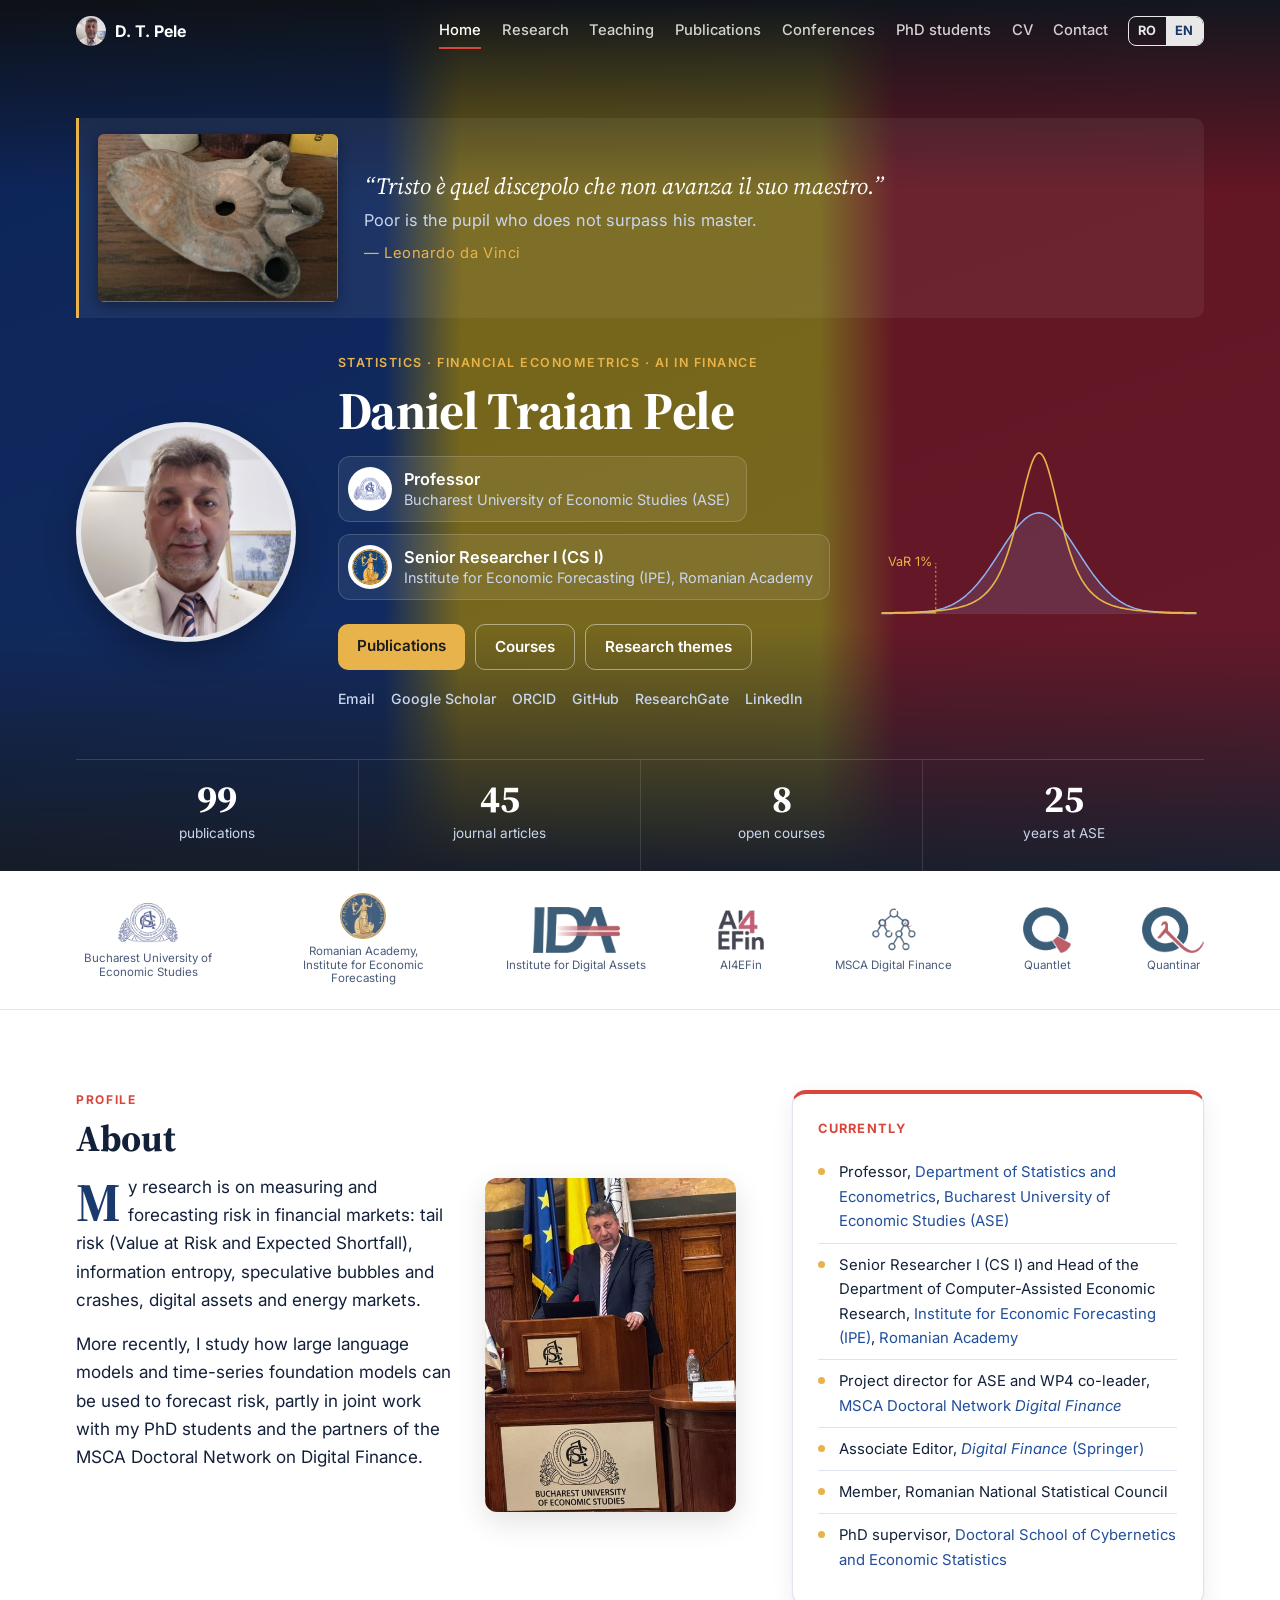
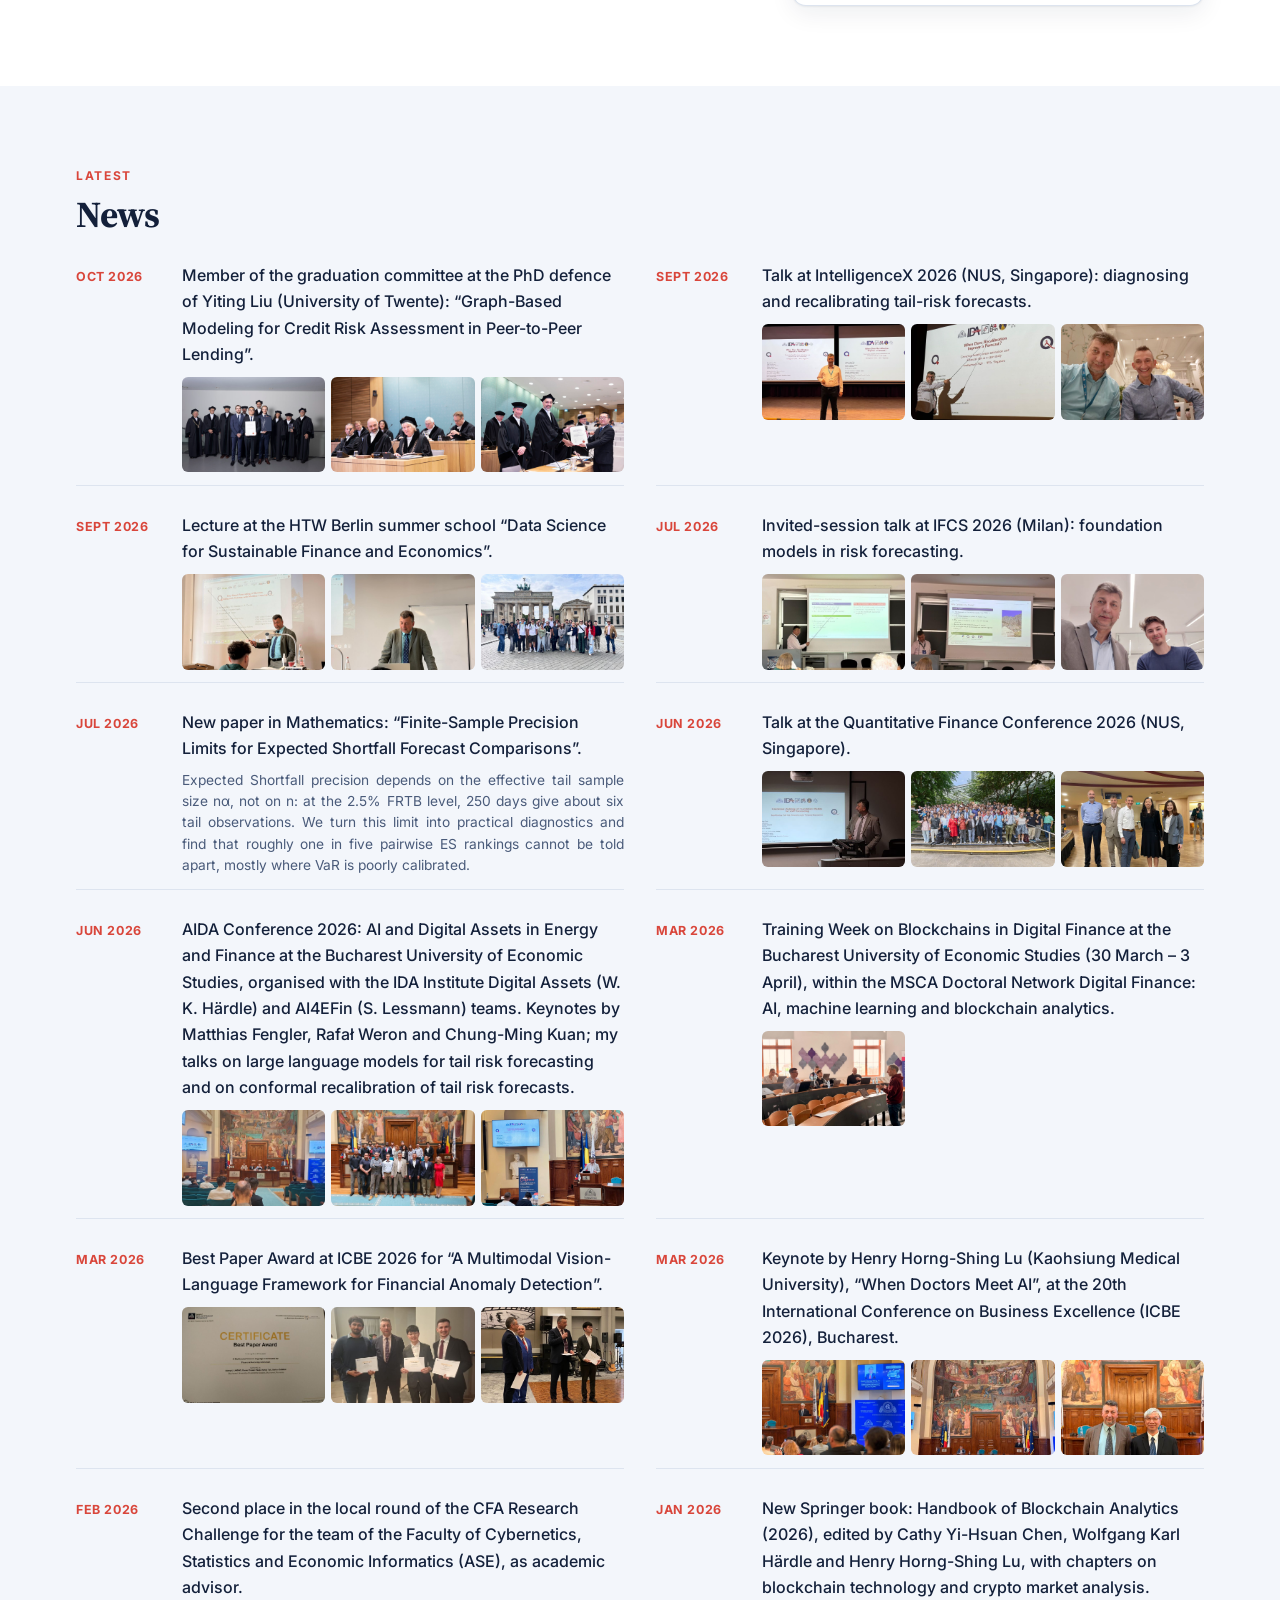
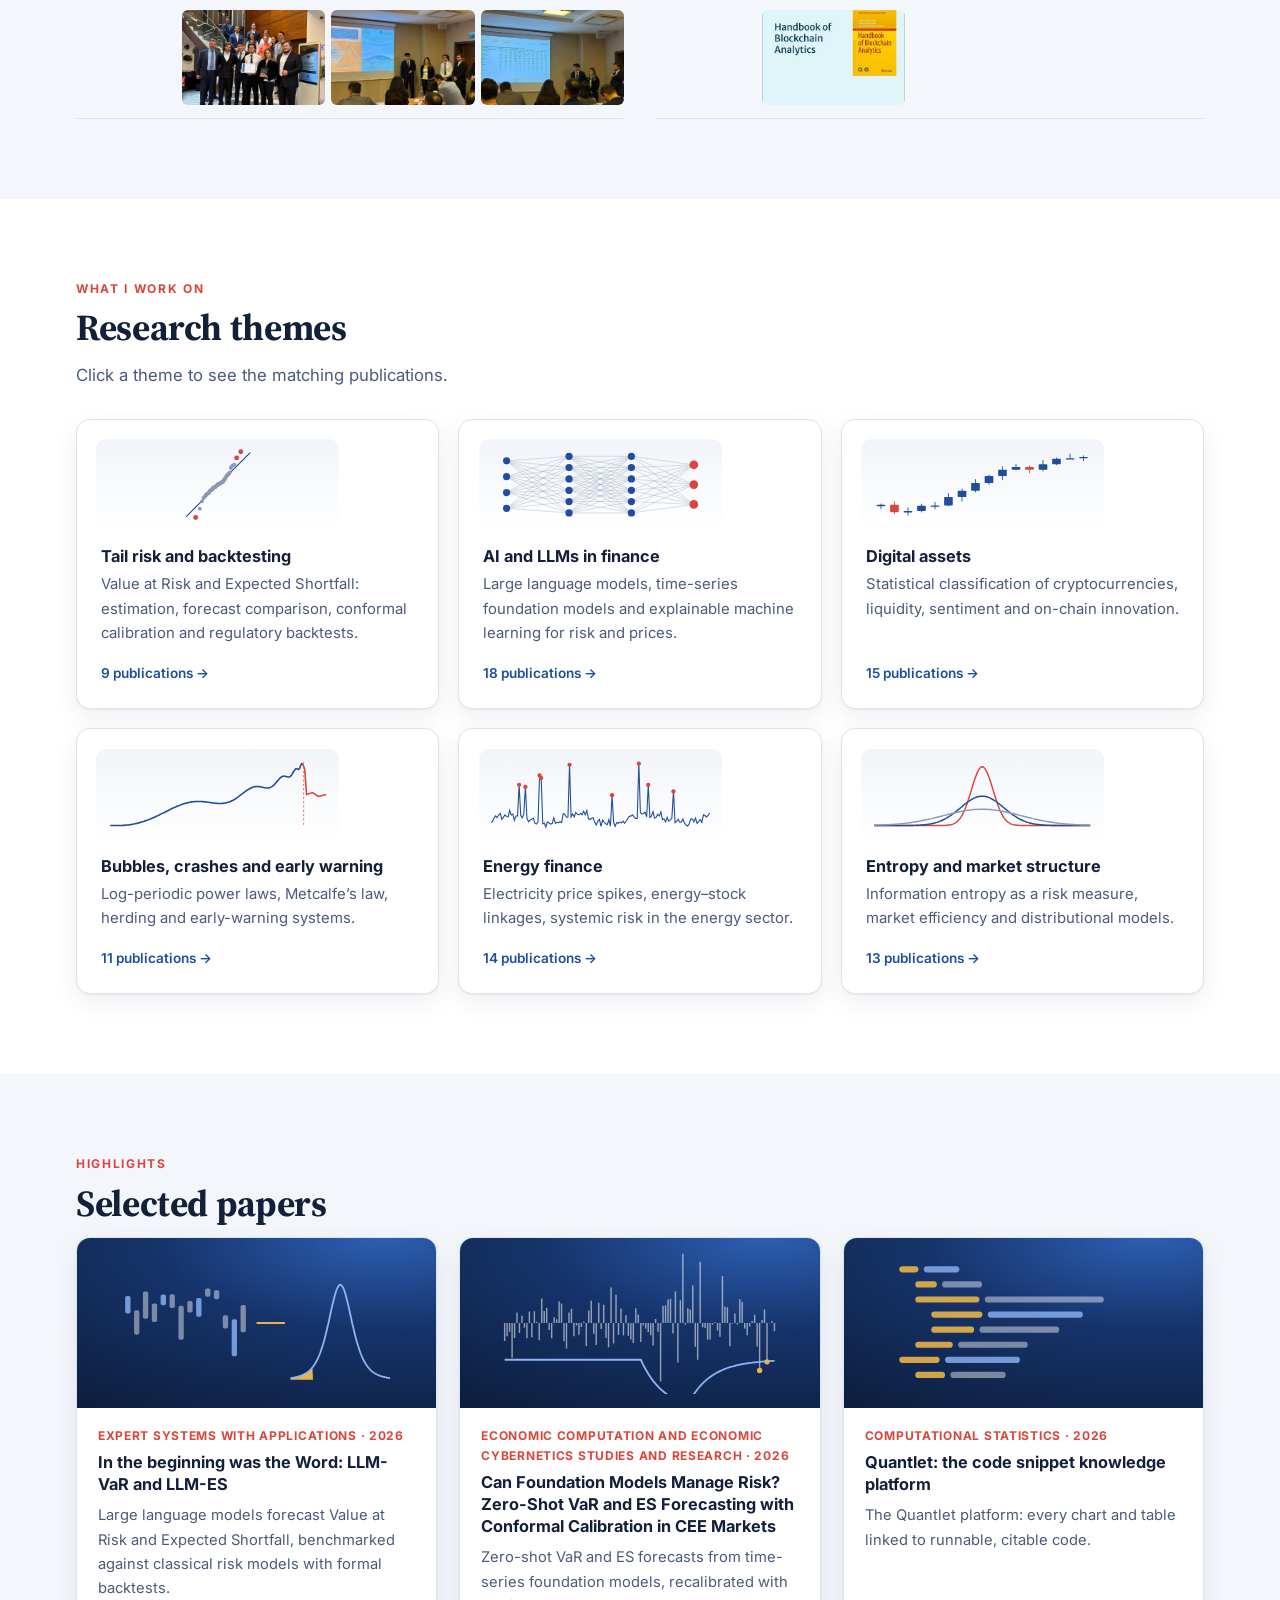
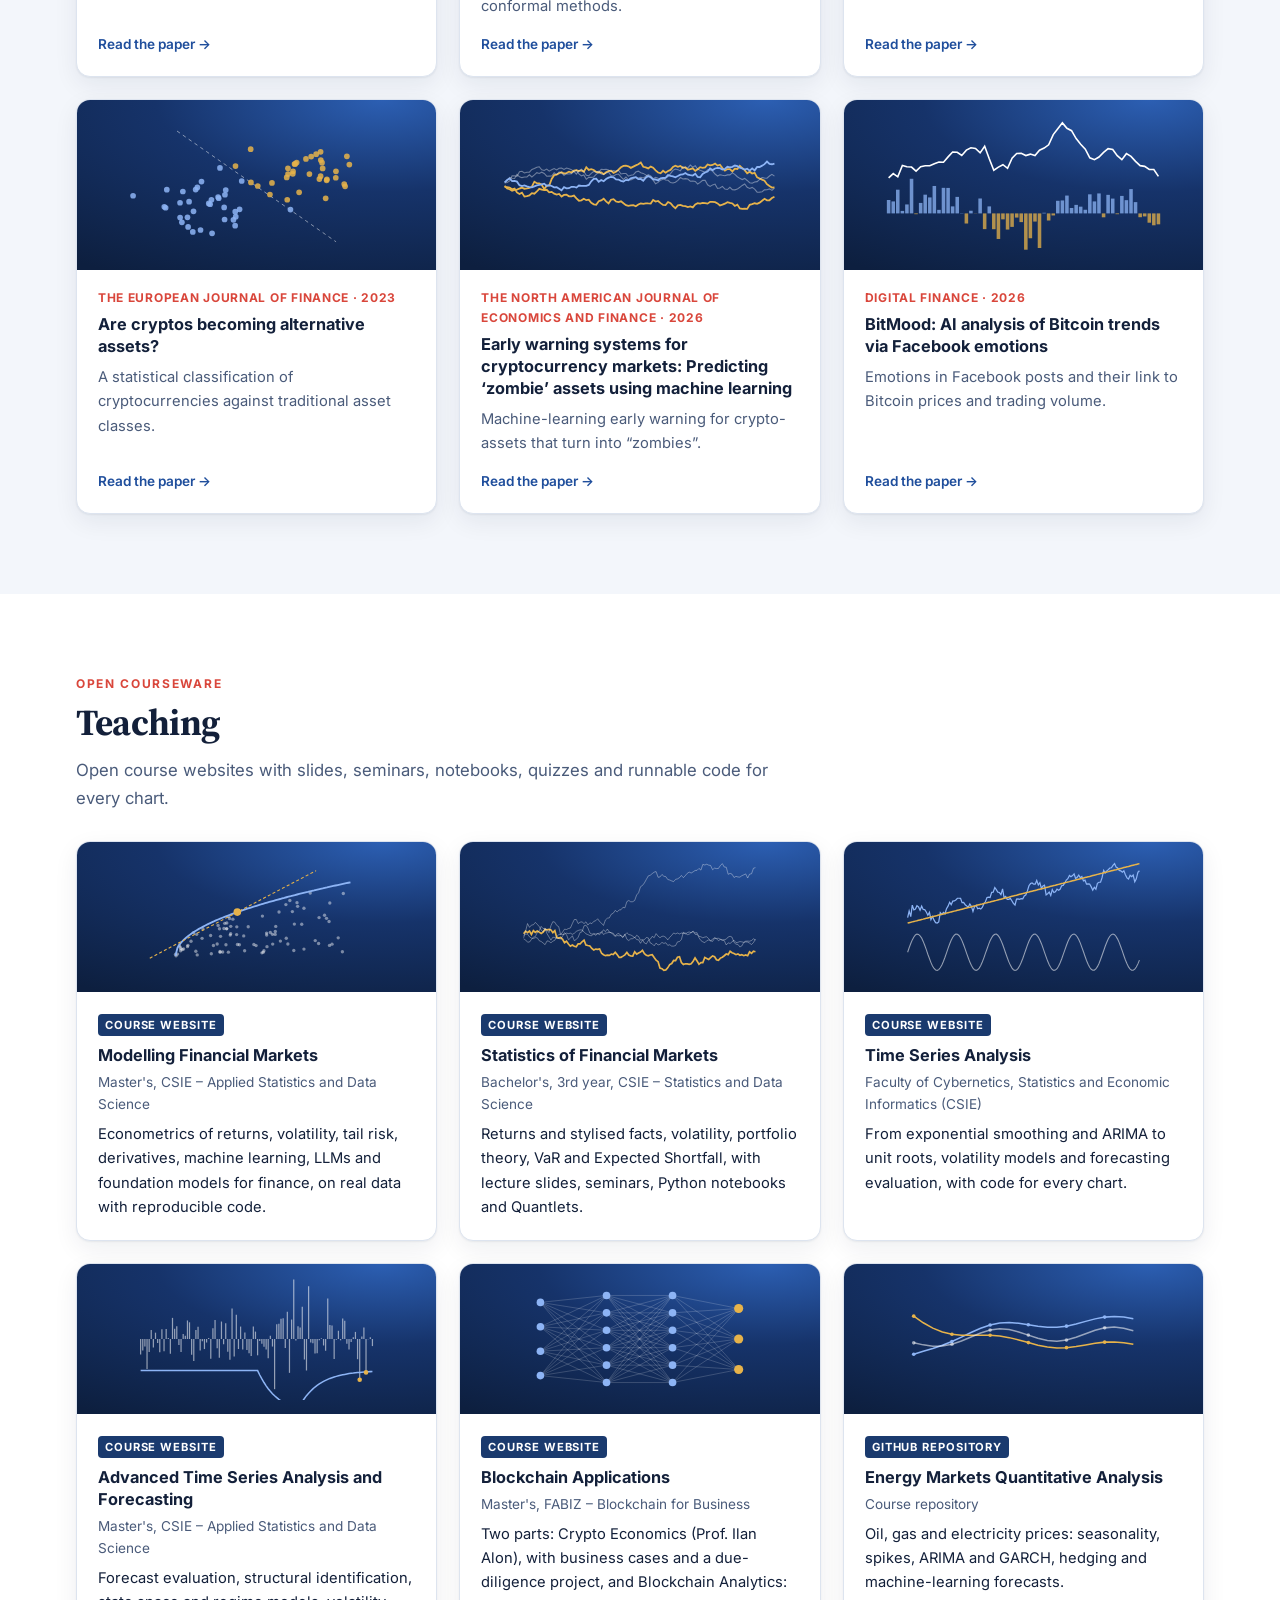
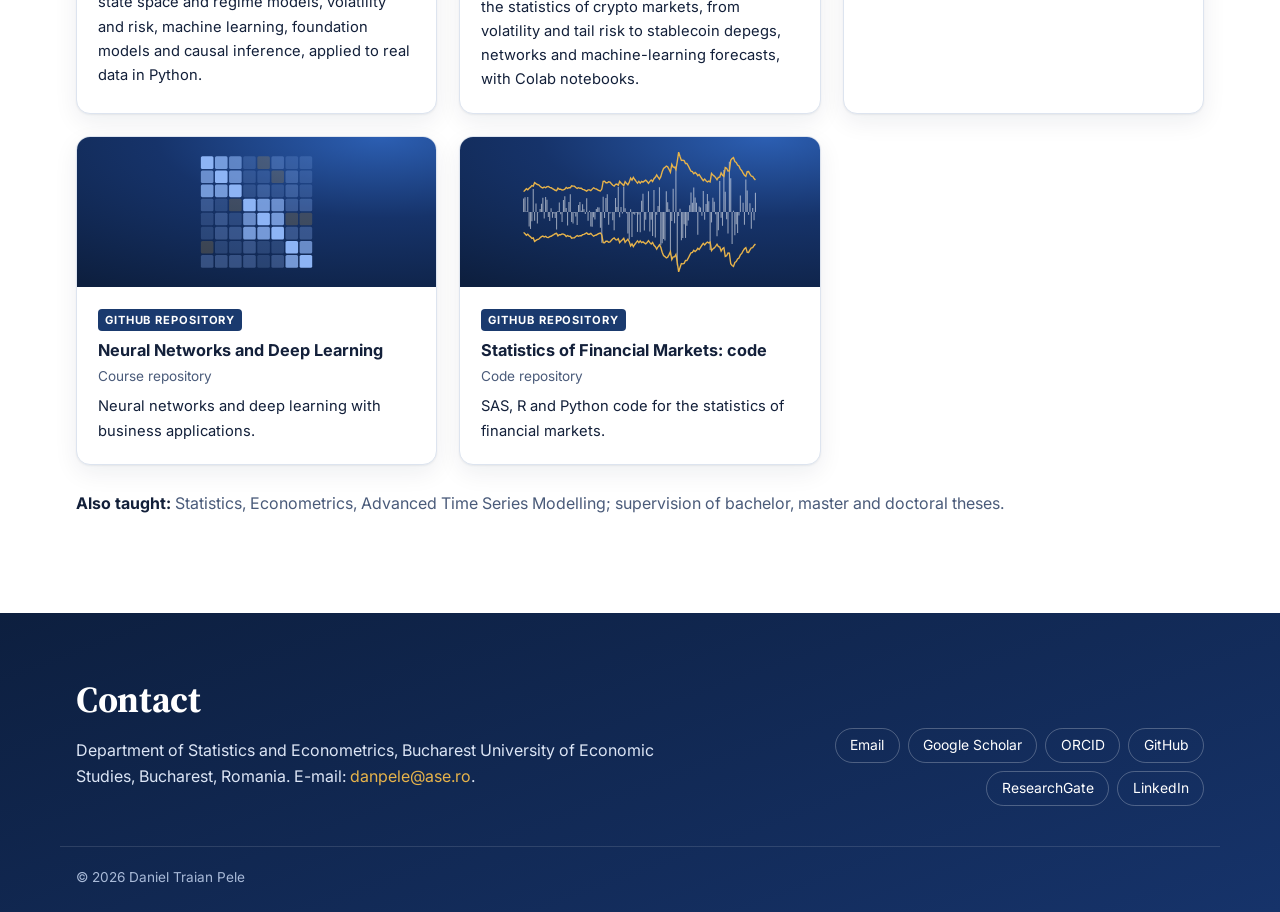
==== index.html @ 3eecfa54 "Handbook of Blockchain Analytics: correct the editor name (Henry Horng-Shing Lu)" ====
<!DOCTYPE html>
<html lang="en" data-lang="en"><head>
    <meta charset="UTF-8">
    <meta name="viewport" content="width=device-width, initial-scale=1.0">
    <title>Daniel Traian Pele</title>
    <meta name="description" content="Daniel Traian Pele, Professor at the Bucharest University of Economic Studies and Senior Researcher I at the Institute for Economic Forecasting, Romanian Academy: research, courses, publications and CV.">
    <meta name="author" content="Daniel Traian Pele">
    <link rel="canonical" href="https://danpele.github.io/">
    <link rel="alternate" hreflang="en" href="https://danpele.github.io/">
    <link rel="alternate" hreflang="ro" href="https://danpele.github.io/index_ro.html">
    <meta property="og:type" content="profile">
    <meta property="og:title" content="Daniel Traian Pele">
    <meta property="og:description" content="Daniel Traian Pele, Professor at the Bucharest University of Economic Studies and Senior Researcher I at the Institute for Economic Forecasting, Romanian Academy: research, courses, publications and CV.">
    <meta property="og:url" content="https://danpele.github.io/">
    <meta property="og:image" content="https://danpele.github.io/assets/og.jpg">
    <meta property="og:image:width" content="1200">
    <meta property="og:image:height" content="630">
    <meta property="og:locale" content="en_GB">
    <meta name="twitter:card" content="summary_large_image">
    <link rel="icon" type="image/png" sizes="64x64" href="assets/favicon.png">
    <link rel="apple-touch-icon" href="assets/apple-touch-icon.png">
    <link rel="preconnect" href="https://fonts.googleapis.com">
    <link rel="preconnect" href="https://fonts.gstatic.com" crossorigin="">
    <link href="https://fonts.googleapis.com/css2?family=Inter:wght@400;500;600;700&amp;family=Source+Serif+4:opsz,wght@8..60,500;8..60,600;8..60,700&amp;display=swap" rel="stylesheet">
    <link rel="stylesheet" href="assets/style.css?v=6098e333">
    <script type="application/ld+json">{"@context": "https://schema.org", "@type": "Person", "name": "Daniel Traian Pele", "url": "https://danpele.github.io/", "image": "https://danpele.github.io/assets/photo.jpg", "email": "mailto:danpele@ase.ro", "jobTitle": ["Professor", "Senior Researcher I"], "affiliation": [{"@type": "CollegeOrUniversity", "name": "Bucharest University of Economic Studies", "url": "https://www.ase.ro"}, {"@type": "ResearchOrganization", "name": "Institute for Economic Forecasting, Romanian Academy", "url": "https://ipe.ro"}], "sameAs": ["https://scholar.google.com/citations?user=8dmnNZ4AAAAJ", "https://orcid.org/0000-0002-5891-5495", "https://github.com/danpele", "https://www.researchgate.net/profile/Daniel_Traian_Pele", "https://www.linkedin.com/in/daniel-traian-pele-4a73a49/"], "knowsAbout": ["Financial econometrics", "Value at Risk", "Expected Shortfall", "Digital assets", "Machine learning in finance", "Large language models"]}</script>
</head>
<body data-page="home">
    <header class="topbar" id="topbar">
        <div class="wrap topbar-inner">
            <a class="brand" href="index.html"><img src="assets/photo.jpg" alt=""><span>D. T. Pele</span></a>
            <nav class="nav" id="nav"><a href="index.html" aria-current="page" class="active">Home</a><a href="#themes">Research</a><a href="#teaching">Teaching</a><a href="publications.html">Publications</a><a href="talks.html">Conferences</a><a href="phd.html">PhD students</a><a href="cv.html">CV</a><a href="#contact">Contact</a></nav>
            <div class="lang" role="group" aria-label="Language"><a href="index_ro.html" hreflang="ro" id="lang-ro">RO</a><a href="index.html" hreflang="en" id="lang-en" aria-current="true">EN</a></div>
        </div>
    </header>

    <section class="hero" id="top">
        <div class="wrap"><figure class="motto" id="motto"><a class="motto-lamp" href="https://www.linkedin.com/posts/daniel-traian-pele_1-decembrie-ziua-na%C8%9Bional%C4%83-a-rom%C3%A2niei-share-7398786810773942272-Xl_a/" target="_blank" rel="noopener" title="Daco-Roman oil lamp, 2nd–4th century AD, found near Gura-Padinii (Romanați, today Olt county)"><img src="assets/opait.jpg" alt="Daco-Roman oil lamp, 2nd–4th century AD, found near Gura-Padinii (Romanați, today Olt county)" width="806" height="564"></a><div><blockquote lang="it">“Tristo è quel discepolo che non avanza il suo maestro.”</blockquote><p>Poor is the pupil who does not surpass his master.</p><figcaption>— Leonardo da Vinci</figcaption></div></figure></div>
        <div class="wrap hero-inner">
            <div class="hero-photo"><img src="assets/photo.jpg" alt="Daniel Traian Pele" width="220" height="220"></div>
            <div class="hero-text">
                <p class="eyebrow" id="eyebrow"><span class="seg">Statistics</span> · <span class="seg">Financial econometrics</span> · <span class="seg">AI in finance</span></p>
                <h1>Daniel Traian Pele</h1>
                <div class="roles" id="roles"><a class="role" href="https://www.ase.ro" target="_blank" rel="noopener"><img src="assets/logo_ase.png" alt=""><span><b>Professor</b>Bucharest University of Economic Studies (ASE)</span></a><a class="role" href="https://ipe.ro" target="_blank" rel="noopener"><img src="assets/logo_acad.png" alt=""><span><b>Senior Researcher I (CS I)</b>Institute for Economic Forecasting (IPE), Romanian Academy</span></a></div>
                <div class="cta" id="cta"><a class="btn btn-solid" href="publications.html">Publications</a><a class="btn btn-ghost" href="#teaching">Courses</a><a class="btn btn-ghost" href="#themes">Research themes</a></div>
                <div class="links" id="links"><a href="mailto:danpele@ase.ro">Email</a><a href="https://scholar.google.com/citations?user=8dmnNZ4AAAAJ" target="_blank" rel="noopener">Google Scholar</a><a href="https://orcid.org/0000-0002-5891-5495" target="_blank" rel="noopener">ORCID</a><a href="https://github.com/danpele" target="_blank" rel="noopener">GitHub</a><a href="https://www.researchgate.net/profile/Daniel_Traian_Pele" target="_blank" rel="noopener">ResearchGate</a><a href="https://www.linkedin.com/in/daniel-traian-pele-4a73a49/" target="_blank" rel="noopener">LinkedIn</a></div>
            </div>
            <div class="hero-viz" id="hero-viz"><svg class="viz " viewBox="0 0 440 250" preserveAspectRatio="xMidYMid meet" aria-hidden="true"><line x1="10" x2="430" y1="234" y2="234" stroke="rgba(255,255,255,0.10)" stroke-width="1"></line><path d="M10.0 234.0 L12.1 233.9 L14.2 233.9 L16.3 233.9 L18.4 233.9 L20.5 233.9 L22.6 233.9 L24.7 233.9 L26.8 233.8 L28.9 233.8 L31.0 233.8 L33.1 233.8 L35.2 233.7 L37.3 233.7 L39.4 233.6 L41.5 233.6 L43.6 233.5 L45.7 233.5 L47.8 233.4 L49.9 233.3 L52.0 233.2 L54.1 233.1 L56.2 233.0 L58.3 232.8 L60.4 232.7 L62.5 232.5 L64.6 232.3 L66.7 232.1 L68.8 231.9 L70.9 231.6 L73.0 231.3 L75.1 231.0 L77.2 230.7 L79.3 230.3 L81.4 229.9 L83.5 229.4 L85.6 228.9 L87.7 228.4 L89.8 227.8 L91.9 227.2 L94.0 226.5 L96.1 225.7 L98.2 224.9 L100.3 224.0 L102.4 223.1 L104.5 222.1 L106.6 221.0 L108.7 219.8 L110.8 218.6 L112.9 217.2 L115.0 215.8 L117.1 214.3 L119.2 212.8 L121.3 211.1 L123.4 209.3 L125.5 207.4 L127.6 205.5 L129.7 203.4 L131.8 201.3 L133.9 199.0 L136.0 196.7 L138.1 194.3 L140.2 191.7 L142.3 189.1 L144.4 186.4 L146.5 183.6 L148.6 180.8 L150.7 177.8 L152.8 174.9 L154.9 171.8 L157.0 168.7 L159.1 165.5 L161.2 162.3 L163.3 159.1 L165.4 155.9 L167.5 152.6 L169.6 149.4 L171.7 146.1 L173.8 142.9 L175.9 139.7 L178.0 136.6 L180.1 133.5 L182.2 130.5 L184.3 127.5 L186.4 124.7 L188.5 121.9 L190.6 119.3 L192.7 116.8 L194.8 114.4 L196.9 112.2 L199.0 110.1 L201.1 108.2 L203.2 106.5 L205.3 105.0 L207.4 103.6 L209.5 102.5 L211.6 101.5 L213.7 100.8 L215.8 100.2 L217.9 99.9 L220.0 99.8 L222.1 99.9 L224.2 100.2 L226.3 100.8 L228.4 101.5 L230.5 102.5 L232.6 103.6 L234.7 105.0 L236.8 106.5 L238.9 108.2 L241.0 110.1 L243.1 112.2 L245.2 114.4 L247.3 116.8 L249.4 119.3 L251.5 121.9 L253.6 124.7 L255.7 127.5 L257.8 130.5 L259.9 133.5 L262.0 136.6 L264.1 139.7 L266.2 142.9 L268.3 146.1 L270.4 149.4 L272.5 152.6 L274.6 155.9 L276.7 159.1 L278.8 162.3 L280.9 165.5 L283.0 168.7 L285.1 171.8 L287.2 174.9 L289.3 177.8 L291.4 180.8 L293.5 183.6 L295.6 186.4 L297.7 189.1 L299.8 191.7 L301.9 194.3 L304.0 196.7 L306.1 199.0 L308.2 201.3 L310.3 203.4 L312.4 205.5 L314.5 207.4 L316.6 209.3 L318.7 211.1 L320.8 212.8 L322.9 214.3 L325.0 215.8 L327.1 217.2 L329.2 218.6 L331.3 219.8 L333.4 221.0 L335.5 222.1 L337.6 223.1 L339.7 224.0 L341.8 224.9 L343.9 225.7 L346.0 226.5 L348.1 227.2 L350.2 227.8 L352.3 228.4 L354.4 228.9 L356.5 229.4 L358.6 229.9 L360.7 230.3 L362.8 230.7 L364.9 231.0 L367.0 231.3 L369.1 231.6 L371.2 231.9 L373.3 232.1 L375.4 232.3 L377.5 232.5 L379.6 232.7 L381.7 232.8 L383.8 233.0 L385.9 233.1 L388.0 233.2 L390.1 233.3 L392.2 233.4 L394.3 233.5 L396.4 233.5 L398.5 233.6 L400.6 233.6 L402.7 233.7 L404.8 233.7 L406.9 233.8 L409.0 233.8 L411.1 233.8 L413.2 233.8 L415.3 233.9 L417.4 233.9 L419.5 233.9 L421.6 233.9 L423.7 233.9 L425.8 233.9 L427.9 233.9 L430.0 234.0 L430.0 234.0 L10.0 234.0 Z" fill="rgba(141,180,245,0.14)"></path><path d="M10.0 234.0 L10.0 233.3 L12.1 233.2 L14.2 233.2 L16.3 233.2 L18.4 233.1 L20.5 233.1 L22.6 233.1 L24.7 233.0 L26.8 233.0 L28.9 232.9 L31.0 232.9 L33.1 232.9 L35.2 232.8 L37.3 232.8 L39.4 232.7 L41.5 232.6 L43.6 232.6 L45.7 232.5 L47.8 232.5 L49.9 232.4 L52.0 232.3 L54.1 232.2 L56.2 232.1 L58.3 232.1 L60.4 232.0 L62.5 231.9 L64.6 231.8 L66.7 231.6 L68.8 231.5 L70.9 231.4 L73.0 231.3 L75.1 231.1 L77.2 231.0 L79.3 230.8 L81.4 230.6 L82.4 234.0 Z" fill="#E7B34A" opacity="0.9"></path><path d="M10.0 234.0 L12.1 233.9 L14.2 233.9 L16.3 233.9 L18.4 233.9 L20.5 233.9 L22.6 233.9 L24.7 233.9 L26.8 233.8 L28.9 233.8 L31.0 233.8 L33.1 233.8 L35.2 233.7 L37.3 233.7 L39.4 233.6 L41.5 233.6 L43.6 233.5 L45.7 233.5 L47.8 233.4 L49.9 233.3 L52.0 233.2 L54.1 233.1 L56.2 233.0 L58.3 232.8 L60.4 232.7 L62.5 232.5 L64.6 232.3 L66.7 232.1 L68.8 231.9 L70.9 231.6 L73.0 231.3 L75.1 231.0 L77.2 230.7 L79.3 230.3 L81.4 229.9 L83.5 229.4 L85.6 228.9 L87.7 228.4 L89.8 227.8 L91.9 227.2 L94.0 226.5 L96.1 225.7 L98.2 224.9 L100.3 224.0 L102.4 223.1 L104.5 222.1 L106.6 221.0 L108.7 219.8 L110.8 218.6 L112.9 217.2 L115.0 215.8 L117.1 214.3 L119.2 212.8 L121.3 211.1 L123.4 209.3 L125.5 207.4 L127.6 205.5 L129.7 203.4 L131.8 201.3 L133.9 199.0 L136.0 196.7 L138.1 194.3 L140.2 191.7 L142.3 189.1 L144.4 186.4 L146.5 183.6 L148.6 180.8 L150.7 177.8 L152.8 174.9 L154.9 171.8 L157.0 168.7 L159.1 165.5 L161.2 162.3 L163.3 159.1 L165.4 155.9 L167.5 152.6 L169.6 149.4 L171.7 146.1 L173.8 142.9 L175.9 139.7 L178.0 136.6 L180.1 133.5 L182.2 130.5 L184.3 127.5 L186.4 124.7 L188.5 121.9 L190.6 119.3 L192.7 116.8 L194.8 114.4 L196.9 112.2 L199.0 110.1 L201.1 108.2 L203.2 106.5 L205.3 105.0 L207.4 103.6 L209.5 102.5 L211.6 101.5 L213.7 100.8 L215.8 100.2 L217.9 99.9 L220.0 99.8 L222.1 99.9 L224.2 100.2 L226.3 100.8 L228.4 101.5 L230.5 102.5 L232.6 103.6 L234.7 105.0 L236.8 106.5 L238.9 108.2 L241.0 110.1 L243.1 112.2 L245.2 114.4 L247.3 116.8 L249.4 119.3 L251.5 121.9 L253.6 124.7 L255.7 127.5 L257.8 130.5 L259.9 133.5 L262.0 136.6 L264.1 139.7 L266.2 142.9 L268.3 146.1 L270.4 149.4 L272.5 152.6 L274.6 155.9 L276.7 159.1 L278.8 162.3 L280.9 165.5 L283.0 168.7 L285.1 171.8 L287.2 174.9 L289.3 177.8 L291.4 180.8 L293.5 183.6 L295.6 186.4 L297.7 189.1 L299.8 191.7 L301.9 194.3 L304.0 196.7 L306.1 199.0 L308.2 201.3 L310.3 203.4 L312.4 205.5 L314.5 207.4 L316.6 209.3 L318.7 211.1 L320.8 212.8 L322.9 214.3 L325.0 215.8 L327.1 217.2 L329.2 218.6 L331.3 219.8 L333.4 221.0 L335.5 222.1 L337.6 223.1 L339.7 224.0 L341.8 224.9 L343.9 225.7 L346.0 226.5 L348.1 227.2 L350.2 227.8 L352.3 228.4 L354.4 228.9 L356.5 229.4 L358.6 229.9 L360.7 230.3 L362.8 230.7 L364.9 231.0 L367.0 231.3 L369.1 231.6 L371.2 231.9 L373.3 232.1 L375.4 232.3 L377.5 232.5 L379.6 232.7 L381.7 232.8 L383.8 233.0 L385.9 233.1 L388.0 233.2 L390.1 233.3 L392.2 233.4 L394.3 233.5 L396.4 233.5 L398.5 233.6 L400.6 233.6 L402.7 233.7 L404.8 233.7 L406.9 233.8 L409.0 233.8 L411.1 233.8 L413.2 233.8 L415.3 233.9 L417.4 233.9 L419.5 233.9 L421.6 233.9 L423.7 233.9 L425.8 233.9 L427.9 233.9 L430.0 234.0" fill="none" stroke="#8DB4F5" stroke-width="2"></path><path d="M10.0 233.3 L12.1 233.2 L14.2 233.2 L16.3 233.2 L18.4 233.1 L20.5 233.1 L22.6 233.1 L24.7 233.0 L26.8 233.0 L28.9 232.9 L31.0 232.9 L33.1 232.9 L35.2 232.8 L37.3 232.8 L39.4 232.7 L41.5 232.6 L43.6 232.6 L45.7 232.5 L47.8 232.5 L49.9 232.4 L52.0 232.3 L54.1 232.2 L56.2 232.1 L58.3 232.1 L60.4 232.0 L62.5 231.9 L64.6 231.8 L66.7 231.6 L68.8 231.5 L70.9 231.4 L73.0 231.3 L75.1 231.1 L77.2 231.0 L79.3 230.8 L81.4 230.6 L83.5 230.4 L85.6 230.2 L87.7 230.0 L89.8 229.8 L91.9 229.6 L94.0 229.3 L96.1 229.0 L98.2 228.7 L100.3 228.4 L102.4 228.1 L104.5 227.7 L106.6 227.3 L108.7 226.9 L110.8 226.5 L112.9 226.0 L115.0 225.4 L117.1 224.9 L119.2 224.2 L121.3 223.6 L123.4 222.9 L125.5 222.1 L127.6 221.2 L129.7 220.3 L131.8 219.3 L133.9 218.3 L136.0 217.1 L138.1 215.8 L140.2 214.5 L142.3 213.0 L144.4 211.3 L146.5 209.6 L148.6 207.6 L150.7 205.5 L152.8 203.2 L154.9 200.7 L157.0 198.0 L159.1 195.1 L161.2 191.9 L163.3 188.4 L165.4 184.6 L167.5 180.5 L169.6 176.0 L171.7 171.2 L173.8 166.0 L175.9 160.4 L178.0 154.4 L180.1 148.0 L182.2 141.1 L184.3 133.9 L186.4 126.2 L188.5 118.2 L190.6 109.9 L192.7 101.3 L194.8 92.6 L196.9 83.7 L199.0 74.9 L201.1 66.2 L203.2 57.8 L205.3 49.9 L207.4 42.6 L209.5 36.0 L211.6 30.4 L213.7 25.9 L215.8 22.6 L217.9 20.5 L220.0 19.9 L222.1 20.5 L224.2 22.6 L226.3 25.9 L228.4 30.4 L230.5 36.0 L232.6 42.6 L234.7 49.9 L236.8 57.8 L238.9 66.2 L241.0 74.9 L243.1 83.7 L245.2 92.6 L247.3 101.3 L249.4 109.9 L251.5 118.2 L253.6 126.2 L255.7 133.9 L257.8 141.1 L259.9 148.0 L262.0 154.4 L264.1 160.4 L266.2 166.0 L268.3 171.2 L270.4 176.0 L272.5 180.5 L274.6 184.6 L276.7 188.4 L278.8 191.9 L280.9 195.1 L283.0 198.0 L285.1 200.7 L287.2 203.2 L289.3 205.5 L291.4 207.6 L293.5 209.6 L295.6 211.3 L297.7 213.0 L299.8 214.5 L301.9 215.8 L304.0 217.1 L306.1 218.3 L308.2 219.3 L310.3 220.3 L312.4 221.2 L314.5 222.1 L316.6 222.9 L318.7 223.6 L320.8 224.2 L322.9 224.9 L325.0 225.4 L327.1 226.0 L329.2 226.5 L331.3 226.9 L333.4 227.3 L335.5 227.7 L337.6 228.1 L339.7 228.4 L341.8 228.7 L343.9 229.0 L346.0 229.3 L348.1 229.6 L350.2 229.8 L352.3 230.0 L354.4 230.2 L356.5 230.4 L358.6 230.6 L360.7 230.8 L362.8 231.0 L364.9 231.1 L367.0 231.3 L369.1 231.4 L371.2 231.5 L373.3 231.6 L375.4 231.8 L377.5 231.9 L379.6 232.0 L381.7 232.1 L383.8 232.1 L385.9 232.2 L388.0 232.3 L390.1 232.4 L392.2 232.5 L394.3 232.5 L396.4 232.6 L398.5 232.6 L400.6 232.7 L402.7 232.8 L404.8 232.8 L406.9 232.9 L409.0 232.9 L411.1 232.9 L413.2 233.0 L415.3 233.0 L417.4 233.1 L419.5 233.1 L421.6 233.1 L423.7 233.2 L425.8 233.2 L427.9 233.2 L430.0 233.3" fill="none" stroke="#E7B34A" stroke-width="2.2"></path><line x1="82.4" x2="82.4" y1="234" y2="166.7" stroke="#E7B34A" stroke-width="1.2" stroke-dasharray="3 3"></line><text x="77.4" y="170.7" text-anchor="end" font-size="17" font-family="Inter, sans-serif" fill="#E7B34A">VaR 1%</text></svg></div>
        </div>
        <div class="wrap"><div class="kpis" id="kpis"><div class="kpi"><b data-n="99">99</b><span>publications</span></div><div class="kpi"><b data-n="45">45</b><span>journal articles</span></div><div class="kpi"><b data-n="8">8</b><span>open courses</span></div><div class="kpi"><b data-n="25">25</b><span>years at ASE</span></div></div></div>
    </section>

    <section class="partners" aria-label="Affiliations">
        <div class="wrap partners-inner" id="partners"><a href="https://www.ase.ro" target="_blank" rel="noopener" title="Bucharest University of Economic Studies"><img src="assets/logo_ase.png" alt="" loading="lazy"><span class="plabel">Bucharest University of Economic Studies</span></a><a href="https://ipe.ro" target="_blank" rel="noopener" title="Romanian Academy, Institute for Economic Forecasting"><img src="assets/logo_acad.png" alt="" loading="lazy"><span class="plabel">Romanian Academy, Institute for Economic Forecasting</span></a><a href="https://www.theida.net" target="_blank" rel="noopener" title="Institute for Digital Assets"><img src="assets/logo_ida.png" alt="" loading="lazy"><span class="plabel">Institute for Digital Assets</span></a><a href="https://www.ai4efin.ase.ro" target="_blank" rel="noopener" title="AI4EFin"><img src="assets/logo_ai4efin.png" alt="" loading="lazy"><span class="plabel">AI4EFin</span></a><a href="https://www.digital-finance-msca.com" target="_blank" rel="noopener" title="MSCA Digital Finance"><img src="assets/logo_msca.png" alt="" loading="lazy"><span class="plabel">MSCA Digital Finance</span></a><a href="https://quantlet.com" target="_blank" rel="noopener" title="Quantlet"><img src="assets/logo_ql.png" alt="" loading="lazy"><span class="plabel">Quantlet</span></a><a href="https://quantinar.com" target="_blank" rel="noopener" title="Quantinar"><img src="assets/logo_qr.png" alt="" loading="lazy"><span class="plabel">Quantinar</span></a></div>
    </section>

    <main>
        <section id="about" class="section">
            <div class="wrap about-grid">
                <div>
                    <p class="kicker" data-t="aboutKicker">Profile</p>
                    <h2 data-t="about">About</h2>
                    <img class="about-photo" src="assets/podium_ase.jpg" alt="Daniel Traian Pele, Bucharest University of Economic Studies" width="768" height="1024" loading="lazy">
                    <div id="bio" class="bio"><p>My research is on measuring and forecasting risk in financial markets: tail risk (Value at Risk and Expected Shortfall), information entropy, speculative bubbles and crashes, digital assets and energy markets.</p><p>More recently, I study how large language models and time-series foundation models can be used to forecast risk, partly in joint work with my PhD students and the partners of the MSCA Doctoral Network on Digital Finance.</p></div>
                </div>
                <aside class="now">
                    <h3 data-t="nowTitle">Currently</h3>
                    <ul id="now"><li>Professor, <a href="https://dse.ase.ro">Department of Statistics and Econometrics</a>, <a href="https://www.ase.ro">Bucharest University of Economic Studies (ASE)</a></li><li>Senior Researcher I (CS I) and Head of the Department of Computer-Assisted Economic Research, <a href="https://ipe.ro">Institute for Economic Forecasting (IPE)</a>, <a href="https://acad.ro">Romanian Academy</a></li><li>Project director for ASE and WP4 co-leader, <a href="https://www.digital-finance-msca.com">MSCA Doctoral Network <em>Digital Finance</em></a></li><li>Associate Editor, <a href="https://link.springer.com/journal/42521"><em>Digital Finance</em> (Springer)</a></li><li>Member, Romanian National Statistical Council</li><li>PhD supervisor, <a href="https://doctorat.ase.ro/programe/cibernetica-si-statistica-economica/">Doctoral School of Cybernetics and Economic Statistics</a></li></ul>
                </aside>
            </div>
        </section>
        <section id="news" class="section">
            <div class="wrap">
                <p class="kicker" data-t="newsKicker">Latest</p>
                <h2 data-t="newsTitle">News</h2>
                <ol class="news" id="news-list"><li><time datetime="2026-10-13">Oct 2026</time><div><a href="https://www.linkedin.com/feed/update/urn:li:activity:7516243536707575809/" target="_blank" rel="noopener">Member of the graduation committee at the PhD defence of Yiting Liu (University of Twente): “Graph-Based Modeling for Credit Risk Assessment in Peer-to-Peer Lending”.</a><span class="news-pics"><a href="assets/n_twente_group.jpg" target="_blank" rel="noopener"><img src="assets/n_twente_group.jpg" alt="" width="800" height="534" loading="lazy"></a><a href="assets/n_twente_committee.jpg" target="_blank" rel="noopener"><img src="assets/n_twente_committee.jpg" alt="" width="800" height="534" loading="lazy"></a><a href="assets/n_twente_diploma.jpg" target="_blank" rel="noopener"><img src="assets/n_twente_diploma.jpg" alt="" width="800" height="534" loading="lazy"></a></span></div></li><li><time datetime="2026-09-26">Sept 2026</time><div><a href="talks.html">Talk at IntelligenceX 2026 (NUS, Singapore): diagnosing and recalibrating tail-risk forecasts.</a><span class="news-pics"><a href="assets/n_nusx_1.jpg" target="_blank" rel="noopener"><img src="assets/n_nusx_1.jpg" alt="" width="800" height="534" loading="lazy"></a><a href="assets/n_nusx_2.jpg" target="_blank" rel="noopener"><img src="assets/n_nusx_2.jpg" alt="" width="800" height="534" loading="lazy"></a><a href="assets/n_nusx_3.jpg" target="_blank" rel="noopener"><img src="assets/n_nusx_3.jpg" alt="" width="800" height="534" loading="lazy"></a></span></div></li><li><time datetime="2026-09-01">Sept 2026</time><div><a href="talks.html">Lecture at the HTW Berlin summer school “Data Science for Sustainable Finance and Economics”.</a><span class="news-pics"><a href="assets/n_htw_1.jpg" target="_blank" rel="noopener"><img src="assets/n_htw_1.jpg" alt="" width="800" height="534" loading="lazy"></a><a href="assets/n_htw_2.jpg" target="_blank" rel="noopener"><img src="assets/n_htw_2.jpg" alt="" width="800" height="534" loading="lazy"></a><a href="assets/n_htw_3.jpg" target="_blank" rel="noopener"><img src="assets/n_htw_3.jpg" alt="" width="800" height="534" loading="lazy"></a></span></div></li><li><time datetime="2026-07-15">Jul 2026</time><div><a href="talks.html">Invited-session talk at IFCS 2026 (Milan): foundation models in risk forecasting.</a><span class="news-pics"><a href="assets/n_ifcs_1.jpg" target="_blank" rel="noopener"><img src="assets/n_ifcs_1.jpg" alt="" width="800" height="534" loading="lazy"></a><a href="assets/n_ifcs_2.jpg" target="_blank" rel="noopener"><img src="assets/n_ifcs_2.jpg" alt="" width="800" height="534" loading="lazy"></a><a href="assets/n_ifcs_3.jpg" target="_blank" rel="noopener"><img src="assets/n_ifcs_3.jpg" alt="" width="800" height="534" loading="lazy"></a></span></div></li><li><time datetime="2026-07-01">Jul 2026</time><div><a href="https://doi.org/10.3390/math14132316" target="_blank" rel="noopener">New paper in Mathematics: “Finite-Sample Precision Limits for Expected Shortfall Forecast Comparisons”.</a><span class="news-abs">Expected Shortfall precision depends on the effective tail sample size nα, not on n: at the 2.5% FRTB level, 250 days give about six tail observations. We turn this limit into practical diagnostics and find that roughly one in five pairwise ES rankings cannot be told apart, mostly where VaR is poorly calibrated.</span></div></li><li><time datetime="2026-06-12">Jun 2026</time><div><a href="talks.html">Talk at the Quantitative Finance Conference 2026 (NUS, Singapore).</a><span class="news-pics"><a href="assets/n_qfc_1.jpg" target="_blank" rel="noopener"><img src="assets/n_qfc_1.jpg" alt="" width="800" height="534" loading="lazy"></a><a href="assets/n_qfc_2.jpg" target="_blank" rel="noopener"><img src="assets/n_qfc_2.jpg" alt="" width="800" height="534" loading="lazy"></a><a href="assets/n_qfc_3.jpg" target="_blank" rel="noopener"><img src="assets/n_qfc_3.jpg" alt="" width="800" height="534" loading="lazy"></a></span></div></li><li><time datetime="2026-06-03">Jun 2026</time><div><a href="talks.html">AIDA Conference 2026: AI and Digital Assets in Energy and Finance at the Bucharest University of Economic Studies, organised with the IDA Institute Digital Assets (W. K. Härdle) and AI4EFin (S. Lessmann) teams. Keynotes by Matthias Fengler, Rafał Weron and Chung-Ming Kuan; my talks on large language models for tail risk forecasting and on conformal recalibration of tail risk forecasts.</a><span class="news-pics"><a href="assets/n_aida_1.jpg" target="_blank" rel="noopener"><img src="assets/n_aida_1.jpg" alt="" width="800" height="534" loading="lazy"></a><a href="assets/n_aida_2.jpg" target="_blank" rel="noopener"><img src="assets/n_aida_2.jpg" alt="" width="800" height="534" loading="lazy"></a><a href="assets/n_aida_3.jpg" target="_blank" rel="noopener"><img src="assets/n_aida_3.jpg" alt="" width="800" height="534" loading="lazy"></a></span></div></li><li><time datetime="2026-03-30">Mar 2026</time><div><a href="https://www.linkedin.com/feed/update/urn:li:activity:7444705239741546496/" target="_blank" rel="noopener">Training Week on Blockchains in Digital Finance at the Bucharest University of Economic Studies (30 March – 3 April), within the MSCA Doctoral Network Digital Finance: AI, machine learning and blockchain analytics.</a><span class="news-pics"><a href="assets/n_trainweek_1.jpg" target="_blank" rel="noopener"><img src="assets/n_trainweek_1.jpg" alt="" width="800" height="534" loading="lazy"></a></span></div></li><li><time datetime="2026-03-28">Mar 2026</time><div><a href="https://doi.org/10.2478/picbe-2026-0020" target="_blank" rel="noopener">Best Paper Award at ICBE 2026 for “A Multimodal Vision-Language Framework for Financial Anomaly Detection”.</a><span class="news-pics"><a href="assets/n_icbe_1.jpg" target="_blank" rel="noopener"><img src="assets/n_icbe_1.jpg" alt="" width="800" height="534" loading="lazy"></a><a href="assets/n_icbe_2.jpg" target="_blank" rel="noopener"><img src="assets/n_icbe_2.jpg" alt="" width="800" height="534" loading="lazy"></a><a href="assets/n_icbe_3.jpg" target="_blank" rel="noopener"><img src="assets/n_icbe_3.jpg" alt="" width="800" height="534" loading="lazy"></a></span></div></li><li><time datetime="2026-03-26">Mar 2026</time><div><a href="https://www.linkedin.com/feed/update/urn:li:activity:7443020077492367360/" target="_blank" rel="noopener">Keynote by Henry Horng-Shing Lu (Kaohsiung Medical University), “When Doctors Meet AI”, at the 20th International Conference on Business Excellence (ICBE 2026), Bucharest.</a><span class="news-pics"><a href="assets/n_lu_1.jpg" target="_blank" rel="noopener"><img src="assets/n_lu_1.jpg" alt="" width="800" height="534" loading="lazy"></a><a href="assets/n_lu_2.jpg" target="_blank" rel="noopener"><img src="assets/n_lu_2.jpg" alt="" width="800" height="534" loading="lazy"></a><a href="assets/n_lu_3.jpg" target="_blank" rel="noopener"><img src="assets/n_lu_3.jpg" alt="" width="800" height="534" loading="lazy"></a></span></div></li><li><time datetime="2026-02-28">Feb 2026</time><div><a href="https://www.linkedin.com/feed/update/urn:li:activity:7433547171095838720/" target="_blank" rel="noopener">Second place in the local round of the CFA Research Challenge for the team of the Faculty of Cybernetics, Statistics and Economic Informatics (ASE), as academic advisor.</a><span class="news-pics"><a href="assets/n_cfa_1.jpg" target="_blank" rel="noopener"><img src="assets/n_cfa_1.jpg" alt="" width="800" height="534" loading="lazy"></a><a href="assets/n_cfa_2.jpg" target="_blank" rel="noopener"><img src="assets/n_cfa_2.jpg" alt="" width="800" height="534" loading="lazy"></a><a href="assets/n_cfa_3.jpg" target="_blank" rel="noopener"><img src="assets/n_cfa_3.jpg" alt="" width="800" height="534" loading="lazy"></a></span></div></li><li><time datetime="2026-01-27">Jan 2026</time><div><a href="https://www.linkedin.com/feed/update/urn:li:activity:7421880997085896705/" target="_blank" rel="noopener">New Springer book: Handbook of Blockchain Analytics (2026), edited by Cathy Yi-Hsuan Chen, Wolfgang Karl Härdle and Henry Horng-Shing Lu, with chapters on blockchain technology and crypto market analysis.</a><span class="news-pics"><a href="assets/n_handbook_1.jpg" target="_blank" rel="noopener"><img src="assets/n_handbook_1.jpg" alt="" width="800" height="534" loading="lazy"></a></span></div></li></ol>
            </div>
        </section>
        <section id="themes" class="section">
            <div class="wrap">
                <p class="kicker" data-t="themesKicker">What I work on</p>
                <h2 data-t="themes">Research themes</h2>
                <p class="lead" data-t="themesIntro">Click a theme to see the matching publications.</p>
                <div class="themes" id="theme-cards"><button type="button" class="theme" data-i="0"><div class="theme-viz"><svg class="viz " viewBox="0 0 320 110" preserveAspectRatio="xMidYMid meet" aria-hidden="true"><line x1="115.6" y1="99.4" x2="204.4" y2="10.6" stroke="#1F4E9C" stroke-width="1.6"></line><circle cx="128.7" cy="100.7" r="3.4" fill="#D9463B"></circle><circle cx="134.4" cy="88.4" r="2.6" fill="#8A99B4"></circle><circle cx="137.4" cy="78.2" r="2.6" fill="#8A99B4"></circle><circle cx="139.5" cy="73.3" r="2.6" fill="#8A99B4"></circle><circle cx="141.2" cy="71.8" r="2.6" fill="#8A99B4"></circle><circle cx="142.6" cy="69.3" r="2.6" fill="#8A99B4"></circle><circle cx="143.9" cy="68.3" r="2.6" fill="#8A99B4"></circle><circle cx="145.0" cy="67.3" r="2.6" fill="#8A99B4"></circle><circle cx="146.0" cy="67.0" r="2.6" fill="#8A99B4"></circle><circle cx="146.9" cy="66.7" r="2.6" fill="#8A99B4"></circle><circle cx="147.8" cy="64.4" r="2.6" fill="#8A99B4"></circle><circle cx="148.6" cy="63.2" r="2.6" fill="#8A99B4"></circle><circle cx="149.4" cy="63.2" r="2.6" fill="#8A99B4"></circle><circle cx="150.1" cy="62.8" r="2.6" fill="#8A99B4"></circle><circle cx="150.8" cy="62.1" r="2.6" fill="#8A99B4"></circle><circle cx="151.5" cy="61.7" r="2.6" fill="#8A99B4"></circle><circle cx="152.2" cy="60.0" r="2.6" fill="#8A99B4"></circle><circle cx="152.8" cy="59.7" r="2.6" fill="#8A99B4"></circle><circle cx="153.5" cy="58.9" r="2.6" fill="#8A99B4"></circle><circle cx="154.1" cy="58.8" r="2.6" fill="#8A99B4"></circle><circle cx="154.7" cy="58.8" r="2.6" fill="#8A99B4"></circle><circle cx="155.3" cy="58.7" r="2.6" fill="#8A99B4"></circle><circle cx="155.8" cy="58.1" r="2.6" fill="#8A99B4"></circle><circle cx="156.4" cy="58.1" r="2.6" fill="#8A99B4"></circle><circle cx="157.0" cy="57.0" r="2.6" fill="#8A99B4"></circle><circle cx="157.5" cy="56.4" r="2.6" fill="#8A99B4"></circle><circle cx="158.1" cy="56.2" r="2.6" fill="#8A99B4"></circle><circle cx="158.6" cy="55.9" r="2.6" fill="#8A99B4"></circle><circle cx="159.2" cy="55.7" r="2.6" fill="#8A99B4"></circle><circle cx="159.7" cy="54.3" r="2.6" fill="#8A99B4"></circle><circle cx="160.3" cy="54.1" r="2.6" fill="#8A99B4"></circle><circle cx="160.8" cy="53.9" r="2.6" fill="#8A99B4"></circle><circle cx="161.4" cy="53.8" r="2.6" fill="#8A99B4"></circle><circle cx="161.9" cy="53.8" r="2.6" fill="#8A99B4"></circle><circle cx="162.5" cy="53.2" r="2.6" fill="#8A99B4"></circle><circle cx="163.0" cy="52.5" r="2.6" fill="#8A99B4"></circle><circle cx="163.6" cy="52.4" r="2.6" fill="#8A99B4"></circle><circle cx="164.2" cy="52.3" r="2.6" fill="#8A99B4"></circle><circle cx="164.7" cy="51.9" r="2.6" fill="#8A99B4"></circle><circle cx="165.3" cy="51.7" r="2.6" fill="#8A99B4"></circle><circle cx="165.9" cy="51.5" r="2.6" fill="#8A99B4"></circle><circle cx="166.5" cy="51.2" r="2.6" fill="#8A99B4"></circle><circle cx="167.2" cy="49.9" r="2.6" fill="#8A99B4"></circle><circle cx="167.8" cy="48.0" r="2.6" fill="#8A99B4"></circle><circle cx="168.5" cy="47.8" r="2.6" fill="#8A99B4"></circle><circle cx="169.2" cy="47.8" r="2.6" fill="#8A99B4"></circle><circle cx="169.9" cy="45.7" r="2.6" fill="#8A99B4"></circle><circle cx="170.6" cy="44.2" r="2.6" fill="#8A99B4"></circle><circle cx="171.4" cy="43.6" r="2.6" fill="#8A99B4"></circle><circle cx="172.2" cy="42.3" r="2.6" fill="#8A99B4"></circle><circle cx="173.1" cy="40.9" r="2.6" fill="#8A99B4"></circle><circle cx="174.0" cy="40.8" r="2.6" fill="#8A99B4"></circle><circle cx="175.0" cy="39.5" r="2.6" fill="#8A99B4"></circle><circle cx="176.1" cy="38.0" r="2.6" fill="#8A99B4"></circle><circle cx="177.4" cy="31.8" r="2.6" fill="#8A99B4"></circle><circle cx="178.8" cy="29.6" r="2.6" fill="#8A99B4"></circle><circle cx="180.5" cy="28.4" r="2.6" fill="#8A99B4"></circle><circle cx="182.6" cy="27.1" r="2.6" fill="#8A99B4"></circle><circle cx="185.6" cy="17.9" r="3.4" fill="#D9463B"></circle><circle cx="191.3" cy="9.4" r="3.4" fill="#D9463B"></circle></svg></div>
                <h4>Tail risk and backtesting</h4><p>Value at Risk and Expected Shortfall: estimation, forecast comparison, conformal calibration and regulatory backtests.</p><span class="more">9 publications →</span></button><button type="button" class="theme" data-i="1"><div class="theme-viz"><svg class="viz " viewBox="0 0 320 110" preserveAspectRatio="xMidYMid meet" aria-hidden="true"><line x1="30.0" y1="22.0" x2="116.7" y2="15.7" stroke="#8A99B4" stroke-width="0.7" opacity="0.6"></line><line x1="30.0" y1="22.0" x2="116.7" y2="31.4" stroke="#8A99B4" stroke-width="0.7" opacity="0.6"></line><line x1="30.0" y1="22.0" x2="116.7" y2="47.1" stroke="#8A99B4" stroke-width="0.7" opacity="0.6"></line><line x1="30.0" y1="22.0" x2="116.7" y2="62.9" stroke="#8A99B4" stroke-width="0.7" opacity="0.6"></line><line x1="30.0" y1="22.0" x2="116.7" y2="78.6" stroke="#8A99B4" stroke-width="0.7" opacity="0.6"></line><line x1="30.0" y1="22.0" x2="116.7" y2="94.3" stroke="#8A99B4" stroke-width="0.7" opacity="0.6"></line><line x1="30.0" y1="44.0" x2="116.7" y2="15.7" stroke="#8A99B4" stroke-width="0.7" opacity="0.6"></line><line x1="30.0" y1="44.0" x2="116.7" y2="31.4" stroke="#8A99B4" stroke-width="0.7" opacity="0.6"></line><line x1="30.0" y1="44.0" x2="116.7" y2="47.1" stroke="#8A99B4" stroke-width="0.7" opacity="0.6"></line><line x1="30.0" y1="44.0" x2="116.7" y2="62.9" stroke="#8A99B4" stroke-width="0.7" opacity="0.6"></line><line x1="30.0" y1="44.0" x2="116.7" y2="78.6" stroke="#8A99B4" stroke-width="0.7" opacity="0.6"></line><line x1="30.0" y1="44.0" x2="116.7" y2="94.3" stroke="#8A99B4" stroke-width="0.7" opacity="0.6"></line><line x1="30.0" y1="66.0" x2="116.7" y2="15.7" stroke="#8A99B4" stroke-width="0.7" opacity="0.6"></line><line x1="30.0" y1="66.0" x2="116.7" y2="31.4" stroke="#8A99B4" stroke-width="0.7" opacity="0.6"></line><line x1="30.0" y1="66.0" x2="116.7" y2="47.1" stroke="#8A99B4" stroke-width="0.7" opacity="0.6"></line><line x1="30.0" y1="66.0" x2="116.7" y2="62.9" stroke="#8A99B4" stroke-width="0.7" opacity="0.6"></line><line x1="30.0" y1="66.0" x2="116.7" y2="78.6" stroke="#8A99B4" stroke-width="0.7" opacity="0.6"></line><line x1="30.0" y1="66.0" x2="116.7" y2="94.3" stroke="#8A99B4" stroke-width="0.7" opacity="0.6"></line><line x1="30.0" y1="88.0" x2="116.7" y2="15.7" stroke="#8A99B4" stroke-width="0.7" opacity="0.6"></line><line x1="30.0" y1="88.0" x2="116.7" y2="31.4" stroke="#8A99B4" stroke-width="0.7" opacity="0.6"></line><line x1="30.0" y1="88.0" x2="116.7" y2="47.1" stroke="#8A99B4" stroke-width="0.7" opacity="0.6"></line><line x1="30.0" y1="88.0" x2="116.7" y2="62.9" stroke="#8A99B4" stroke-width="0.7" opacity="0.6"></line><line x1="30.0" y1="88.0" x2="116.7" y2="78.6" stroke="#8A99B4" stroke-width="0.7" opacity="0.6"></line><line x1="30.0" y1="88.0" x2="116.7" y2="94.3" stroke="#8A99B4" stroke-width="0.7" opacity="0.6"></line><line x1="116.7" y1="15.7" x2="203.3" y2="15.7" stroke="#8A99B4" stroke-width="0.7" opacity="0.6"></line><line x1="116.7" y1="15.7" x2="203.3" y2="31.4" stroke="#8A99B4" stroke-width="0.7" opacity="0.6"></line><line x1="116.7" y1="15.7" x2="203.3" y2="47.1" stroke="#8A99B4" stroke-width="0.7" opacity="0.6"></line><line x1="116.7" y1="15.7" x2="203.3" y2="62.9" stroke="#8A99B4" stroke-width="0.7" opacity="0.6"></line><line x1="116.7" y1="15.7" x2="203.3" y2="78.6" stroke="#8A99B4" stroke-width="0.7" opacity="0.6"></line><line x1="116.7" y1="15.7" x2="203.3" y2="94.3" stroke="#8A99B4" stroke-width="0.7" opacity="0.6"></line><line x1="116.7" y1="31.4" x2="203.3" y2="15.7" stroke="#8A99B4" stroke-width="0.7" opacity="0.6"></line><line x1="116.7" y1="31.4" x2="203.3" y2="31.4" stroke="#8A99B4" stroke-width="0.7" opacity="0.6"></line><line x1="116.7" y1="31.4" x2="203.3" y2="47.1" stroke="#8A99B4" stroke-width="0.7" opacity="0.6"></line><line x1="116.7" y1="31.4" x2="203.3" y2="62.9" stroke="#8A99B4" stroke-width="0.7" opacity="0.6"></line><line x1="116.7" y1="31.4" x2="203.3" y2="78.6" stroke="#8A99B4" stroke-width="0.7" opacity="0.6"></line><line x1="116.7" y1="31.4" x2="203.3" y2="94.3" stroke="#8A99B4" stroke-width="0.7" opacity="0.6"></line><line x1="116.7" y1="47.1" x2="203.3" y2="15.7" stroke="#8A99B4" stroke-width="0.7" opacity="0.6"></line><line x1="116.7" y1="47.1" x2="203.3" y2="31.4" stroke="#8A99B4" stroke-width="0.7" opacity="0.6"></line><line x1="116.7" y1="47.1" x2="203.3" y2="47.1" stroke="#8A99B4" stroke-width="0.7" opacity="0.6"></line><line x1="116.7" y1="47.1" x2="203.3" y2="62.9" stroke="#8A99B4" stroke-width="0.7" opacity="0.6"></line><line x1="116.7" y1="47.1" x2="203.3" y2="78.6" stroke="#8A99B4" stroke-width="0.7" opacity="0.6"></line><line x1="116.7" y1="47.1" x2="203.3" y2="94.3" stroke="#8A99B4" stroke-width="0.7" opacity="0.6"></line><line x1="116.7" y1="62.9" x2="203.3" y2="15.7" stroke="#8A99B4" stroke-width="0.7" opacity="0.6"></line><line x1="116.7" y1="62.9" x2="203.3" y2="31.4" stroke="#8A99B4" stroke-width="0.7" opacity="0.6"></line><line x1="116.7" y1="62.9" x2="203.3" y2="47.1" stroke="#8A99B4" stroke-width="0.7" opacity="0.6"></line><line x1="116.7" y1="62.9" x2="203.3" y2="62.9" stroke="#8A99B4" stroke-width="0.7" opacity="0.6"></line><line x1="116.7" y1="62.9" x2="203.3" y2="78.6" stroke="#8A99B4" stroke-width="0.7" opacity="0.6"></line><line x1="116.7" y1="62.9" x2="203.3" y2="94.3" stroke="#8A99B4" stroke-width="0.7" opacity="0.6"></line><line x1="116.7" y1="78.6" x2="203.3" y2="15.7" stroke="#8A99B4" stroke-width="0.7" opacity="0.6"></line><line x1="116.7" y1="78.6" x2="203.3" y2="31.4" stroke="#8A99B4" stroke-width="0.7" opacity="0.6"></line><line x1="116.7" y1="78.6" x2="203.3" y2="47.1" stroke="#8A99B4" stroke-width="0.7" opacity="0.6"></line><line x1="116.7" y1="78.6" x2="203.3" y2="62.9" stroke="#8A99B4" stroke-width="0.7" opacity="0.6"></line><line x1="116.7" y1="78.6" x2="203.3" y2="78.6" stroke="#8A99B4" stroke-width="0.7" opacity="0.6"></line><line x1="116.7" y1="78.6" x2="203.3" y2="94.3" stroke="#8A99B4" stroke-width="0.7" opacity="0.6"></line><line x1="116.7" y1="94.3" x2="203.3" y2="15.7" stroke="#8A99B4" stroke-width="0.7" opacity="0.6"></line><line x1="116.7" y1="94.3" x2="203.3" y2="31.4" stroke="#8A99B4" stroke-width="0.7" opacity="0.6"></line><line x1="116.7" y1="94.3" x2="203.3" y2="47.1" stroke="#8A99B4" stroke-width="0.7" opacity="0.6"></line><line x1="116.7" y1="94.3" x2="203.3" y2="62.9" stroke="#8A99B4" stroke-width="0.7" opacity="0.6"></line><line x1="116.7" y1="94.3" x2="203.3" y2="78.6" stroke="#8A99B4" stroke-width="0.7" opacity="0.6"></line><line x1="116.7" y1="94.3" x2="203.3" y2="94.3" stroke="#8A99B4" stroke-width="0.7" opacity="0.6"></line><line x1="203.3" y1="15.7" x2="290.0" y2="27.5" stroke="#8A99B4" stroke-width="0.7" opacity="0.6"></line><line x1="203.3" y1="15.7" x2="290.0" y2="55.0" stroke="#8A99B4" stroke-width="0.7" opacity="0.6"></line><line x1="203.3" y1="15.7" x2="290.0" y2="82.5" stroke="#8A99B4" stroke-width="0.7" opacity="0.6"></line><line x1="203.3" y1="31.4" x2="290.0" y2="27.5" stroke="#8A99B4" stroke-width="0.7" opacity="0.6"></line><line x1="203.3" y1="31.4" x2="290.0" y2="55.0" stroke="#8A99B4" stroke-width="0.7" opacity="0.6"></line><line x1="203.3" y1="31.4" x2="290.0" y2="82.5" stroke="#8A99B4" stroke-width="0.7" opacity="0.6"></line><line x1="203.3" y1="47.1" x2="290.0" y2="27.5" stroke="#8A99B4" stroke-width="0.7" opacity="0.6"></line><line x1="203.3" y1="47.1" x2="290.0" y2="55.0" stroke="#8A99B4" stroke-width="0.7" opacity="0.6"></line><line x1="203.3" y1="47.1" x2="290.0" y2="82.5" stroke="#8A99B4" stroke-width="0.7" opacity="0.6"></line><line x1="203.3" y1="62.9" x2="290.0" y2="27.5" stroke="#8A99B4" stroke-width="0.7" opacity="0.6"></line><line x1="203.3" y1="62.9" x2="290.0" y2="55.0" stroke="#8A99B4" stroke-width="0.7" opacity="0.6"></line><line x1="203.3" y1="62.9" x2="290.0" y2="82.5" stroke="#8A99B4" stroke-width="0.7" opacity="0.6"></line><line x1="203.3" y1="78.6" x2="290.0" y2="27.5" stroke="#8A99B4" stroke-width="0.7" opacity="0.6"></line><line x1="203.3" y1="78.6" x2="290.0" y2="55.0" stroke="#8A99B4" stroke-width="0.7" opacity="0.6"></line><line x1="203.3" y1="78.6" x2="290.0" y2="82.5" stroke="#8A99B4" stroke-width="0.7" opacity="0.6"></line><line x1="203.3" y1="94.3" x2="290.0" y2="27.5" stroke="#8A99B4" stroke-width="0.7" opacity="0.6"></line><line x1="203.3" y1="94.3" x2="290.0" y2="55.0" stroke="#8A99B4" stroke-width="0.7" opacity="0.6"></line><line x1="203.3" y1="94.3" x2="290.0" y2="82.5" stroke="#8A99B4" stroke-width="0.7" opacity="0.6"></line><circle cx="30.0" cy="22.0" r="5" fill="#1F4E9C"></circle><circle cx="30.0" cy="44.0" r="5" fill="#1F4E9C"></circle><circle cx="30.0" cy="66.0" r="5" fill="#1F4E9C"></circle><circle cx="30.0" cy="88.0" r="5" fill="#1F4E9C"></circle><circle cx="116.7" cy="15.7" r="5" fill="#1F4E9C"></circle><circle cx="116.7" cy="31.4" r="5" fill="#1F4E9C"></circle><circle cx="116.7" cy="47.1" r="5" fill="#1F4E9C"></circle><circle cx="116.7" cy="62.9" r="5" fill="#1F4E9C"></circle><circle cx="116.7" cy="78.6" r="5" fill="#1F4E9C"></circle><circle cx="116.7" cy="94.3" r="5" fill="#1F4E9C"></circle><circle cx="203.3" cy="15.7" r="5" fill="#1F4E9C"></circle><circle cx="203.3" cy="31.4" r="5" fill="#1F4E9C"></circle><circle cx="203.3" cy="47.1" r="5" fill="#1F4E9C"></circle><circle cx="203.3" cy="62.9" r="5" fill="#1F4E9C"></circle><circle cx="203.3" cy="78.6" r="5" fill="#1F4E9C"></circle><circle cx="203.3" cy="94.3" r="5" fill="#1F4E9C"></circle><circle cx="290.0" cy="27.5" r="6" fill="#D9463B"></circle><circle cx="290.0" cy="55.0" r="6" fill="#D9463B"></circle><circle cx="290.0" cy="82.5" r="6" fill="#D9463B"></circle></svg></div>
                <h4>AI and LLMs in finance</h4><p>Large language models, time-series foundation models and explainable machine learning for risk and prices.</p><span class="more">18 publications →</span></button><button type="button" class="theme" data-i="2"><div class="theme-viz"><svg class="viz " viewBox="0 0 320 110" preserveAspectRatio="xMidYMid meet" aria-hidden="true"><line x1="19.4" x2="19.4" y1="81.4" y2="88.9" stroke="#1F4E9C" stroke-width="1.2"></line><rect x="13.4" y="82.8" width="12.0" height="2.1" fill="#1F4E9C" rx="1"></rect><line x1="38.1" x2="38.1" y1="78.3" y2="96.2" stroke="#D9463B" stroke-width="1.2"></line><rect x="32.1" y="82.8" width="12.0" height="10.5" fill="#D9463B" rx="1"></rect><line x1="56.9" x2="56.9" y1="86.7" y2="98.0" stroke="#1F4E9C" stroke-width="1.2"></line><rect x="50.9" y="91.6" width="12.0" height="2.0" fill="#1F4E9C" rx="1"></rect><line x1="75.6" x2="75.6" y1="81.6" y2="93.5" stroke="#1F4E9C" stroke-width="1.2"></line><rect x="69.6" y="84.5" width="12.0" height="7.1" fill="#1F4E9C" rx="1"></rect><line x1="94.4" x2="94.4" y1="79.1" y2="89.1" stroke="#1F4E9C" stroke-width="1.2"></line><rect x="88.4" y="83.9" width="12.0" height="2.0" fill="#1F4E9C" rx="1"></rect><line x1="113.1" x2="113.1" y1="67.1" y2="85.2" stroke="#1F4E9C" stroke-width="1.2"></line><rect x="107.1" y="72.1" width="12.0" height="11.8" fill="#1F4E9C" rx="1"></rect><line x1="131.9" x2="131.9" y1="60.5" y2="78.4" stroke="#1F4E9C" stroke-width="1.2"></line><rect x="125.9" y="63.5" width="12.0" height="8.6" fill="#1F4E9C" rx="1"></rect><line x1="150.6" x2="150.6" y1="47.5" y2="65.5" stroke="#1F4E9C" stroke-width="1.2"></line><rect x="144.6" y="52.9" width="12.0" height="10.6" fill="#1F4E9C" rx="1"></rect><line x1="169.4" x2="169.4" y1="41.4" y2="55.3" stroke="#1F4E9C" stroke-width="1.2"></line><rect x="163.4" y="43.1" width="12.0" height="9.8" fill="#1F4E9C" rx="1"></rect><line x1="188.1" x2="188.1" y1="29.6" y2="48.7" stroke="#1F4E9C" stroke-width="1.2"></line><rect x="182.1" y="34.2" width="12.0" height="8.9" fill="#1F4E9C" rx="1"></rect><line x1="206.9" x2="206.9" y1="26.3" y2="35.1" stroke="#1F4E9C" stroke-width="1.2"></line><rect x="200.9" y="30.4" width="12.0" height="3.8" fill="#1F4E9C" rx="1"></rect><line x1="225.6" x2="225.6" y1="28.4" y2="39.4" stroke="#D9463B" stroke-width="1.2"></line><rect x="219.6" y="30.4" width="12.0" height="4.0" fill="#D9463B" rx="1"></rect><line x1="244.4" x2="244.4" y1="20.9" y2="36.6" stroke="#1F4E9C" stroke-width="1.2"></line><rect x="238.4" y="26.8" width="12.0" height="7.6" fill="#1F4E9C" rx="1"></rect><line x1="263.1" x2="263.1" y1="17.4" y2="27.9" stroke="#1F4E9C" stroke-width="1.2"></line><rect x="257.1" y="19.0" width="12.0" height="7.8" fill="#1F4E9C" rx="1"></rect><line x1="281.9" x2="281.9" y1="12.0" y2="19.1" stroke="#1F4E9C" stroke-width="1.2"></line><rect x="275.9" y="18.3" width="12.0" height="2.0" fill="#1F4E9C" rx="1"></rect><line x1="300.6" x2="300.6" y1="14.5" y2="22.5" stroke="#1F4E9C" stroke-width="1.2"></line><rect x="294.6" y="16.5" width="12.0" height="2.0" fill="#1F4E9C" rx="1"></rect></svg></div>
                <h4>Digital assets</h4><p>Statistical classification of cryptocurrencies, liquidity, sentiment and on-chain innovation.</p><span class="more">15 publications →</span></button><button type="button" class="theme" data-i="3"><div class="theme-viz"><svg class="viz " viewBox="0 0 320 110" preserveAspectRatio="xMidYMid meet" aria-hidden="true"><path d="M10.0 97.8 L11.4 97.8 L12.7 97.9 L14.1 97.9 L15.5 98.0 L16.8 98.0 L18.2 98.0 L19.5 98.0 L20.9 98.0 L22.3 98.0 L23.6 97.9 L25.0 97.9 L26.4 97.8 L27.7 97.7 L29.1 97.7 L30.5 97.5 L31.8 97.4 L33.2 97.3 L34.5 97.1 L35.9 97.0 L37.3 96.8 L38.6 96.6 L40.0 96.3 L41.4 96.1 L42.7 95.9 L44.1 95.6 L45.5 95.3 L46.8 95.0 L48.2 94.6 L49.5 94.3 L50.9 93.9 L52.3 93.5 L53.6 93.1 L55.0 92.7 L56.4 92.3 L57.7 91.8 L59.1 91.3 L60.5 90.9 L61.8 90.3 L63.2 89.8 L64.5 89.3 L65.9 88.7 L67.3 88.2 L68.6 87.6 L70.0 87.0 L71.4 86.4 L72.7 85.7 L74.1 85.1 L75.5 84.5 L76.8 83.8 L78.2 83.2 L79.5 82.5 L80.9 81.8 L82.3 81.1 L83.6 80.5 L85.0 79.8 L86.4 79.1 L87.7 78.4 L89.1 77.7 L90.5 77.1 L91.8 76.4 L93.2 75.7 L94.5 75.0 L95.9 74.4 L97.3 73.7 L98.6 73.1 L100.0 72.5 L101.4 71.9 L102.7 71.3 L104.1 70.7 L105.5 70.2 L106.8 69.6 L108.2 69.1 L109.5 68.6 L110.9 68.1 L112.3 67.7 L113.6 67.3 L115.0 66.9 L116.4 66.5 L117.7 66.2 L119.1 65.9 L120.5 65.6 L121.8 65.4 L123.2 65.1 L124.5 65.0 L125.9 64.8 L127.3 64.7 L128.6 64.6 L130.0 64.5 L131.4 64.5 L132.7 64.5 L134.1 64.5 L135.5 64.6 L136.8 64.6 L138.2 64.7 L139.5 64.8 L140.9 65.0 L142.3 65.1 L143.6 65.3 L145.0 65.5 L146.4 65.7 L147.7 65.9 L149.1 66.1 L150.5 66.3 L151.8 66.4 L153.2 66.6 L154.5 66.8 L155.9 66.9 L157.3 67.1 L158.6 67.2 L160.0 67.3 L161.4 67.3 L162.7 67.3 L164.1 67.3 L165.5 67.2 L166.8 67.1 L168.2 66.9 L169.5 66.7 L170.9 66.5 L172.3 66.1 L173.6 65.7 L175.0 65.3 L176.4 64.7 L177.7 64.2 L179.1 63.5 L180.5 62.8 L181.8 62.1 L183.2 61.3 L184.5 60.4 L185.9 59.5 L187.3 58.5 L188.6 57.5 L190.0 56.5 L191.4 55.5 L192.7 54.4 L194.1 53.4 L195.5 52.3 L196.8 51.3 L198.2 50.3 L199.5 49.3 L200.9 48.4 L202.3 47.6 L203.6 46.8 L205.0 46.1 L206.4 45.4 L207.7 44.9 L209.1 44.5 L210.5 44.2 L211.8 43.9 L213.2 43.8 L214.5 43.8 L215.9 43.9 L217.3 44.0 L218.6 44.2 L220.0 44.5 L221.4 44.8 L222.7 45.1 L224.1 45.4 L225.5 45.6 L226.8 45.8 L228.2 45.8 L229.5 45.7 L230.9 45.4 L232.3 45.0 L233.6 44.3 L235.0 43.5 L236.4 42.4 L237.7 41.2 L239.1 39.7 L240.5 38.2 L241.8 36.6 L243.2 35.0 L244.5 33.4 L245.9 32.0 L247.3 30.9 L248.6 30.0 L250.0 29.5 L251.4 29.3 L252.7 29.4 L254.1 29.8 L255.5 30.2 L256.8 30.6 L258.2 30.6 L259.5 30.2 L260.9 29.1 L262.3 27.3 L263.6 25.0 L265.0 22.5 L266.4 20.4 L267.7 19.2 L269.1 19.2 L270.5 19.8 L271.8 19.9 L273.2 18.2 L274.5 14.6 L275.9 12.0 L277.3 12.5" fill="none" stroke="#1F4E9C" stroke-width="2.2"></path><path d="M277.3 12.5 L280.0 19.5 L282.7 54.9 L290.9 52.2 L299.1 57.6 L310.0 54.9" fill="none" stroke="#D9463B" stroke-width="2.2"></path><line x1="278.6" x2="278.6" y1="10" y2="100" stroke="#D9463B" stroke-width="1" stroke-dasharray="3 3"></line></svg></div>
                <h4>Bubbles, crashes and early warning</h4><p>Log-periodic power laws, Metcalfe’s law, herding and early-warning systems.</p><span class="more">11 publications →</span></button><button type="button" class="theme" data-i="4"><div class="theme-viz"><svg class="viz " viewBox="0 0 320 110" preserveAspectRatio="xMidYMid meet" aria-hidden="true"><path d="M8.0 93.5 L10.2 93.1 L12.4 87.8 L14.6 84.6 L16.7 87.0 L18.9 83.6 L21.1 81.0 L23.3 89.4 L25.5 86.6 L27.7 83.2 L29.9 85.5 L32.1 85.8 L34.2 76.8 L36.4 83.2 L38.6 81.9 L40.8 90.9 L43.0 84.8 L45.2 84.6 L47.4 41.4 L49.6 83.7 L51.7 87.1 L53.9 81.8 L56.1 44.4 L58.3 88.2 L60.5 92.6 L62.7 90.2 L64.9 89.2 L67.1 87.7 L69.2 94.7 L71.4 95.8 L73.6 92.9 L75.8 28.3 L78.0 32.0 L80.2 95.6 L82.4 94.8 L84.5 100.0 L86.7 92.9 L88.9 94.5 L91.1 95.9 L93.3 95.3 L95.5 87.1 L97.7 95.1 L99.9 93.1 L102.0 94.3 L104.2 92.7 L106.4 93.9 L108.6 81.4 L110.8 82.5 L113.0 86.4 L115.2 86.2 L117.4 13.6 L119.5 85.9 L121.7 81.8 L123.9 86.0 L126.1 79.7 L128.3 82.4 L130.5 82.8 L132.7 81.1 L134.8 83.0 L137.0 78.3 L139.2 83.1 L141.4 77.1 L143.6 88.5 L145.8 89.6 L148.0 87.9 L150.2 87.0 L152.3 93.5 L154.5 97.2 L156.7 91.8 L158.9 89.3 L161.1 99.1 L163.3 90.4 L165.5 93.4 L167.7 95.5 L169.8 96.7 L172.0 89.7 L174.2 98.9 L176.4 55.9 L178.6 93.4 L180.8 99.0 L183.0 93.6 L185.2 94.8 L187.3 93.2 L189.5 94.2 L191.7 91.9 L193.9 94.8 L196.1 91.6 L198.3 88.1 L200.5 84.9 L202.6 85.0 L204.8 83.0 L207.0 85.8 L209.2 88.1 L211.4 88.2 L213.6 12.0 L215.8 80.1 L218.0 81.8 L220.1 81.2 L222.3 79.5 L224.5 85.8 L226.7 41.6 L228.9 86.8 L231.1 84.5 L233.3 78.7 L235.5 87.6 L237.6 86.7 L239.8 82.2 L242.0 84.8 L244.2 79.0 L246.4 89.7 L248.6 88.8 L250.8 92.9 L252.9 86.5 L255.1 91.9 L257.3 90.2 L259.5 87.5 L261.7 50.7 L263.9 94.0 L266.1 92.1 L268.3 89.2 L270.4 93.3 L272.6 93.2 L274.8 88.9 L277.0 94.4 L279.2 97.3 L281.4 98.6 L283.6 95.5 L285.8 89.0 L287.9 88.6 L290.1 92.9 L292.3 87.7 L294.5 95.0 L296.7 92.4 L298.9 89.5 L301.1 93.7 L303.3 83.0 L305.4 84.1 L307.6 86.1 L309.8 83.9 L312.0 80.6" fill="none" stroke="#1F4E9C" stroke-width="1.5"></path><circle cx="47.4" cy="41.4" r="3" fill="#D9463B"></circle><circle cx="56.1" cy="44.4" r="3" fill="#D9463B"></circle><circle cx="75.8" cy="28.3" r="3" fill="#D9463B"></circle><circle cx="78.0" cy="32.0" r="3" fill="#D9463B"></circle><circle cx="117.4" cy="13.6" r="3" fill="#D9463B"></circle><circle cx="176.4" cy="55.9" r="3" fill="#D9463B"></circle><circle cx="213.6" cy="12.0" r="3" fill="#D9463B"></circle><circle cx="226.7" cy="41.6" r="3" fill="#D9463B"></circle><circle cx="261.7" cy="50.7" r="3" fill="#D9463B"></circle></svg></div>
                <h4>Energy finance</h4><p>Electricity price spikes, energy–stock linkages, systemic risk in the energy sector.</p><span class="more">14 publications →</span></button><button type="button" class="theme" data-i="5"><div class="theme-viz"><svg class="viz " viewBox="0 0 320 110" preserveAspectRatio="xMidYMid meet" aria-hidden="true"><path d="M10.0 98.0 L11.5 98.0 L13.0 98.0 L14.5 98.0 L16.0 98.0 L17.5 98.0 L19.0 98.0 L20.5 98.0 L22.0 98.0 L23.5 98.0 L25.0 98.0 L26.5 98.0 L28.0 98.0 L29.5 98.0 L31.0 98.0 L32.5 98.0 L34.0 98.0 L35.5 98.0 L37.0 98.0 L38.5 98.0 L40.0 98.0 L41.5 98.0 L43.0 98.0 L44.5 98.0 L46.0 98.0 L47.5 98.0 L49.0 98.0 L50.5 98.0 L52.0 98.0 L53.5 98.0 L55.0 98.0 L56.5 98.0 L58.0 98.0 L59.5 98.0 L61.0 98.0 L62.5 98.0 L64.0 98.0 L65.5 98.0 L67.0 98.0 L68.5 98.0 L70.0 98.0 L71.5 98.0 L73.0 98.0 L74.5 98.0 L76.0 98.0 L77.5 98.0 L79.0 98.0 L80.5 98.0 L82.0 98.0 L83.5 98.0 L85.0 98.0 L86.5 98.0 L88.0 98.0 L89.5 98.0 L91.0 98.0 L92.5 98.0 L94.0 98.0 L95.5 98.0 L97.0 98.0 L98.5 98.0 L100.0 98.0 L101.5 98.0 L103.0 97.9 L104.5 97.9 L106.0 97.9 L107.5 97.8 L109.0 97.7 L110.5 97.6 L112.0 97.5 L113.5 97.3 L115.0 97.1 L116.5 96.8 L118.0 96.4 L119.5 95.9 L121.0 95.2 L122.5 94.4 L124.0 93.4 L125.5 92.2 L127.0 90.7 L128.5 89.0 L130.0 86.9 L131.5 84.6 L133.0 81.8 L134.5 78.7 L136.0 75.3 L137.5 71.5 L139.0 67.3 L140.5 62.9 L142.0 58.2 L143.5 53.4 L145.0 48.4 L146.5 43.5 L148.0 38.6 L149.5 34.0 L151.0 29.7 L152.5 25.9 L154.0 22.5 L155.5 19.9 L157.0 17.9 L158.5 16.7 L160.0 16.3 L161.5 16.7 L163.0 17.9 L164.5 19.9 L166.0 22.5 L167.5 25.9 L169.0 29.7 L170.5 34.0 L172.0 38.6 L173.5 43.5 L175.0 48.4 L176.5 53.4 L178.0 58.2 L179.5 62.9 L181.0 67.3 L182.5 71.5 L184.0 75.3 L185.5 78.7 L187.0 81.8 L188.5 84.6 L190.0 86.9 L191.5 89.0 L193.0 90.7 L194.5 92.2 L196.0 93.4 L197.5 94.4 L199.0 95.2 L200.5 95.9 L202.0 96.4 L203.5 96.8 L205.0 97.1 L206.5 97.3 L208.0 97.5 L209.5 97.6 L211.0 97.7 L212.5 97.8 L214.0 97.9 L215.5 97.9 L217.0 97.9 L218.5 98.0 L220.0 98.0 L221.5 98.0 L223.0 98.0 L224.5 98.0 L226.0 98.0 L227.5 98.0 L229.0 98.0 L230.5 98.0 L232.0 98.0 L233.5 98.0 L235.0 98.0 L236.5 98.0 L238.0 98.0 L239.5 98.0 L241.0 98.0 L242.5 98.0 L244.0 98.0 L245.5 98.0 L247.0 98.0 L248.5 98.0 L250.0 98.0 L251.5 98.0 L253.0 98.0 L254.5 98.0 L256.0 98.0 L257.5 98.0 L259.0 98.0 L260.5 98.0 L262.0 98.0 L263.5 98.0 L265.0 98.0 L266.5 98.0 L268.0 98.0 L269.5 98.0 L271.0 98.0 L272.5 98.0 L274.0 98.0 L275.5 98.0 L277.0 98.0 L278.5 98.0 L280.0 98.0 L281.5 98.0 L283.0 98.0 L284.5 98.0 L286.0 98.0 L287.5 98.0 L289.0 98.0 L290.5 98.0 L292.0 98.0 L293.5 98.0 L295.0 98.0 L296.5 98.0 L298.0 98.0 L299.5 98.0 L301.0 98.0 L302.5 98.0 L304.0 98.0 L305.5 98.0 L307.0 98.0 L308.5 98.0 L310.0 98.0" fill="none" stroke="#D9463B" stroke-width="2"></path><path d="M10.0 98.0 L11.5 98.0 L13.0 98.0 L14.5 98.0 L16.0 98.0 L17.5 98.0 L19.0 98.0 L20.5 98.0 L22.0 98.0 L23.5 98.0 L25.0 98.0 L26.5 98.0 L28.0 98.0 L29.5 98.0 L31.0 98.0 L32.5 98.0 L34.0 98.0 L35.5 98.0 L37.0 98.0 L38.5 98.0 L40.0 98.0 L41.5 98.0 L43.0 98.0 L44.5 98.0 L46.0 98.0 L47.5 98.0 L49.0 98.0 L50.5 97.9 L52.0 97.9 L53.5 97.9 L55.0 97.9 L56.5 97.9 L58.0 97.9 L59.5 97.9 L61.0 97.8 L62.5 97.8 L64.0 97.8 L65.5 97.7 L67.0 97.7 L68.5 97.6 L70.0 97.5 L71.5 97.5 L73.0 97.4 L74.5 97.3 L76.0 97.2 L77.5 97.1 L79.0 96.9 L80.5 96.8 L82.0 96.6 L83.5 96.4 L85.0 96.2 L86.5 96.0 L88.0 95.7 L89.5 95.4 L91.0 95.1 L92.5 94.7 L94.0 94.4 L95.5 93.9 L97.0 93.5 L98.5 93.0 L100.0 92.5 L101.5 91.9 L103.0 91.3 L104.5 90.6 L106.0 89.9 L107.5 89.2 L109.0 88.4 L110.5 87.5 L112.0 86.6 L113.5 85.7 L115.0 84.7 L116.5 83.7 L118.0 82.7 L119.5 81.6 L121.0 80.4 L122.5 79.3 L124.0 78.1 L125.5 76.9 L127.0 75.7 L128.5 74.5 L130.0 73.2 L131.5 72.0 L133.0 70.7 L134.5 69.5 L136.0 68.3 L137.5 67.2 L139.0 66.0 L140.5 64.9 L142.0 63.9 L143.5 62.9 L145.0 61.9 L146.5 61.1 L148.0 60.3 L149.5 59.6 L151.0 58.9 L152.5 58.4 L154.0 57.9 L155.5 57.6 L157.0 57.3 L158.5 57.2 L160.0 57.1 L161.5 57.2 L163.0 57.3 L164.5 57.6 L166.0 57.9 L167.5 58.4 L169.0 58.9 L170.5 59.6 L172.0 60.3 L173.5 61.1 L175.0 61.9 L176.5 62.9 L178.0 63.9 L179.5 64.9 L181.0 66.0 L182.5 67.2 L184.0 68.3 L185.5 69.5 L187.0 70.7 L188.5 72.0 L190.0 73.2 L191.5 74.5 L193.0 75.7 L194.5 76.9 L196.0 78.1 L197.5 79.3 L199.0 80.4 L200.5 81.6 L202.0 82.7 L203.5 83.7 L205.0 84.7 L206.5 85.7 L208.0 86.6 L209.5 87.5 L211.0 88.4 L212.5 89.2 L214.0 89.9 L215.5 90.6 L217.0 91.3 L218.5 91.9 L220.0 92.5 L221.5 93.0 L223.0 93.5 L224.5 93.9 L226.0 94.4 L227.5 94.7 L229.0 95.1 L230.5 95.4 L232.0 95.7 L233.5 96.0 L235.0 96.2 L236.5 96.4 L238.0 96.6 L239.5 96.8 L241.0 96.9 L242.5 97.1 L244.0 97.2 L245.5 97.3 L247.0 97.4 L248.5 97.5 L250.0 97.5 L251.5 97.6 L253.0 97.7 L254.5 97.7 L256.0 97.8 L257.5 97.8 L259.0 97.8 L260.5 97.9 L262.0 97.9 L263.5 97.9 L265.0 97.9 L266.5 97.9 L268.0 97.9 L269.5 97.9 L271.0 98.0 L272.5 98.0 L274.0 98.0 L275.5 98.0 L277.0 98.0 L278.5 98.0 L280.0 98.0 L281.5 98.0 L283.0 98.0 L284.5 98.0 L286.0 98.0 L287.5 98.0 L289.0 98.0 L290.5 98.0 L292.0 98.0 L293.5 98.0 L295.0 98.0 L296.5 98.0 L298.0 98.0 L299.5 98.0 L301.0 98.0 L302.5 98.0 L304.0 98.0 L305.5 98.0 L307.0 98.0 L308.5 98.0 L310.0 98.0" fill="none" stroke="#1F4E9C" stroke-width="2"></path><path d="M10.0 97.5 L11.5 97.5 L13.0 97.4 L14.5 97.4 L16.0 97.4 L17.5 97.3 L19.0 97.2 L20.5 97.2 L22.0 97.1 L23.5 97.1 L25.0 97.0 L26.5 96.9 L28.0 96.9 L29.5 96.8 L31.0 96.7 L32.5 96.6 L34.0 96.5 L35.5 96.4 L37.0 96.3 L38.5 96.2 L40.0 96.1 L41.5 96.0 L43.0 95.8 L44.5 95.7 L46.0 95.6 L47.5 95.4 L49.0 95.3 L50.5 95.1 L52.0 94.9 L53.5 94.8 L55.0 94.6 L56.5 94.4 L58.0 94.2 L59.5 94.0 L61.0 93.8 L62.5 93.6 L64.0 93.3 L65.5 93.1 L67.0 92.8 L68.5 92.6 L70.0 92.3 L71.5 92.1 L73.0 91.8 L74.5 91.5 L76.0 91.2 L77.5 90.9 L79.0 90.6 L80.5 90.3 L82.0 90.0 L83.5 89.7 L85.0 89.3 L86.5 89.0 L88.0 88.7 L89.5 88.3 L91.0 88.0 L92.5 87.6 L94.0 87.2 L95.5 86.9 L97.0 86.5 L98.5 86.1 L100.0 85.8 L101.5 85.4 L103.0 85.0 L104.5 84.6 L106.0 84.2 L107.5 83.8 L109.0 83.5 L110.5 83.1 L112.0 82.7 L113.5 82.3 L115.0 82.0 L116.5 81.6 L118.0 81.2 L119.5 80.9 L121.0 80.5 L122.5 80.2 L124.0 79.8 L125.5 79.5 L127.0 79.2 L128.5 78.8 L130.0 78.5 L131.5 78.2 L133.0 78.0 L134.5 77.7 L136.0 77.4 L137.5 77.2 L139.0 76.9 L140.5 76.7 L142.0 76.5 L143.5 76.3 L145.0 76.2 L146.5 76.0 L148.0 75.8 L149.5 75.7 L151.0 75.6 L152.5 75.5 L154.0 75.4 L155.5 75.4 L157.0 75.3 L158.5 75.3 L160.0 75.3 L161.5 75.3 L163.0 75.3 L164.5 75.4 L166.0 75.4 L167.5 75.5 L169.0 75.6 L170.5 75.7 L172.0 75.8 L173.5 76.0 L175.0 76.2 L176.5 76.3 L178.0 76.5 L179.5 76.7 L181.0 76.9 L182.5 77.2 L184.0 77.4 L185.5 77.7 L187.0 78.0 L188.5 78.2 L190.0 78.5 L191.5 78.8 L193.0 79.2 L194.5 79.5 L196.0 79.8 L197.5 80.2 L199.0 80.5 L200.5 80.9 L202.0 81.2 L203.5 81.6 L205.0 82.0 L206.5 82.3 L208.0 82.7 L209.5 83.1 L211.0 83.5 L212.5 83.8 L214.0 84.2 L215.5 84.6 L217.0 85.0 L218.5 85.4 L220.0 85.8 L221.5 86.1 L223.0 86.5 L224.5 86.9 L226.0 87.2 L227.5 87.6 L229.0 88.0 L230.5 88.3 L232.0 88.7 L233.5 89.0 L235.0 89.3 L236.5 89.7 L238.0 90.0 L239.5 90.3 L241.0 90.6 L242.5 90.9 L244.0 91.2 L245.5 91.5 L247.0 91.8 L248.5 92.1 L250.0 92.3 L251.5 92.6 L253.0 92.8 L254.5 93.1 L256.0 93.3 L257.5 93.6 L259.0 93.8 L260.5 94.0 L262.0 94.2 L263.5 94.4 L265.0 94.6 L266.5 94.8 L268.0 94.9 L269.5 95.1 L271.0 95.3 L272.5 95.4 L274.0 95.6 L275.5 95.7 L277.0 95.8 L278.5 96.0 L280.0 96.1 L281.5 96.2 L283.0 96.3 L284.5 96.4 L286.0 96.5 L287.5 96.6 L289.0 96.7 L290.5 96.8 L292.0 96.9 L293.5 96.9 L295.0 97.0 L296.5 97.1 L298.0 97.1 L299.5 97.2 L301.0 97.2 L302.5 97.3 L304.0 97.4 L305.5 97.4 L307.0 97.4 L308.5 97.5 L310.0 97.5" fill="none" stroke="#8A99B4" stroke-width="2"></path></svg></div>
                <h4>Entropy and market structure</h4><p>Information entropy as a risk measure, market efficiency and distributional models.</p><span class="more">13 publications →</span></button></div>
            </div>
        </section>
        <section id="selected" class="section">
            <div class="wrap">
                <p class="kicker" data-t="selectedKicker">Highlights</p>
                <h2 data-t="selected">Selected papers</h2>
                <div class="featured" id="featured"><a class="paper" href="https://doi.org/10.1016/j.eswa.2025.128676" target="_blank" rel="noopener"><div class="fig fig-viz"><svg class="viz " viewBox="0 0 320 160" preserveAspectRatio="xMidYMid meet" aria-hidden="true"><rect x="12" y="49.6" width="6" height="19.7" rx="2" fill="#8DB4F5" opacity="0.8"></rect><rect x="22" y="65.7" width="6" height="27.4" rx="2" fill="rgba(255,255,255,0.55)" opacity="0.8"></rect><rect x="32" y="44.5" width="6" height="30.7" rx="2" fill="rgba(255,255,255,0.55)" opacity="0.8"></rect><rect x="42" y="58.0" width="6" height="20.9" rx="2" fill="rgba(255,255,255,0.55)" opacity="0.8"></rect><rect x="52" y="47.9" width="6" height="12.1" rx="2" fill="#8DB4F5" opacity="0.8"></rect><rect x="62" y="47.7" width="6" height="15.3" rx="2" fill="rgba(255,255,255,0.55)" opacity="0.8"></rect><rect x="72" y="60.7" width="6" height="38.1" rx="2" fill="rgba(255,255,255,0.55)" opacity="0.8"></rect><rect x="82" y="55.1" width="6" height="13.1" rx="2" fill="rgba(255,255,255,0.55)" opacity="0.8"></rect><rect x="92" y="51.8" width="6" height="21.2" rx="2" fill="#8DB4F5" opacity="0.8"></rect><rect x="102" y="41.0" width="6" height="9.4" rx="2" fill="rgba(255,255,255,0.55)" opacity="0.8"></rect><rect x="112" y="43.1" width="6" height="10.2" rx="2" fill="rgba(255,255,255,0.55)" opacity="0.8"></rect><rect x="122" y="71.4" width="6" height="14.9" rx="2" fill="rgba(255,255,255,0.55)" opacity="0.8"></rect><rect x="132" y="75.7" width="6" height="41.8" rx="2" fill="#8DB4F5" opacity="0.8"></rect><rect x="142" y="59.7" width="6" height="30.8" rx="2" fill="rgba(255,255,255,0.55)" opacity="0.8"></rect><path d="M160 80 L192 80" stroke="#E7B34A" stroke-width="2" marker-end=""></path><path d="M198.4 144.0 L198.4 142.1 L199.5 141.9 L200.6 141.7 L201.8 141.6 L202.9 141.3 L204.0 141.1 L205.1 140.8 L206.2 140.6 L207.4 140.2 L208.5 139.9 L209.6 139.5 L210.7 139.1 L211.8 138.6 L213.0 138.1 L214.1 137.5 L215.2 136.9 L216.3 136.2 L217.4 135.4 L218.6 134.5 L219.7 133.6 L220.8 132.5 L221.9 131.3 L223.0 130.0 L223.6 144.0 Z" fill="#E7B34A"></path><path d="M198.4 142.1 L199.5 141.9 L200.6 141.7 L201.8 141.6 L202.9 141.3 L204.0 141.1 L205.1 140.8 L206.2 140.6 L207.4 140.2 L208.5 139.9 L209.6 139.5 L210.7 139.1 L211.8 138.6 L213.0 138.1 L214.1 137.5 L215.2 136.9 L216.3 136.2 L217.4 135.4 L218.6 134.5 L219.7 133.6 L220.8 132.5 L221.9 131.3 L223.0 130.0 L224.2 128.5 L225.3 126.9 L226.4 125.1 L227.5 123.1 L228.6 120.9 L229.8 118.5 L230.9 115.8 L232.0 112.9 L233.1 109.7 L234.2 106.3 L235.4 102.6 L236.5 98.6 L237.6 94.3 L238.7 89.8 L239.8 85.1 L241.0 80.2 L242.1 75.2 L243.2 70.1 L244.3 65.0 L245.4 60.0 L246.6 55.3 L247.7 50.9 L248.8 46.9 L249.9 43.4 L251.0 40.6 L252.2 38.6 L253.3 37.3 L254.4 36.9 L255.5 37.3 L256.6 38.6 L257.8 40.6 L258.9 43.4 L260.0 46.9 L261.1 50.9 L262.2 55.3 L263.4 60.0 L264.5 65.0 L265.6 70.1 L266.7 75.2 L267.8 80.2 L269.0 85.1 L270.1 89.8 L271.2 94.3 L272.3 98.6 L273.4 102.6 L274.6 106.3 L275.7 109.7 L276.8 112.9 L277.9 115.8 L279.0 118.5 L280.2 120.9 L281.3 123.1 L282.4 125.1 L283.5 126.9 L284.6 128.5 L285.8 130.0 L286.9 131.3 L288.0 132.5 L289.1 133.6 L290.2 134.5 L291.4 135.4 L292.5 136.2 L293.6 136.9 L294.7 137.5 L295.8 138.1 L297.0 138.6 L298.1 139.1 L299.2 139.5 L300.3 139.9 L301.4 140.2 L302.6 140.6 L303.7 140.8 L304.8 141.1 L305.9 141.3 L307.0 141.6 L308.2 141.7 L309.3 141.9 L310.4 142.1" fill="none" stroke="#8DB4F5" stroke-width="2"></path></svg></div>
                <div class="paper-body"><span class="journal">Expert Systems with Applications · 2026</span>
                <h4>In the beginning was the Word: LLM-VaR and LLM-ES</h4><p>Large language models forecast Value at Risk and Expected Shortfall, benchmarked against classical risk models with formal backtests.</p><span class="more">Read the paper →</span></div></a><a class="paper" href="https://doi.org/10.24818/18423264/60.2.26.14" target="_blank" rel="noopener"><div class="fig fig-viz"><svg class="viz " viewBox="0 0 320 160" preserveAspectRatio="xMidYMid meet" aria-hidden="true"><line x1="8.0" x2="8.0" y1="80.0" y2="100.2" stroke="rgba(255,255,255,0.55)" stroke-width="1.6"></line><line x1="10.8" x2="10.8" y1="80.0" y2="95.0" stroke="rgba(255,255,255,0.55)" stroke-width="1.6"></line><line x1="13.6" x2="13.6" y1="80.0" y2="89.8" stroke="rgba(255,255,255,0.55)" stroke-width="1.6"></line><line x1="16.4" x2="16.4" y1="80.0" y2="119.2" stroke="rgba(255,255,255,0.55)" stroke-width="1.6"></line><line x1="19.2" x2="19.2" y1="80.0" y2="96.9" stroke="rgba(255,255,255,0.55)" stroke-width="1.6"></line><line x1="21.9" x2="21.9" y1="80.0" y2="68.1" stroke="rgba(255,255,255,0.55)" stroke-width="1.6"></line><line x1="24.7" x2="24.7" y1="80.0" y2="91.3" stroke="rgba(255,255,255,0.55)" stroke-width="1.6"></line><line x1="27.5" x2="27.5" y1="80.0" y2="71.7" stroke="rgba(255,255,255,0.55)" stroke-width="1.6"></line><line x1="30.3" x2="30.3" y1="80.0" y2="85.4" stroke="rgba(255,255,255,0.55)" stroke-width="1.6"></line><line x1="33.1" x2="33.1" y1="80.0" y2="97.3" stroke="rgba(255,255,255,0.55)" stroke-width="1.6"></line><line x1="35.9" x2="35.9" y1="80.0" y2="67.1" stroke="rgba(255,255,255,0.55)" stroke-width="1.6"></line><line x1="38.7" x2="38.7" y1="80.0" y2="96.0" stroke="rgba(255,255,255,0.55)" stroke-width="1.6"></line><line x1="41.5" x2="41.5" y1="80.0" y2="66.9" stroke="rgba(255,255,255,0.55)" stroke-width="1.6"></line><line x1="44.3" x2="44.3" y1="80.0" y2="78.6" stroke="rgba(255,255,255,0.55)" stroke-width="1.6"></line><line x1="47.0" x2="47.0" y1="80.0" y2="99.3" stroke="rgba(255,255,255,0.55)" stroke-width="1.6"></line><line x1="49.8" x2="49.8" y1="80.0" y2="52.3" stroke="rgba(255,255,255,0.55)" stroke-width="1.6"></line><line x1="52.6" x2="52.6" y1="80.0" y2="66.4" stroke="rgba(255,255,255,0.55)" stroke-width="1.6"></line><line x1="55.4" x2="55.4" y1="80.0" y2="63.2" stroke="rgba(255,255,255,0.55)" stroke-width="1.6"></line><line x1="58.2" x2="58.2" y1="80.0" y2="87.8" stroke="rgba(255,255,255,0.55)" stroke-width="1.6"></line><line x1="61.0" x2="61.0" y1="80.0" y2="97.1" stroke="rgba(255,255,255,0.55)" stroke-width="1.6"></line><line x1="63.8" x2="63.8" y1="80.0" y2="73.6" stroke="rgba(255,255,255,0.55)" stroke-width="1.6"></line><line x1="66.6" x2="66.6" y1="80.0" y2="75.7" stroke="rgba(255,255,255,0.55)" stroke-width="1.6"></line><line x1="69.4" x2="69.4" y1="80.0" y2="55.7" stroke="rgba(255,255,255,0.55)" stroke-width="1.6"></line><line x1="72.1" x2="72.1" y1="80.0" y2="58.1" stroke="rgba(255,255,255,0.55)" stroke-width="1.6"></line><line x1="74.9" x2="74.9" y1="80.0" y2="100.7" stroke="rgba(255,255,255,0.55)" stroke-width="1.6"></line><line x1="77.7" x2="77.7" y1="80.0" y2="108.7" stroke="rgba(255,255,255,0.55)" stroke-width="1.6"></line><line x1="80.5" x2="80.5" y1="80.0" y2="68.1" stroke="rgba(255,255,255,0.55)" stroke-width="1.6"></line><line x1="83.3" x2="83.3" y1="80.0" y2="64.0" stroke="rgba(255,255,255,0.55)" stroke-width="1.6"></line><line x1="86.1" x2="86.1" y1="80.0" y2="95.0" stroke="rgba(255,255,255,0.55)" stroke-width="1.6"></line><line x1="88.9" x2="88.9" y1="80.0" y2="82.8" stroke="rgba(255,255,255,0.55)" stroke-width="1.6"></line><line x1="91.7" x2="91.7" y1="80.0" y2="93.2" stroke="rgba(255,255,255,0.55)" stroke-width="1.6"></line><line x1="94.5" x2="94.5" y1="80.0" y2="84.6" stroke="rgba(255,255,255,0.55)" stroke-width="1.6"></line><line x1="97.2" x2="97.2" y1="80.0" y2="78.6" stroke="rgba(255,255,255,0.55)" stroke-width="1.6"></line><line x1="100.0" x2="100.0" y1="80.0" y2="106.0" stroke="rgba(255,255,255,0.55)" stroke-width="1.6"></line><line x1="102.8" x2="102.8" y1="80.0" y2="65.8" stroke="rgba(255,255,255,0.55)" stroke-width="1.6"></line><line x1="105.6" x2="105.6" y1="80.0" y2="55.0" stroke="rgba(255,255,255,0.55)" stroke-width="1.6"></line><line x1="108.4" x2="108.4" y1="80.0" y2="92.2" stroke="rgba(255,255,255,0.55)" stroke-width="1.6"></line><line x1="111.2" x2="111.2" y1="80.0" y2="104.7" stroke="rgba(255,255,255,0.55)" stroke-width="1.6"></line><line x1="114.0" x2="114.0" y1="80.0" y2="57.1" stroke="rgba(255,255,255,0.55)" stroke-width="1.6"></line><line x1="116.8" x2="116.8" y1="80.0" y2="86.9" stroke="rgba(255,255,255,0.55)" stroke-width="1.6"></line><line x1="119.6" x2="119.6" y1="80.0" y2="59.3" stroke="rgba(255,255,255,0.55)" stroke-width="1.6"></line><line x1="122.3" x2="122.3" y1="80.0" y2="96.8" stroke="rgba(255,255,255,0.55)" stroke-width="1.6"></line><line x1="125.1" x2="125.1" y1="80.0" y2="107.2" stroke="rgba(255,255,255,0.55)" stroke-width="1.6"></line><line x1="127.9" x2="127.9" y1="80.0" y2="39.9" stroke="rgba(255,255,255,0.55)" stroke-width="1.6"></line><line x1="130.7" x2="130.7" y1="80.0" y2="103.1" stroke="rgba(255,255,255,0.55)" stroke-width="1.6"></line><line x1="133.5" x2="133.5" y1="80.0" y2="48.1" stroke="rgba(255,255,255,0.55)" stroke-width="1.6"></line><line x1="136.3" x2="136.3" y1="80.0" y2="93.1" stroke="rgba(255,255,255,0.55)" stroke-width="1.6"></line><line x1="139.1" x2="139.1" y1="80.0" y2="63.7" stroke="rgba(255,255,255,0.55)" stroke-width="1.6"></line><line x1="141.9" x2="141.9" y1="80.0" y2="93.8" stroke="rgba(255,255,255,0.55)" stroke-width="1.6"></line><line x1="144.7" x2="144.7" y1="80.0" y2="71.4" stroke="rgba(255,255,255,0.55)" stroke-width="1.6"></line><line x1="147.4" x2="147.4" y1="80.0" y2="94.3" stroke="rgba(255,255,255,0.55)" stroke-width="1.6"></line><line x1="150.2" x2="150.2" y1="80.0" y2="98.7" stroke="rgba(255,255,255,0.55)" stroke-width="1.6"></line><line x1="153.0" x2="153.0" y1="80.0" y2="102.4" stroke="rgba(255,255,255,0.55)" stroke-width="1.6"></line><line x1="155.8" x2="155.8" y1="80.0" y2="63.5" stroke="rgba(255,255,255,0.55)" stroke-width="1.6"></line><line x1="158.6" x2="158.6" y1="80.0" y2="70.3" stroke="rgba(255,255,255,0.55)" stroke-width="1.6"></line><line x1="161.4" x2="161.4" y1="80.0" y2="101.4" stroke="rgba(255,255,255,0.55)" stroke-width="1.6"></line><line x1="164.2" x2="164.2" y1="80.0" y2="82.7" stroke="rgba(255,255,255,0.55)" stroke-width="1.6"></line><line x1="167.0" x2="167.0" y1="80.0" y2="86.3" stroke="rgba(255,255,255,0.55)" stroke-width="1.6"></line><line x1="169.8" x2="169.8" y1="80.0" y2="90.3" stroke="rgba(255,255,255,0.55)" stroke-width="1.6"></line><line x1="172.6" x2="172.6" y1="80.0" y2="93.8" stroke="rgba(255,255,255,0.55)" stroke-width="1.6"></line><line x1="175.3" x2="175.3" y1="80.0" y2="105.3" stroke="rgba(255,255,255,0.55)" stroke-width="1.6"></line><line x1="178.1" x2="178.1" y1="80.0" y2="75.6" stroke="rgba(255,255,255,0.55)" stroke-width="1.6"></line><line x1="180.9" x2="180.9" y1="80.0" y2="89.9" stroke="rgba(255,255,255,0.55)" stroke-width="1.6"></line><line x1="183.7" x2="183.7" y1="80.0" y2="145.8" stroke="rgba(255,255,255,0.55)" stroke-width="1.6"></line><line x1="186.5" x2="186.5" y1="80.0" y2="60.7" stroke="rgba(255,255,255,0.55)" stroke-width="1.6"></line><line x1="189.3" x2="189.3" y1="80.0" y2="60.1" stroke="rgba(255,255,255,0.55)" stroke-width="1.6"></line><line x1="192.1" x2="192.1" y1="80.0" y2="53.6" stroke="rgba(255,255,255,0.55)" stroke-width="1.6"></line><line x1="194.9" x2="194.9" y1="80.0" y2="52.8" stroke="rgba(255,255,255,0.55)" stroke-width="1.6"></line><line x1="197.7" x2="197.7" y1="80.0" y2="91.9" stroke="rgba(255,255,255,0.55)" stroke-width="1.6"></line><line x1="200.4" x2="200.4" y1="80.0" y2="44.4" stroke="rgba(255,255,255,0.55)" stroke-width="1.6"></line><line x1="203.2" x2="203.2" y1="80.0" y2="124.4" stroke="rgba(255,255,255,0.55)" stroke-width="1.6"></line><line x1="206.0" x2="206.0" y1="80.0" y2="54.5" stroke="rgba(255,255,255,0.55)" stroke-width="1.6"></line><line x1="208.8" x2="208.8" y1="80.0" y2="2.1" stroke="rgba(255,255,255,0.55)" stroke-width="1.6"></line><line x1="211.6" x2="211.6" y1="80.0" y2="82.1" stroke="rgba(255,255,255,0.55)" stroke-width="1.6"></line><line x1="214.4" x2="214.4" y1="80.0" y2="63.3" stroke="rgba(255,255,255,0.55)" stroke-width="1.6"></line><line x1="217.2" x2="217.2" y1="80.0" y2="64.8" stroke="rgba(255,255,255,0.55)" stroke-width="1.6"></line><line x1="220.0" x2="220.0" y1="80.0" y2="37.8" stroke="rgba(255,255,255,0.55)" stroke-width="1.6"></line><line x1="222.8" x2="222.8" y1="80.0" y2="106.9" stroke="rgba(255,255,255,0.55)" stroke-width="1.6"></line><line x1="225.5" x2="225.5" y1="80.0" y2="121.3" stroke="rgba(255,255,255,0.55)" stroke-width="1.6"></line><line x1="228.3" x2="228.3" y1="80.0" y2="10.9" stroke="rgba(255,255,255,0.55)" stroke-width="1.6"></line><line x1="231.1" x2="231.1" y1="80.0" y2="84.7" stroke="rgba(255,255,255,0.55)" stroke-width="1.6"></line><line x1="233.9" x2="233.9" y1="80.0" y2="85.6" stroke="rgba(255,255,255,0.55)" stroke-width="1.6"></line><line x1="236.7" x2="236.7" y1="80.0" y2="98.9" stroke="rgba(255,255,255,0.55)" stroke-width="1.6"></line><line x1="239.5" x2="239.5" y1="80.0" y2="98.7" stroke="rgba(255,255,255,0.55)" stroke-width="1.6"></line><line x1="242.3" x2="242.3" y1="80.0" y2="81.6" stroke="rgba(255,255,255,0.55)" stroke-width="1.6"></line><line x1="245.1" x2="245.1" y1="80.0" y2="79.1" stroke="rgba(255,255,255,0.55)" stroke-width="1.6"></line><line x1="247.9" x2="247.9" y1="80.0" y2="88.5" stroke="rgba(255,255,255,0.55)" stroke-width="1.6"></line><line x1="250.6" x2="250.6" y1="80.0" y2="95.5" stroke="rgba(255,255,255,0.55)" stroke-width="1.6"></line><line x1="253.4" x2="253.4" y1="80.0" y2="27.0" stroke="rgba(255,255,255,0.55)" stroke-width="1.6"></line><line x1="256.2" x2="256.2" y1="80.0" y2="61.6" stroke="rgba(255,255,255,0.55)" stroke-width="1.6"></line><line x1="259.0" x2="259.0" y1="80.0" y2="62.3" stroke="rgba(255,255,255,0.55)" stroke-width="1.6"></line><line x1="261.8" x2="261.8" y1="80.0" y2="106.1" stroke="rgba(255,255,255,0.55)" stroke-width="1.6"></line><line x1="264.6" x2="264.6" y1="80.0" y2="80.9" stroke="rgba(255,255,255,0.55)" stroke-width="1.6"></line><line x1="267.4" x2="267.4" y1="80.0" y2="69.2" stroke="rgba(255,255,255,0.55)" stroke-width="1.6"></line><line x1="270.2" x2="270.2" y1="80.0" y2="81.7" stroke="rgba(255,255,255,0.55)" stroke-width="1.6"></line><line x1="273.0" x2="273.0" y1="80.0" y2="53.2" stroke="rgba(255,255,255,0.55)" stroke-width="1.6"></line><line x1="275.7" x2="275.7" y1="80.0" y2="56.1" stroke="rgba(255,255,255,0.55)" stroke-width="1.6"></line><line x1="278.5" x2="278.5" y1="80.0" y2="86.3" stroke="rgba(255,255,255,0.55)" stroke-width="1.6"></line><line x1="281.3" x2="281.3" y1="80.0" y2="93.9" stroke="rgba(255,255,255,0.55)" stroke-width="1.6"></line><line x1="284.1" x2="284.1" y1="80.0" y2="83.9" stroke="rgba(255,255,255,0.55)" stroke-width="1.6"></line><line x1="286.9" x2="286.9" y1="80.0" y2="77.7" stroke="rgba(255,255,255,0.55)" stroke-width="1.6"></line><line x1="289.7" x2="289.7" y1="80.0" y2="70.7" stroke="rgba(255,255,255,0.55)" stroke-width="1.6"></line><line x1="292.5" x2="292.5" y1="80.0" y2="106.5" stroke="rgba(255,255,255,0.55)" stroke-width="1.6"></line><line x1="295.3" x2="295.3" y1="80.0" y2="133.5" stroke="rgba(255,255,255,0.55)" stroke-width="1.6"></line><line x1="298.1" x2="298.1" y1="80.0" y2="76.7" stroke="rgba(255,255,255,0.55)" stroke-width="1.6"></line><line x1="300.8" x2="300.8" y1="80.0" y2="64.9" stroke="rgba(255,255,255,0.55)" stroke-width="1.6"></line><line x1="303.6" x2="303.6" y1="80.0" y2="123.8" stroke="rgba(255,255,255,0.55)" stroke-width="1.6"></line><line x1="306.4" x2="306.4" y1="80.0" y2="80.2" stroke="rgba(255,255,255,0.55)" stroke-width="1.6"></line><line x1="309.2" x2="309.2" y1="80.0" y2="77.8" stroke="rgba(255,255,255,0.55)" stroke-width="1.6"></line><line x1="312.0" x2="312.0" y1="80.0" y2="89.3" stroke="rgba(255,255,255,0.55)" stroke-width="1.6"></line><path d="M8.0 121.4 L10.8 121.4 L13.6 121.4 L16.4 121.4 L19.2 121.4 L21.9 121.4 L24.7 121.4 L27.5 121.4 L30.3 121.4 L33.1 121.4 L35.9 121.4 L38.7 121.4 L41.5 121.4 L44.3 121.4 L47.0 121.4 L49.8 121.4 L52.6 121.4 L55.4 121.4 L58.2 121.4 L61.0 121.4 L63.8 121.4 L66.6 121.4 L69.4 121.4 L72.1 121.4 L74.9 121.4 L77.7 121.4 L80.5 121.4 L83.3 121.4 L86.1 121.4 L88.9 121.4 L91.7 121.4 L94.5 121.4 L97.2 121.4 L100.0 121.4 L102.8 121.4 L105.6 121.4 L108.4 121.4 L111.2 121.4 L114.0 121.4 L116.8 121.4 L119.6 121.4 L122.3 121.4 L125.1 121.4 L127.9 121.4 L130.7 121.4 L133.5 121.4 L136.3 121.4 L139.1 121.4 L141.9 121.4 L144.7 121.4 L147.4 121.4 L150.2 121.4 L153.0 121.4 L155.8 121.4 L158.6 121.4 L161.4 121.4 L164.2 127.2 L167.0 132.4 L169.8 137.1 L172.6 141.4 L175.3 145.2 L178.1 148.6 L180.9 151.7 L183.7 154.5 L186.5 156.9 L189.3 159.2 L192.1 161.2 L194.9 163.0 L197.7 164.7 L200.4 166.1 L203.2 167.5 L206.0 168.7 L208.8 169.7 L211.6 170.7 L214.4 171.6 L217.2 166.6 L220.0 162.0 L222.8 158.0 L225.5 154.3 L228.3 151.0 L231.1 148.1 L233.9 145.4 L236.7 143.0 L239.5 140.9 L242.3 138.9 L245.1 137.2 L247.9 135.6 L250.6 134.2 L253.4 132.9 L256.2 131.7 L259.0 130.7 L261.8 129.8 L264.6 129.0 L267.4 128.2 L270.2 127.5 L273.0 126.9 L275.7 126.4 L278.5 125.9 L281.3 125.4 L284.1 125.0 L286.9 124.7 L289.7 124.3 L292.5 124.0 L295.3 123.8 L298.1 123.5 L300.8 123.3 L303.6 123.1 L306.4 123.0 L309.2 122.8 L312.0 122.7" fill="none" stroke="#8DB4F5" stroke-width="2"></path><circle cx="295.3" cy="133.5" r="3" fill="#E7B34A"></circle><circle cx="303.6" cy="123.8" r="3" fill="#E7B34A"></circle></svg></div>
                <div class="paper-body"><span class="journal">Economic Computation and Economic Cybernetics Studies and Research · 2026</span>
                <h4>Can Foundation Models Manage Risk? Zero-Shot VaR and ES Forecasting with Conformal Calibration in CEE Markets</h4><p>Zero-shot VaR and ES forecasts from time-series foundation models, recalibrated with conformal methods.</p><span class="more">Read the paper →</span></div></a><a class="paper" href="https://doi.org/10.1007/s00180-026-01742-6" target="_blank" rel="noopener"><div class="fig fig-viz"><svg class="viz " viewBox="0 0 320 160" preserveAspectRatio="xMidYMid meet" aria-hidden="true"><rect x="20" y="16" width="21.6" height="7" rx="3.5" fill="#E7B34A" opacity="0.9"></rect><rect x="47.6" y="16" width="40.1" height="7" rx="3.5" fill="#8DB4F5" opacity="0.8"></rect><rect x="38" y="33" width="24.3" height="7" rx="3.5" fill="#E7B34A" opacity="0.9"></rect><rect x="68.3" y="33" width="45.0" height="7" rx="3.5" fill="rgba(255,255,255,0.55)" opacity="0.8"></rect><rect x="38" y="50" width="72.3" height="7" rx="3.5" fill="#E7B34A" opacity="0.9"></rect><rect x="116.3" y="50" width="134.2" height="7" rx="3.5" fill="rgba(255,255,255,0.55)" opacity="0.8"></rect><rect x="56" y="67" width="57.7" height="7" rx="3.5" fill="#E7B34A" opacity="0.9"></rect><rect x="119.7" y="67" width="107.2" height="7" rx="3.5" fill="#8DB4F5" opacity="0.8"></rect><rect x="56" y="84" width="48.4" height="7" rx="3.5" fill="#E7B34A" opacity="0.9"></rect><rect x="110.4" y="84" width="89.8" height="7" rx="3.5" fill="rgba(255,255,255,0.55)" opacity="0.8"></rect><rect x="38" y="101" width="42.3" height="7" rx="3.5" fill="#E7B34A" opacity="0.9"></rect><rect x="86.3" y="101" width="78.5" height="7" rx="3.5" fill="rgba(255,255,255,0.55)" opacity="0.8"></rect><rect x="20" y="118" width="45.5" height="7" rx="3.5" fill="#E7B34A" opacity="0.9"></rect><rect x="71.5" y="118" width="84.5" height="7" rx="3.5" fill="#8DB4F5" opacity="0.8"></rect><rect x="38" y="135" width="33.6" height="7" rx="3.5" fill="#E7B34A" opacity="0.9"></rect><rect x="77.6" y="135" width="62.4" height="7" rx="3.5" fill="rgba(255,255,255,0.55)" opacity="0.8"></rect></svg></div>
                <div class="paper-body"><span class="journal">Computational Statistics · 2026</span>
                <h4>Quantlet: the code snippet knowledge platform</h4><p>The Quantlet platform: every chart and table linked to runnable, citable code.</p><span class="more">Read the paper →</span></div></a><a class="paper" href="https://doi.org/10.1080/1351847x.2021.1960403" target="_blank" rel="noopener"><div class="fig fig-viz"><svg class="viz " viewBox="0 0 320 160" preserveAspectRatio="xMidYMid meet" aria-hidden="true"><line x1="70.4" y1="19.2" x2="249.60000000000002" y2="144" stroke="rgba(255,255,255,0.55)" stroke-width="1" stroke-dasharray="4 4"></line><circle cx="136.6" cy="115.7" r="3.2" fill="#8DB4F5" opacity="0.85"></circle><circle cx="208.0" cy="88.3" r="3.2" fill="#E7B34A" opacity="0.85"></circle><circle cx="58.9" cy="85.3" r="3.2" fill="#8DB4F5" opacity="0.85"></circle><circle cx="264.6" cy="57.0" r="3.2" fill="#E7B34A" opacity="0.85"></circle><circle cx="82.2" cy="116.4" r="3.2" fill="#8DB4F5" opacity="0.85"></circle><circle cx="201.1" cy="64.5" r="3.2" fill="#E7B34A" opacity="0.85"></circle><circle cx="88.2" cy="132.9" r="3.2" fill="#8DB4F5" opacity="0.85"></circle><circle cx="161.4" cy="81.1" r="3.2" fill="#E7B34A" opacity="0.85"></circle><circle cx="96.9" cy="130.7" r="3.2" fill="#8DB4F5" opacity="0.85"></circle><circle cx="203.6" cy="56.2" r="3.2" fill="#E7B34A" opacity="0.85"></circle><circle cx="136.0" cy="110.1" r="3.2" fill="#8DB4F5" opacity="0.85"></circle><circle cx="200.9" cy="67.4" r="3.2" fill="#E7B34A" opacity="0.85"></circle><circle cx="77.0" cy="87.3" r="3.2" fill="#8DB4F5" opacity="0.85"></circle><circle cx="233.8" cy="54.8" r="3.2" fill="#E7B34A" opacity="0.85"></circle><circle cx="73.9" cy="116.7" r="3.2" fill="#8DB4F5" opacity="0.85"></circle><circle cx="230.8" cy="73.3" r="3.2" fill="#E7B34A" opacity="0.85"></circle><circle cx="84.0" cy="98.8" r="3.2" fill="#8DB4F5" opacity="0.85"></circle><circle cx="221.6" cy="48.0" r="3.2" fill="#E7B34A" opacity="0.85"></circle><circle cx="109.2" cy="96.6" r="3.2" fill="#8DB4F5" opacity="0.85"></circle><circle cx="205.2" cy="54.7" r="3.2" fill="#E7B34A" opacity="0.85"></circle><circle cx="118.8" cy="60.8" r="3.2" fill="#8DB4F5" opacity="0.85"></circle><circle cx="202.8" cy="56.3" r="3.2" fill="#E7B34A" opacity="0.85"></circle><circle cx="117.4" cy="94.9" r="3.2" fill="#8DB4F5" opacity="0.85"></circle><circle cx="249.3" cy="71.8" r="3.2" fill="#E7B34A" opacity="0.85"></circle><circle cx="56.1" cy="104.6" r="3.2" fill="#8DB4F5" opacity="0.85"></circle><circle cx="258.8" cy="78.9" r="3.2" fill="#E7B34A" opacity="0.85"></circle><circle cx="135.9" cy="125.8" r="3.2" fill="#8DB4F5" opacity="0.85"></circle><circle cx="239.0" cy="74.7" r="3.2" fill="#E7B34A" opacity="0.85"></circle><circle cx="140.9" cy="107.4" r="3.2" fill="#8DB4F5" opacity="0.85"></circle><circle cx="259.8" cy="81.5" r="3.2" fill="#E7B34A" opacity="0.85"></circle><circle cx="82.9" cy="127.2" r="3.2" fill="#8DB4F5" opacity="0.85"></circle><circle cx="227.2" cy="45.3" r="3.2" fill="#E7B34A" opacity="0.85"></circle><circle cx="89.0" cy="109.7" r="3.2" fill="#8DB4F5" opacity="0.85"></circle><circle cx="194.0" cy="71.5" r="3.2" fill="#E7B34A" opacity="0.85"></circle><circle cx="198.2" cy="107.7" r="3.2" fill="#8DB4F5" opacity="0.85"></circle><circle cx="232.2" cy="70.0" r="3.2" fill="#E7B34A" opacity="0.85"></circle><circle cx="57.6" cy="105.6" r="3.2" fill="#8DB4F5" opacity="0.85"></circle><circle cx="177.4" cy="77.7" r="3.2" fill="#E7B34A" opacity="0.85"></circle><circle cx="20.9" cy="92.1" r="3.2" fill="#8DB4F5" opacity="0.85"></circle><circle cx="195.5" cy="67.7" r="3.2" fill="#E7B34A" opacity="0.85"></circle><circle cx="75.9" cy="122.1" r="3.2" fill="#8DB4F5" opacity="0.85"></circle><circle cx="153.7" cy="77.1" r="3.2" fill="#E7B34A" opacity="0.85"></circle><circle cx="134.0" cy="119.2" r="3.2" fill="#8DB4F5" opacity="0.85"></circle><circle cx="234.5" cy="61.3" r="3.2" fill="#E7B34A" opacity="0.85"></circle><circle cx="124.0" cy="118.9" r="3.2" fill="#8DB4F5" opacity="0.85"></circle><circle cx="239.3" cy="73.5" r="3.2" fill="#E7B34A" opacity="0.85"></circle><circle cx="93.3" cy="82.7" r="3.2" fill="#8DB4F5" opacity="0.85"></circle><circle cx="232.2" cy="42.6" r="3.2" fill="#E7B34A" opacity="0.85"></circle><circle cx="106.2" cy="100.8" r="3.2" fill="#8DB4F5" opacity="0.85"></circle><circle cx="153.4" cy="39.6" r="3.2" fill="#E7B34A" opacity="0.85"></circle><circle cx="98.0" cy="76.1" r="3.2" fill="#8DB4F5" opacity="0.85"></circle><circle cx="219.6" cy="67.7" r="3.2" fill="#E7B34A" opacity="0.85"></circle><circle cx="107.7" cy="101.7" r="3.2" fill="#8DB4F5" opacity="0.85"></circle><circle cx="175.1" cy="90.7" r="3.2" fill="#E7B34A" opacity="0.85"></circle><circle cx="109.9" cy="134.5" r="3.2" fill="#8DB4F5" opacity="0.85"></circle><circle cx="237.9" cy="95.0" r="3.2" fill="#E7B34A" opacity="0.85"></circle><circle cx="73.8" cy="100.0" r="3.2" fill="#8DB4F5" opacity="0.85"></circle><circle cx="215.7" cy="50.6" r="3.2" fill="#E7B34A" opacity="0.85"></circle><circle cx="125.3" cy="85.6" r="3.2" fill="#8DB4F5" opacity="0.85"></circle><circle cx="195.4" cy="61.2" r="3.2" fill="#E7B34A" opacity="0.85"></circle><circle cx="123.5" cy="105.3" r="3.2" fill="#8DB4F5" opacity="0.85"></circle><circle cx="261.8" cy="47.7" r="3.2" fill="#E7B34A" opacity="0.85"></circle><circle cx="124.4" cy="91.0" r="3.2" fill="#8DB4F5" opacity="0.85"></circle><circle cx="249.5" cy="64.6" r="3.2" fill="#E7B34A" opacity="0.85"></circle><circle cx="116.7" cy="93.5" r="3.2" fill="#8DB4F5" opacity="0.85"></circle><circle cx="136.3" cy="58.7" r="3.2" fill="#E7B34A" opacity="0.85"></circle><circle cx="91.4" cy="85.2" r="3.2" fill="#8DB4F5" opacity="0.85"></circle><circle cx="232.4" cy="51.9" r="3.2" fill="#E7B34A" opacity="0.85"></circle><circle cx="143.3" cy="75.5" r="3.2" fill="#8DB4F5" opacity="0.85"></circle><circle cx="194.6" cy="96.6" r="3.2" fill="#E7B34A" opacity="0.85"></circle></svg></div>
                <div class="paper-body"><span class="journal">The European Journal of Finance · 2023</span>
                <h4>Are cryptos becoming alternative assets?</h4><p>A statistical classification of cryptocurrencies against traditional asset classes.</p><span class="more">Read the paper →</span></div></a><a class="paper" href="https://doi.org/10.1016/j.najef.2025.102543" target="_blank" rel="noopener"><div class="fig fig-viz"><svg class="viz " viewBox="0 0 320 160" preserveAspectRatio="xMidYMid meet" aria-hidden="true"><path d="M8.0 80.8 L10.8 84.0 L13.6 84.8 L16.4 86.4 L19.2 85.5 L21.9 85.2 L24.7 84.0 L27.5 82.9 L30.3 84.2 L33.1 83.9 L35.9 83.2 L38.7 81.9 L41.5 76.3 L44.3 78.0 L47.0 78.1 L49.8 79.7 L52.6 84.6 L55.4 80.7 L58.2 80.6 L61.0 73.2 L63.8 68.9 L66.6 68.3 L69.4 66.7 L72.1 65.7 L74.9 67.0 L77.7 66.5 L80.5 65.0 L83.3 65.9 L86.1 63.8 L88.9 63.4 L91.7 64.3 L94.5 63.6 L97.2 65.2 L100.0 60.0 L102.8 63.0 L105.6 62.2 L108.4 63.1 L111.2 65.3 L114.0 65.9 L116.8 65.8 L119.6 67.8 L122.3 65.7 L125.1 64.3 L127.9 63.8 L130.7 66.3 L133.5 65.0 L136.3 62.7 L139.1 60.0 L141.9 58.5 L144.7 58.3 L147.4 58.9 L150.2 60.7 L153.0 59.3 L155.8 57.9 L158.6 56.6 L161.4 54.7 L164.2 59.5 L167.0 60.1 L169.8 61.3 L172.6 59.3 L175.3 60.5 L178.1 63.6 L180.9 65.9 L183.7 66.8 L186.5 64.0 L189.3 66.2 L192.1 64.3 L194.9 63.0 L197.7 59.6 L200.4 58.3 L203.2 59.6 L206.0 58.5 L208.8 60.9 L211.6 60.0 L214.4 62.8 L217.2 62.1 L220.0 61.2 L222.8 64.0 L225.5 62.2 L228.3 59.9 L231.1 60.7 L233.9 60.1 L236.7 56.9 L239.5 57.8 L242.3 57.4 L245.1 55.8 L247.9 58.1 L250.6 57.2 L253.4 60.9 L256.2 63.9 L259.0 62.0 L261.8 62.1 L264.6 64.7 L267.4 61.5 L270.2 61.9 L273.0 58.3 L275.7 60.9 L278.5 63.2 L281.3 66.8 L284.1 65.0 L286.9 67.1 L289.7 66.3 L292.5 71.4 L295.3 72.7 L298.1 74.0 L300.8 75.1 L303.6 79.1 L306.4 81.2 L309.2 82.9 L312.0 82.8" fill="none" stroke="#E7B34A" stroke-width="2" opacity="1"></path><path d="M8.0 77.8 L10.8 77.3 L13.6 75.4 L16.4 69.7 L19.2 69.6 L21.9 70.2 L24.7 65.1 L27.5 64.6 L30.3 66.5 L33.1 65.7 L35.9 65.5 L38.7 62.5 L41.5 61.4 L44.3 59.9 L47.0 59.4 L49.8 62.8 L52.6 63.7 L55.4 62.1 L58.2 64.4 L61.0 62.9 L63.8 61.5 L66.6 63.0 L69.4 61.1 L72.1 60.8 L74.9 62.5 L77.7 60.8 L80.5 61.6 L83.3 62.7 L86.1 65.0 L88.9 67.8 L91.7 63.9 L94.5 62.2 L97.2 64.5 L100.0 69.0 L102.8 69.6 L105.6 66.8 L108.4 64.7 L111.2 65.5 L114.0 64.3 L116.8 67.5 L119.6 68.0 L122.3 66.6 L125.1 65.6 L127.9 69.4 L130.7 69.8 L133.5 68.1 L136.3 67.7 L139.1 70.9 L141.9 73.8 L144.7 71.1 L147.4 74.2 L150.2 74.4 L153.0 72.9 L155.8 71.1 L158.6 72.0 L161.4 71.4 L164.2 72.0 L167.0 70.4 L169.8 68.3 L172.6 69.7 L175.3 72.8 L178.1 71.3 L180.9 72.5 L183.7 72.9 L186.5 72.5 L189.3 74.3 L192.1 74.7 L194.9 77.3 L197.7 77.7 L200.4 76.9 L203.2 74.7 L206.0 71.6 L208.8 73.3 L211.6 72.8 L214.4 73.3 L217.2 75.7 L220.0 75.4 L222.8 76.0 L225.5 78.9 L228.3 77.1 L231.1 74.8 L233.9 74.7 L236.7 79.8 L239.5 81.6 L242.3 79.9 L245.1 79.0 L247.9 83.9 L250.6 83.3 L253.4 81.5 L256.2 84.5 L259.0 85.1 L261.8 82.6 L264.6 85.3 L267.4 85.5 L270.2 84.6 L273.0 82.6 L275.7 80.5 L278.5 78.8 L281.3 82.5 L284.1 83.9 L286.9 82.7 L289.7 84.6 L292.5 88.1 L295.3 88.0 L298.1 87.5 L300.8 85.5 L303.6 85.3 L306.4 84.4 L309.2 86.1 L312.0 83.5" fill="none" stroke="rgba(255,255,255,0.55)" stroke-width="1.2" opacity="0.7"></path><path d="M8.0 77.2 L10.8 75.3 L13.6 71.4 L16.4 72.5 L19.2 72.6 L21.9 67.9 L24.7 70.8 L27.5 71.7 L30.3 71.0 L33.1 70.9 L35.9 68.5 L38.7 71.0 L41.5 68.7 L44.3 66.1 L47.0 67.0 L49.8 65.6 L52.6 67.0 L55.4 70.1 L58.2 70.0 L61.0 69.9 L63.8 66.2 L66.6 68.3 L69.4 65.1 L72.1 66.3 L74.9 69.0 L77.7 67.4 L80.5 67.7 L83.3 67.2 L86.1 64.7 L88.9 63.2 L91.7 67.5 L94.5 69.7 L97.2 68.7 L100.0 73.5 L102.8 71.4 L105.6 71.4 L108.4 70.9 L111.2 67.9 L114.0 65.4 L116.8 62.4 L119.6 62.5 L122.3 62.4 L125.1 63.2 L127.9 64.9 L130.7 63.8 L133.5 64.4 L136.3 63.5 L139.1 67.6 L141.9 67.0 L144.7 67.0 L147.4 70.1 L150.2 69.1 L153.0 68.6 L155.8 65.4 L158.6 64.4 L161.4 66.1 L164.2 66.9 L167.0 68.6 L169.8 70.3 L172.6 71.2 L175.3 74.5 L178.1 78.6 L180.9 77.0 L183.7 74.6 L186.5 73.6 L189.3 72.2 L192.1 70.4 L194.9 67.2 L197.7 63.5 L200.4 62.0 L203.2 62.7 L206.0 64.1 L208.8 59.5 L211.6 60.9 L214.4 60.7 L217.2 57.5 L220.0 59.9 L222.8 58.2 L225.5 62.2 L228.3 63.5 L231.1 64.6 L233.9 65.7 L236.7 62.8 L239.5 63.2 L242.3 64.3 L245.1 67.6 L247.9 69.9 L250.6 68.5 L253.4 69.1 L256.2 69.5 L259.0 68.6 L261.8 68.6 L264.6 66.3 L267.4 68.0 L270.2 70.7 L273.0 72.5 L275.7 73.9 L278.5 72.6 L281.3 74.9 L284.1 77.4 L286.9 78.0 L289.7 76.6 L292.5 76.2 L295.3 73.7 L298.1 71.6 L300.8 72.1 L303.6 72.3 L306.4 69.9 L309.2 68.0 L312.0 70.0" fill="none" stroke="rgba(255,255,255,0.55)" stroke-width="1.2" opacity="0.7"></path><path d="M8.0 82.4 L10.8 82.5 L13.6 82.8 L16.4 84.8 L19.2 84.0 L21.9 88.3 L24.7 90.2 L27.5 88.6 L30.3 93.1 L33.1 92.5 L35.9 91.8 L38.7 89.2 L41.5 89.8 L44.3 87.3 L47.0 84.3 L49.8 85.2 L52.6 85.7 L55.4 85.4 L58.2 88.2 L61.0 87.7 L63.8 89.8 L66.6 90.9 L69.4 90.1 L72.1 93.0 L74.9 91.2 L77.7 91.0 L80.5 92.7 L83.3 92.7 L86.1 91.9 L88.9 95.0 L91.7 97.7 L94.5 97.3 L97.2 95.5 L100.0 97.1 L102.8 96.6 L105.6 100.0 L108.4 101.8 L111.2 102.2 L114.0 98.3 L116.8 97.4 L119.6 95.4 L122.3 98.5 L125.1 100.7 L127.9 96.6 L130.7 95.9 L133.5 98.6 L136.3 99.3 L139.1 98.4 L141.9 100.6 L144.7 102.7 L147.4 103.6 L150.2 103.0 L153.0 102.7 L155.8 104.0 L158.6 101.9 L161.4 100.8 L164.2 101.2 L167.0 100.6 L169.8 100.8 L172.6 100.9 L175.3 96.9 L178.1 98.7 L180.9 98.0 L183.7 100.4 L186.5 102.5 L189.3 102.6 L192.1 99.2 L194.9 100.6 L197.7 103.8 L200.4 106.2 L203.2 103.0 L206.0 102.5 L208.8 103.5 L211.6 103.9 L214.4 104.8 L217.2 104.2 L220.0 105.2 L222.8 101.8 L225.5 100.5 L228.3 101.0 L231.1 100.2 L233.9 100.3 L236.7 101.0 L239.5 99.0 L242.3 98.9 L245.1 99.3 L247.9 100.7 L250.6 103.1 L253.4 102.1 L256.2 101.0 L259.0 99.3 L261.8 100.1 L264.6 100.8 L267.4 103.6 L270.2 102.1 L273.0 106.4 L275.7 106.9 L278.5 106.7 L281.3 106.9 L284.1 102.3 L286.9 101.6 L289.7 100.6 L292.5 101.3 L295.3 99.9 L298.1 97.7 L300.8 95.5 L303.6 97.2 L306.4 97.2 L309.2 94.7 L312.0 93.2" fill="none" stroke="#E7B34A" stroke-width="2" opacity="1"></path><path d="M8.0 77.1 L10.8 74.4 L13.6 72.6 L16.4 75.7 L19.2 75.4 L21.9 76.2 L24.7 80.2 L27.5 81.2 L30.3 80.5 L33.1 81.5 L35.9 82.4 L38.7 82.7 L41.5 81.5 L44.3 80.4 L47.0 80.0 L49.8 79.2 L52.6 78.5 L55.4 81.0 L58.2 80.1 L61.0 81.1 L63.8 82.6 L66.6 82.5 L69.4 84.1 L72.1 85.9 L74.9 82.4 L77.7 83.8 L80.5 83.6 L83.3 82.0 L86.1 82.0 L88.9 82.9 L91.7 80.6 L94.5 80.9 L97.2 80.9 L100.0 81.0 L102.8 79.9 L105.6 75.8 L108.4 73.1 L111.2 72.8 L114.0 76.4 L116.8 74.3 L119.6 75.7 L122.3 73.3 L125.1 71.7 L127.9 70.8 L130.7 71.3 L133.5 73.6 L136.3 73.8 L139.1 75.3 L141.9 76.0 L144.7 74.2 L147.4 74.7 L150.2 72.5 L153.0 71.6 L155.8 71.2 L158.6 73.4 L161.4 73.2 L164.2 75.3 L167.0 71.8 L169.8 69.8 L172.6 71.3 L175.3 73.7 L178.1 73.8 L180.9 74.8 L183.7 72.4 L186.5 72.0 L189.3 71.9 L192.1 68.8 L194.9 69.8 L197.7 70.4 L200.4 71.3 L203.2 69.9 L206.0 68.4 L208.8 68.1 L211.6 66.4 L214.4 68.3 L217.2 68.9 L220.0 69.4 L222.8 67.4 L225.5 70.9 L228.3 71.3 L231.1 67.6 L233.9 65.9 L236.7 64.9 L239.5 61.4 L242.3 63.2 L245.1 61.4 L247.9 60.8 L250.6 61.0 L253.4 62.5 L256.2 62.0 L259.0 59.5 L261.8 60.1 L264.6 59.5 L267.4 58.1 L270.2 58.8 L273.0 60.4 L275.7 61.4 L278.5 62.7 L281.3 61.7 L284.1 63.8 L286.9 61.2 L289.7 63.5 L292.5 59.6 L295.3 59.7 L298.1 58.2 L300.8 56.5 L303.6 53.6 L306.4 56.3 L309.2 56.6 L312.0 55.8" fill="none" stroke="#8DB4F5" stroke-width="2" opacity="1"></path></svg></div>
                <div class="paper-body"><span class="journal">The North American Journal of Economics and Finance · 2026</span>
                <h4>Early warning systems for cryptocurrency markets: Predicting ‘zombie’ assets using machine learning</h4><p>Machine-learning early warning for crypto-assets that turn into “zombies”.</p><span class="more">Read the paper →</span></div></a><a class="paper" href="https://doi.org/10.1007/s42521-026-00205-3" target="_blank" rel="noopener"><div class="fig fig-viz"><svg class="viz " viewBox="0 0 320 160" preserveAspectRatio="xMidYMid meet" aria-hidden="true"><rect x="6.0" y="96.9" width="4" height="15.1" fill="#8DB4F5" opacity="0.75"></rect><rect x="11.2" y="98.5" width="4" height="13.5" fill="#8DB4F5" opacity="0.75"></rect><rect x="16.3" y="85.3" width="4" height="26.7" fill="#8DB4F5" opacity="0.75"></rect><rect x="21.5" y="109.2" width="4" height="2.8" fill="#8DB4F5" opacity="0.75"></rect><rect x="26.6" y="101.9" width="4" height="10.1" fill="#8DB4F5" opacity="0.75"></rect><rect x="31.8" y="73.0" width="4" height="39.0" fill="#8DB4F5" opacity="0.75"></rect><rect x="36.9" y="112.0" width="4" height="0.9" fill="#E7B34A" opacity="0.75"></rect><rect x="42.1" y="100.2" width="4" height="11.8" fill="#8DB4F5" opacity="0.75"></rect><rect x="47.2" y="90.9" width="4" height="21.1" fill="#8DB4F5" opacity="0.75"></rect><rect x="52.4" y="94.0" width="4" height="18.0" fill="#8DB4F5" opacity="0.75"></rect><rect x="57.5" y="81.1" width="4" height="30.9" fill="#8DB4F5" opacity="0.75"></rect><rect x="62.7" y="108.0" width="4" height="4.0" fill="#8DB4F5" opacity="0.75"></rect><rect x="67.8" y="83.2" width="4" height="28.8" fill="#8DB4F5" opacity="0.75"></rect><rect x="73.0" y="83.3" width="4" height="28.7" fill="#8DB4F5" opacity="0.75"></rect><rect x="78.1" y="104.1" width="4" height="7.9" fill="#8DB4F5" opacity="0.75"></rect><rect x="83.3" y="93.4" width="4" height="18.6" fill="#8DB4F5" opacity="0.75"></rect><rect x="88.4" y="111.7" width="4" height="0.3" fill="#8DB4F5" opacity="0.75"></rect><rect x="93.6" y="112.0" width="4" height="11.4" fill="#E7B34A" opacity="0.75"></rect><rect x="98.7" y="109.0" width="4" height="3.0" fill="#8DB4F5" opacity="0.75"></rect><rect x="103.9" y="112.0" width="4" height="0.2" fill="#E7B34A" opacity="0.75"></rect><rect x="109.1" y="95.2" width="4" height="16.8" fill="#8DB4F5" opacity="0.75"></rect><rect x="114.2" y="112.0" width="4" height="17.7" fill="#E7B34A" opacity="0.75"></rect><rect x="119.4" y="104.1" width="4" height="7.9" fill="#8DB4F5" opacity="0.75"></rect><rect x="124.5" y="112.0" width="4" height="17.8" fill="#E7B34A" opacity="0.75"></rect><rect x="129.7" y="112.0" width="4" height="28.8" fill="#E7B34A" opacity="0.75"></rect><rect x="134.8" y="112.0" width="4" height="6.7" fill="#E7B34A" opacity="0.75"></rect><rect x="140.0" y="112.0" width="4" height="18.2" fill="#E7B34A" opacity="0.75"></rect><rect x="145.1" y="112.0" width="4" height="15.2" fill="#E7B34A" opacity="0.75"></rect><rect x="150.3" y="112.0" width="4" height="4.7" fill="#E7B34A" opacity="0.75"></rect><rect x="155.4" y="112.0" width="4" height="9.8" fill="#E7B34A" opacity="0.75"></rect><rect x="160.6" y="112.0" width="4" height="40.9" fill="#E7B34A" opacity="0.75"></rect><rect x="165.7" y="112.0" width="4" height="28.0" fill="#E7B34A" opacity="0.75"></rect><rect x="170.9" y="112.0" width="4" height="9.2" fill="#E7B34A" opacity="0.75"></rect><rect x="176.0" y="112.0" width="4" height="39.0" fill="#E7B34A" opacity="0.75"></rect><rect x="181.2" y="111.3" width="4" height="0.7" fill="#8DB4F5" opacity="0.75"></rect><rect x="186.3" y="112.0" width="4" height="8.0" fill="#E7B34A" opacity="0.75"></rect><rect x="191.5" y="112.0" width="4" height="2.3" fill="#E7B34A" opacity="0.75"></rect><rect x="196.6" y="97.8" width="4" height="14.2" fill="#8DB4F5" opacity="0.75"></rect><rect x="201.8" y="97.4" width="4" height="14.6" fill="#8DB4F5" opacity="0.75"></rect><rect x="206.9" y="91.9" width="4" height="20.1" fill="#8DB4F5" opacity="0.75"></rect><rect x="212.1" y="105.9" width="4" height="6.1" fill="#8DB4F5" opacity="0.75"></rect><rect x="217.3" y="102.4" width="4" height="9.6" fill="#8DB4F5" opacity="0.75"></rect><rect x="222.4" y="104.4" width="4" height="7.6" fill="#8DB4F5" opacity="0.75"></rect><rect x="227.6" y="107.9" width="4" height="4.1" fill="#8DB4F5" opacity="0.75"></rect><rect x="232.7" y="90.5" width="4" height="21.5" fill="#8DB4F5" opacity="0.75"></rect><rect x="237.9" y="98.5" width="4" height="13.5" fill="#8DB4F5" opacity="0.75"></rect><rect x="243.0" y="89.5" width="4" height="22.5" fill="#8DB4F5" opacity="0.75"></rect><rect x="248.2" y="112.0" width="4" height="4.4" fill="#E7B34A" opacity="0.75"></rect><rect x="253.3" y="91.1" width="4" height="20.9" fill="#8DB4F5" opacity="0.75"></rect><rect x="258.5" y="95.3" width="4" height="16.7" fill="#8DB4F5" opacity="0.75"></rect><rect x="263.6" y="112.0" width="4" height="0.9" fill="#E7B34A" opacity="0.75"></rect><rect x="268.8" y="92.3" width="4" height="19.7" fill="#8DB4F5" opacity="0.75"></rect><rect x="273.9" y="97.1" width="4" height="14.9" fill="#8DB4F5" opacity="0.75"></rect><rect x="279.1" y="84.6" width="4" height="27.4" fill="#8DB4F5" opacity="0.75"></rect><rect x="284.2" y="99.3" width="4" height="12.7" fill="#8DB4F5" opacity="0.75"></rect><rect x="289.4" y="112.0" width="4" height="4.3" fill="#E7B34A" opacity="0.75"></rect><rect x="294.5" y="112.0" width="4" height="3.4" fill="#E7B34A" opacity="0.75"></rect><rect x="299.7" y="112.0" width="4" height="10.5" fill="#E7B34A" opacity="0.75"></rect><rect x="304.8" y="112.0" width="4" height="13.4" fill="#E7B34A" opacity="0.75"></rect><rect x="310.0" y="112.0" width="4" height="12.3" fill="#E7B34A" opacity="0.75"></rect><path d="M8.0 72.0 L13.2 67.1 L18.3 70.8 L23.5 58.1 L28.6 59.4 L33.8 59.8 L38.9 64.4 L44.1 59.3 L49.2 58.3 L54.4 58.3 L59.5 56.1 L64.7 54.1 L69.8 54.3 L75.0 48.3 L80.1 42.9 L85.3 43.1 L90.4 46.7 L95.6 40.7 L100.7 38.1 L105.9 38.8 L111.1 43.8 L116.2 36.3 L121.4 50.5 L126.5 63.4 L131.7 59.9 L136.8 57.1 L142.0 61.2 L147.1 49.7 L152.3 44.5 L157.4 44.3 L162.6 46.8 L167.7 45.2 L172.9 46.9 L178.0 40.8 L183.2 38.4 L188.3 34.7 L193.5 23.2 L198.6 16.6 L203.8 10.0 L208.9 16.1 L214.1 18.8 L219.3 27.7 L224.4 34.1 L229.6 39.6 L234.7 49.3 L239.9 51.5 L245.0 48.5 L250.2 43.3 L255.3 39.0 L260.5 40.0 L265.6 46.9 L270.8 51.4 L275.9 44.7 L281.1 47.8 L286.2 53.4 L291.4 58.2 L296.5 59.0 L301.7 62.4 L306.8 62.6 L312.0 70.3" fill="none" stroke="#FFFFFF" stroke-width="1.8"></path></svg></div>
                <div class="paper-body"><span class="journal">Digital Finance · 2026</span>
                <h4>BitMood: AI analysis of Bitcoin trends via Facebook emotions</h4><p>Emotions in Facebook posts and their link to Bitcoin prices and trading volume.</p><span class="more">Read the paper →</span></div></a></div>
            </div>
        </section>
        <section id="teaching" class="section">
            <div class="wrap">
                <p class="kicker" data-t="teachingKicker">Open courseware</p>
                <h2 data-t="teaching">Teaching</h2>
                <p class="lead" data-t="teachingIntro">Open course websites with slides, seminars, notebooks, quizzes and runnable code for every chart.</p>
                <div class="courses" id="courses"><a class="course" href="https://danpele.github.io/MFM/" target="_blank" rel="noopener"><div class="fig fig-viz"><svg class="viz " viewBox="0 0 320 160" preserveAspectRatio="xMidYMid meet" aria-hidden="true"><circle cx="88.6" cy="108.0" r="2.2" fill="rgba(255,255,255,0.55)" opacity="0.8"></circle><circle cx="120.9" cy="95.5" r="2.2" fill="rgba(255,255,255,0.55)" opacity="0.8"></circle><circle cx="184.6" cy="99.0" r="2.2" fill="rgba(255,255,255,0.55)" opacity="0.8"></circle><circle cx="237.0" cy="110.9" r="2.2" fill="rgba(255,255,255,0.55)" opacity="0.8"></circle><circle cx="167.1" cy="127.0" r="2.2" fill="rgba(255,255,255,0.55)" opacity="0.8"></circle><circle cx="168.8" cy="126.1" r="2.2" fill="rgba(255,255,255,0.55)" opacity="0.8"></circle><circle cx="181.2" cy="115.5" r="2.2" fill="rgba(255,255,255,0.55)" opacity="0.8"></circle><circle cx="89.6" cy="95.4" r="2.2" fill="rgba(255,255,255,0.55)" opacity="0.8"></circle><circle cx="208.9" cy="124.0" r="2.2" fill="rgba(255,255,255,0.55)" opacity="0.8"></circle><circle cx="82.2" cy="129.7" r="2.2" fill="rgba(255,255,255,0.55)" opacity="0.8"></circle><circle cx="178.1" cy="100.2" r="2.2" fill="rgba(255,255,255,0.55)" opacity="0.8"></circle><circle cx="222.2" cy="68.5" r="2.2" fill="rgba(255,255,255,0.55)" opacity="0.8"></circle><circle cx="62.5" cy="122.6" r="2.2" fill="rgba(255,255,255,0.55)" opacity="0.8"></circle><circle cx="133.9" cy="103.1" r="2.2" fill="rgba(255,255,255,0.55)" opacity="0.8"></circle><circle cx="125.5" cy="103.7" r="2.2" fill="rgba(255,255,255,0.55)" opacity="0.8"></circle><circle cx="81.5" cy="102.7" r="2.2" fill="rgba(255,255,255,0.55)" opacity="0.8"></circle><circle cx="126.2" cy="92.2" r="2.2" fill="rgba(255,255,255,0.55)" opacity="0.8"></circle><circle cx="255.1" cy="85.9" r="2.2" fill="rgba(255,255,255,0.55)" opacity="0.8"></circle><circle cx="207.0" cy="72.9" r="2.2" fill="rgba(255,255,255,0.55)" opacity="0.8"></circle><circle cx="199.0" cy="107.9" r="2.2" fill="rgba(255,255,255,0.55)" opacity="0.8"></circle><circle cx="115.6" cy="125.9" r="2.2" fill="rgba(255,255,255,0.55)" opacity="0.8"></circle><circle cx="123.1" cy="79.2" r="2.2" fill="rgba(255,255,255,0.55)" opacity="0.8"></circle><circle cx="180.9" cy="102.7" r="2.2" fill="rgba(255,255,255,0.55)" opacity="0.8"></circle><circle cx="64.3" cy="122.0" r="2.2" fill="rgba(255,255,255,0.55)" opacity="0.8"></circle><circle cx="230.4" cy="48.5" r="2.2" fill="rgba(255,255,255,0.55)" opacity="0.8"></circle><circle cx="109.6" cy="91.0" r="2.2" fill="rgba(255,255,255,0.55)" opacity="0.8"></circle><circle cx="70.0" cy="117.2" r="2.2" fill="rgba(255,255,255,0.55)" opacity="0.8"></circle><circle cx="173.7" cy="118.9" r="2.2" fill="rgba(255,255,255,0.55)" opacity="0.8"></circle><circle cx="144.4" cy="124.2" r="2.2" fill="rgba(255,255,255,0.55)" opacity="0.8"></circle><circle cx="77.6" cy="100.7" r="2.2" fill="rgba(255,255,255,0.55)" opacity="0.8"></circle><circle cx="241.4" cy="114.7" r="2.2" fill="rgba(255,255,255,0.55)" opacity="0.8"></circle><circle cx="58.7" cy="117.6" r="2.2" fill="rgba(255,255,255,0.55)" opacity="0.8"></circle><circle cx="189.5" cy="73.5" r="2.2" fill="rgba(255,255,255,0.55)" opacity="0.8"></circle><circle cx="143.2" cy="104.8" r="2.2" fill="rgba(255,255,255,0.55)" opacity="0.8"></circle><circle cx="60.5" cy="124.2" r="2.2" fill="rgba(255,255,255,0.55)" opacity="0.8"></circle><circle cx="120.8" cy="95.2" r="2.2" fill="rgba(255,255,255,0.55)" opacity="0.8"></circle><circle cx="53.8" cy="128.7" r="2.2" fill="rgba(255,255,255,0.55)" opacity="0.8"></circle><circle cx="137.5" cy="116.4" r="2.2" fill="rgba(255,255,255,0.55)" opacity="0.8"></circle><circle cx="273.8" cy="49.2" r="2.2" fill="rgba(255,255,255,0.55)" opacity="0.8"></circle><circle cx="242.0" cy="80.8" r="2.2" fill="rgba(255,255,255,0.55)" opacity="0.8"></circle><circle cx="203.7" cy="58.3" r="2.2" fill="rgba(255,255,255,0.55)" opacity="0.8"></circle><circle cx="123.1" cy="126.1" r="2.2" fill="rgba(255,255,255,0.55)" opacity="0.8"></circle><circle cx="184.5" cy="102.8" r="2.2" fill="rgba(255,255,255,0.55)" opacity="0.8"></circle><circle cx="129.0" cy="82.8" r="2.2" fill="rgba(255,255,255,0.55)" opacity="0.8"></circle><circle cx="126.1" cy="101.9" r="2.2" fill="rgba(255,255,255,0.55)" opacity="0.8"></circle><circle cx="117.3" cy="95.1" r="2.2" fill="rgba(255,255,255,0.55)" opacity="0.8"></circle><circle cx="173.3" cy="103.6" r="2.2" fill="rgba(255,255,255,0.55)" opacity="0.8"></circle><circle cx="219.3" cy="89.5" r="2.2" fill="rgba(255,255,255,0.55)" opacity="0.8"></circle><circle cx="213.9" cy="66.0" r="2.2" fill="rgba(255,255,255,0.55)" opacity="0.8"></circle><circle cx="135.0" cy="116.1" r="2.2" fill="rgba(255,255,255,0.55)" opacity="0.8"></circle><circle cx="272.6" cy="125.6" r="2.2" fill="rgba(255,255,255,0.55)" opacity="0.8"></circle><circle cx="74.1" cy="111.8" r="2.2" fill="rgba(255,255,255,0.55)" opacity="0.8"></circle><circle cx="124.6" cy="81.9" r="2.2" fill="rgba(255,255,255,0.55)" opacity="0.8"></circle><circle cx="60.5" cy="121.5" r="2.2" fill="rgba(255,255,255,0.55)" opacity="0.8"></circle><circle cx="134.1" cy="92.9" r="2.2" fill="rgba(255,255,255,0.55)" opacity="0.8"></circle><circle cx="80.4" cy="124.9" r="2.2" fill="rgba(255,255,255,0.55)" opacity="0.8"></circle><circle cx="111.4" cy="95.4" r="2.2" fill="rgba(255,255,255,0.55)" opacity="0.8"></circle><circle cx="222.2" cy="122.1" r="2.2" fill="rgba(255,255,255,0.55)" opacity="0.8"></circle><circle cx="173.2" cy="101.1" r="2.2" fill="rgba(255,255,255,0.55)" opacity="0.8"></circle><circle cx="191.3" cy="111.6" r="2.2" fill="rgba(255,255,255,0.55)" opacity="0.8"></circle><circle cx="112.8" cy="105.4" r="2.2" fill="rgba(255,255,255,0.55)" opacity="0.8"></circle><circle cx="112.2" cy="126.2" r="2.2" fill="rgba(255,255,255,0.55)" opacity="0.8"></circle><circle cx="159.4" cy="117.5" r="2.2" fill="rgba(255,255,255,0.55)" opacity="0.8"></circle><circle cx="169.7" cy="124.3" r="2.2" fill="rgba(255,255,255,0.55)" opacity="0.8"></circle><circle cx="59.9" cy="119.5" r="2.2" fill="rgba(255,255,255,0.55)" opacity="0.8"></circle><circle cx="69.5" cy="118.9" r="2.2" fill="rgba(255,255,255,0.55)" opacity="0.8"></circle><circle cx="249.2" cy="77.7" r="2.2" fill="rgba(255,255,255,0.55)" opacity="0.8"></circle><circle cx="149.1" cy="92.8" r="2.2" fill="rgba(255,255,255,0.55)" opacity="0.8"></circle><circle cx="112.1" cy="125.3" r="2.2" fill="rgba(255,255,255,0.55)" opacity="0.8"></circle><circle cx="209.6" cy="89.3" r="2.2" fill="rgba(255,255,255,0.55)" opacity="0.8"></circle><circle cx="259.0" cy="115.6" r="2.2" fill="rgba(255,255,255,0.55)" opacity="0.8"></circle><circle cx="121.0" cy="87.9" r="2.2" fill="rgba(255,255,255,0.55)" opacity="0.8"></circle><circle cx="251.8" cy="81.8" r="2.2" fill="rgba(255,255,255,0.55)" opacity="0.8"></circle><circle cx="201.1" cy="115.4" r="2.2" fill="rgba(255,255,255,0.55)" opacity="0.8"></circle><circle cx="99.8" cy="104.2" r="2.2" fill="rgba(255,255,255,0.55)" opacity="0.8"></circle><circle cx="167.7" cy="78.8" r="2.2" fill="rgba(255,255,255,0.55)" opacity="0.8"></circle><circle cx="103.5" cy="117.4" r="2.2" fill="rgba(255,255,255,0.55)" opacity="0.8"></circle><circle cx="267.1" cy="107.3" r="2.2" fill="rgba(255,255,255,0.55)" opacity="0.8"></circle><circle cx="255.7" cy="117.3" r="2.2" fill="rgba(255,255,255,0.55)" opacity="0.8"></circle><circle cx="100.7" cy="128.2" r="2.2" fill="rgba(255,255,255,0.55)" opacity="0.8"></circle><circle cx="156.5" cy="116.1" r="2.2" fill="rgba(255,255,255,0.55)" opacity="0.8"></circle><circle cx="118.3" cy="88.3" r="2.2" fill="rgba(255,255,255,0.55)" opacity="0.8"></circle><circle cx="54.5" cy="130.9" r="2.2" fill="rgba(255,255,255,0.55)" opacity="0.8"></circle><circle cx="185.2" cy="92.3" r="2.2" fill="rgba(255,255,255,0.55)" opacity="0.8"></circle><circle cx="213.1" cy="61.2" r="2.2" fill="rgba(255,255,255,0.55)" opacity="0.8"></circle><circle cx="56.3" cy="128.6" r="2.2" fill="rgba(255,255,255,0.55)" opacity="0.8"></circle><circle cx="119.9" cy="116.4" r="2.2" fill="rgba(255,255,255,0.55)" opacity="0.8"></circle><circle cx="198.5" cy="63.7" r="2.2" fill="rgba(255,255,255,0.55)" opacity="0.8"></circle><circle cx="108.4" cy="115.4" r="2.2" fill="rgba(255,255,255,0.55)" opacity="0.8"></circle><circle cx="256.1" cy="61.7" r="2.2" fill="rgba(255,255,255,0.55)" opacity="0.8"></circle><path d="M53.6 131.0 L56.4 120.3 L59.2 115.9 L62.0 112.5 L64.8 109.7 L67.6 107.2 L70.4 104.9 L73.2 102.8 L76.0 100.8 L78.8 99.0 L81.6 97.3 L84.4 95.6 L87.2 94.1 L90.0 92.6 L92.8 91.1 L95.6 89.7 L98.4 88.4 L101.2 87.0 L104.0 85.8 L106.8 84.5 L109.6 83.3 L112.4 82.1 L115.2 81.0 L118.0 79.9 L120.8 78.8 L123.6 77.7 L126.4 76.6 L129.2 75.6 L132.0 74.6 L134.8 73.6 L137.6 72.6 L140.4 71.6 L143.2 70.7 L146.0 69.8 L148.8 68.8 L151.6 67.9 L154.4 67.0 L157.2 66.2 L160.0 65.3 L162.8 64.4 L165.6 63.6 L168.4 62.7 L171.2 61.9 L174.0 61.1 L176.8 60.3 L179.6 59.5 L182.4 58.7 L185.2 57.9 L188.0 57.1 L190.8 56.4 L193.6 55.6 L196.4 54.9 L199.2 54.1 L202.0 53.4 L204.8 52.7 L207.6 51.9 L210.4 51.2 L213.2 50.5 L216.0 49.8 L218.8 49.1 L221.6 48.4 L224.4 47.7 L227.2 47.1 L230.0 46.4 L232.8 45.7 L235.6 45.1 L238.4 44.4 L241.2 43.7 L244.0 43.1 L246.8 42.5 L249.6 41.8 L252.4 41.2 L255.2 40.5 L258.0 39.9 L260.8 39.3 L263.6 38.7 L266.4 38.1 L269.2 37.5 L272.0 36.9 L274.8 36.3 L277.6 35.7 L280.4 35.1 L283.2 34.5" fill="none" stroke="#8DB4F5" stroke-width="2.4"></path><line x1="20" y1="134.0" x2="238.1" y2="19.2" stroke="#E7B34A" stroke-width="1.4" stroke-dasharray="4 3"></line><circle cx="134.8" cy="73.6" r="5" fill="#E7B34A"></circle></svg></div><div class="course-body">
                <span class="tag">Course website</span>
                <h4>Modelling Financial Markets</h4><p class="meta">Master's, CSIE – Applied Statistics and Data Science</p><p>Econometrics of returns, volatility, tail risk, derivatives, machine learning, LLMs and foundation models for finance, on real data with reproducible code.</p></div></a><a class="course" href="https://danpele.github.io/SFM/" target="_blank" rel="noopener"><div class="fig fig-viz"><svg class="viz " viewBox="0 0 320 160" preserveAspectRatio="xMidYMid meet" aria-hidden="true"><path d="M8.0 102.1 L10.6 98.6 L13.1 100.5 L15.7 98.4 L18.2 102.8 L20.8 97.9 L23.3 100.1 L25.9 98.4 L28.4 99.8 L31.0 101.7 L33.5 99.8 L36.1 96.3 L38.7 96.7 L41.2 96.3 L43.8 96.9 L46.3 100.5 L48.9 97.9 L51.4 106.7 L54.0 107.7 L56.5 106.9 L59.1 109.3 L61.6 113.8 L64.2 111.8 L66.8 115.4 L69.3 118.3 L71.9 116.8 L74.4 118.4 L77.0 119.0 L79.5 115.1 L82.1 115.2 L84.6 112.5 L87.2 110.3 L89.7 116.7 L92.3 117.4 L94.9 117.9 L97.4 121.2 L100.0 123.3 L102.5 122.1 L105.1 122.4 L107.6 121.9 L110.2 127.6 L112.7 129.4 L115.3 130.7 L117.8 130.0 L120.4 130.3 L123.0 128.6 L125.5 129.2 L128.1 126.3 L130.6 129.3 L133.2 133.0 L135.7 132.9 L138.3 131.3 L140.8 129.6 L143.4 126.4 L145.9 129.9 L148.5 131.2 L151.1 131.3 L153.6 125.6 L156.2 128.7 L158.7 127.2 L161.3 126.0 L163.8 123.7 L166.4 128.1 L168.9 130.1 L171.5 130.9 L174.1 129.9 L176.6 129.4 L179.2 133.2 L181.7 136.6 L184.3 138.6 L186.8 146.9 L189.4 147.7 L191.9 150.0 L194.5 149.4 L197.0 146.7 L199.6 142.4 L202.2 141.0 L204.7 137.0 L207.3 137.1 L209.8 132.7 L212.4 132.0 L214.9 139.8 L217.5 142.2 L220.0 141.3 L222.6 141.5 L225.1 142.1 L227.7 141.3 L230.3 138.0 L232.8 133.7 L235.4 137.6 L237.9 142.0 L240.5 139.8 L243.0 139.8 L245.6 133.1 L248.1 134.3 L250.7 135.6 L253.2 133.2 L255.8 131.0 L258.4 132.1 L260.9 136.1 L263.5 136.7 L266.0 133.9 L268.6 132.8 L271.1 130.8 L273.7 128.6 L276.2 129.4 L278.8 124.9 L281.3 126.8 L283.9 127.8 L286.5 129.4 L289.0 128.4 L291.6 130.2 L294.1 129.5 L296.7 130.7 L299.2 129.7 L301.8 130.8 L304.3 125.7 L306.9 127.7 L309.4 124.8 L312.0 125.5" fill="none" stroke="#E7B34A" stroke-width="2.2" opacity="1"></path><path d="M8.0 108.7 L10.6 110.1 L13.1 113.0 L15.7 112.8 L18.2 109.5 L20.8 106.4 L23.3 105.8 L25.9 100.3 L28.4 98.1 L31.0 92.3 L33.5 95.2 L36.1 94.8 L38.7 101.9 L41.2 106.1 L43.8 110.4 L46.3 106.5 L48.9 106.9 L51.4 108.2 L54.0 108.1 L56.5 109.0 L59.1 105.2 L61.6 100.6 L64.2 103.1 L66.8 109.9 L69.3 107.8 L71.9 104.6 L74.4 111.0 L77.0 109.5 L79.5 106.5 L82.1 100.2 L84.6 99.5 L87.2 91.6 L89.7 90.7 L92.3 94.4 L94.9 101.1 L97.4 102.4 L100.0 102.2 L102.5 102.3 L105.1 101.8 L107.6 103.2 L110.2 100.6 L112.7 96.8 L115.3 99.2 L117.8 95.8 L120.4 99.9 L123.0 100.6 L125.5 103.3 L128.1 105.5 L130.6 104.3 L133.2 104.7 L135.7 104.1 L138.3 106.6 L140.8 102.4 L143.4 109.2 L145.9 110.9 L148.5 108.6 L151.1 108.4 L153.6 106.6 L156.2 109.6 L158.7 109.9 L161.3 114.5 L163.8 110.6 L166.4 109.6 L168.9 106.9 L171.5 107.4 L174.1 114.1 L176.6 115.2 L179.2 117.8 L181.7 114.2 L184.3 116.6 L186.8 115.9 L189.4 113.3 L191.9 114.6 L194.5 113.8 L197.0 117.2 L199.6 116.4 L202.2 118.2 L204.7 118.2 L207.3 117.4 L209.8 112.6 L212.4 112.2 L214.9 109.4 L217.5 99.6 L220.0 102.4 L222.6 100.5 L225.1 99.6 L227.7 100.7 L230.3 98.4 L232.8 100.9 L235.4 100.6 L237.9 107.1 L240.5 110.9 L243.0 112.6 L245.6 113.7 L248.1 111.1 L250.7 110.1 L253.2 111.3 L255.8 109.1 L258.4 107.1 L260.9 108.4 L263.5 111.1 L266.0 109.4 L268.6 109.9 L271.1 109.8 L273.7 109.1 L276.2 106.2 L278.8 105.3 L281.3 106.4 L283.9 113.2 L286.5 115.7 L289.0 115.9 L291.6 119.3 L294.1 118.0 L296.7 113.4 L299.2 112.6 L301.8 112.9 L304.3 114.3 L306.9 116.1 L309.4 113.5 L312.0 109.0" fill="none" stroke="rgba(255,255,255,0.55)" stroke-width="1.2" opacity="0.7"></path><path d="M8.0 107.2 L10.6 98.6 L13.1 88.6 L15.7 93.6 L18.2 90.6 L20.8 90.2 L23.3 87.1 L25.9 89.6 L28.4 92.5 L31.0 97.1 L33.5 99.7 L36.1 95.1 L38.7 97.3 L41.2 100.5 L43.8 91.4 L46.3 86.1 L48.9 86.8 L51.4 91.0 L54.0 92.7 L56.5 103.1 L59.1 99.8 L61.6 96.0 L64.2 96.4 L66.8 95.1 L69.3 94.5 L71.9 88.6 L74.4 83.4 L77.0 83.2 L79.5 88.6 L82.1 86.8 L84.6 86.3 L87.2 88.7 L89.7 86.3 L92.3 90.6 L94.9 87.7 L97.4 88.7 L100.0 85.7 L102.5 84.9 L105.1 82.3 L107.6 85.9 L110.2 88.2 L112.7 91.1 L115.3 83.8 L117.8 81.6 L120.4 81.1 L123.0 76.3 L125.5 75.1 L128.1 71.3 L130.6 73.4 L133.2 70.8 L135.7 70.5 L138.3 67.2 L140.8 68.0 L143.4 59.8 L145.9 58.3 L148.5 60.1 L151.1 59.9 L153.6 58.4 L156.2 51.1 L158.7 48.3 L161.3 40.3 L163.8 38.7 L166.4 35.3 L168.9 30.7 L171.5 26.1 L174.1 25.2 L176.6 23.1 L179.2 21.2 L181.7 20.4 L184.3 27.9 L186.8 27.5 L189.4 24.2 L191.9 26.6 L194.5 27.1 L197.0 30.8 L199.6 31.5 L202.2 32.7 L204.7 33.6 L207.3 30.6 L209.8 30.0 L212.4 28.4 L214.9 25.5 L217.5 28.4 L220.0 25.8 L222.6 22.7 L225.1 21.1 L227.7 22.3 L230.3 20.8 L232.8 19.0 L235.4 18.8 L237.9 16.3 L240.5 18.5 L243.0 11.0 L245.6 11.8 L248.1 10.8 L250.7 12.0 L253.2 12.4 L255.8 18.0 L258.4 15.9 L260.9 16.5 L263.5 16.3 L266.0 12.5 L268.6 10.0 L271.1 14.5 L273.7 14.7 L276.2 24.0 L278.8 22.8 L281.3 23.8 L283.9 28.2 L286.5 26.7 L289.0 27.5 L291.6 27.7 L294.1 25.9 L296.7 24.7 L299.2 23.5 L301.8 28.9 L304.3 23.8 L306.9 23.3 L309.4 16.0 L312.0 15.3" fill="none" stroke="rgba(255,255,255,0.55)" stroke-width="1.2" opacity="0.7"></path><path d="M8.0 104.0 L10.6 102.7 L13.1 102.4 L15.7 106.1 L18.2 107.7 L20.8 108.3 L23.3 107.1 L25.9 107.3 L28.4 111.1 L31.0 112.1 L33.5 114.1 L36.1 116.3 L38.7 111.3 L41.2 111.8 L43.8 113.9 L46.3 111.7 L48.9 110.5 L51.4 105.7 L54.0 103.0 L56.5 102.5 L59.1 103.0 L61.6 102.6 L64.2 101.2 L66.8 101.8 L69.3 101.2 L71.9 102.7 L74.4 101.4 L77.0 98.9 L79.5 97.7 L82.1 96.9 L84.6 97.1 L87.2 99.4 L89.7 102.1 L92.3 103.1 L94.9 104.4 L97.4 104.6 L100.0 101.8 L102.5 104.0 L105.1 101.8 L107.6 101.2 L110.2 99.3 L112.7 102.9 L115.3 101.3 L117.8 100.7 L120.4 100.0 L123.0 100.8 L125.5 101.3 L128.1 104.8 L130.6 102.2 L133.2 101.7 L135.7 104.9 L138.3 106.8 L140.8 103.3 L143.4 100.6 L145.9 103.0 L148.5 103.6 L151.1 104.9 L153.6 107.5 L156.2 104.0 L158.7 105.6 L161.3 110.4 L163.8 109.6 L166.4 114.1 L168.9 115.3 L171.5 110.9 L174.1 109.1 L176.6 105.4 L179.2 107.1 L181.7 101.8 L184.3 105.1 L186.8 107.2 L189.4 105.3 L191.9 105.2 L194.5 106.8 L197.0 110.0 L199.6 106.7 L202.2 104.0 L204.7 101.0 L207.3 102.1 L209.8 101.0 L212.4 102.2 L214.9 101.1 L217.5 101.8 L220.0 101.0 L222.6 103.1 L225.1 102.6 L227.7 100.3 L230.3 99.2 L232.8 102.7 L235.4 102.8 L237.9 105.3 L240.5 106.0 L243.0 107.3 L245.6 106.3 L248.1 105.9 L250.7 108.5 L253.2 111.2 L255.8 112.0 L258.4 108.0 L260.9 108.1 L263.5 107.9 L266.0 109.2 L268.6 110.6 L271.1 110.9 L273.7 116.7 L276.2 113.9 L278.8 114.7 L281.3 112.5 L283.9 110.4 L286.5 113.7 L289.0 113.2 L291.6 112.2 L294.1 112.6 L296.7 113.2 L299.2 111.7 L301.8 111.6 L304.3 111.8 L306.9 110.8 L309.4 108.6 L312.0 110.1" fill="none" stroke="rgba(255,255,255,0.55)" stroke-width="1.2" opacity="0.7"></path></svg></div><div class="course-body">
                <span class="tag">Course website</span>
                <h4>Statistics of Financial Markets</h4><p class="meta">Bachelor's, 3rd year, CSIE – Statistics and Data Science</p><p>Returns and stylised facts, volatility, portfolio theory, VaR and Expected Shortfall, with lecture slides, seminars, Python notebooks and Quantlets.</p></div></a><a class="course" href="https://danpele.github.io/Time-Series-Analysis/" target="_blank" rel="noopener"><div class="fig fig-viz"><svg class="viz " viewBox="0 0 320 160" preserveAspectRatio="xMidYMid meet" aria-hidden="true"><path d="M8.0 80.7 L10.0 72.2 L12.1 79.6 L14.1 64.5 L16.2 70.6 L18.2 69.5 L20.2 65.2 L22.3 66.8 L24.3 71.2 L26.4 65.8 L28.4 70.1 L30.4 70.3 L32.5 73.4 L34.5 77.7 L36.6 73.9 L38.6 83.5 L40.6 79.4 L42.7 84.1 L44.7 87.4 L46.8 88.0 L48.8 86.5 L50.8 74.3 L52.9 76.7 L54.9 73.9 L57.0 75.8 L59.0 69.1 L61.0 65.8 L63.1 60.7 L65.1 63.8 L67.2 59.2 L69.2 58.9 L71.2 57.6 L73.3 55.4 L75.3 55.4 L77.4 55.6 L79.4 61.2 L81.4 61.0 L83.5 63.9 L85.5 65.6 L87.6 66.8 L89.6 63.0 L91.7 66.1 L93.7 72.8 L95.7 66.4 L97.8 64.7 L99.8 69.2 L101.9 68.5 L103.9 69.5 L105.9 67.5 L108.0 62.6 L110.0 60.0 L112.1 54.4 L114.1 53.9 L116.1 54.4 L118.2 47.6 L120.2 47.4 L122.3 41.4 L124.3 44.1 L126.3 47.5 L128.4 47.9 L130.4 50.6 L132.5 43.2 L134.5 54.5 L136.5 53.0 L138.6 56.9 L140.6 56.9 L142.7 55.6 L144.7 58.7 L146.7 62.2 L148.8 64.3 L150.8 56.6 L152.9 56.3 L154.9 56.9 L156.9 55.9 L159.0 56.1 L161.0 52.3 L163.1 50.8 L165.1 45.8 L167.1 39.0 L169.2 36.1 L171.2 35.3 L173.3 37.0 L175.3 37.0 L177.3 32.2 L179.4 38.0 L181.4 34.9 L183.5 42.5 L185.5 39.2 L187.5 38.2 L189.6 51.1 L191.6 49.5 L193.7 47.4 L195.7 51.7 L197.7 44.0 L199.8 47.8 L201.8 47.0 L203.9 43.4 L205.9 45.0 L207.9 43.6 L210.0 39.0 L212.0 38.6 L214.1 35.3 L216.1 31.5 L218.1 29.8 L220.2 25.6 L222.2 27.3 L224.3 25.7 L226.3 23.4 L228.3 29.5 L230.4 28.0 L232.4 25.0 L234.5 28.6 L236.5 27.0 L238.6 32.6 L240.6 31.6 L242.6 36.9 L244.7 36.6 L246.7 36.8 L248.8 40.5 L250.8 44.8 L252.8 41.0 L254.9 43.6 L256.9 35.8 L259.0 34.4 L261.0 34.3 L263.0 28.4 L265.1 18.9 L267.1 22.2 L269.2 19.6 L271.2 17.9 L273.2 15.7 L275.3 15.4 L277.3 12.2 L279.4 10.0 L281.4 14.6 L283.4 15.6 L285.5 18.9 L287.5 19.4 L289.6 21.3 L291.6 19.4 L293.6 24.7 L295.7 28.7 L297.7 30.3 L299.8 25.4 L301.8 27.2 L303.8 25.0 L305.9 33.8 L307.9 30.0 L310.0 21.4 L312.0 19.3" fill="none" stroke="#8DB4F5" stroke-width="1.6"></path><path d="M8.0 88.0 L10.0 87.5 L12.1 87.0 L14.1 86.4 L16.2 85.9 L18.2 85.4 L20.2 84.9 L22.3 84.3 L24.3 83.8 L26.4 83.3 L28.4 82.8 L30.4 82.2 L32.5 81.7 L34.5 81.2 L36.6 80.7 L38.6 80.1 L40.6 79.6 L42.7 79.1 L44.7 78.6 L46.8 78.1 L48.8 77.5 L50.8 77.0 L52.9 76.5 L54.9 76.0 L57.0 75.4 L59.0 74.9 L61.0 74.4 L63.1 73.9 L65.1 73.3 L67.2 72.8 L69.2 72.3 L71.2 71.8 L73.3 71.2 L75.3 70.7 L77.4 70.2 L79.4 69.7 L81.4 69.2 L83.5 68.6 L85.5 68.1 L87.6 67.6 L89.6 67.1 L91.7 66.5 L93.7 66.0 L95.7 65.5 L97.8 65.0 L99.8 64.4 L101.9 63.9 L103.9 63.4 L105.9 62.9 L108.0 62.3 L110.0 61.8 L112.1 61.3 L114.1 60.8 L116.1 60.3 L118.2 59.7 L120.2 59.2 L122.3 58.7 L124.3 58.2 L126.3 57.6 L128.4 57.1 L130.4 56.6 L132.5 56.1 L134.5 55.5 L136.5 55.0 L138.6 54.5 L140.6 54.0 L142.7 53.4 L144.7 52.9 L146.7 52.4 L148.8 51.9 L150.8 51.4 L152.9 50.8 L154.9 50.3 L156.9 49.8 L159.0 49.3 L161.0 48.7 L163.1 48.2 L165.1 47.7 L167.1 47.2 L169.2 46.6 L171.2 46.1 L173.3 45.6 L175.3 45.1 L177.3 44.6 L179.4 44.0 L181.4 43.5 L183.5 43.0 L185.5 42.5 L187.5 41.9 L189.6 41.4 L191.6 40.9 L193.7 40.4 L195.7 39.8 L197.7 39.3 L199.8 38.8 L201.8 38.3 L203.9 37.7 L205.9 37.2 L207.9 36.7 L210.0 36.2 L212.0 35.7 L214.1 35.1 L216.1 34.6 L218.1 34.1 L220.2 33.6 L222.2 33.0 L224.3 32.5 L226.3 32.0 L228.3 31.5 L230.4 30.9 L232.4 30.4 L234.5 29.9 L236.5 29.4 L238.6 28.8 L240.6 28.3 L242.6 27.8 L244.7 27.3 L246.7 26.8 L248.8 26.2 L250.8 25.7 L252.8 25.2 L254.9 24.7 L256.9 24.1 L259.0 23.6 L261.0 23.1 L263.0 22.6 L265.1 22.0 L267.1 21.5 L269.2 21.0 L271.2 20.5 L273.2 19.9 L275.3 19.4 L277.3 18.9 L279.4 18.4 L281.4 17.9 L283.4 17.3 L285.5 16.8 L287.5 16.3 L289.6 15.8 L291.6 15.2 L293.6 14.7 L295.7 14.2 L297.7 13.7 L299.8 13.1 L301.8 12.6 L303.8 12.1 L305.9 11.6 L307.9 11.0 L310.0 10.5 L312.0 10.0" fill="none" stroke="#E7B34A" stroke-width="2"></path><path d="M8.0 126.2 L10.0 120.3 L12.1 114.8 L14.1 110.0 L16.2 106.2 L18.2 103.6 L20.2 102.5 L22.3 102.8 L24.3 104.6 L26.4 107.7 L28.4 112.0 L30.4 117.1 L32.5 122.8 L34.5 128.8 L36.6 134.5 L38.6 139.8 L40.6 144.2 L42.7 147.5 L44.7 149.5 L46.8 150.0 L48.8 149.0 L50.8 146.6 L52.9 143.0 L54.9 138.3 L57.0 132.8 L59.0 127.0 L61.0 121.1 L63.1 115.5 L65.1 110.6 L67.2 106.6 L69.2 103.9 L71.2 102.5 L73.3 102.7 L75.3 104.2 L77.4 107.2 L79.4 111.3 L81.4 116.4 L83.5 122.1 L85.5 128.0 L87.6 133.8 L89.6 139.1 L91.7 143.7 L93.7 147.1 L95.7 149.3 L97.8 150.0 L99.8 149.2 L101.9 147.0 L103.9 143.5 L105.9 139.0 L108.0 133.6 L110.0 127.8 L112.1 121.9 L114.1 116.2 L116.1 111.2 L118.2 107.1 L120.2 104.2 L122.3 102.6 L124.3 102.5 L126.3 103.9 L128.4 106.7 L130.4 110.7 L132.5 115.7 L134.5 121.3 L136.5 127.2 L138.6 133.1 L140.6 138.5 L142.7 143.1 L144.7 146.7 L146.7 149.1 L148.8 150.0 L150.8 149.4 L152.9 147.4 L154.9 144.1 L156.9 139.6 L159.0 134.4 L161.0 128.6 L163.1 122.6 L165.1 116.9 L167.1 111.8 L169.2 107.5 L171.2 104.5 L173.3 102.7 L175.3 102.5 L177.3 103.7 L179.4 106.3 L181.4 110.1 L183.5 115.0 L185.5 120.5 L187.5 126.4 L189.6 132.3 L191.6 137.8 L193.7 142.6 L195.7 146.3 L197.7 148.9 L199.8 150.0 L201.8 149.6 L203.9 147.8 L205.9 144.6 L207.9 140.3 L210.0 135.1 L212.0 129.3 L214.1 123.4 L216.1 117.7 L218.1 112.4 L220.2 108.0 L222.2 104.8 L224.3 102.9 L226.3 102.4 L228.3 103.4 L230.4 105.9 L232.4 109.6 L234.5 114.3 L236.5 119.8 L238.6 125.6 L240.6 131.5 L242.6 137.1 L244.7 142.0 L246.7 145.9 L248.8 148.6 L250.8 149.9 L252.8 149.7 L254.9 148.1 L256.9 145.1 L259.0 140.9 L261.0 135.8 L263.0 130.1 L265.1 124.2 L267.1 118.4 L269.2 113.1 L271.2 108.6 L273.2 105.2 L275.3 103.1 L277.3 102.4 L279.4 103.2 L281.4 105.5 L283.4 109.0 L285.5 113.6 L287.5 119.0 L289.6 124.8 L291.6 130.8 L293.6 136.4 L295.7 141.4 L297.7 145.5 L299.8 148.3 L301.8 149.8 L303.8 149.8 L305.9 148.4 L307.9 145.5 L310.0 141.5 L312.0 136.5" fill="none" stroke="rgba(255,255,255,0.55)" stroke-width="1.4"></path></svg></div><div class="course-body">
                <span class="tag">Course website</span>
                <h4>Time Series Analysis</h4><p class="meta">Faculty of Cybernetics, Statistics and Economic Informatics (CSIE)</p><p>From exponential smoothing and ARIMA to unit roots, volatility models and forecasting evaluation, with code for every chart.</p></div></a><a class="course" href="https://danpele.github.io/Advanced-Time-Series/" target="_blank" rel="noopener"><div class="fig fig-viz"><svg class="viz " viewBox="0 0 320 160" preserveAspectRatio="xMidYMid meet" aria-hidden="true"><line x1="8.0" x2="8.0" y1="80.0" y2="100.2" stroke="rgba(255,255,255,0.55)" stroke-width="1.6"></line><line x1="10.8" x2="10.8" y1="80.0" y2="95.0" stroke="rgba(255,255,255,0.55)" stroke-width="1.6"></line><line x1="13.6" x2="13.6" y1="80.0" y2="89.8" stroke="rgba(255,255,255,0.55)" stroke-width="1.6"></line><line x1="16.4" x2="16.4" y1="80.0" y2="119.2" stroke="rgba(255,255,255,0.55)" stroke-width="1.6"></line><line x1="19.2" x2="19.2" y1="80.0" y2="96.9" stroke="rgba(255,255,255,0.55)" stroke-width="1.6"></line><line x1="21.9" x2="21.9" y1="80.0" y2="68.1" stroke="rgba(255,255,255,0.55)" stroke-width="1.6"></line><line x1="24.7" x2="24.7" y1="80.0" y2="91.3" stroke="rgba(255,255,255,0.55)" stroke-width="1.6"></line><line x1="27.5" x2="27.5" y1="80.0" y2="71.7" stroke="rgba(255,255,255,0.55)" stroke-width="1.6"></line><line x1="30.3" x2="30.3" y1="80.0" y2="85.4" stroke="rgba(255,255,255,0.55)" stroke-width="1.6"></line><line x1="33.1" x2="33.1" y1="80.0" y2="97.3" stroke="rgba(255,255,255,0.55)" stroke-width="1.6"></line><line x1="35.9" x2="35.9" y1="80.0" y2="67.1" stroke="rgba(255,255,255,0.55)" stroke-width="1.6"></line><line x1="38.7" x2="38.7" y1="80.0" y2="96.0" stroke="rgba(255,255,255,0.55)" stroke-width="1.6"></line><line x1="41.5" x2="41.5" y1="80.0" y2="66.9" stroke="rgba(255,255,255,0.55)" stroke-width="1.6"></line><line x1="44.3" x2="44.3" y1="80.0" y2="78.6" stroke="rgba(255,255,255,0.55)" stroke-width="1.6"></line><line x1="47.0" x2="47.0" y1="80.0" y2="99.3" stroke="rgba(255,255,255,0.55)" stroke-width="1.6"></line><line x1="49.8" x2="49.8" y1="80.0" y2="52.3" stroke="rgba(255,255,255,0.55)" stroke-width="1.6"></line><line x1="52.6" x2="52.6" y1="80.0" y2="66.4" stroke="rgba(255,255,255,0.55)" stroke-width="1.6"></line><line x1="55.4" x2="55.4" y1="80.0" y2="63.2" stroke="rgba(255,255,255,0.55)" stroke-width="1.6"></line><line x1="58.2" x2="58.2" y1="80.0" y2="87.8" stroke="rgba(255,255,255,0.55)" stroke-width="1.6"></line><line x1="61.0" x2="61.0" y1="80.0" y2="97.1" stroke="rgba(255,255,255,0.55)" stroke-width="1.6"></line><line x1="63.8" x2="63.8" y1="80.0" y2="73.6" stroke="rgba(255,255,255,0.55)" stroke-width="1.6"></line><line x1="66.6" x2="66.6" y1="80.0" y2="75.7" stroke="rgba(255,255,255,0.55)" stroke-width="1.6"></line><line x1="69.4" x2="69.4" y1="80.0" y2="55.7" stroke="rgba(255,255,255,0.55)" stroke-width="1.6"></line><line x1="72.1" x2="72.1" y1="80.0" y2="58.1" stroke="rgba(255,255,255,0.55)" stroke-width="1.6"></line><line x1="74.9" x2="74.9" y1="80.0" y2="100.7" stroke="rgba(255,255,255,0.55)" stroke-width="1.6"></line><line x1="77.7" x2="77.7" y1="80.0" y2="108.7" stroke="rgba(255,255,255,0.55)" stroke-width="1.6"></line><line x1="80.5" x2="80.5" y1="80.0" y2="68.1" stroke="rgba(255,255,255,0.55)" stroke-width="1.6"></line><line x1="83.3" x2="83.3" y1="80.0" y2="64.0" stroke="rgba(255,255,255,0.55)" stroke-width="1.6"></line><line x1="86.1" x2="86.1" y1="80.0" y2="95.0" stroke="rgba(255,255,255,0.55)" stroke-width="1.6"></line><line x1="88.9" x2="88.9" y1="80.0" y2="82.8" stroke="rgba(255,255,255,0.55)" stroke-width="1.6"></line><line x1="91.7" x2="91.7" y1="80.0" y2="93.2" stroke="rgba(255,255,255,0.55)" stroke-width="1.6"></line><line x1="94.5" x2="94.5" y1="80.0" y2="84.6" stroke="rgba(255,255,255,0.55)" stroke-width="1.6"></line><line x1="97.2" x2="97.2" y1="80.0" y2="78.6" stroke="rgba(255,255,255,0.55)" stroke-width="1.6"></line><line x1="100.0" x2="100.0" y1="80.0" y2="106.0" stroke="rgba(255,255,255,0.55)" stroke-width="1.6"></line><line x1="102.8" x2="102.8" y1="80.0" y2="65.8" stroke="rgba(255,255,255,0.55)" stroke-width="1.6"></line><line x1="105.6" x2="105.6" y1="80.0" y2="55.0" stroke="rgba(255,255,255,0.55)" stroke-width="1.6"></line><line x1="108.4" x2="108.4" y1="80.0" y2="92.2" stroke="rgba(255,255,255,0.55)" stroke-width="1.6"></line><line x1="111.2" x2="111.2" y1="80.0" y2="104.7" stroke="rgba(255,255,255,0.55)" stroke-width="1.6"></line><line x1="114.0" x2="114.0" y1="80.0" y2="57.1" stroke="rgba(255,255,255,0.55)" stroke-width="1.6"></line><line x1="116.8" x2="116.8" y1="80.0" y2="86.9" stroke="rgba(255,255,255,0.55)" stroke-width="1.6"></line><line x1="119.6" x2="119.6" y1="80.0" y2="59.3" stroke="rgba(255,255,255,0.55)" stroke-width="1.6"></line><line x1="122.3" x2="122.3" y1="80.0" y2="96.8" stroke="rgba(255,255,255,0.55)" stroke-width="1.6"></line><line x1="125.1" x2="125.1" y1="80.0" y2="107.2" stroke="rgba(255,255,255,0.55)" stroke-width="1.6"></line><line x1="127.9" x2="127.9" y1="80.0" y2="39.9" stroke="rgba(255,255,255,0.55)" stroke-width="1.6"></line><line x1="130.7" x2="130.7" y1="80.0" y2="103.1" stroke="rgba(255,255,255,0.55)" stroke-width="1.6"></line><line x1="133.5" x2="133.5" y1="80.0" y2="48.1" stroke="rgba(255,255,255,0.55)" stroke-width="1.6"></line><line x1="136.3" x2="136.3" y1="80.0" y2="93.1" stroke="rgba(255,255,255,0.55)" stroke-width="1.6"></line><line x1="139.1" x2="139.1" y1="80.0" y2="63.7" stroke="rgba(255,255,255,0.55)" stroke-width="1.6"></line><line x1="141.9" x2="141.9" y1="80.0" y2="93.8" stroke="rgba(255,255,255,0.55)" stroke-width="1.6"></line><line x1="144.7" x2="144.7" y1="80.0" y2="71.4" stroke="rgba(255,255,255,0.55)" stroke-width="1.6"></line><line x1="147.4" x2="147.4" y1="80.0" y2="94.3" stroke="rgba(255,255,255,0.55)" stroke-width="1.6"></line><line x1="150.2" x2="150.2" y1="80.0" y2="98.7" stroke="rgba(255,255,255,0.55)" stroke-width="1.6"></line><line x1="153.0" x2="153.0" y1="80.0" y2="102.4" stroke="rgba(255,255,255,0.55)" stroke-width="1.6"></line><line x1="155.8" x2="155.8" y1="80.0" y2="63.5" stroke="rgba(255,255,255,0.55)" stroke-width="1.6"></line><line x1="158.6" x2="158.6" y1="80.0" y2="70.3" stroke="rgba(255,255,255,0.55)" stroke-width="1.6"></line><line x1="161.4" x2="161.4" y1="80.0" y2="101.4" stroke="rgba(255,255,255,0.55)" stroke-width="1.6"></line><line x1="164.2" x2="164.2" y1="80.0" y2="82.7" stroke="rgba(255,255,255,0.55)" stroke-width="1.6"></line><line x1="167.0" x2="167.0" y1="80.0" y2="86.3" stroke="rgba(255,255,255,0.55)" stroke-width="1.6"></line><line x1="169.8" x2="169.8" y1="80.0" y2="90.3" stroke="rgba(255,255,255,0.55)" stroke-width="1.6"></line><line x1="172.6" x2="172.6" y1="80.0" y2="93.8" stroke="rgba(255,255,255,0.55)" stroke-width="1.6"></line><line x1="175.3" x2="175.3" y1="80.0" y2="105.3" stroke="rgba(255,255,255,0.55)" stroke-width="1.6"></line><line x1="178.1" x2="178.1" y1="80.0" y2="75.6" stroke="rgba(255,255,255,0.55)" stroke-width="1.6"></line><line x1="180.9" x2="180.9" y1="80.0" y2="89.9" stroke="rgba(255,255,255,0.55)" stroke-width="1.6"></line><line x1="183.7" x2="183.7" y1="80.0" y2="145.8" stroke="rgba(255,255,255,0.55)" stroke-width="1.6"></line><line x1="186.5" x2="186.5" y1="80.0" y2="60.7" stroke="rgba(255,255,255,0.55)" stroke-width="1.6"></line><line x1="189.3" x2="189.3" y1="80.0" y2="60.1" stroke="rgba(255,255,255,0.55)" stroke-width="1.6"></line><line x1="192.1" x2="192.1" y1="80.0" y2="53.6" stroke="rgba(255,255,255,0.55)" stroke-width="1.6"></line><line x1="194.9" x2="194.9" y1="80.0" y2="52.8" stroke="rgba(255,255,255,0.55)" stroke-width="1.6"></line><line x1="197.7" x2="197.7" y1="80.0" y2="91.9" stroke="rgba(255,255,255,0.55)" stroke-width="1.6"></line><line x1="200.4" x2="200.4" y1="80.0" y2="44.4" stroke="rgba(255,255,255,0.55)" stroke-width="1.6"></line><line x1="203.2" x2="203.2" y1="80.0" y2="124.4" stroke="rgba(255,255,255,0.55)" stroke-width="1.6"></line><line x1="206.0" x2="206.0" y1="80.0" y2="54.5" stroke="rgba(255,255,255,0.55)" stroke-width="1.6"></line><line x1="208.8" x2="208.8" y1="80.0" y2="2.1" stroke="rgba(255,255,255,0.55)" stroke-width="1.6"></line><line x1="211.6" x2="211.6" y1="80.0" y2="82.1" stroke="rgba(255,255,255,0.55)" stroke-width="1.6"></line><line x1="214.4" x2="214.4" y1="80.0" y2="63.3" stroke="rgba(255,255,255,0.55)" stroke-width="1.6"></line><line x1="217.2" x2="217.2" y1="80.0" y2="64.8" stroke="rgba(255,255,255,0.55)" stroke-width="1.6"></line><line x1="220.0" x2="220.0" y1="80.0" y2="37.8" stroke="rgba(255,255,255,0.55)" stroke-width="1.6"></line><line x1="222.8" x2="222.8" y1="80.0" y2="106.9" stroke="rgba(255,255,255,0.55)" stroke-width="1.6"></line><line x1="225.5" x2="225.5" y1="80.0" y2="121.3" stroke="rgba(255,255,255,0.55)" stroke-width="1.6"></line><line x1="228.3" x2="228.3" y1="80.0" y2="10.9" stroke="rgba(255,255,255,0.55)" stroke-width="1.6"></line><line x1="231.1" x2="231.1" y1="80.0" y2="84.7" stroke="rgba(255,255,255,0.55)" stroke-width="1.6"></line><line x1="233.9" x2="233.9" y1="80.0" y2="85.6" stroke="rgba(255,255,255,0.55)" stroke-width="1.6"></line><line x1="236.7" x2="236.7" y1="80.0" y2="98.9" stroke="rgba(255,255,255,0.55)" stroke-width="1.6"></line><line x1="239.5" x2="239.5" y1="80.0" y2="98.7" stroke="rgba(255,255,255,0.55)" stroke-width="1.6"></line><line x1="242.3" x2="242.3" y1="80.0" y2="81.6" stroke="rgba(255,255,255,0.55)" stroke-width="1.6"></line><line x1="245.1" x2="245.1" y1="80.0" y2="79.1" stroke="rgba(255,255,255,0.55)" stroke-width="1.6"></line><line x1="247.9" x2="247.9" y1="80.0" y2="88.5" stroke="rgba(255,255,255,0.55)" stroke-width="1.6"></line><line x1="250.6" x2="250.6" y1="80.0" y2="95.5" stroke="rgba(255,255,255,0.55)" stroke-width="1.6"></line><line x1="253.4" x2="253.4" y1="80.0" y2="27.0" stroke="rgba(255,255,255,0.55)" stroke-width="1.6"></line><line x1="256.2" x2="256.2" y1="80.0" y2="61.6" stroke="rgba(255,255,255,0.55)" stroke-width="1.6"></line><line x1="259.0" x2="259.0" y1="80.0" y2="62.3" stroke="rgba(255,255,255,0.55)" stroke-width="1.6"></line><line x1="261.8" x2="261.8" y1="80.0" y2="106.1" stroke="rgba(255,255,255,0.55)" stroke-width="1.6"></line><line x1="264.6" x2="264.6" y1="80.0" y2="80.9" stroke="rgba(255,255,255,0.55)" stroke-width="1.6"></line><line x1="267.4" x2="267.4" y1="80.0" y2="69.2" stroke="rgba(255,255,255,0.55)" stroke-width="1.6"></line><line x1="270.2" x2="270.2" y1="80.0" y2="81.7" stroke="rgba(255,255,255,0.55)" stroke-width="1.6"></line><line x1="273.0" x2="273.0" y1="80.0" y2="53.2" stroke="rgba(255,255,255,0.55)" stroke-width="1.6"></line><line x1="275.7" x2="275.7" y1="80.0" y2="56.1" stroke="rgba(255,255,255,0.55)" stroke-width="1.6"></line><line x1="278.5" x2="278.5" y1="80.0" y2="86.3" stroke="rgba(255,255,255,0.55)" stroke-width="1.6"></line><line x1="281.3" x2="281.3" y1="80.0" y2="93.9" stroke="rgba(255,255,255,0.55)" stroke-width="1.6"></line><line x1="284.1" x2="284.1" y1="80.0" y2="83.9" stroke="rgba(255,255,255,0.55)" stroke-width="1.6"></line><line x1="286.9" x2="286.9" y1="80.0" y2="77.7" stroke="rgba(255,255,255,0.55)" stroke-width="1.6"></line><line x1="289.7" x2="289.7" y1="80.0" y2="70.7" stroke="rgba(255,255,255,0.55)" stroke-width="1.6"></line><line x1="292.5" x2="292.5" y1="80.0" y2="106.5" stroke="rgba(255,255,255,0.55)" stroke-width="1.6"></line><line x1="295.3" x2="295.3" y1="80.0" y2="133.5" stroke="rgba(255,255,255,0.55)" stroke-width="1.6"></line><line x1="298.1" x2="298.1" y1="80.0" y2="76.7" stroke="rgba(255,255,255,0.55)" stroke-width="1.6"></line><line x1="300.8" x2="300.8" y1="80.0" y2="64.9" stroke="rgba(255,255,255,0.55)" stroke-width="1.6"></line><line x1="303.6" x2="303.6" y1="80.0" y2="123.8" stroke="rgba(255,255,255,0.55)" stroke-width="1.6"></line><line x1="306.4" x2="306.4" y1="80.0" y2="80.2" stroke="rgba(255,255,255,0.55)" stroke-width="1.6"></line><line x1="309.2" x2="309.2" y1="80.0" y2="77.8" stroke="rgba(255,255,255,0.55)" stroke-width="1.6"></line><line x1="312.0" x2="312.0" y1="80.0" y2="89.3" stroke="rgba(255,255,255,0.55)" stroke-width="1.6"></line><path d="M8.0 121.4 L10.8 121.4 L13.6 121.4 L16.4 121.4 L19.2 121.4 L21.9 121.4 L24.7 121.4 L27.5 121.4 L30.3 121.4 L33.1 121.4 L35.9 121.4 L38.7 121.4 L41.5 121.4 L44.3 121.4 L47.0 121.4 L49.8 121.4 L52.6 121.4 L55.4 121.4 L58.2 121.4 L61.0 121.4 L63.8 121.4 L66.6 121.4 L69.4 121.4 L72.1 121.4 L74.9 121.4 L77.7 121.4 L80.5 121.4 L83.3 121.4 L86.1 121.4 L88.9 121.4 L91.7 121.4 L94.5 121.4 L97.2 121.4 L100.0 121.4 L102.8 121.4 L105.6 121.4 L108.4 121.4 L111.2 121.4 L114.0 121.4 L116.8 121.4 L119.6 121.4 L122.3 121.4 L125.1 121.4 L127.9 121.4 L130.7 121.4 L133.5 121.4 L136.3 121.4 L139.1 121.4 L141.9 121.4 L144.7 121.4 L147.4 121.4 L150.2 121.4 L153.0 121.4 L155.8 121.4 L158.6 121.4 L161.4 121.4 L164.2 127.2 L167.0 132.4 L169.8 137.1 L172.6 141.4 L175.3 145.2 L178.1 148.6 L180.9 151.7 L183.7 154.5 L186.5 156.9 L189.3 159.2 L192.1 161.2 L194.9 163.0 L197.7 164.7 L200.4 166.1 L203.2 167.5 L206.0 168.7 L208.8 169.7 L211.6 170.7 L214.4 171.6 L217.2 166.6 L220.0 162.0 L222.8 158.0 L225.5 154.3 L228.3 151.0 L231.1 148.1 L233.9 145.4 L236.7 143.0 L239.5 140.9 L242.3 138.9 L245.1 137.2 L247.9 135.6 L250.6 134.2 L253.4 132.9 L256.2 131.7 L259.0 130.7 L261.8 129.8 L264.6 129.0 L267.4 128.2 L270.2 127.5 L273.0 126.9 L275.7 126.4 L278.5 125.9 L281.3 125.4 L284.1 125.0 L286.9 124.7 L289.7 124.3 L292.5 124.0 L295.3 123.8 L298.1 123.5 L300.8 123.3 L303.6 123.1 L306.4 123.0 L309.2 122.8 L312.0 122.7" fill="none" stroke="#8DB4F5" stroke-width="2"></path><circle cx="295.3" cy="133.5" r="3" fill="#E7B34A"></circle><circle cx="303.6" cy="123.8" r="3" fill="#E7B34A"></circle></svg></div><div class="course-body">
                <span class="tag">Course website</span>
                <h4>Advanced Time Series Analysis and Forecasting</h4><p class="meta">Master's, CSIE – Applied Statistics and Data Science</p><p>Forecast evaluation, structural identification, state space and regime models, volatility and risk, machine learning, foundation models and causal inference, applied to real data in Python.</p></div></a><a class="course" href="https://danpele.github.io/Blockchain-Applications/" target="_blank" rel="noopener"><div class="fig fig-viz"><svg class="viz " viewBox="0 0 320 160" preserveAspectRatio="xMidYMid meet" aria-hidden="true"><line x1="30.0" y1="32.0" x2="116.7" y2="22.9" stroke="rgba(255,255,255,0.55)" stroke-width="0.7" opacity="0.6"></line><line x1="30.0" y1="32.0" x2="116.7" y2="45.7" stroke="rgba(255,255,255,0.55)" stroke-width="0.7" opacity="0.6"></line><line x1="30.0" y1="32.0" x2="116.7" y2="68.6" stroke="rgba(255,255,255,0.55)" stroke-width="0.7" opacity="0.6"></line><line x1="30.0" y1="32.0" x2="116.7" y2="91.4" stroke="rgba(255,255,255,0.55)" stroke-width="0.7" opacity="0.6"></line><line x1="30.0" y1="32.0" x2="116.7" y2="114.3" stroke="rgba(255,255,255,0.55)" stroke-width="0.7" opacity="0.6"></line><line x1="30.0" y1="32.0" x2="116.7" y2="137.1" stroke="rgba(255,255,255,0.55)" stroke-width="0.7" opacity="0.6"></line><line x1="30.0" y1="64.0" x2="116.7" y2="22.9" stroke="rgba(255,255,255,0.55)" stroke-width="0.7" opacity="0.6"></line><line x1="30.0" y1="64.0" x2="116.7" y2="45.7" stroke="rgba(255,255,255,0.55)" stroke-width="0.7" opacity="0.6"></line><line x1="30.0" y1="64.0" x2="116.7" y2="68.6" stroke="rgba(255,255,255,0.55)" stroke-width="0.7" opacity="0.6"></line><line x1="30.0" y1="64.0" x2="116.7" y2="91.4" stroke="rgba(255,255,255,0.55)" stroke-width="0.7" opacity="0.6"></line><line x1="30.0" y1="64.0" x2="116.7" y2="114.3" stroke="rgba(255,255,255,0.55)" stroke-width="0.7" opacity="0.6"></line><line x1="30.0" y1="64.0" x2="116.7" y2="137.1" stroke="rgba(255,255,255,0.55)" stroke-width="0.7" opacity="0.6"></line><line x1="30.0" y1="96.0" x2="116.7" y2="22.9" stroke="rgba(255,255,255,0.55)" stroke-width="0.7" opacity="0.6"></line><line x1="30.0" y1="96.0" x2="116.7" y2="45.7" stroke="rgba(255,255,255,0.55)" stroke-width="0.7" opacity="0.6"></line><line x1="30.0" y1="96.0" x2="116.7" y2="68.6" stroke="rgba(255,255,255,0.55)" stroke-width="0.7" opacity="0.6"></line><line x1="30.0" y1="96.0" x2="116.7" y2="91.4" stroke="rgba(255,255,255,0.55)" stroke-width="0.7" opacity="0.6"></line><line x1="30.0" y1="96.0" x2="116.7" y2="114.3" stroke="rgba(255,255,255,0.55)" stroke-width="0.7" opacity="0.6"></line><line x1="30.0" y1="96.0" x2="116.7" y2="137.1" stroke="rgba(255,255,255,0.55)" stroke-width="0.7" opacity="0.6"></line><line x1="30.0" y1="128.0" x2="116.7" y2="22.9" stroke="rgba(255,255,255,0.55)" stroke-width="0.7" opacity="0.6"></line><line x1="30.0" y1="128.0" x2="116.7" y2="45.7" stroke="rgba(255,255,255,0.55)" stroke-width="0.7" opacity="0.6"></line><line x1="30.0" y1="128.0" x2="116.7" y2="68.6" stroke="rgba(255,255,255,0.55)" stroke-width="0.7" opacity="0.6"></line><line x1="30.0" y1="128.0" x2="116.7" y2="91.4" stroke="rgba(255,255,255,0.55)" stroke-width="0.7" opacity="0.6"></line><line x1="30.0" y1="128.0" x2="116.7" y2="114.3" stroke="rgba(255,255,255,0.55)" stroke-width="0.7" opacity="0.6"></line><line x1="30.0" y1="128.0" x2="116.7" y2="137.1" stroke="rgba(255,255,255,0.55)" stroke-width="0.7" opacity="0.6"></line><line x1="116.7" y1="22.9" x2="203.3" y2="22.9" stroke="rgba(255,255,255,0.55)" stroke-width="0.7" opacity="0.6"></line><line x1="116.7" y1="22.9" x2="203.3" y2="45.7" stroke="rgba(255,255,255,0.55)" stroke-width="0.7" opacity="0.6"></line><line x1="116.7" y1="22.9" x2="203.3" y2="68.6" stroke="rgba(255,255,255,0.55)" stroke-width="0.7" opacity="0.6"></line><line x1="116.7" y1="22.9" x2="203.3" y2="91.4" stroke="rgba(255,255,255,0.55)" stroke-width="0.7" opacity="0.6"></line><line x1="116.7" y1="22.9" x2="203.3" y2="114.3" stroke="rgba(255,255,255,0.55)" stroke-width="0.7" opacity="0.6"></line><line x1="116.7" y1="22.9" x2="203.3" y2="137.1" stroke="rgba(255,255,255,0.55)" stroke-width="0.7" opacity="0.6"></line><line x1="116.7" y1="45.7" x2="203.3" y2="22.9" stroke="rgba(255,255,255,0.55)" stroke-width="0.7" opacity="0.6"></line><line x1="116.7" y1="45.7" x2="203.3" y2="45.7" stroke="rgba(255,255,255,0.55)" stroke-width="0.7" opacity="0.6"></line><line x1="116.7" y1="45.7" x2="203.3" y2="68.6" stroke="rgba(255,255,255,0.55)" stroke-width="0.7" opacity="0.6"></line><line x1="116.7" y1="45.7" x2="203.3" y2="91.4" stroke="rgba(255,255,255,0.55)" stroke-width="0.7" opacity="0.6"></line><line x1="116.7" y1="45.7" x2="203.3" y2="114.3" stroke="rgba(255,255,255,0.55)" stroke-width="0.7" opacity="0.6"></line><line x1="116.7" y1="45.7" x2="203.3" y2="137.1" stroke="rgba(255,255,255,0.55)" stroke-width="0.7" opacity="0.6"></line><line x1="116.7" y1="68.6" x2="203.3" y2="22.9" stroke="rgba(255,255,255,0.55)" stroke-width="0.7" opacity="0.6"></line><line x1="116.7" y1="68.6" x2="203.3" y2="45.7" stroke="rgba(255,255,255,0.55)" stroke-width="0.7" opacity="0.6"></line><line x1="116.7" y1="68.6" x2="203.3" y2="68.6" stroke="rgba(255,255,255,0.55)" stroke-width="0.7" opacity="0.6"></line><line x1="116.7" y1="68.6" x2="203.3" y2="91.4" stroke="rgba(255,255,255,0.55)" stroke-width="0.7" opacity="0.6"></line><line x1="116.7" y1="68.6" x2="203.3" y2="114.3" stroke="rgba(255,255,255,0.55)" stroke-width="0.7" opacity="0.6"></line><line x1="116.7" y1="68.6" x2="203.3" y2="137.1" stroke="rgba(255,255,255,0.55)" stroke-width="0.7" opacity="0.6"></line><line x1="116.7" y1="91.4" x2="203.3" y2="22.9" stroke="rgba(255,255,255,0.55)" stroke-width="0.7" opacity="0.6"></line><line x1="116.7" y1="91.4" x2="203.3" y2="45.7" stroke="rgba(255,255,255,0.55)" stroke-width="0.7" opacity="0.6"></line><line x1="116.7" y1="91.4" x2="203.3" y2="68.6" stroke="rgba(255,255,255,0.55)" stroke-width="0.7" opacity="0.6"></line><line x1="116.7" y1="91.4" x2="203.3" y2="91.4" stroke="rgba(255,255,255,0.55)" stroke-width="0.7" opacity="0.6"></line><line x1="116.7" y1="91.4" x2="203.3" y2="114.3" stroke="rgba(255,255,255,0.55)" stroke-width="0.7" opacity="0.6"></line><line x1="116.7" y1="91.4" x2="203.3" y2="137.1" stroke="rgba(255,255,255,0.55)" stroke-width="0.7" opacity="0.6"></line><line x1="116.7" y1="114.3" x2="203.3" y2="22.9" stroke="rgba(255,255,255,0.55)" stroke-width="0.7" opacity="0.6"></line><line x1="116.7" y1="114.3" x2="203.3" y2="45.7" stroke="rgba(255,255,255,0.55)" stroke-width="0.7" opacity="0.6"></line><line x1="116.7" y1="114.3" x2="203.3" y2="68.6" stroke="rgba(255,255,255,0.55)" stroke-width="0.7" opacity="0.6"></line><line x1="116.7" y1="114.3" x2="203.3" y2="91.4" stroke="rgba(255,255,255,0.55)" stroke-width="0.7" opacity="0.6"></line><line x1="116.7" y1="114.3" x2="203.3" y2="114.3" stroke="rgba(255,255,255,0.55)" stroke-width="0.7" opacity="0.6"></line><line x1="116.7" y1="114.3" x2="203.3" y2="137.1" stroke="rgba(255,255,255,0.55)" stroke-width="0.7" opacity="0.6"></line><line x1="116.7" y1="137.1" x2="203.3" y2="22.9" stroke="rgba(255,255,255,0.55)" stroke-width="0.7" opacity="0.6"></line><line x1="116.7" y1="137.1" x2="203.3" y2="45.7" stroke="rgba(255,255,255,0.55)" stroke-width="0.7" opacity="0.6"></line><line x1="116.7" y1="137.1" x2="203.3" y2="68.6" stroke="rgba(255,255,255,0.55)" stroke-width="0.7" opacity="0.6"></line><line x1="116.7" y1="137.1" x2="203.3" y2="91.4" stroke="rgba(255,255,255,0.55)" stroke-width="0.7" opacity="0.6"></line><line x1="116.7" y1="137.1" x2="203.3" y2="114.3" stroke="rgba(255,255,255,0.55)" stroke-width="0.7" opacity="0.6"></line><line x1="116.7" y1="137.1" x2="203.3" y2="137.1" stroke="rgba(255,255,255,0.55)" stroke-width="0.7" opacity="0.6"></line><line x1="203.3" y1="22.9" x2="290.0" y2="40.0" stroke="rgba(255,255,255,0.55)" stroke-width="0.7" opacity="0.6"></line><line x1="203.3" y1="22.9" x2="290.0" y2="80.0" stroke="rgba(255,255,255,0.55)" stroke-width="0.7" opacity="0.6"></line><line x1="203.3" y1="22.9" x2="290.0" y2="120.0" stroke="rgba(255,255,255,0.55)" stroke-width="0.7" opacity="0.6"></line><line x1="203.3" y1="45.7" x2="290.0" y2="40.0" stroke="rgba(255,255,255,0.55)" stroke-width="0.7" opacity="0.6"></line><line x1="203.3" y1="45.7" x2="290.0" y2="80.0" stroke="rgba(255,255,255,0.55)" stroke-width="0.7" opacity="0.6"></line><line x1="203.3" y1="45.7" x2="290.0" y2="120.0" stroke="rgba(255,255,255,0.55)" stroke-width="0.7" opacity="0.6"></line><line x1="203.3" y1="68.6" x2="290.0" y2="40.0" stroke="rgba(255,255,255,0.55)" stroke-width="0.7" opacity="0.6"></line><line x1="203.3" y1="68.6" x2="290.0" y2="80.0" stroke="rgba(255,255,255,0.55)" stroke-width="0.7" opacity="0.6"></line><line x1="203.3" y1="68.6" x2="290.0" y2="120.0" stroke="rgba(255,255,255,0.55)" stroke-width="0.7" opacity="0.6"></line><line x1="203.3" y1="91.4" x2="290.0" y2="40.0" stroke="rgba(255,255,255,0.55)" stroke-width="0.7" opacity="0.6"></line><line x1="203.3" y1="91.4" x2="290.0" y2="80.0" stroke="rgba(255,255,255,0.55)" stroke-width="0.7" opacity="0.6"></line><line x1="203.3" y1="91.4" x2="290.0" y2="120.0" stroke="rgba(255,255,255,0.55)" stroke-width="0.7" opacity="0.6"></line><line x1="203.3" y1="114.3" x2="290.0" y2="40.0" stroke="rgba(255,255,255,0.55)" stroke-width="0.7" opacity="0.6"></line><line x1="203.3" y1="114.3" x2="290.0" y2="80.0" stroke="rgba(255,255,255,0.55)" stroke-width="0.7" opacity="0.6"></line><line x1="203.3" y1="114.3" x2="290.0" y2="120.0" stroke="rgba(255,255,255,0.55)" stroke-width="0.7" opacity="0.6"></line><line x1="203.3" y1="137.1" x2="290.0" y2="40.0" stroke="rgba(255,255,255,0.55)" stroke-width="0.7" opacity="0.6"></line><line x1="203.3" y1="137.1" x2="290.0" y2="80.0" stroke="rgba(255,255,255,0.55)" stroke-width="0.7" opacity="0.6"></line><line x1="203.3" y1="137.1" x2="290.0" y2="120.0" stroke="rgba(255,255,255,0.55)" stroke-width="0.7" opacity="0.6"></line><circle cx="30.0" cy="32.0" r="5" fill="#8DB4F5"></circle><circle cx="30.0" cy="64.0" r="5" fill="#8DB4F5"></circle><circle cx="30.0" cy="96.0" r="5" fill="#8DB4F5"></circle><circle cx="30.0" cy="128.0" r="5" fill="#8DB4F5"></circle><circle cx="116.7" cy="22.9" r="5" fill="#8DB4F5"></circle><circle cx="116.7" cy="45.7" r="5" fill="#8DB4F5"></circle><circle cx="116.7" cy="68.6" r="5" fill="#8DB4F5"></circle><circle cx="116.7" cy="91.4" r="5" fill="#8DB4F5"></circle><circle cx="116.7" cy="114.3" r="5" fill="#8DB4F5"></circle><circle cx="116.7" cy="137.1" r="5" fill="#8DB4F5"></circle><circle cx="203.3" cy="22.9" r="5" fill="#8DB4F5"></circle><circle cx="203.3" cy="45.7" r="5" fill="#8DB4F5"></circle><circle cx="203.3" cy="68.6" r="5" fill="#8DB4F5"></circle><circle cx="203.3" cy="91.4" r="5" fill="#8DB4F5"></circle><circle cx="203.3" cy="114.3" r="5" fill="#8DB4F5"></circle><circle cx="203.3" cy="137.1" r="5" fill="#8DB4F5"></circle><circle cx="290.0" cy="40.0" r="6" fill="#E7B34A"></circle><circle cx="290.0" cy="80.0" r="6" fill="#E7B34A"></circle><circle cx="290.0" cy="120.0" r="6" fill="#E7B34A"></circle></svg></div><div class="course-body">
                <span class="tag">Course website</span>
                <h4>Blockchain Applications</h4><p class="meta">Master's, FABIZ – Blockchain for Business</p><p>Two parts: Crypto Economics (Prof. Ilan Alon), with business cases and a due-diligence project, and Blockchain Analytics: the statistics of crypto markets, from volatility and tail risk to stablecoin depegs, networks and machine-learning forecasts, with Colab notebooks.</p></div></a><a class="course" href="https://github.com/danpele/EMQA" target="_blank" rel="noopener"><div class="fig fig-viz"><svg class="viz " viewBox="0 0 320 160" preserveAspectRatio="xMidYMid meet" aria-hidden="true"><path d="M16.0 100.0 L28.5 96.1 L41.0 92.5 L53.6 88.3 L66.1 83.3 L78.6 77.5 L91.1 71.5 L103.7 65.9 L116.2 61.6 L128.7 59.0 L141.2 58.4 L153.7 59.4 L166.3 61.3 L178.8 63.3 L191.3 64.7 L203.8 64.7 L216.3 63.2 L228.9 60.4 L241.4 56.9 L253.9 53.6 L266.4 51.3 L279.0 50.4 L291.5 51.1 L304.0 53.3" fill="none" stroke="#8DB4F5" stroke-width="2"></path><circle cx="16.0" cy="100.0" r="2.4" fill="#8DB4F5"></circle><circle cx="66.1" cy="83.3" r="2.4" fill="#8DB4F5"></circle><circle cx="116.2" cy="61.6" r="2.4" fill="#8DB4F5"></circle><circle cx="166.3" cy="61.3" r="2.4" fill="#8DB4F5"></circle><circle cx="216.3" cy="63.2" r="2.4" fill="#8DB4F5"></circle><circle cx="266.4" cy="51.3" r="2.4" fill="#8DB4F5"></circle><path d="M16.0 50.0 L28.5 58.7 L41.0 65.7 L53.6 70.7 L66.1 73.8 L78.6 75.1 L91.1 75.2 L103.7 75.0 L116.2 75.1 L128.7 76.1 L141.2 78.2 L153.7 81.2 L166.3 84.7 L178.8 88.1 L191.3 90.5 L203.8 91.7 L216.3 91.4 L228.9 89.9 L241.4 87.8 L253.9 85.6 L266.4 84.1 L279.0 83.8 L291.5 84.8 L304.0 86.9" fill="none" stroke="#E7B34A" stroke-width="2"></path><circle cx="16.0" cy="50.0" r="2.4" fill="#E7B34A"></circle><circle cx="66.1" cy="73.8" r="2.4" fill="#E7B34A"></circle><circle cx="116.2" cy="75.1" r="2.4" fill="#E7B34A"></circle><circle cx="166.3" cy="84.7" r="2.4" fill="#E7B34A"></circle><circle cx="216.3" cy="91.4" r="2.4" fill="#E7B34A"></circle><circle cx="266.4" cy="84.1" r="2.4" fill="#E7B34A"></circle><path d="M16.0 85.0 L28.5 87.7 L41.0 89.4 L53.6 89.3 L66.1 86.9 L78.6 82.6 L91.1 77.3 L103.7 72.1 L116.2 68.3 L128.7 66.7 L141.2 67.6 L153.7 70.7 L166.3 74.9 L178.8 79.1 L191.3 82.1 L203.8 83.0 L216.3 81.4 L228.9 77.8 L241.4 73.2 L253.9 68.6 L266.4 65.4 L279.0 64.4 L291.5 65.8 L304.0 69.3" fill="none" stroke="rgba(255,255,255,0.55)" stroke-width="2"></path><circle cx="16.0" cy="85.0" r="2.4" fill="rgba(255,255,255,0.55)"></circle><circle cx="66.1" cy="86.9" r="2.4" fill="rgba(255,255,255,0.55)"></circle><circle cx="116.2" cy="68.3" r="2.4" fill="rgba(255,255,255,0.55)"></circle><circle cx="166.3" cy="74.9" r="2.4" fill="rgba(255,255,255,0.55)"></circle><circle cx="216.3" cy="81.4" r="2.4" fill="rgba(255,255,255,0.55)"></circle><circle cx="266.4" cy="65.4" r="2.4" fill="rgba(255,255,255,0.55)"></circle></svg></div><div class="course-body">
                <span class="tag">GitHub repository</span>
                <h4>Energy Markets Quantitative Analysis</h4><p class="meta">Course repository</p><p>Oil, gas and electricity prices: seasonality, spikes, ARIMA and GARCH, hedging and machine-learning forecasts.</p></div></a><a class="course" href="https://github.com/danpele/NEURAL_BIZ" target="_blank" rel="noopener"><div class="fig fig-viz"><svg class="viz " viewBox="0 0 320 160" preserveAspectRatio="xMidYMid meet" aria-hidden="true"><rect x="87.0" y="7.0" width="16.5" height="16.5" rx="2" fill="#8DB4F5" opacity="1.0"></rect><rect x="105.5" y="7.0" width="16.5" height="16.5" rx="2" fill="#8DB4F5" opacity="0.8"></rect><rect x="124.0" y="7.0" width="16.5" height="16.5" rx="2" fill="#8DB4F5" opacity="0.6"></rect><rect x="142.5" y="7.0" width="16.5" height="16.5" rx="2" fill="#8DB4F5" opacity="0.2"></rect><rect x="161.0" y="7.0" width="16.5" height="16.5" rx="2" fill="#E7B34A" opacity="0.2"></rect><rect x="179.5" y="7.0" width="16.5" height="16.5" rx="2" fill="#8DB4F5" opacity="0.3"></rect><rect x="198.0" y="7.0" width="16.5" height="16.5" rx="2" fill="#8DB4F5" opacity="0.2"></rect><rect x="216.5" y="7.0" width="16.5" height="16.5" rx="2" fill="#8DB4F5" opacity="0.2"></rect><rect x="87.0" y="25.5" width="16.5" height="16.5" rx="2" fill="#8DB4F5" opacity="0.7"></rect><rect x="105.5" y="25.5" width="16.5" height="16.5" rx="2" fill="#8DB4F5" opacity="1.0"></rect><rect x="124.0" y="25.5" width="16.5" height="16.5" rx="2" fill="#8DB4F5" opacity="0.7"></rect><rect x="142.5" y="25.5" width="16.5" height="16.5" rx="2" fill="#8DB4F5" opacity="0.2"></rect><rect x="161.0" y="25.5" width="16.5" height="16.5" rx="2" fill="#8DB4F5" opacity="0.2"></rect><rect x="179.5" y="25.5" width="16.5" height="16.5" rx="2" fill="#E7B34A" opacity="0.2"></rect><rect x="198.0" y="25.5" width="16.5" height="16.5" rx="2" fill="#8DB4F5" opacity="0.3"></rect><rect x="216.5" y="25.5" width="16.5" height="16.5" rx="2" fill="#8DB4F5" opacity="0.2"></rect><rect x="87.0" y="44.0" width="16.5" height="16.5" rx="2" fill="#8DB4F5" opacity="0.8"></rect><rect x="105.5" y="44.0" width="16.5" height="16.5" rx="2" fill="#8DB4F5" opacity="0.8"></rect><rect x="124.0" y="44.0" width="16.5" height="16.5" rx="2" fill="#8DB4F5" opacity="1.0"></rect><rect x="142.5" y="44.0" width="16.5" height="16.5" rx="2" fill="#8DB4F5" opacity="0.2"></rect><rect x="161.0" y="44.0" width="16.5" height="16.5" rx="2" fill="#8DB4F5" opacity="0.3"></rect><rect x="179.5" y="44.0" width="16.5" height="16.5" rx="2" fill="#8DB4F5" opacity="0.2"></rect><rect x="198.0" y="44.0" width="16.5" height="16.5" rx="2" fill="#8DB4F5" opacity="0.3"></rect><rect x="216.5" y="44.0" width="16.5" height="16.5" rx="2" fill="#8DB4F5" opacity="0.2"></rect><rect x="87.0" y="62.5" width="16.5" height="16.5" rx="2" fill="#8DB4F5" opacity="0.3"></rect><rect x="105.5" y="62.5" width="16.5" height="16.5" rx="2" fill="#8DB4F5" opacity="0.2"></rect><rect x="124.0" y="62.5" width="16.5" height="16.5" rx="2" fill="#E7B34A" opacity="0.2"></rect><rect x="142.5" y="62.5" width="16.5" height="16.5" rx="2" fill="#8DB4F5" opacity="1.0"></rect><rect x="161.0" y="62.5" width="16.5" height="16.5" rx="2" fill="#8DB4F5" opacity="0.8"></rect><rect x="179.5" y="62.5" width="16.5" height="16.5" rx="2" fill="#8DB4F5" opacity="0.7"></rect><rect x="198.0" y="62.5" width="16.5" height="16.5" rx="2" fill="#8DB4F5" opacity="0.3"></rect><rect x="216.5" y="62.5" width="16.5" height="16.5" rx="2" fill="#8DB4F5" opacity="0.3"></rect><rect x="87.0" y="81.0" width="16.5" height="16.5" rx="2" fill="#8DB4F5" opacity="0.2"></rect><rect x="105.5" y="81.0" width="16.5" height="16.5" rx="2" fill="#8DB4F5" opacity="0.3"></rect><rect x="124.0" y="81.0" width="16.5" height="16.5" rx="2" fill="#8DB4F5" opacity="0.2"></rect><rect x="142.5" y="81.0" width="16.5" height="16.5" rx="2" fill="#8DB4F5" opacity="0.7"></rect><rect x="161.0" y="81.0" width="16.5" height="16.5" rx="2" fill="#8DB4F5" opacity="1.0"></rect><rect x="179.5" y="81.0" width="16.5" height="16.5" rx="2" fill="#8DB4F5" opacity="0.8"></rect><rect x="198.0" y="81.0" width="16.5" height="16.5" rx="2" fill="#E7B34A" opacity="0.2"></rect><rect x="216.5" y="81.0" width="16.5" height="16.5" rx="2" fill="#E7B34A" opacity="0.2"></rect><rect x="87.0" y="99.5" width="16.5" height="16.5" rx="2" fill="#8DB4F5" opacity="0.2"></rect><rect x="105.5" y="99.5" width="16.5" height="16.5" rx="2" fill="#8DB4F5" opacity="0.3"></rect><rect x="124.0" y="99.5" width="16.5" height="16.5" rx="2" fill="#8DB4F5" opacity="0.3"></rect><rect x="142.5" y="99.5" width="16.5" height="16.5" rx="2" fill="#8DB4F5" opacity="0.8"></rect><rect x="161.0" y="99.5" width="16.5" height="16.5" rx="2" fill="#8DB4F5" opacity="0.8"></rect><rect x="179.5" y="99.5" width="16.5" height="16.5" rx="2" fill="#8DB4F5" opacity="1.0"></rect><rect x="198.0" y="99.5" width="16.5" height="16.5" rx="2" fill="#8DB4F5" opacity="0.3"></rect><rect x="216.5" y="99.5" width="16.5" height="16.5" rx="2" fill="#8DB4F5" opacity="0.3"></rect><rect x="87.0" y="118.0" width="16.5" height="16.5" rx="2" fill="#E7B34A" opacity="0.2"></rect><rect x="105.5" y="118.0" width="16.5" height="16.5" rx="2" fill="#8DB4F5" opacity="0.2"></rect><rect x="124.0" y="118.0" width="16.5" height="16.5" rx="2" fill="#8DB4F5" opacity="0.2"></rect><rect x="142.5" y="118.0" width="16.5" height="16.5" rx="2" fill="#8DB4F5" opacity="0.3"></rect><rect x="161.0" y="118.0" width="16.5" height="16.5" rx="2" fill="#8DB4F5" opacity="0.2"></rect><rect x="179.5" y="118.0" width="16.5" height="16.5" rx="2" fill="#8DB4F5" opacity="0.2"></rect><rect x="198.0" y="118.0" width="16.5" height="16.5" rx="2" fill="#8DB4F5" opacity="1.0"></rect><rect x="216.5" y="118.0" width="16.5" height="16.5" rx="2" fill="#8DB4F5" opacity="0.7"></rect><rect x="87.0" y="136.5" width="16.5" height="16.5" rx="2" fill="#8DB4F5" opacity="0.3"></rect><rect x="105.5" y="136.5" width="16.5" height="16.5" rx="2" fill="#8DB4F5" opacity="0.3"></rect><rect x="124.0" y="136.5" width="16.5" height="16.5" rx="2" fill="#8DB4F5" opacity="0.3"></rect><rect x="142.5" y="136.5" width="16.5" height="16.5" rx="2" fill="#8DB4F5" opacity="0.3"></rect><rect x="161.0" y="136.5" width="16.5" height="16.5" rx="2" fill="#8DB4F5" opacity="0.2"></rect><rect x="179.5" y="136.5" width="16.5" height="16.5" rx="2" fill="#8DB4F5" opacity="0.3"></rect><rect x="198.0" y="136.5" width="16.5" height="16.5" rx="2" fill="#8DB4F5" opacity="0.8"></rect><rect x="216.5" y="136.5" width="16.5" height="16.5" rx="2" fill="#8DB4F5" opacity="1.0"></rect></svg></div><div class="course-body">
                <span class="tag">GitHub repository</span>
                <h4>Neural Networks and Deep Learning</h4><p class="meta">Course repository</p><p>Neural networks and deep learning with business applications.</p></div></a><a class="course" href="https://github.com/danpele/Stat_fin_markets" target="_blank" rel="noopener"><div class="fig fig-viz"><svg class="viz " viewBox="0 0 320 160" preserveAspectRatio="xMidYMid meet" aria-hidden="true"><line x1="8.0" x2="8.0" y1="80.0" y2="62.3" stroke="rgba(255,255,255,0.55)" stroke-width="1.4"></line><line x1="9.8" x2="9.8" y1="80.0" y2="60.7" stroke="rgba(255,255,255,0.55)" stroke-width="1.4"></line><line x1="11.6" x2="11.6" y1="80.0" y2="79.4" stroke="rgba(255,255,255,0.55)" stroke-width="1.4"></line><line x1="13.4" x2="13.4" y1="80.0" y2="60.2" stroke="rgba(255,255,255,0.55)" stroke-width="1.4"></line><line x1="15.2" x2="15.2" y1="80.0" y2="99.0" stroke="rgba(255,255,255,0.55)" stroke-width="1.4"></line><line x1="17.0" x2="17.0" y1="80.0" y2="102.2" stroke="rgba(255,255,255,0.55)" stroke-width="1.4"></line><line x1="18.8" x2="18.8" y1="80.0" y2="92.2" stroke="rgba(255,255,255,0.55)" stroke-width="1.4"></line><line x1="20.6" x2="20.6" y1="80.0" y2="49.8" stroke="rgba(255,255,255,0.55)" stroke-width="1.4"></line><line x1="22.4" x2="22.4" y1="80.0" y2="91.5" stroke="rgba(255,255,255,0.55)" stroke-width="1.4"></line><line x1="24.2" x2="24.2" y1="80.0" y2="68.8" stroke="rgba(255,255,255,0.55)" stroke-width="1.4"></line><line x1="26.0" x2="26.0" y1="80.0" y2="95.2" stroke="rgba(255,255,255,0.55)" stroke-width="1.4"></line><line x1="27.8" x2="27.8" y1="80.0" y2="80.3" stroke="rgba(255,255,255,0.55)" stroke-width="1.4"></line><line x1="29.6" x2="29.6" y1="80.0" y2="76.0" stroke="rgba(255,255,255,0.55)" stroke-width="1.4"></line><line x1="31.4" x2="31.4" y1="80.0" y2="69.2" stroke="rgba(255,255,255,0.55)" stroke-width="1.4"></line><line x1="33.2" x2="33.2" y1="80.0" y2="61.4" stroke="rgba(255,255,255,0.55)" stroke-width="1.4"></line><line x1="35.0" x2="35.0" y1="80.0" y2="88.6" stroke="rgba(255,255,255,0.55)" stroke-width="1.4"></line><line x1="36.8" x2="36.8" y1="80.0" y2="60.3" stroke="rgba(255,255,255,0.55)" stroke-width="1.4"></line><line x1="38.6" x2="38.6" y1="80.0" y2="63.8" stroke="rgba(255,255,255,0.55)" stroke-width="1.4"></line><line x1="40.4" x2="40.4" y1="80.0" y2="86.5" stroke="rgba(255,255,255,0.55)" stroke-width="1.4"></line><line x1="42.2" x2="42.2" y1="80.0" y2="91.9" stroke="rgba(255,255,255,0.55)" stroke-width="1.4"></line><line x1="44.0" x2="44.0" y1="80.0" y2="75.2" stroke="rgba(255,255,255,0.55)" stroke-width="1.4"></line><line x1="45.8" x2="45.8" y1="80.0" y2="87.5" stroke="rgba(255,255,255,0.55)" stroke-width="1.4"></line><line x1="47.6" x2="47.6" y1="80.0" y2="82.0" stroke="rgba(255,255,255,0.55)" stroke-width="1.4"></line><line x1="49.4" x2="49.4" y1="80.0" y2="87.8" stroke="rgba(255,255,255,0.55)" stroke-width="1.4"></line><line x1="51.2" x2="51.2" y1="80.0" y2="103.1" stroke="rgba(255,255,255,0.55)" stroke-width="1.4"></line><line x1="53.0" x2="53.0" y1="80.0" y2="78.7" stroke="rgba(255,255,255,0.55)" stroke-width="1.4"></line><line x1="54.8" x2="54.8" y1="80.0" y2="67.5" stroke="rgba(255,255,255,0.55)" stroke-width="1.4"></line><line x1="56.6" x2="56.6" y1="80.0" y2="82.9" stroke="rgba(255,255,255,0.55)" stroke-width="1.4"></line><line x1="58.4" x2="58.4" y1="80.0" y2="93.2" stroke="rgba(255,255,255,0.55)" stroke-width="1.4"></line><line x1="60.2" x2="60.2" y1="80.0" y2="64.1" stroke="rgba(255,255,255,0.55)" stroke-width="1.4"></line><line x1="62.0" x2="62.0" y1="80.0" y2="59.2" stroke="rgba(255,255,255,0.55)" stroke-width="1.4"></line><line x1="63.8" x2="63.8" y1="80.0" y2="74.8" stroke="rgba(255,255,255,0.55)" stroke-width="1.4"></line><line x1="65.6" x2="65.6" y1="80.0" y2="97.8" stroke="rgba(255,255,255,0.55)" stroke-width="1.4"></line><line x1="67.4" x2="67.4" y1="80.0" y2="66.9" stroke="rgba(255,255,255,0.55)" stroke-width="1.4"></line><line x1="69.2" x2="69.2" y1="80.0" y2="56.8" stroke="rgba(255,255,255,0.55)" stroke-width="1.4"></line><line x1="71.0" x2="71.0" y1="80.0" y2="93.0" stroke="rgba(255,255,255,0.55)" stroke-width="1.4"></line><line x1="72.8" x2="72.8" y1="80.0" y2="95.2" stroke="rgba(255,255,255,0.55)" stroke-width="1.4"></line><line x1="74.6" x2="74.6" y1="80.0" y2="81.1" stroke="rgba(255,255,255,0.55)" stroke-width="1.4"></line><line x1="76.4" x2="76.4" y1="80.0" y2="85.9" stroke="rgba(255,255,255,0.55)" stroke-width="1.4"></line><line x1="78.2" x2="78.2" y1="80.0" y2="97.0" stroke="rgba(255,255,255,0.55)" stroke-width="1.4"></line><line x1="80.0" x2="80.0" y1="80.0" y2="70.7" stroke="rgba(255,255,255,0.55)" stroke-width="1.4"></line><line x1="81.8" x2="81.8" y1="80.0" y2="66.8" stroke="rgba(255,255,255,0.55)" stroke-width="1.4"></line><line x1="83.6" x2="83.6" y1="80.0" y2="78.4" stroke="rgba(255,255,255,0.55)" stroke-width="1.4"></line><line x1="85.3" x2="85.3" y1="80.0" y2="69.9" stroke="rgba(255,255,255,0.55)" stroke-width="1.4"></line><line x1="87.1" x2="87.1" y1="80.0" y2="76.4" stroke="rgba(255,255,255,0.55)" stroke-width="1.4"></line><line x1="88.9" x2="88.9" y1="80.0" y2="82.7" stroke="rgba(255,255,255,0.55)" stroke-width="1.4"></line><line x1="90.7" x2="90.7" y1="80.0" y2="62.0" stroke="rgba(255,255,255,0.55)" stroke-width="1.4"></line><line x1="92.5" x2="92.5" y1="80.0" y2="91.6" stroke="rgba(255,255,255,0.55)" stroke-width="1.4"></line><line x1="94.3" x2="94.3" y1="80.0" y2="78.3" stroke="rgba(255,255,255,0.55)" stroke-width="1.4"></line><line x1="96.1" x2="96.1" y1="80.0" y2="99.1" stroke="rgba(255,255,255,0.55)" stroke-width="1.4"></line><line x1="97.9" x2="97.9" y1="80.0" y2="99.5" stroke="rgba(255,255,255,0.55)" stroke-width="1.4"></line><line x1="99.7" x2="99.7" y1="80.0" y2="87.0" stroke="rgba(255,255,255,0.55)" stroke-width="1.4"></line><line x1="101.5" x2="101.5" y1="80.0" y2="89.8" stroke="rgba(255,255,255,0.55)" stroke-width="1.4"></line><line x1="103.3" x2="103.3" y1="80.0" y2="76.2" stroke="rgba(255,255,255,0.55)" stroke-width="1.4"></line><line x1="105.1" x2="105.1" y1="80.0" y2="73.8" stroke="rgba(255,255,255,0.55)" stroke-width="1.4"></line><line x1="106.9" x2="106.9" y1="80.0" y2="74.0" stroke="rgba(255,255,255,0.55)" stroke-width="1.4"></line><line x1="108.7" x2="108.7" y1="80.0" y2="100.7" stroke="rgba(255,255,255,0.55)" stroke-width="1.4"></line><line x1="110.5" x2="110.5" y1="80.0" y2="120.4" stroke="rgba(255,255,255,0.55)" stroke-width="1.4"></line><line x1="112.3" x2="112.3" y1="80.0" y2="59.9" stroke="rgba(255,255,255,0.55)" stroke-width="1.4"></line><line x1="114.1" x2="114.1" y1="80.0" y2="87.9" stroke="rgba(255,255,255,0.55)" stroke-width="1.4"></line><line x1="115.9" x2="115.9" y1="80.0" y2="61.8" stroke="rgba(255,255,255,0.55)" stroke-width="1.4"></line><line x1="117.7" x2="117.7" y1="80.0" y2="56.7" stroke="rgba(255,255,255,0.55)" stroke-width="1.4"></line><line x1="119.5" x2="119.5" y1="80.0" y2="96.7" stroke="rgba(255,255,255,0.55)" stroke-width="1.4"></line><line x1="121.3" x2="121.3" y1="80.0" y2="81.9" stroke="rgba(255,255,255,0.55)" stroke-width="1.4"></line><line x1="123.1" x2="123.1" y1="80.0" y2="80.4" stroke="rgba(255,255,255,0.55)" stroke-width="1.4"></line><line x1="124.9" x2="124.9" y1="80.0" y2="90.7" stroke="rgba(255,255,255,0.55)" stroke-width="1.4"></line><line x1="126.7" x2="126.7" y1="80.0" y2="103.8" stroke="rgba(255,255,255,0.55)" stroke-width="1.4"></line><line x1="128.5" x2="128.5" y1="80.0" y2="61.6" stroke="rgba(255,255,255,0.55)" stroke-width="1.4"></line><line x1="130.3" x2="130.3" y1="80.0" y2="73.5" stroke="rgba(255,255,255,0.55)" stroke-width="1.4"></line><line x1="132.1" x2="132.1" y1="80.0" y2="47.3" stroke="rgba(255,255,255,0.55)" stroke-width="1.4"></line><line x1="133.9" x2="133.9" y1="80.0" y2="86.8" stroke="rgba(255,255,255,0.55)" stroke-width="1.4"></line><line x1="135.7" x2="135.7" y1="80.0" y2="73.4" stroke="rgba(255,255,255,0.55)" stroke-width="1.4"></line><line x1="137.5" x2="137.5" y1="80.0" y2="81.9" stroke="rgba(255,255,255,0.55)" stroke-width="1.4"></line><line x1="139.3" x2="139.3" y1="80.0" y2="47.3" stroke="rgba(255,255,255,0.55)" stroke-width="1.4"></line><line x1="141.1" x2="141.1" y1="80.0" y2="75.2" stroke="rgba(255,255,255,0.55)" stroke-width="1.4"></line><line x1="142.9" x2="142.9" y1="80.0" y2="81.8" stroke="rgba(255,255,255,0.55)" stroke-width="1.4"></line><line x1="144.7" x2="144.7" y1="80.0" y2="108.1" stroke="rgba(255,255,255,0.55)" stroke-width="1.4"></line><line x1="146.5" x2="146.5" y1="80.0" y2="116.0" stroke="rgba(255,255,255,0.55)" stroke-width="1.4"></line><line x1="148.3" x2="148.3" y1="80.0" y2="76.4" stroke="rgba(255,255,255,0.55)" stroke-width="1.4"></line><line x1="150.1" x2="150.1" y1="80.0" y2="112.9" stroke="rgba(255,255,255,0.55)" stroke-width="1.4"></line><line x1="151.9" x2="151.9" y1="80.0" y2="82.3" stroke="rgba(255,255,255,0.55)" stroke-width="1.4"></line><line x1="153.7" x2="153.7" y1="80.0" y2="83.6" stroke="rgba(255,255,255,0.55)" stroke-width="1.4"></line><line x1="155.5" x2="155.5" y1="80.0" y2="81.2" stroke="rgba(255,255,255,0.55)" stroke-width="1.4"></line><line x1="157.3" x2="157.3" y1="80.0" y2="106.1" stroke="rgba(255,255,255,0.55)" stroke-width="1.4"></line><line x1="159.1" x2="159.1" y1="80.0" y2="83.2" stroke="rgba(255,255,255,0.55)" stroke-width="1.4"></line><line x1="160.9" x2="160.9" y1="80.0" y2="106.4" stroke="rgba(255,255,255,0.55)" stroke-width="1.4"></line><line x1="162.7" x2="162.7" y1="80.0" y2="65.2" stroke="rgba(255,255,255,0.55)" stroke-width="1.4"></line><line x1="164.5" x2="164.5" y1="80.0" y2="56.0" stroke="rgba(255,255,255,0.55)" stroke-width="1.4"></line><line x1="166.3" x2="166.3" y1="80.0" y2="104.3" stroke="rgba(255,255,255,0.55)" stroke-width="1.4"></line><line x1="168.1" x2="168.1" y1="80.0" y2="90.0" stroke="rgba(255,255,255,0.55)" stroke-width="1.4"></line><line x1="169.9" x2="169.9" y1="80.0" y2="80.2" stroke="rgba(255,255,255,0.55)" stroke-width="1.4"></line><line x1="171.7" x2="171.7" y1="80.0" y2="52.8" stroke="rgba(255,255,255,0.55)" stroke-width="1.4"></line><line x1="173.5" x2="173.5" y1="80.0" y2="105.6" stroke="rgba(255,255,255,0.55)" stroke-width="1.4"></line><line x1="175.3" x2="175.3" y1="80.0" y2="90.3" stroke="rgba(255,255,255,0.55)" stroke-width="1.4"></line><line x1="177.1" x2="177.1" y1="80.0" y2="111.6" stroke="rgba(255,255,255,0.55)" stroke-width="1.4"></line><line x1="178.9" x2="178.9" y1="80.0" y2="51.3" stroke="rgba(255,255,255,0.55)" stroke-width="1.4"></line><line x1="180.7" x2="180.7" y1="80.0" y2="113.5" stroke="rgba(255,255,255,0.55)" stroke-width="1.4"></line><line x1="182.5" x2="182.5" y1="80.0" y2="83.6" stroke="rgba(255,255,255,0.55)" stroke-width="1.4"></line><line x1="184.3" x2="184.3" y1="80.0" y2="72.0" stroke="rgba(255,255,255,0.55)" stroke-width="1.4"></line><line x1="186.1" x2="186.1" y1="80.0" y2="47.6" stroke="rgba(255,255,255,0.55)" stroke-width="1.4"></line><line x1="187.9" x2="187.9" y1="80.0" y2="123.5" stroke="rgba(255,255,255,0.55)" stroke-width="1.4"></line><line x1="189.7" x2="189.7" y1="80.0" y2="121.1" stroke="rgba(255,255,255,0.55)" stroke-width="1.4"></line><line x1="191.5" x2="191.5" y1="80.0" y2="115.3" stroke="rgba(255,255,255,0.55)" stroke-width="1.4"></line><line x1="193.3" x2="193.3" y1="80.0" y2="117.3" stroke="rgba(255,255,255,0.55)" stroke-width="1.4"></line><line x1="195.1" x2="195.1" y1="80.0" y2="52.7" stroke="rgba(255,255,255,0.55)" stroke-width="1.4"></line><line x1="196.9" x2="196.9" y1="80.0" y2="67.2" stroke="rgba(255,255,255,0.55)" stroke-width="1.4"></line><line x1="198.7" x2="198.7" y1="80.0" y2="76.3" stroke="rgba(255,255,255,0.55)" stroke-width="1.4"></line><line x1="200.5" x2="200.5" y1="80.0" y2="136.6" stroke="rgba(255,255,255,0.55)" stroke-width="1.4"></line><line x1="202.3" x2="202.3" y1="80.0" y2="91.8" stroke="rgba(255,255,255,0.55)" stroke-width="1.4"></line><line x1="204.1" x2="204.1" y1="80.0" y2="49.4" stroke="rgba(255,255,255,0.55)" stroke-width="1.4"></line><line x1="205.9" x2="205.9" y1="80.0" y2="94.6" stroke="rgba(255,255,255,0.55)" stroke-width="1.4"></line><line x1="207.7" x2="207.7" y1="80.0" y2="20.1" stroke="rgba(255,255,255,0.55)" stroke-width="1.4"></line><line x1="209.5" x2="209.5" y1="80.0" y2="150.0" stroke="rgba(255,255,255,0.55)" stroke-width="1.4"></line><line x1="211.3" x2="211.3" y1="80.0" y2="85.3" stroke="rgba(255,255,255,0.55)" stroke-width="1.4"></line><line x1="213.1" x2="213.1" y1="80.0" y2="75.7" stroke="rgba(255,255,255,0.55)" stroke-width="1.4"></line><line x1="214.9" x2="214.9" y1="80.0" y2="117.1" stroke="rgba(255,255,255,0.55)" stroke-width="1.4"></line><line x1="216.7" x2="216.7" y1="80.0" y2="114.1" stroke="rgba(255,255,255,0.55)" stroke-width="1.4"></line><line x1="218.5" x2="218.5" y1="80.0" y2="96.0" stroke="rgba(255,255,255,0.55)" stroke-width="1.4"></line><line x1="220.3" x2="220.3" y1="80.0" y2="114.0" stroke="rgba(255,255,255,0.55)" stroke-width="1.4"></line><line x1="222.1" x2="222.1" y1="80.0" y2="98.1" stroke="rgba(255,255,255,0.55)" stroke-width="1.4"></line><line x1="223.9" x2="223.9" y1="80.0" y2="91.1" stroke="rgba(255,255,255,0.55)" stroke-width="1.4"></line><line x1="225.7" x2="225.7" y1="80.0" y2="71.2" stroke="rgba(255,255,255,0.55)" stroke-width="1.4"></line><line x1="227.5" x2="227.5" y1="80.0" y2="54.4" stroke="rgba(255,255,255,0.55)" stroke-width="1.4"></line><line x1="229.3" x2="229.3" y1="80.0" y2="67.9" stroke="rgba(255,255,255,0.55)" stroke-width="1.4"></line><line x1="231.1" x2="231.1" y1="80.0" y2="48.0" stroke="rgba(255,255,255,0.55)" stroke-width="1.4"></line><line x1="232.9" x2="232.9" y1="80.0" y2="61.0" stroke="rgba(255,255,255,0.55)" stroke-width="1.4"></line><line x1="234.7" x2="234.7" y1="80.0" y2="67.9" stroke="rgba(255,255,255,0.55)" stroke-width="1.4"></line><line x1="236.4" x2="236.4" y1="80.0" y2="109.8" stroke="rgba(255,255,255,0.55)" stroke-width="1.4"></line><line x1="238.2" x2="238.2" y1="80.0" y2="72.8" stroke="rgba(255,255,255,0.55)" stroke-width="1.4"></line><line x1="240.0" x2="240.0" y1="80.0" y2="74.1" stroke="rgba(255,255,255,0.55)" stroke-width="1.4"></line><line x1="241.8" x2="241.8" y1="80.0" y2="85.0" stroke="rgba(255,255,255,0.55)" stroke-width="1.4"></line><line x1="243.6" x2="243.6" y1="80.0" y2="52.6" stroke="rgba(255,255,255,0.55)" stroke-width="1.4"></line><line x1="245.4" x2="245.4" y1="80.0" y2="90.1" stroke="rgba(255,255,255,0.55)" stroke-width="1.4"></line><line x1="247.2" x2="247.2" y1="80.0" y2="69.5" stroke="rgba(255,255,255,0.55)" stroke-width="1.4"></line><line x1="249.0" x2="249.0" y1="80.0" y2="56.5" stroke="rgba(255,255,255,0.55)" stroke-width="1.4"></line><line x1="250.8" x2="250.8" y1="80.0" y2="65.9" stroke="rgba(255,255,255,0.55)" stroke-width="1.4"></line><line x1="252.6" x2="252.6" y1="80.0" y2="129.8" stroke="rgba(255,255,255,0.55)" stroke-width="1.4"></line><line x1="254.4" x2="254.4" y1="80.0" y2="93.7" stroke="rgba(255,255,255,0.55)" stroke-width="1.4"></line><line x1="256.2" x2="256.2" y1="80.0" y2="61.4" stroke="rgba(255,255,255,0.55)" stroke-width="1.4"></line><line x1="258.0" x2="258.0" y1="80.0" y2="66.6" stroke="rgba(255,255,255,0.55)" stroke-width="1.4"></line><line x1="259.8" x2="259.8" y1="80.0" y2="83.1" stroke="rgba(255,255,255,0.55)" stroke-width="1.4"></line><line x1="261.6" x2="261.6" y1="80.0" y2="111.8" stroke="rgba(255,255,255,0.55)" stroke-width="1.4"></line><line x1="263.4" x2="263.4" y1="80.0" y2="104.0" stroke="rgba(255,255,255,0.55)" stroke-width="1.4"></line><line x1="265.2" x2="265.2" y1="80.0" y2="39.2" stroke="rgba(255,255,255,0.55)" stroke-width="1.4"></line><line x1="267.0" x2="267.0" y1="80.0" y2="87.7" stroke="rgba(255,255,255,0.55)" stroke-width="1.4"></line><line x1="268.8" x2="268.8" y1="80.0" y2="98.1" stroke="rgba(255,255,255,0.55)" stroke-width="1.4"></line><line x1="270.6" x2="270.6" y1="80.0" y2="24.9" stroke="rgba(255,255,255,0.55)" stroke-width="1.4"></line><line x1="272.4" x2="272.4" y1="80.0" y2="53.3" stroke="rgba(255,255,255,0.55)" stroke-width="1.4"></line><line x1="274.2" x2="274.2" y1="80.0" y2="89.5" stroke="rgba(255,255,255,0.55)" stroke-width="1.4"></line><line x1="276.0" x2="276.0" y1="80.0" y2="108.1" stroke="rgba(255,255,255,0.55)" stroke-width="1.4"></line><line x1="277.8" x2="277.8" y1="80.0" y2="14.2" stroke="rgba(255,255,255,0.55)" stroke-width="1.4"></line><line x1="279.6" x2="279.6" y1="80.0" y2="35.8" stroke="rgba(255,255,255,0.55)" stroke-width="1.4"></line><line x1="281.4" x2="281.4" y1="80.0" y2="122.1" stroke="rgba(255,255,255,0.55)" stroke-width="1.4"></line><line x1="283.2" x2="283.2" y1="80.0" y2="78.3" stroke="rgba(255,255,255,0.55)" stroke-width="1.4"></line><line x1="285.0" x2="285.0" y1="80.0" y2="110.4" stroke="rgba(255,255,255,0.55)" stroke-width="1.4"></line><line x1="286.8" x2="286.8" y1="80.0" y2="96.0" stroke="rgba(255,255,255,0.55)" stroke-width="1.4"></line><line x1="288.6" x2="288.6" y1="80.0" y2="107.5" stroke="rgba(255,255,255,0.55)" stroke-width="1.4"></line><line x1="290.4" x2="290.4" y1="80.0" y2="84.7" stroke="rgba(255,255,255,0.55)" stroke-width="1.4"></line><line x1="292.2" x2="292.2" y1="80.0" y2="58.5" stroke="rgba(255,255,255,0.55)" stroke-width="1.4"></line><line x1="294.0" x2="294.0" y1="80.0" y2="79.9" stroke="rgba(255,255,255,0.55)" stroke-width="1.4"></line><line x1="295.8" x2="295.8" y1="80.0" y2="67.9" stroke="rgba(255,255,255,0.55)" stroke-width="1.4"></line><line x1="297.6" x2="297.6" y1="80.0" y2="96.8" stroke="rgba(255,255,255,0.55)" stroke-width="1.4"></line><line x1="299.4" x2="299.4" y1="80.0" y2="37.4" stroke="rgba(255,255,255,0.55)" stroke-width="1.4"></line><line x1="301.2" x2="301.2" y1="80.0" y2="51.8" stroke="rgba(255,255,255,0.55)" stroke-width="1.4"></line><line x1="303.0" x2="303.0" y1="80.0" y2="83.7" stroke="rgba(255,255,255,0.55)" stroke-width="1.4"></line><line x1="304.8" x2="304.8" y1="80.0" y2="68.4" stroke="rgba(255,255,255,0.55)" stroke-width="1.4"></line><line x1="306.6" x2="306.6" y1="80.0" y2="102.1" stroke="rgba(255,255,255,0.55)" stroke-width="1.4"></line><line x1="308.4" x2="308.4" y1="80.0" y2="74.6" stroke="rgba(255,255,255,0.55)" stroke-width="1.4"></line><line x1="310.2" x2="310.2" y1="80.0" y2="90.9" stroke="rgba(255,255,255,0.55)" stroke-width="1.4"></line><line x1="312.0" x2="312.0" y1="80.0" y2="54.9" stroke="rgba(255,255,255,0.55)" stroke-width="1.4"></line><path d="M8.0 53.3 L9.8 51.4 L11.6 49.5 L13.4 50.8 L15.2 48.8 L17.0 47.4 L18.8 45.3 L20.6 46.0 L22.4 41.5 L24.2 42.8 L26.0 44.0 L27.8 44.3 L29.6 46.2 L31.4 47.7 L33.2 48.4 L35.0 47.2 L36.8 48.2 L38.6 46.7 L40.4 46.4 L42.2 47.7 L44.0 48.2 L45.8 49.4 L47.6 50.3 L49.4 51.5 L51.2 52.1 L53.0 48.7 L54.8 50.1 L56.6 50.1 L58.4 51.2 L60.2 50.9 L62.0 50.0 L63.8 47.8 L65.6 49.1 L67.4 48.0 L69.2 48.2 L71.0 45.6 L72.8 46.1 L74.6 46.1 L76.4 47.8 L78.2 49.0 L80.0 48.1 L81.8 48.9 L83.6 48.9 L85.3 50.3 L87.1 50.7 L88.9 51.7 L90.7 52.7 L92.5 50.9 L94.3 50.9 L96.1 52.0 L97.9 50.0 L99.7 48.2 L101.5 49.3 L103.3 49.8 L105.1 51.0 L106.9 51.8 L108.7 52.5 L110.5 49.9 L112.3 39.8 L114.1 39.6 L115.9 41.6 L117.7 41.6 L119.5 40.3 L121.3 40.8 L123.1 43.0 L124.9 45.0 L126.7 46.0 L128.5 43.7 L130.3 43.4 L132.1 45.1 L133.9 39.9 L135.7 41.9 L137.5 43.7 L139.3 45.6 L141.1 40.3 L142.9 42.4 L144.7 44.4 L146.5 41.1 L148.3 35.6 L150.1 38.2 L151.9 34.6 L153.7 37.4 L155.5 39.9 L157.3 42.2 L159.1 39.9 L160.9 42.2 L162.7 39.9 L164.5 40.8 L166.3 39.5 L168.1 38.3 L169.9 40.1 L171.7 42.4 L173.5 39.8 L175.3 38.1 L177.1 40.0 L178.9 36.4 L180.7 34.4 L182.5 31.4 L184.3 34.4 L186.1 36.9 L187.9 33.7 L189.7 27.2 L191.5 23.0 L193.3 21.5 L195.1 19.7 L196.9 20.8 L198.7 24.1 L200.5 27.8 L202.3 17.5 L204.1 21.2 L205.9 21.3 L207.7 24.4 L209.5 13.6 L211.3 1.5 L213.1 7.1 L214.9 12.3 L216.7 12.0 L218.5 12.6 L220.3 16.4 L222.1 16.3 L223.9 19.4 L225.7 23.1 L227.5 26.6 L229.3 27.1 L231.1 29.9 L232.9 28.2 L234.7 29.8 L236.4 32.3 L238.2 30.8 L240.0 33.7 L241.8 36.4 L243.6 38.9 L245.4 36.9 L247.2 38.9 L249.0 40.6 L250.8 39.5 L252.6 40.6 L254.4 29.3 L256.2 31.6 L258.0 32.9 L259.8 34.9 L261.6 37.7 L263.4 34.5 L265.2 34.2 L267.0 28.6 L268.8 31.7 L270.6 33.1 L272.4 21.8 L274.2 22.7 L276.0 26.2 L277.8 26.1 L279.6 12.2 L281.4 9.9 L283.2 8.7 L285.0 13.8 L286.8 14.9 L288.6 18.5 L290.4 19.7 L292.2 23.8 L294.0 25.5 L295.8 29.1 L297.6 31.7 L299.4 33.3 L301.2 27.2 L303.0 27.0 L304.8 30.4 L306.6 33.0 L308.4 33.3 L310.2 36.1 L312.0 38.1" fill="none" stroke="#E7B34A" stroke-width="1.8"></path><path d="M8.0 106.7 L9.8 108.6 L11.6 110.5 L13.4 109.2 L15.2 111.2 L17.0 112.6 L18.8 114.7 L20.6 114.0 L22.4 118.5 L24.2 117.2 L26.0 116.0 L27.8 115.7 L29.6 113.8 L31.4 112.3 L33.2 111.6 L35.0 112.8 L36.8 111.8 L38.6 113.3 L40.4 113.6 L42.2 112.3 L44.0 111.8 L45.8 110.6 L47.6 109.7 L49.4 108.5 L51.2 107.9 L53.0 111.3 L54.8 109.9 L56.6 109.9 L58.4 108.8 L60.2 109.1 L62.0 110.0 L63.8 112.2 L65.6 110.9 L67.4 112.0 L69.2 111.8 L71.0 114.4 L72.8 113.9 L74.6 113.9 L76.4 112.2 L78.2 111.0 L80.0 111.9 L81.8 111.1 L83.6 111.1 L85.3 109.7 L87.1 109.3 L88.9 108.3 L90.7 107.3 L92.5 109.1 L94.3 109.1 L96.1 108.0 L97.9 110.0 L99.7 111.8 L101.5 110.7 L103.3 110.2 L105.1 109.0 L106.9 108.2 L108.7 107.5 L110.5 110.1 L112.3 120.2 L114.1 120.4 L115.9 118.4 L117.7 118.4 L119.5 119.7 L121.3 119.2 L123.1 117.0 L124.9 115.0 L126.7 114.0 L128.5 116.3 L130.3 116.6 L132.1 114.9 L133.9 120.1 L135.7 118.1 L137.5 116.3 L139.3 114.4 L141.1 119.7 L142.9 117.6 L144.7 115.6 L146.5 118.9 L148.3 124.4 L150.1 121.8 L151.9 125.4 L153.7 122.6 L155.5 120.1 L157.3 117.8 L159.1 120.1 L160.9 117.8 L162.7 120.1 L164.5 119.2 L166.3 120.5 L168.1 121.7 L169.9 119.9 L171.7 117.6 L173.5 120.2 L175.3 121.9 L177.1 120.0 L178.9 123.6 L180.7 125.6 L182.5 128.6 L184.3 125.6 L186.1 123.1 L187.9 126.3 L189.7 132.8 L191.5 137.0 L193.3 138.5 L195.1 140.3 L196.9 139.2 L198.7 135.9 L200.5 132.2 L202.3 142.5 L204.1 138.8 L205.9 138.7 L207.7 135.6 L209.5 146.4 L211.3 158.5 L213.1 152.9 L214.9 147.7 L216.7 148.0 L218.5 147.4 L220.3 143.6 L222.1 143.7 L223.9 140.6 L225.7 136.9 L227.5 133.4 L229.3 132.9 L231.1 130.1 L232.9 131.8 L234.7 130.2 L236.4 127.7 L238.2 129.2 L240.0 126.3 L241.8 123.6 L243.6 121.1 L245.4 123.1 L247.2 121.1 L249.0 119.4 L250.8 120.5 L252.6 119.4 L254.4 130.7 L256.2 128.4 L258.0 127.1 L259.8 125.1 L261.6 122.3 L263.4 125.5 L265.2 125.8 L267.0 131.4 L268.8 128.3 L270.6 126.9 L272.4 138.2 L274.2 137.3 L276.0 133.8 L277.8 133.9 L279.6 147.8 L281.4 150.1 L283.2 151.3 L285.0 146.2 L286.8 145.1 L288.6 141.5 L290.4 140.3 L292.2 136.2 L294.0 134.5 L295.8 130.9 L297.6 128.3 L299.4 126.7 L301.2 132.8 L303.0 133.0 L304.8 129.6 L306.6 127.0 L308.4 126.7 L310.2 123.9 L312.0 121.9" fill="none" stroke="#E7B34A" stroke-width="1.8"></path></svg></div><div class="course-body">
                <span class="tag">GitHub repository</span>
                <h4>Statistics of Financial Markets: code</h4><p class="meta">Code repository</p><p>SAS, R and Python code for the statistics of financial markets.</p></div></a></div>
                <p class="note" id="other-teaching"><b>Also taught:</b> Statistics, Econometrics, Advanced Time Series Modelling; supervision of bachelor, master and doctoral theses.</p>
            </div>
        </section>
    </main>

    <footer class="footer" id="contact">
        <div class="wrap footer-grid">
            <div>
                <h2 data-t="contact">Contact</h2>
                <p id="contact-text">Department of Statistics and Econometrics, Bucharest University of Economic Studies, Bucharest, Romania. E-mail: <a href="mailto:danpele@ase.ro">danpele@ase.ro</a>.</p>
            </div>
            <div class="footer-links" id="footer-links"><a href="mailto:danpele@ase.ro">Email</a><a href="https://scholar.google.com/citations?user=8dmnNZ4AAAAJ" target="_blank" rel="noopener">Google Scholar</a><a href="https://orcid.org/0000-0002-5891-5495" target="_blank" rel="noopener">ORCID</a><a href="https://github.com/danpele" target="_blank" rel="noopener">GitHub</a><a href="https://www.researchgate.net/profile/Daniel_Traian_Pele" target="_blank" rel="noopener">ResearchGate</a><a href="https://www.linkedin.com/in/daniel-traian-pele-4a73a49/" target="_blank" rel="noopener">LinkedIn</a></div>
        </div>
        <div class="wrap copyright" id="footer">© 2026 Daniel Traian Pele</div>
    </footer>

    <script src="assets/pubs.js?v=2d4936ce"></script>
    <script src="assets/content.js?v=ff6ba06b"></script>
    <script src="assets/viz.js?v=cdb03537"></script>
    <script src="assets/app.js?v=73535cc8"></script>


</body></html>
---- assets/style.css ----
:root {
    --navy: #1A3A6E;
    --navy-deep: #0D1F3F;
    --accent: #D9463B;
    --gold: #E7B34A;
    --bg: #FFFFFF;
    --bg-alt: #F3F6FB;
    --text: #13203A;
    --muted: #4A5B7A;
    --line: #DDE4EF;
    --card: #FFFFFF;
    --link: #1F4E9C;
    --shadow: 0 1px 2px rgba(13, 31, 63, 0.06), 0 8px 24px rgba(13, 31, 63, 0.07);
    --shadow-hi: 0 2px 4px rgba(13, 31, 63, 0.08), 0 16px 40px rgba(13, 31, 63, 0.14);
    --radius: 14px;
}
@media (prefers-color-scheme: dark) {
    :root {
        --bg: #0B1220;
        --bg-alt: #101A2D;
        --text: #E7EDF7;
        --muted: #A8B7D1;
        --line: #22314B;
        --card: #142038;
        --link: #8DB4F5;
        --accent: #F2786C;
        --shadow: 0 1px 2px rgba(0, 0, 0, 0.3), 0 8px 24px rgba(0, 0, 0, 0.25);
        --shadow-hi: 0 2px 4px rgba(0, 0, 0, 0.35), 0 16px 40px rgba(0, 0, 0, 0.4);
    }
}

* { box-sizing: border-box; }
html { scroll-behavior: smooth; scroll-padding-top: 70px; }
body { margin: 0; font-family: 'Inter', system-ui, sans-serif; font-size: 16px; line-height: 1.65; color: var(--text); background: var(--bg); -webkit-font-smoothing: antialiased; }
a { color: var(--link); text-decoration: none; }
a:hover { text-decoration: underline; }
img { max-width: 100%; }
h1, h2 { font-family: 'Source Serif 4', Georgia, serif; letter-spacing: -0.01em; }
h2 { font-size: clamp(1.7rem, 3vw, 2.3rem); line-height: 1.2; margin: 0 0 0.8rem; }
h3 { font-size: 1.05rem; margin: 1.8rem 0 0.8rem; }
h4 { margin: 0 0 0.3rem; font-size: 1.02rem; line-height: 1.35; }
.wrap { max-width: 1160px; margin: 0 auto; padding: 0 16px; }
.kicker { text-transform: uppercase; letter-spacing: 0.14em; font-size: 0.75rem; font-weight: 700; color: var(--accent); margin: 0 0 0.4rem; }
.lead { color: var(--muted); font-size: 1.05rem; max-width: 720px; margin: 0 0 1.8rem; }
.muted { color: var(--muted); }
.ico { width: 20px; height: 20px; flex: 0 0 auto; }
.ico-lg { width: 34px; height: 34px; }
.ico-xl { width: 64px; height: 64px; }

/* ---------- top bar ---------- */
.topbar { position: fixed; inset: 0 0 auto 0; z-index: 20; transition: background 0.25s, box-shadow 0.25s; color: #fff; }
.topbar.scrolled { background: color-mix(in srgb, var(--bg) 90%, transparent); backdrop-filter: blur(10px); box-shadow: 0 1px 0 var(--line); color: var(--text); }
.topbar-inner { display: flex; align-items: center; gap: 1.2rem; height: 62px; }
.brand { display: flex; align-items: center; gap: 0.55rem; font-weight: 700; color: inherit; white-space: nowrap; opacity: 0; transition: opacity 0.25s; }
.topbar.scrolled .brand { opacity: 1; }
.brand:hover { text-decoration: none; }
.brand img { width: 30px; height: 30px; border-radius: 50%; object-fit: cover; }
.nav { display: flex; gap: 1.3rem; overflow-x: auto; flex: 1; justify-content: flex-end; scrollbar-width: none; }
.nav::-webkit-scrollbar { display: none; }
.nav a { color: inherit; opacity: 0.8; font-size: 0.92rem; font-weight: 500; white-space: nowrap; padding: 0.3rem 0; border-bottom: 2px solid transparent; }
.nav a:hover { opacity: 1; text-decoration: none; }
.nav a.active { opacity: 1; border-bottom-color: var(--accent); }
.lang { display: flex; border: 1px solid currentColor; border-radius: 8px; overflow: hidden; flex: 0 0 auto; opacity: 0.9; }
.lang a { padding: 0.2rem 0.6rem; font-size: 0.8rem; font-weight: 700; color: inherit; }
.lang a:hover { text-decoration: none; }
.lang a[aria-current] { background: #fff; color: var(--navy); }
.topbar.scrolled .lang a[aria-current] { background: var(--navy); color: #fff; }

/* ---------- hero ---------- */
.hero { position: relative; overflow: hidden; color: #fff; padding: 118px 0 0;
    background: radial-gradient(1200px 500px at 80% -10%, #2C5FB3 0%, transparent 60%), linear-gradient(160deg, #0D1F3F 0%, #16336A 55%, #1C428A 100%); }
/* Romanian flag in the background of the home page hero */
.hero::before, .page-hero::before { content: ''; position: absolute; inset: 0; pointer-events: none; opacity: 0.42;
    background: linear-gradient(90deg, #0B3FB0 0%, #0B3FB0 30%, #FCD116 36%, #FCD116 64%, #CE1126 70%, #CE1126 100%);
    -webkit-mask-image: linear-gradient(180deg, transparent 0%, #000 22%, #000 72%, transparent 100%); mask-image: linear-gradient(180deg, transparent 0%, #000 22%, #000 72%, transparent 100%); }
.hero > .wrap, .page-hero > .wrap { position: relative; z-index: 1; }
body[data-page="home"] .hero { background: linear-gradient(160deg, #0E1117 0%, #161B24 55%, #1B2130 100%); }
.hero-bg { position: absolute; inset: auto 0 0 0; width: 100%; height: 42%; pointer-events: none; }
#hero-path-a { stroke: rgba(231, 179, 74, 0.55); }
#hero-path-b { stroke: rgba(141, 180, 245, 0.45); }
#hero-band { fill: rgba(255, 255, 255, 0.035); }
.hero-inner { position: relative; display: flex; gap: 2.6rem; align-items: center; }
.hero-photo { flex: 0 0 220px; height: 220px; border-radius: 50%; padding: 5px; background: rgba(255, 255, 255, 0.9); box-shadow: 0 12px 32px rgba(0, 0, 0, 0.3); }
.hero-photo img { width: 100%; height: 100%; border-radius: 50%; object-fit: cover; display: block; }
.eyebrow { text-transform: uppercase; letter-spacing: 0.12em; font-size: 0.78rem; font-weight: 600; color: var(--gold); margin: 0 0 0.6rem; }
.hero h1 { margin: 0; font-size: clamp(2.2rem, 4.6vw, 3.3rem); line-height: 1.05; font-weight: 700; }
.roles { display: flex; flex-wrap: wrap; gap: 0.8rem; margin: 1.1rem 0 1.5rem; }
.role { display: flex; align-items: center; gap: 0.75rem; background: rgba(255, 255, 255, 0.07); border: 1px solid rgba(255, 255, 255, 0.16); border-radius: 12px; padding: 0.6rem 1rem 0.6rem 0.6rem; color: #C9D6EE; font-size: 0.9rem; line-height: 1.35; transition: background 0.15s; }
.role:hover { background: rgba(255, 255, 255, 0.13); text-decoration: none; }
.role img { width: 44px; height: 44px; object-fit: contain; background: #fff; border-radius: 50%; padding: 4px; flex: 0 0 auto; }
.role b { display: block; color: #fff; font-size: 1.02rem; font-weight: 600; }
.cta { display: flex; flex-wrap: wrap; gap: 0.6rem; margin-bottom: 1.1rem; }
.btn { display: inline-block; padding: 0.6rem 1.2rem; border-radius: 10px; font-weight: 600; font-size: 0.95rem; transition: transform 0.15s, background 0.15s; }
.btn:hover { text-decoration: none; transform: translateY(-1px); }
.btn-solid { background: var(--gold); color: #1B1B1B; }
.btn-solid:hover { background: #F0C466; }
.btn-ghost { border: 1px solid rgba(255, 255, 255, 0.45); color: #fff; }
.btn-ghost:hover { background: rgba(255, 255, 255, 0.1); }
.links { display: flex; flex-wrap: wrap; gap: 0.3rem 1rem; }
.links a { color: #C9D6EE; font-size: 0.88rem; font-weight: 500; }
.links a:hover { color: #fff; }
.kpis { position: relative; display: grid; grid-template-columns: repeat(4, 1fr); margin-top: 3rem; border-top: 1px solid rgba(255, 255, 255, 0.15); }
.kpi { padding: 1.3rem 0.5rem 1.6rem; text-align: center; border-left: 1px solid rgba(255, 255, 255, 0.12); }
.kpi:first-child { border-left: 0; }
.kpi b { display: block; font-family: 'Source Serif 4', serif; font-size: 2.4rem; line-height: 1; color: #fff; }
.kpi span { font-size: 0.85rem; color: #C9D6EE; }

/* ---------- partners ---------- */
.partners { background: var(--bg); border-bottom: 1px solid var(--line); }
.partners-inner { display: flex; flex-wrap: wrap; align-items: center; justify-content: space-between; gap: 1.2rem 2rem; padding-top: 1.4rem; padding-bottom: 1.4rem; }
.partners a { display: block; }
.partners img { height: 46px; width: auto; filter: grayscale(0.35); opacity: 0.85; transition: filter 0.2s, opacity 0.2s, transform 0.2s; }
.partners a:hover img { filter: none; opacity: 1; transform: scale(1.05); }
@media (prefers-color-scheme: dark) { .partners img { background: #fff; border-radius: 8px; padding: 4px 8px; } }

/* ---------- sections ---------- */
.section { padding: 5rem 0; }
main > .section:nth-of-type(even) { background: var(--bg-alt); }
.rv { opacity: 1; }
.rv.in { opacity: 1; transform: none; }
@media (prefers-reduced-motion: reduce) { .rv { opacity: 1; transform: none; transition: none; } html { scroll-behavior: auto; } }

.about-photo { float: right; width: 38%; height: auto; aspect-ratio: 3 / 4; object-fit: cover; object-position: 50% 50%; border-radius: 12px; margin: 0.3rem 0 1rem 1.6rem; box-shadow: 0 10px 30px rgba(0,0,0,0.12); }
@media (max-width: 640px) { .about-photo { float: none; width: 100%; margin: 0 0 1.2rem; } }
.about-grid { display: grid; grid-template-columns: 1.6fr 1fr; gap: 3.5rem; align-items: start; }
.bio p { font-size: 1.07rem; margin: 0 0 1rem; }
.bio p:first-child::first-letter { font-family: 'Source Serif 4', serif; float: left; font-size: 3.4rem; line-height: 0.9; padding: 0.35rem 0.5rem 0 0; color: var(--navy); font-weight: 700; }
@media (prefers-color-scheme: dark) { .bio p:first-child::first-letter { color: var(--gold); } }
.chips { list-style: none; padding: 0; margin: 1.4rem 0 0; display: flex; flex-wrap: wrap; gap: 0.45rem; }
.chips li { background: var(--bg-alt); border: 1px solid var(--line); border-radius: 999px; padding: 0.2rem 0.8rem; font-size: 0.85rem; font-weight: 500; }
.now { background: var(--card); border: 1px solid var(--line); border-radius: var(--radius); padding: 1.5rem 1.6rem; box-shadow: var(--shadow); border-top: 4px solid var(--accent); }
.now h3 { margin: 0 0 0.8rem; text-transform: uppercase; letter-spacing: 0.1em; font-size: 0.8rem; color: var(--accent); }
.now ul { list-style: none; margin: 0; padding: 0; }
.now li { position: relative; padding: 0.55rem 0 0.55rem 1.3rem; border-bottom: 1px solid var(--line); font-size: 0.93rem; }
.now li:last-child { border-bottom: 0; }
.now li::before { content: ''; position: absolute; left: 0; top: 1.05rem; width: 7px; height: 7px; border-radius: 50%; background: var(--gold); }

/* themes */
.themes { display: grid; grid-template-columns: repeat(3, 1fr); gap: 1.2rem; }
.theme { text-align: left; font: inherit; color: var(--text); background: var(--card); border: 1px solid var(--line); border-radius: var(--radius); padding: 1.5rem; cursor: pointer; box-shadow: var(--shadow); transition: transform 0.2s, box-shadow 0.2s, border-color 0.2s; display: flex; flex-direction: column; }
.theme:hover { transform: translateY(-4px); box-shadow: var(--shadow-hi); border-color: var(--link); }
.theme .ico { color: var(--link); margin-bottom: 0.9rem; padding: 7px; box-sizing: content-box; background: color-mix(in srgb, var(--link) 10%, transparent); border-radius: 12px; }
.theme p { margin: 0 0 1rem; color: var(--muted); font-size: 0.93rem; flex: 1; }
.more { font-size: 0.85rem; font-weight: 600; color: var(--link); }

/* selected papers */
.featured { display: grid; grid-template-columns: repeat(3, 1fr); gap: 1.4rem; }
.paper { display: flex; flex-direction: column; background: var(--card); border: 1px solid var(--line); border-radius: var(--radius); overflow: hidden; color: var(--text); box-shadow: var(--shadow); transition: transform 0.2s, box-shadow 0.2s; }
.paper:hover { transform: translateY(-4px); box-shadow: var(--shadow-hi); text-decoration: none; }
.fig { height: 170px; background: #fff; display: flex; align-items: center; justify-content: center; overflow: hidden; border-bottom: 1px solid var(--line); }
.fig img { width: 100%; height: 100%; object-fit: cover; object-position: center top; transition: transform 0.4s; }
.paper:hover .fig img, .course:hover .fig img { transform: scale(1.04); }
.fig-logo img { object-fit: contain; width: 45%; height: 70%; }
.fig-type { padding: 1.2rem; color: #fff; font-family: 'Source Serif 4', serif; font-size: 1.35rem; font-weight: 600; text-align: center; line-height: 1.25; }
.fig-0 { background: linear-gradient(135deg, #16336A, #2C5FB3); }
.fig-1 { background: linear-gradient(135deg, #7A1F1A, #D9463B); }
.fig-2 { background: linear-gradient(135deg, #0F4C4C, #1F8A7A); }
.paper-body { padding: 1.1rem 1.3rem 1.3rem; display: flex; flex-direction: column; flex: 1; }
.journal { font-size: 0.75rem; text-transform: uppercase; letter-spacing: 0.06em; font-weight: 700; color: var(--accent); margin-bottom: 0.35rem; }
.paper p { color: var(--muted); font-size: 0.92rem; margin: 0.2rem 0 0.9rem; flex: 1; }

/* courses */
.courses { display: grid; grid-template-columns: repeat(3, 1fr); gap: 1.4rem; }
.course { display: flex; flex-direction: column; background: var(--card); border: 1px solid var(--line); border-radius: var(--radius); overflow: hidden; color: var(--text); box-shadow: var(--shadow); transition: transform 0.2s, box-shadow 0.2s; }
.course:hover { transform: translateY(-4px); box-shadow: var(--shadow-hi); text-decoration: none; }
.course .fig { height: 150px; }
.fig-icon { background: linear-gradient(135deg, #0D1F3F, #1F4E9C); color: var(--gold); }
.course-body { padding: 1.1rem 1.3rem 1.3rem; }
.course-body p { margin: 0.2rem 0 0; font-size: 0.92rem; }
.course-body .meta { color: var(--muted); font-size: 0.85rem; margin: 0 0 0.4rem; }
.tag { display: inline-block; font-size: 0.7rem; text-transform: uppercase; letter-spacing: 0.08em; color: #fff; background: var(--navy); border-radius: 4px; padding: 0.1rem 0.45rem; font-weight: 700; margin-bottom: 0.5rem; }
.note { margin-top: 1.6rem; color: var(--muted); }
.note b { color: var(--text); }

/* projects */
.projects { display: grid; grid-template-columns: repeat(3, 1fr); gap: 1.2rem; }
.project { display: block; background: var(--card); border: 1px solid var(--line); border-left: 4px solid var(--navy); border-radius: 10px; padding: 1.2rem 1.3rem; color: var(--text); transition: border-color 0.2s, transform 0.2s; }
@media (prefers-color-scheme: dark) { .project { border-left-color: var(--link); } }
a.project:hover { border-left-color: var(--accent); transform: translateX(3px); text-decoration: none; }
.project .meta { font-size: 0.78rem; font-weight: 600; color: var(--accent); }
.project h4 { margin-top: 0.3rem; }
.project p { margin: 0; font-size: 0.92rem; color: var(--muted); }

/* collaborators */
.collab-title { margin-top: 2.5rem; text-transform: uppercase; letter-spacing: 0.1em; font-size: 0.8rem; color: var(--accent); }
.collabs { display: grid; grid-template-columns: repeat(3, 1fr); gap: 1rem; }
.collab { display: flex; gap: 0.9rem; align-items: center; background: var(--card); border: 1px solid var(--line); border-radius: var(--radius); padding: 1.1rem 1.3rem; color: var(--text); box-shadow: var(--shadow); transition: transform 0.2s, box-shadow 0.2s; }
.collab:hover { transform: translateY(-3px); box-shadow: var(--shadow-hi); text-decoration: none; }
.collab img, .collab .phd-av { flex: 0 0 64px; width: 64px; height: 64px; border-radius: 50%; object-fit: cover; font-size: 1.3rem; }
.collab h4 { margin: 0 0 0.15rem; font-size: 0.98rem; }
.collab p { margin: 0 0 0.25rem; font-size: 0.8rem; line-height: 1.35; color: var(--muted); }

/* publications */
.pub-panel { background: var(--card); border: 1px solid var(--line); border-radius: var(--radius); padding: 1.2rem 1.4rem 2.2rem; box-shadow: var(--shadow); }
.pub-tools { display: flex; flex-wrap: wrap; gap: 0.8rem; align-items: center; justify-content: space-between; }
.filters { display: flex; flex-wrap: wrap; gap: 0.4rem; }
.filters button, .pub-theme button { border: 1px solid var(--line); background: var(--bg-alt); color: var(--text); border-radius: 999px; padding: 0.3rem 0.85rem; font: inherit; font-size: 0.86rem; font-weight: 500; cursor: pointer; }
.filters button small { color: var(--muted); margin-left: 0.2rem; }
.filters button[aria-pressed="true"] { background: var(--navy); border-color: var(--navy); color: #fff; }
.filters button[aria-pressed="true"] small { color: #D5E0F2; }
#pub-search { flex: 0 1 300px; min-width: 0; width: 100%; border: 1px solid var(--line); background: var(--bg-alt); color: var(--text); border-radius: 10px; padding: 0.5rem 0.9rem; font: inherit; font-size: 0.92rem; }
#pub-search:focus { outline: 2px solid var(--link); outline-offset: 1px; }
.pub-theme { display: flex; align-items: center; gap: 0.5rem; margin-top: 0.8rem; color: var(--link); font-size: 0.92rem; }
.pub-theme span { color: var(--text); }
.years { display: flex; align-items: flex-end; gap: 3px; height: 64px; margin-top: 1rem; }
.yb { flex: 1; height: 100%; display: flex; flex-direction: column; justify-content: flex-end; position: relative; }
.yb i { display: block; background: linear-gradient(180deg, var(--link), var(--navy)); border-radius: 3px 3px 0 0; transition: height 0.3s; }
.yb em { position: absolute; left: 50%; transform: translateX(-50%); bottom: calc(100% + 1px); font-style: normal; font-size: 0.62rem; color: var(--muted); display: none; }
.yb:hover em { display: block; }
.yb span { position: absolute; bottom: -1.25rem; left: 50%; transform: translateX(-50%); font-size: 0.68rem; color: var(--muted); }
#pub-list { margin-top: 1.5rem; }
.pub-year { display: grid; grid-template-columns: 90px 1fr; gap: 1rem; padding-top: 0.6rem; }
.year { position: sticky; top: 80px; align-self: start; margin: 0.7rem 0 0; font-family: 'Source Serif 4', serif; font-size: 1.6rem; color: var(--link); }
.pubs { list-style: none; padding: 0; margin: 0; }
.pubs li { background: var(--card); border: 1px solid var(--line); border-radius: 10px; padding: 0.9rem 1.1rem; margin: 0.6rem 0; transition: border-color 0.15s; }
.pubs li:hover { border-color: var(--link); }
.pt { font-weight: 600; line-height: 1.4; }
.pt a { color: var(--text); }
.pt a:hover { color: var(--link); }
.pa, .pv { font-size: 0.88rem; margin-top: 0.2rem; }
.pv { color: var(--muted); }
.doi { font-size: 0.8rem; overflow-wrap: anywhere; color: var(--muted); }
.kind { float: right; font-size: 0.66rem; text-transform: uppercase; letter-spacing: 0.05em; font-weight: 700; margin-left: 0.8rem; padding: 0.1rem 0.45rem; border-radius: 4px; background: color-mix(in srgb, var(--accent) 12%, transparent); color: var(--accent); }
.award { display: inline-block; font-size: 0.72rem; font-weight: 700; color: #7A5200; background: #FCEFC9; border: 1px solid #E7B34A; border-radius: 4px; padding: 0.05rem 0.5rem; margin-bottom: 0.3rem; }
@media (prefers-color-scheme: dark) { .award { color: #F5D68A; background: rgba(231, 179, 74, 0.15); } }
.k-journal { background: color-mix(in srgb, var(--link) 12%, transparent); color: var(--link); }

/* PhD students */
.phd-grid { display: grid; grid-template-columns: repeat(3, 1fr); gap: 1.2rem; }
.phd { background: var(--card); border: 1px solid var(--line); border-radius: var(--radius); padding: 1.2rem 1.3rem; box-shadow: var(--shadow); }
.phd-head { display: flex; align-items: center; gap: 0.8rem; margin-bottom: 0.7rem; }
.phd-head h4 { margin: 0; }
.phd-head .muted { font-size: 0.82rem; }
.phd-av { flex: 0 0 56px; width: 56px; height: 56px; object-fit: cover; border-radius: 50%; display: grid; place-items: center; font-weight: 700; color: #fff; background: linear-gradient(135deg, var(--navy), #2C5FB3); font-size: 0.95rem; }
.phd ul { margin: 0; padding-left: 1.1rem; font-size: 0.86rem; }
.phd li { margin: 0.25rem 0; }
.phd li a { color: var(--text); }
.phd li a:hover { color: var(--link); }
.phd-topics { margin-top: 2.2rem; background: var(--card); border: 1px solid var(--line); border-left: 4px solid var(--gold); border-radius: 10px; padding: 1.2rem 1.5rem; }
.phd-topics h3 { margin-top: 0; }
.phd-topics ol { margin: 0.5rem 0 0; padding-left: 1.3rem; }
.phd-topics li { margin: 0.25rem 0; }

.phd-group { margin: 1.8rem 0 1rem; }
.phd-group small { color: var(--muted); font-weight: 500; margin-left: 0.3rem; }
.phd-period { font-size: 0.82rem; font-weight: 600; color: var(--link); }
.phd-st { display: inline-block; font-size: 0.66rem; text-transform: uppercase; letter-spacing: 0.05em; font-weight: 700; padding: 0.05rem 0.45rem; border-radius: 4px; margin-left: 0.3rem; background: color-mix(in srgb, var(--link) 12%, transparent); color: var(--link); }
.st-def { background: #FCEFC9; color: #7A5200; }
.phd-thesis { font-size: 0.9rem; margin: 0 0 0.4rem; }
.phd-thesis span { font-weight: 600; color: var(--accent); font-size: 0.78rem; text-transform: uppercase; letter-spacing: 0.04em; }
.phd-co { font-size: 0.82rem; color: var(--muted); margin: 0 0 0.4rem; font-style: italic; }
.phd details summary { cursor: pointer; font-size: 0.85rem; font-weight: 600; color: var(--link); margin-top: 0.3rem; }
.phd details ul { margin-top: 0.4rem; }

/* conferences */
.talks { display: grid; gap: 1rem; }
#talks-older { display: grid; gap: 1rem; }
#talks-older[hidden] { display: none; }
.btn-more { justify-self: start; border: 1px solid var(--line); background: var(--card); color: var(--link); border-radius: 999px; padding: 0.5rem 1.2rem; font: inherit; font-weight: 600; cursor: pointer; }
.btn-more:hover { border-color: var(--link); }
.talk { display: grid; grid-template-columns: 170px 1fr; gap: 1.5rem; background: var(--card); border: 1px solid var(--line); border-radius: var(--radius); padding: 1.3rem 1.5rem; box-shadow: var(--shadow); }
.talk-award { border-left: 4px solid var(--gold); }
.talk-when { font-family: 'Source Serif 4', serif; font-weight: 600; color: var(--link); font-size: 1.05rem; }
.talk h4 { font-size: 1.08rem; }
.talk h4 a { color: var(--text); }
.talk h4 a:hover { color: var(--link); }
.talk-place { margin: 0 0 0.6rem; color: var(--muted); font-size: 0.9rem; }
.talk-link { font-weight: 600; white-space: nowrap; }
.talk ul { list-style: none; margin: 0; padding: 0; }
.talk li { padding: 0.35rem 0; border-top: 1px dashed var(--line); font-size: 0.93rem; }
.tk { display: inline-block; font-size: 0.66rem; text-transform: uppercase; letter-spacing: 0.05em; font-weight: 700; padding: 0.05rem 0.45rem; border-radius: 4px; margin-right: 0.5rem; background: color-mix(in srgb, var(--link) 12%, transparent); color: var(--link); vertical-align: 1px; }
.tk-talk { background: var(--accent); color: #fff; }
.tt { font-weight: 600; }
.tt a { color: var(--text); }
.tt a:hover { color: var(--link); }
.tn { display: block; color: var(--muted); font-size: 0.85rem; margin-top: 0.1rem; }

/* code */
.repos { display: grid; grid-template-columns: repeat(4, 1fr); gap: 1rem; }
.repo { display: block; background: var(--card); border: 1px solid var(--line); border-radius: 12px; padding: 1rem 1.1rem; color: var(--text); transition: transform 0.2s, box-shadow 0.2s; }
.repo:hover { transform: translateY(-3px); box-shadow: var(--shadow-hi); text-decoration: none; }
.repo-kind { font-size: 0.68rem; text-transform: uppercase; letter-spacing: 0.08em; font-weight: 700; color: var(--accent); }
.repo h4 { font-family: ui-monospace, 'SF Mono', Menlo, monospace; font-size: 0.95rem; color: var(--link); margin: 0.2rem 0 0.3rem; }
.repo p { margin: 0; font-size: 0.87rem; color: var(--muted); }

/* CV */
.cv-grid { display: grid; grid-template-columns: 1fr 1fr; gap: 3rem; }
.cv-grid h3 { text-transform: uppercase; letter-spacing: 0.1em; font-size: 0.8rem; color: var(--accent); }
.cv-grid > div > h3:first-child { margin-top: 0; }
.timeline { list-style: none; padding: 0 0 0 1.4rem; margin: 0; border-left: 2px solid var(--line); }
.timeline li { position: relative; padding: 0 0 1.2rem; }
.timeline li::before { content: ''; position: absolute; left: calc(-1.4rem - 7px); top: 0.35rem; width: 12px; height: 12px; border-radius: 50%; background: var(--bg-alt); border: 3px solid var(--link); }
.timeline li:first-child::before { background: var(--accent); border-color: var(--accent); }
.timeline .when { display: inline-block; font-size: 0.78rem; font-weight: 700; color: var(--link); background: color-mix(in srgb, var(--link) 10%, transparent); padding: 0.05rem 0.5rem; border-radius: 4px; }
.timeline b { display: block; margin-top: 0.25rem; }
.timeline .what { display: block; font-size: 0.9rem; color: var(--muted); }
.timeline .desc { display: block; font-size: 0.85rem; color: var(--text); margin-top: 0.2rem; }
.ticks { list-style: none; padding: 0; margin: 0; }
.ticks li { position: relative; padding: 0.35rem 0 0.35rem 1.6rem; font-size: 0.93rem; }
.ticks li::before { content: '✓'; position: absolute; left: 0; top: 0.35rem; color: var(--accent); font-weight: 700; }

/* footer */
.footer { background: linear-gradient(160deg, #0D1F3F, #16336A); color: #DCE5F5; padding: 4rem 0 1.5rem; }
.footer h2 { color: #fff; }
.footer a { color: var(--gold); }
.footer-grid { display: grid; grid-template-columns: 1.4fr 1fr; gap: 2rem; align-items: end; }
.footer-links { display: flex; flex-wrap: wrap; gap: 0.5rem; justify-content: flex-end; }
.footer-links a { border: 1px solid rgba(255, 255, 255, 0.25); border-radius: 999px; padding: 0.3rem 0.9rem; font-size: 0.87rem; color: #fff; }
.footer-links a:hover { background: rgba(255, 255, 255, 0.1); text-decoration: none; }
.copyright { margin-top: 2.5rem; padding-top: 1.2rem; border-top: 1px solid rgba(255, 255, 255, 0.12); font-size: 0.85rem; color: #A9BAD8; }

/* ---------- responsive ---------- */
@media (max-width: 980px) {
    .themes, .featured, .courses, .projects, .phd-grid, .collabs { grid-template-columns: repeat(2, 1fr); }
    .repos { grid-template-columns: repeat(2, 1fr); }
    .about-grid { grid-template-columns: 1fr; gap: 2rem; }
    .now { position: static; }
}
@media (max-width: 700px) {
    .topbar-inner { flex-wrap: wrap; height: auto; padding-top: 0.45rem; gap: 0.2rem 1rem; justify-content: space-between; }
    .nav { order: 3; flex: 0 0 100%; justify-content: flex-start; gap: 1.1rem; padding: 0.35rem 0 0.5rem; font-size: 0.9rem; white-space: nowrap; -webkit-overflow-scrolling: touch; }
    .brand { opacity: 1; }
    .hero { padding-top: 90px; }
    .hero-inner { flex-direction: column; align-items: flex-start; gap: 1.5rem; }
    .hero-photo { flex-basis: auto; width: 140px; height: 140px; }
    .kpis { grid-template-columns: repeat(2, 1fr); margin-top: 2rem; }
    .kpi:nth-child(3) { border-left: 0; }
    .kpi b { font-size: 1.9rem; }
    .section { padding: 3.5rem 0; }
    .themes, .featured, .courses, .projects, .phd-grid, .collabs, .repos, .cv-grid, .footer-grid { grid-template-columns: 1fr; }
    .footer-links { justify-content: flex-start; }
    .partners img { height: 34px; }
    .partners-inner { justify-content: center; }
    .pub-panel { position: static; }
    .pub-year { grid-template-columns: 1fr; gap: 0; }
    .talk { grid-template-columns: 1fr; gap: 0.3rem; padding: 1.1rem; }
    .year { position: static; }
    .kind { float: none; display: inline-block; margin: 0 0 0.3rem; }
}

/* ---------- illustrations ---------- */
.viz { display: block; width: 100%; height: 100%; }
.hero-viz { flex: 0 0 330px; margin-left: auto; align-self: center; }
.hero-viz svg { height: auto; }
.hero-viz p { margin: 0.4rem 0 0; font-size: 0.72rem; color: #A9BAD8; line-height: 1.35; }
.hero-text { position: relative; z-index: 1; flex: 1 1 520px; min-width: 0; }
@media (max-width: 1180px) { .hero-viz { display: none; } }
.theme-viz { height: 92px; margin: -0.3rem -0.3rem 0.9rem; padding: 0.4rem; border-radius: 10px; background: linear-gradient(180deg, color-mix(in srgb, var(--link) 6%, transparent), transparent); }
.fig-viz { background: radial-gradient(140% 120% at 85% 0%, #2C5FB3 0%, #16336A 45%, #0D1F3F 100%); padding: 14px 18px; border-bottom: 0; }
.fig-viz .viz { height: 100%; }

/* ---------- map and network ---------- */
.viz-card { margin: 0 0 1.6rem; background: var(--card); border: 1px solid var(--line); border-radius: var(--radius); box-shadow: var(--shadow); padding: 1rem 1.2rem 0.9rem; }
.viz-card figcaption { font-size: 0.84rem; color: var(--muted); margin-top: 0.4rem; }
.viz-title { margin: 0 0 0.4rem; text-transform: uppercase; letter-spacing: 0.1em; font-size: 0.8rem; color: var(--accent); }
.talk-map svg, .coauthor-net svg { display: block; width: 100%; height: auto; }
.map-bg { fill: color-mix(in srgb, var(--link) 3%, var(--card)); }
.map-sphere { fill: color-mix(in srgb, var(--link) 6%, var(--card)); }
.talk-map { position: relative; cursor: grab; }
.talk-map:active { cursor: grabbing; }
.map-land, .map-grat, .map-arc { vector-effect: non-scaling-stroke; }
.map-ctl { position: absolute; right: 10px; top: 10px; display: flex; flex-direction: column; gap: 4px; }
.map-ctl button { width: 30px; height: 30px; border-radius: 8px; border: 1px solid var(--line); background: var(--card); color: var(--text); font: 600 1rem Inter, sans-serif; cursor: pointer; box-shadow: var(--shadow); }
.map-ctl button:hover { border-color: var(--link); color: var(--link); }
.map-grat { fill: none; stroke: var(--line); stroke-width: 0.5; }
.map-land { fill: color-mix(in srgb, var(--link) 16%, var(--card)); stroke: var(--card); stroke-width: 0.5; }
.map-arc { fill: none; stroke: var(--accent); stroke-width: 0.9; opacity: 0.35; }
.map-dot { fill: var(--accent); fill-opacity: 0.85; stroke: #fff; stroke-width: 1.2; cursor: pointer; }
.map-dot.home { fill: var(--navy); }
.map-dot:hover { fill-opacity: 1; stroke-width: 2; }
.net-spoke { stroke: color-mix(in srgb, var(--link) 35%, transparent); }
.net-link { stroke: color-mix(in srgb, var(--accent) 45%, transparent); }
.net-node { fill: var(--link); stroke: #fff; stroke-width: 1.2; cursor: pointer; }
.net-node:hover { fill: var(--accent); }
.net-me { fill: var(--navy); stroke: var(--gold); stroke-width: 3; }
.net-me-label { fill: #fff; font: 700 13px Inter, sans-serif; pointer-events: none; }
.net-label { fill: var(--text); font: 600 11px Inter, sans-serif; pointer-events: none; paint-order: stroke; stroke: var(--card); stroke-width: 3px; }
.viz-tip { position: fixed; z-index: 50; max-width: 290px; background: #0D1F3F; color: #fff; font-size: 0.8rem; line-height: 1.4; padding: 0.55rem 0.7rem; border-radius: 8px; box-shadow: 0 8px 24px rgba(0,0,0,0.3); pointer-events: none; }
.viz-tip ul { margin: 0.3rem 0 0; padding-left: 1rem; }
.viz-tip li span { color: #A9BAD8; }

/* ---------- inner pages ---------- */
.topbar.solid { background: color-mix(in srgb, var(--bg) 92%, transparent); backdrop-filter: blur(10px); box-shadow: 0 1px 0 var(--line); color: var(--text); }
.topbar.solid .brand { opacity: 1; }
.topbar.solid .lang a[aria-current] { background: var(--navy); color: #fff; }
.nav a[aria-current="page"] { opacity: 1; border-bottom-color: var(--accent); }
.page-hero { position: relative; overflow: hidden; color: #fff; padding: 104px 0 44px; background: linear-gradient(160deg, #0E1117 0%, #161B24 55%, #1B2130 100%); }
.page-hero-person { display: inline-flex; align-items: center; gap: 0.6rem; color: #C9D6EE; font-weight: 600; font-size: 0.9rem; }
.page-hero-person:hover { color: #fff; text-decoration: none; }
.page-hero-person img { width: 36px; height: 36px; border-radius: 50%; object-fit: cover; border: 2px solid rgba(255,255,255,0.6); }
.page-hero h1 { margin: 0.7rem 0 0.4rem; font-size: clamp(2rem, 4vw, 2.8rem); }
.page-hero p { margin: 0; color: #C9D6EE; max-width: 720px; }
.motto { display: flex; align-items: center; gap: 0.9rem; margin: 0 0 2.2rem; padding: 1rem 1.2rem; border-left: 3px solid var(--gold); border-radius: 0 10px 10px 0; background: rgba(255, 255, 255, 0.06); gap: 1.6rem; }
.motto-lamp { flex: 0 0 240px; }
.motto > div { min-width: 0; }
.motto-lamp img { display: block; width: 240px; height: 168px; object-fit: cover; border-radius: 6px; box-shadow: 0 4px 14px rgba(0, 0, 0, 0.35); }
.motto-lamp { display: block; width: 240px; color: #C9D6EE; text-decoration: none; }
.motto-lamp:hover { text-decoration: none; }
.motto-lamp:hover img { transform: scale(1.04); }
@media (max-width: 700px) { .motto { flex-direction: column; align-items: flex-start; } .motto-lamp { flex-basis: auto; } .motto-lamp, .motto-lamp img { width: 200px; } .motto-lamp img { height: 140px; } .motto blockquote { font-size: 1.2rem; } }
.page-hero .motto { margin: 1.6rem 0 0; }
.motto blockquote { margin: 0; font-family: 'Source Serif 4', Georgia, serif; font-style: italic; font-size: 1.45rem; line-height: 1.3; color: #fff; }
.motto p { margin: 0.4rem 0 0; font-size: 1.02rem; color: #C9D6EE; }
.motto figcaption { margin-top: 0.4rem; font-size: 0.92rem; color: var(--gold); letter-spacing: 0.04em; }
body:not([data-page="home"]) main > .section:first-child { padding-top: 3rem; }

/* news */
.news { list-style: none; margin: 0; padding: 0; display: grid; grid-template-columns: repeat(2, 1fr); gap: 0.8rem 2rem; }
.news li { display: grid; grid-template-columns: 90px 1fr; gap: 1rem; align-items: baseline; padding: 0.8rem 0; border-bottom: 1px solid var(--line); }
.news time { font-size: 0.78rem; font-weight: 700; text-transform: uppercase; letter-spacing: 0.05em; color: var(--accent); }
.news a { color: var(--text); font-weight: 500; }
.news a:hover { color: var(--link); }
.news-abs { display: block; margin-top: 0.5rem; font-size: 0.86rem; line-height: 1.55; color: var(--muted); text-align: justify; hyphens: auto; }
.news-pics { display: grid; grid-template-columns: repeat(3, 1fr); gap: 0.4rem; margin-top: 0.6rem; }
.news-pics img { display: block; width: 100%; height: auto; aspect-ratio: 3 / 2; object-fit: cover; border-radius: 6px; }
.news-pics a:hover img { opacity: 0.85; }

/* publication actions */
.pub-actions { margin-top: 0.4rem; display: flex; gap: 0.4rem; }
.pub-btn { display: inline-block; border: 1px solid var(--line); background: var(--bg-alt); color: var(--link); border-radius: 6px; padding: 0.08rem 0.55rem; font: 600 0.72rem Inter, sans-serif; cursor: pointer; }
.pub-btn:hover { border-color: var(--link); text-decoration: none; }
.bib { margin-top: 0.5rem; position: relative; }
.bib pre { margin: 0; background: #0D1F3F; color: #DCE5F5; font-size: 0.75rem; line-height: 1.45; padding: 0.8rem 1rem; border-radius: 8px; overflow-x: auto; }
.bib .pub-btn { position: absolute; top: 0.5rem; right: 0.5rem; background: #16336A; color: #fff; border-color: #2C5FB3; }

/* CV page */
.cvhead { padding: 1.6rem 0 0 !important; background: none !important; }
.cvhead-inner { display: flex; justify-content: space-between; align-items: center; gap: 1rem; flex-wrap: wrap; }
.cv-contact { margin: 0; color: var(--muted); font-size: 0.9rem; line-height: 1.5; }
.cv-sec { text-transform: uppercase; letter-spacing: 0.1em; font-size: 0.8rem; color: var(--accent); }
.cv-journal { padding-left: 1.3rem; margin: 0 0 1rem; }
.cv-journal li { font-size: 0.88rem; margin: 0.35rem 0; }
@media (max-width: 700px) { .news { grid-template-columns: 1fr; } .news li { grid-template-columns: 76px 1fr; } }

/* print (also used to produce the CV PDF) */
@media print {
    @page { size: A4; margin: 14mm 14mm 16mm; }
    body { font-size: 10pt; background: #fff; color: #000; }
    .topbar, .footer-links, .copyright, .motto, #cv-pdf, .map-ctl, .footer { display: none !important; }
    .cvhead { padding: 0 0 3mm !important; } .cv-contact { color: #000; font-size: 9.5pt; }
    #cv > .wrap > h2, #cv > .wrap > .kicker { display: none !important; }
    .project { border: 0 !important; border-left: 2pt solid #1A3A6E !important; padding: 1mm 0 1mm 3mm !important; border-radius: 0 !important; }
    .project p { font-size: 8.5pt; } .project h4 { font-size: 9.5pt; margin: 0.5mm 0; }
    .timeline li { padding-bottom: 2mm; } .timeline .what, .ticks li, .cv-journal li { font-size: 8.8pt; }
    .page-hero-person span { font-size: 16pt; color: #1A3A6E; font-weight: 700; }
    .page-hero h1, .page-hero p { display: none; }
    .page-hero::before { display: none !important; }
    .page-hero { background: none !important; color: #000; padding: 0 0 6mm; border-bottom: 1.5pt solid #1A3A6E; }
    .page-hero h1 { color: #1A3A6E; font-size: 20pt; margin: 2mm 0 1mm; }
    .page-hero p, .page-hero-person { color: #333 !important; }
    .page-hero-person img { width: 18mm; height: 18mm; }
    main > .section { padding: 5mm 0 !important; background: none !important; }
    .rv { opacity: 1 !important; transform: none !important; }
    .project, .card, .viz-card { box-shadow: none !important; }
    .projects { grid-template-columns: repeat(2, 1fr) !important; gap: 3mm !important; }
    .cv-grid { grid-template-columns: 1fr 1fr !important; gap: 6mm !important; }
    .footer { background: none !important; color: #000; padding: 4mm 0 0; border-top: 1pt solid #999; }
    .footer h2 { color: #1A3A6E; font-size: 12pt; }
    .footer a { color: #000; }
    a { color: #000; text-decoration: none; }
    h2 { font-size: 14pt; color: #1A3A6E; }
    .kicker { display: none; }
    .timeline li, .project, .cv-journal li { break-inside: avoid; }
}

/* inner pages: the page band already carries the title */
body:not([data-page="home"]) main > .section:first-child > .wrap > .kicker,
body:not([data-page="home"]) main > .section:first-child > .wrap > h2:first-of-type { display: none; }

.more-proj { margin-top: 2rem; }
.more-projects { list-style: none; padding: 0; margin: 0.6rem 0 0; display: grid; gap: 0.55rem; }
.more-projects .meta { display: inline-block; min-width: 5.5rem; font-size: 0.82rem; font-weight: 600; color: var(--accent); }

.eyebrow .seg { white-space: nowrap; }
.partners a { display: flex; flex-direction: column; align-items: center; gap: 0.35rem; text-decoration: none; }
.partners .plabel { font-size: 0.72rem; color: var(--muted); text-align: center; max-width: 9rem; line-height: 1.2; }
@media (max-width: 700px) { .hero { padding-top: 120px; } }
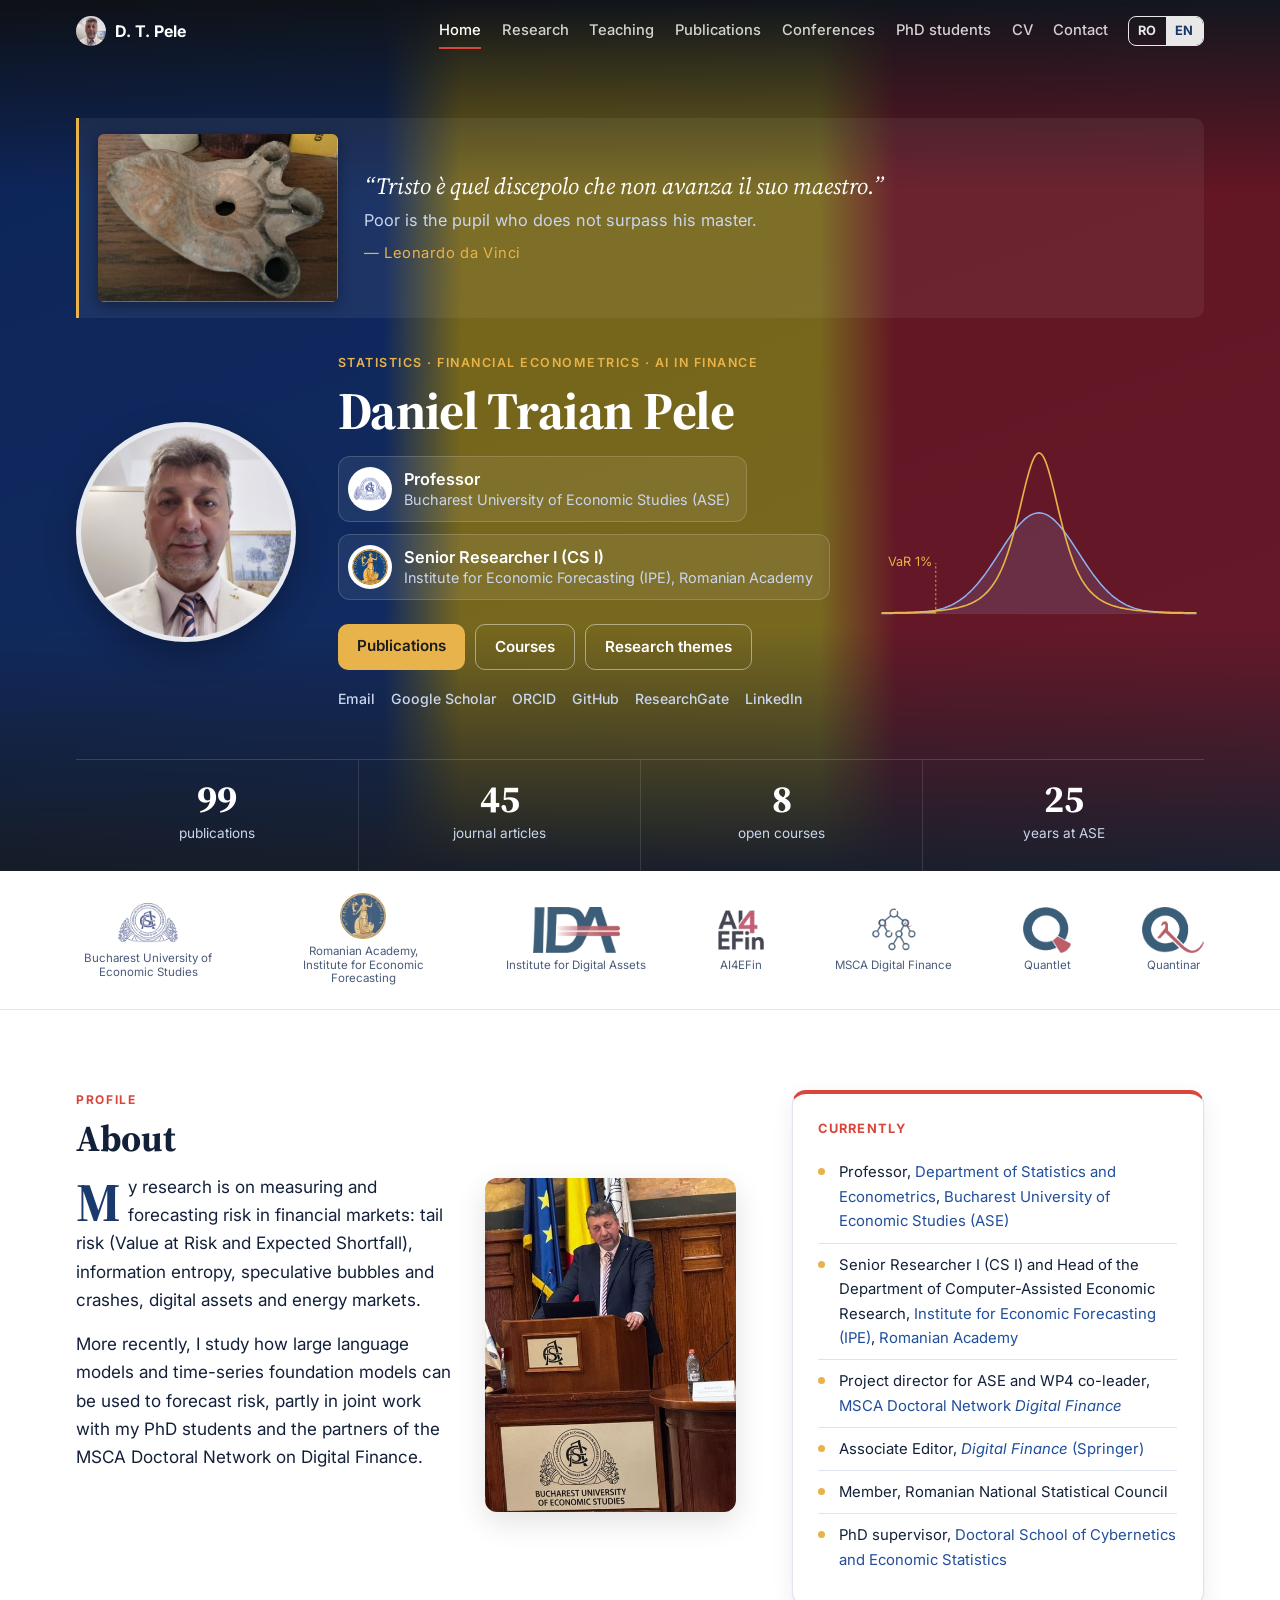
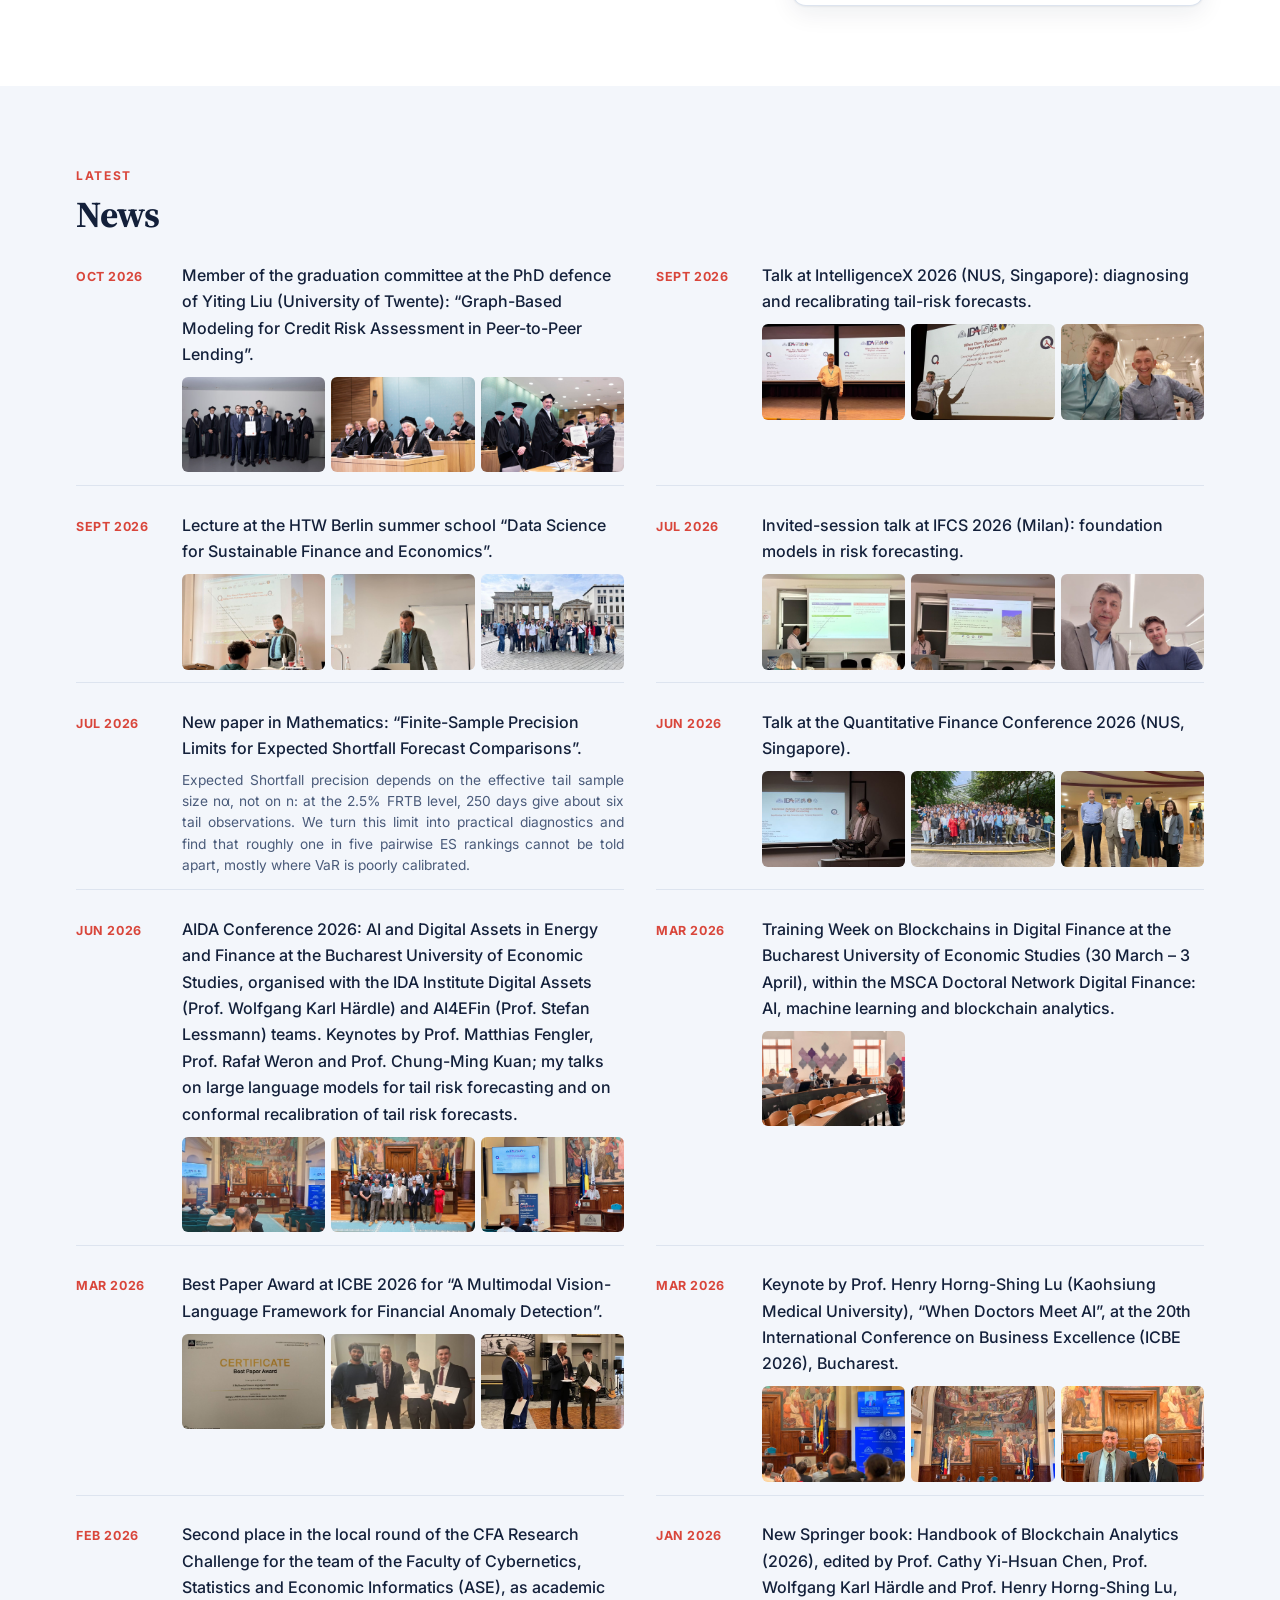
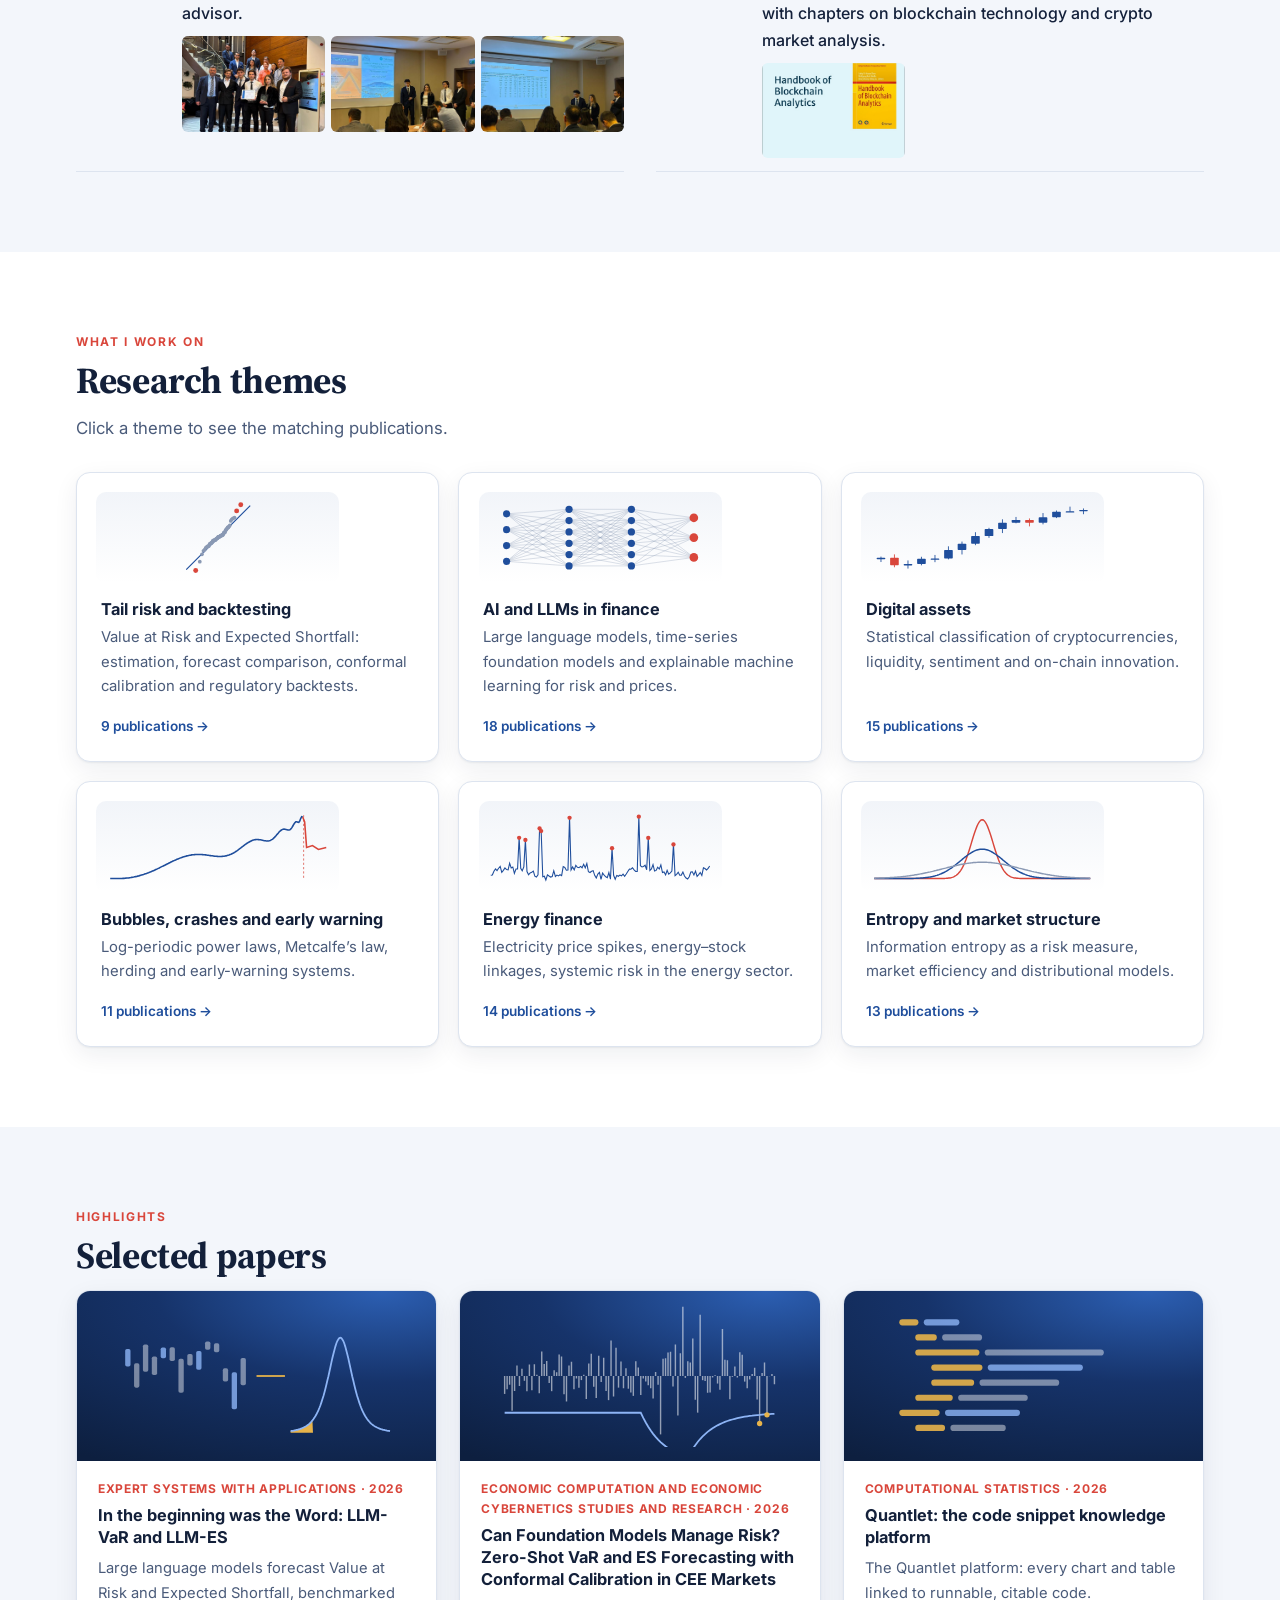
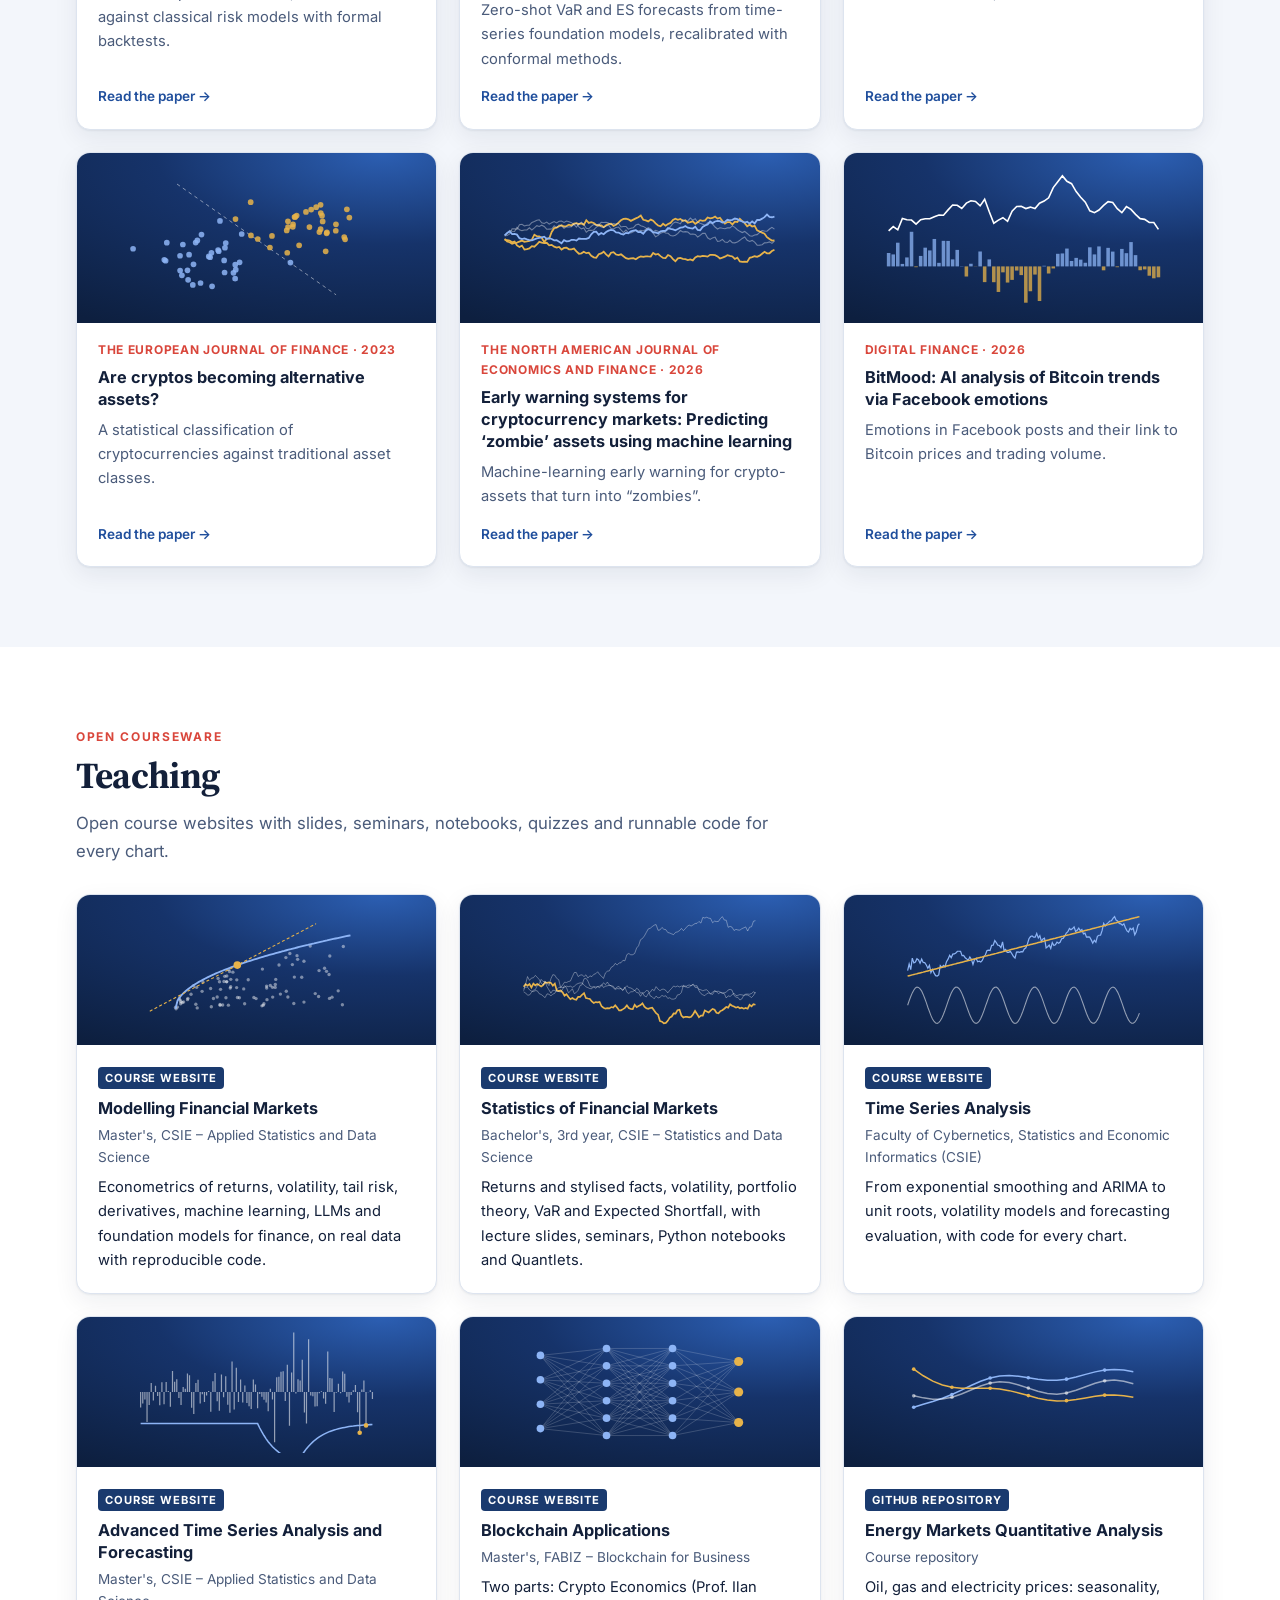
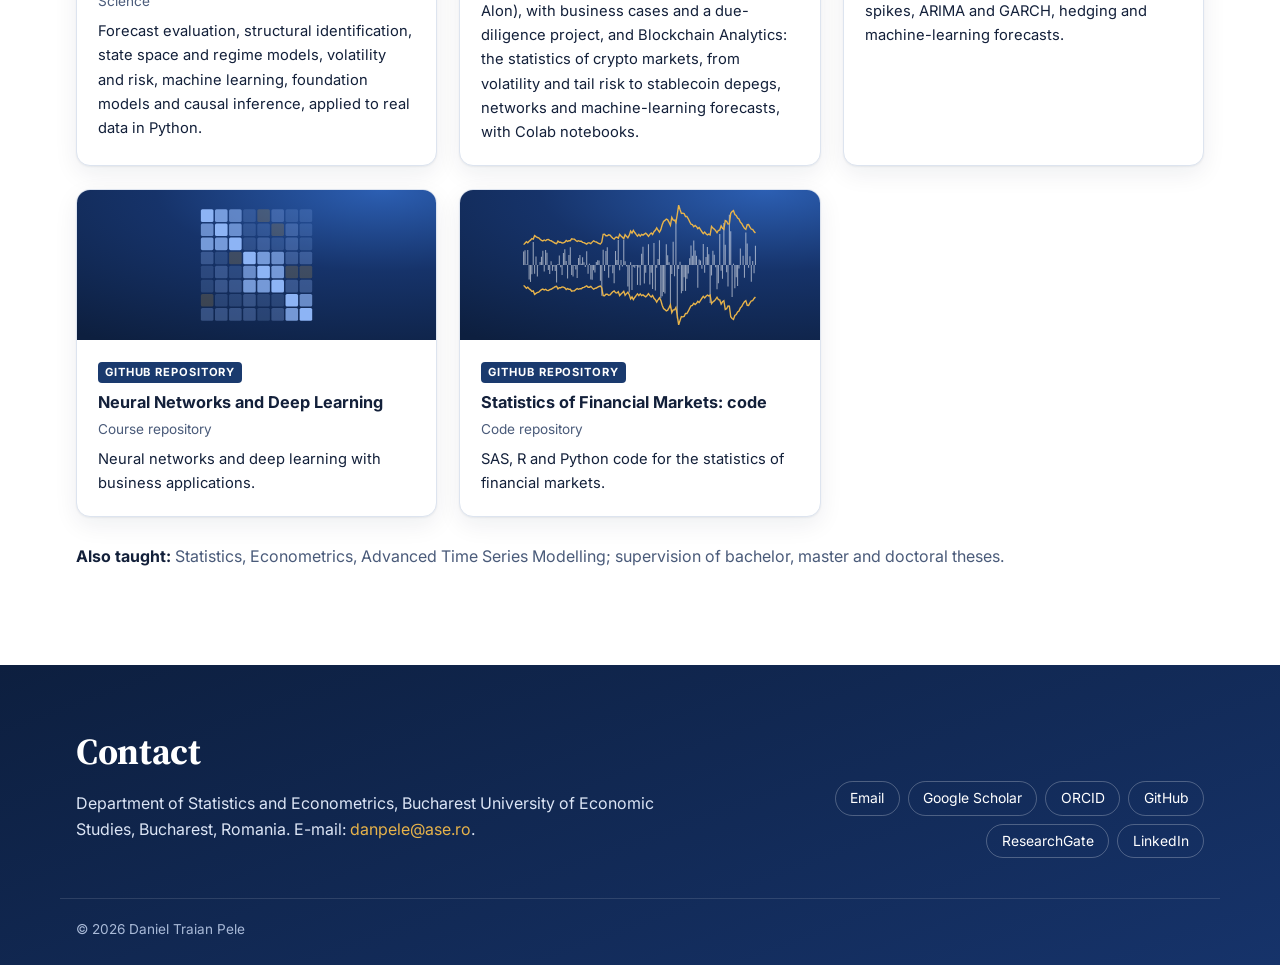
==== commit 940f2b3a: "News and CV: academic titles for the people named" ====
--- a/index.html
+++ b/index.html
@@ -73,7 +73,7 @@
             <div class="wrap">
                 <p class="kicker" data-t="newsKicker">Latest</p>
                 <h2 data-t="newsTitle">News</h2>
-                <ol class="news" id="news-list"><li><time datetime="2026-10-13">Oct 2026</time><div><a href="https://www.linkedin.com/feed/update/urn:li:activity:7516243536707575809/" target="_blank" rel="noopener">Member of the graduation committee at the PhD defence of Yiting Liu (University of Twente): “Graph-Based Modeling for Credit Risk Assessment in Peer-to-Peer Lending”.</a><span class="news-pics"><a href="assets/n_twente_group.jpg" target="_blank" rel="noopener"><img src="assets/n_twente_group.jpg" alt="" width="800" height="534" loading="lazy"></a><a href="assets/n_twente_committee.jpg" target="_blank" rel="noopener"><img src="assets/n_twente_committee.jpg" alt="" width="800" height="534" loading="lazy"></a><a href="assets/n_twente_diploma.jpg" target="_blank" rel="noopener"><img src="assets/n_twente_diploma.jpg" alt="" width="800" height="534" loading="lazy"></a></span></div></li><li><time datetime="2026-09-26">Sept 2026</time><div><a href="talks.html">Talk at IntelligenceX 2026 (NUS, Singapore): diagnosing and recalibrating tail-risk forecasts.</a><span class="news-pics"><a href="assets/n_nusx_1.jpg" target="_blank" rel="noopener"><img src="assets/n_nusx_1.jpg" alt="" width="800" height="534" loading="lazy"></a><a href="assets/n_nusx_2.jpg" target="_blank" rel="noopener"><img src="assets/n_nusx_2.jpg" alt="" width="800" height="534" loading="lazy"></a><a href="assets/n_nusx_3.jpg" target="_blank" rel="noopener"><img src="assets/n_nusx_3.jpg" alt="" width="800" height="534" loading="lazy"></a></span></div></li><li><time datetime="2026-09-01">Sept 2026</time><div><a href="talks.html">Lecture at the HTW Berlin summer school “Data Science for Sustainable Finance and Economics”.</a><span class="news-pics"><a href="assets/n_htw_1.jpg" target="_blank" rel="noopener"><img src="assets/n_htw_1.jpg" alt="" width="800" height="534" loading="lazy"></a><a href="assets/n_htw_2.jpg" target="_blank" rel="noopener"><img src="assets/n_htw_2.jpg" alt="" width="800" height="534" loading="lazy"></a><a href="assets/n_htw_3.jpg" target="_blank" rel="noopener"><img src="assets/n_htw_3.jpg" alt="" width="800" height="534" loading="lazy"></a></span></div></li><li><time datetime="2026-07-15">Jul 2026</time><div><a href="talks.html">Invited-session talk at IFCS 2026 (Milan): foundation models in risk forecasting.</a><span class="news-pics"><a href="assets/n_ifcs_1.jpg" target="_blank" rel="noopener"><img src="assets/n_ifcs_1.jpg" alt="" width="800" height="534" loading="lazy"></a><a href="assets/n_ifcs_2.jpg" target="_blank" rel="noopener"><img src="assets/n_ifcs_2.jpg" alt="" width="800" height="534" loading="lazy"></a><a href="assets/n_ifcs_3.jpg" target="_blank" rel="noopener"><img src="assets/n_ifcs_3.jpg" alt="" width="800" height="534" loading="lazy"></a></span></div></li><li><time datetime="2026-07-01">Jul 2026</time><div><a href="https://doi.org/10.3390/math14132316" target="_blank" rel="noopener">New paper in Mathematics: “Finite-Sample Precision Limits for Expected Shortfall Forecast Comparisons”.</a><span class="news-abs">Expected Shortfall precision depends on the effective tail sample size nα, not on n: at the 2.5% FRTB level, 250 days give about six tail observations. We turn this limit into practical diagnostics and find that roughly one in five pairwise ES rankings cannot be told apart, mostly where VaR is poorly calibrated.</span></div></li><li><time datetime="2026-06-12">Jun 2026</time><div><a href="talks.html">Talk at the Quantitative Finance Conference 2026 (NUS, Singapore).</a><span class="news-pics"><a href="assets/n_qfc_1.jpg" target="_blank" rel="noopener"><img src="assets/n_qfc_1.jpg" alt="" width="800" height="534" loading="lazy"></a><a href="assets/n_qfc_2.jpg" target="_blank" rel="noopener"><img src="assets/n_qfc_2.jpg" alt="" width="800" height="534" loading="lazy"></a><a href="assets/n_qfc_3.jpg" target="_blank" rel="noopener"><img src="assets/n_qfc_3.jpg" alt="" width="800" height="534" loading="lazy"></a></span></div></li><li><time datetime="2026-06-03">Jun 2026</time><div><a href="talks.html">AIDA Conference 2026: AI and Digital Assets in Energy and Finance at the Bucharest University of Economic Studies, organised with the IDA Institute Digital Assets (W. K. Härdle) and AI4EFin (S. Lessmann) teams. Keynotes by Matthias Fengler, Rafał Weron and Chung-Ming Kuan; my talks on large language models for tail risk forecasting and on conformal recalibration of tail risk forecasts.</a><span class="news-pics"><a href="assets/n_aida_1.jpg" target="_blank" rel="noopener"><img src="assets/n_aida_1.jpg" alt="" width="800" height="534" loading="lazy"></a><a href="assets/n_aida_2.jpg" target="_blank" rel="noopener"><img src="assets/n_aida_2.jpg" alt="" width="800" height="534" loading="lazy"></a><a href="assets/n_aida_3.jpg" target="_blank" rel="noopener"><img src="assets/n_aida_3.jpg" alt="" width="800" height="534" loading="lazy"></a></span></div></li><li><time datetime="2026-03-30">Mar 2026</time><div><a href="https://www.linkedin.com/feed/update/urn:li:activity:7444705239741546496/" target="_blank" rel="noopener">Training Week on Blockchains in Digital Finance at the Bucharest University of Economic Studies (30 March – 3 April), within the MSCA Doctoral Network Digital Finance: AI, machine learning and blockchain analytics.</a><span class="news-pics"><a href="assets/n_trainweek_1.jpg" target="_blank" rel="noopener"><img src="assets/n_trainweek_1.jpg" alt="" width="800" height="534" loading="lazy"></a></span></div></li><li><time datetime="2026-03-28">Mar 2026</time><div><a href="https://doi.org/10.2478/picbe-2026-0020" target="_blank" rel="noopener">Best Paper Award at ICBE 2026 for “A Multimodal Vision-Language Framework for Financial Anomaly Detection”.</a><span class="news-pics"><a href="assets/n_icbe_1.jpg" target="_blank" rel="noopener"><img src="assets/n_icbe_1.jpg" alt="" width="800" height="534" loading="lazy"></a><a href="assets/n_icbe_2.jpg" target="_blank" rel="noopener"><img src="assets/n_icbe_2.jpg" alt="" width="800" height="534" loading="lazy"></a><a href="assets/n_icbe_3.jpg" target="_blank" rel="noopener"><img src="assets/n_icbe_3.jpg" alt="" width="800" height="534" loading="lazy"></a></span></div></li><li><time datetime="2026-03-26">Mar 2026</time><div><a href="https://www.linkedin.com/feed/update/urn:li:activity:7443020077492367360/" target="_blank" rel="noopener">Keynote by Henry Horng-Shing Lu (Kaohsiung Medical University), “When Doctors Meet AI”, at the 20th International Conference on Business Excellence (ICBE 2026), Bucharest.</a><span class="news-pics"><a href="assets/n_lu_1.jpg" target="_blank" rel="noopener"><img src="assets/n_lu_1.jpg" alt="" width="800" height="534" loading="lazy"></a><a href="assets/n_lu_2.jpg" target="_blank" rel="noopener"><img src="assets/n_lu_2.jpg" alt="" width="800" height="534" loading="lazy"></a><a href="assets/n_lu_3.jpg" target="_blank" rel="noopener"><img src="assets/n_lu_3.jpg" alt="" width="800" height="534" loading="lazy"></a></span></div></li><li><time datetime="2026-02-28">Feb 2026</time><div><a href="https://www.linkedin.com/feed/update/urn:li:activity:7433547171095838720/" target="_blank" rel="noopener">Second place in the local round of the CFA Research Challenge for the team of the Faculty of Cybernetics, Statistics and Economic Informatics (ASE), as academic advisor.</a><span class="news-pics"><a href="assets/n_cfa_1.jpg" target="_blank" rel="noopener"><img src="assets/n_cfa_1.jpg" alt="" width="800" height="534" loading="lazy"></a><a href="assets/n_cfa_2.jpg" target="_blank" rel="noopener"><img src="assets/n_cfa_2.jpg" alt="" width="800" height="534" loading="lazy"></a><a href="assets/n_cfa_3.jpg" target="_blank" rel="noopener"><img src="assets/n_cfa_3.jpg" alt="" width="800" height="534" loading="lazy"></a></span></div></li><li><time datetime="2026-01-27">Jan 2026</time><div><a href="https://www.linkedin.com/feed/update/urn:li:activity:7421880997085896705/" target="_blank" rel="noopener">New Springer book: Handbook of Blockchain Analytics (2026), edited by Cathy Yi-Hsuan Chen, Wolfgang Karl Härdle and Henry Horng-Shing Lu, with chapters on blockchain technology and crypto market analysis.</a><span class="news-pics"><a href="assets/n_handbook_1.jpg" target="_blank" rel="noopener"><img src="assets/n_handbook_1.jpg" alt="" width="800" height="534" loading="lazy"></a></span></div></li></ol>
+                <ol class="news" id="news-list"><li><time datetime="2026-10-13">Oct 2026</time><div><a href="https://www.linkedin.com/feed/update/urn:li:activity:7516243536707575809/" target="_blank" rel="noopener">Member of the graduation committee at the PhD defence of Yiting Liu (University of Twente): “Graph-Based Modeling for Credit Risk Assessment in Peer-to-Peer Lending”.</a><span class="news-pics"><a href="assets/n_twente_group.jpg" target="_blank" rel="noopener"><img src="assets/n_twente_group.jpg" alt="" width="800" height="534" loading="lazy"></a><a href="assets/n_twente_committee.jpg" target="_blank" rel="noopener"><img src="assets/n_twente_committee.jpg" alt="" width="800" height="534" loading="lazy"></a><a href="assets/n_twente_diploma.jpg" target="_blank" rel="noopener"><img src="assets/n_twente_diploma.jpg" alt="" width="800" height="534" loading="lazy"></a></span></div></li><li><time datetime="2026-09-26">Sept 2026</time><div><a href="talks.html">Talk at IntelligenceX 2026 (NUS, Singapore): diagnosing and recalibrating tail-risk forecasts.</a><span class="news-pics"><a href="assets/n_nusx_1.jpg" target="_blank" rel="noopener"><img src="assets/n_nusx_1.jpg" alt="" width="800" height="534" loading="lazy"></a><a href="assets/n_nusx_2.jpg" target="_blank" rel="noopener"><img src="assets/n_nusx_2.jpg" alt="" width="800" height="534" loading="lazy"></a><a href="assets/n_nusx_3.jpg" target="_blank" rel="noopener"><img src="assets/n_nusx_3.jpg" alt="" width="800" height="534" loading="lazy"></a></span></div></li><li><time datetime="2026-09-01">Sept 2026</time><div><a href="talks.html">Lecture at the HTW Berlin summer school “Data Science for Sustainable Finance and Economics”.</a><span class="news-pics"><a href="assets/n_htw_1.jpg" target="_blank" rel="noopener"><img src="assets/n_htw_1.jpg" alt="" width="800" height="534" loading="lazy"></a><a href="assets/n_htw_2.jpg" target="_blank" rel="noopener"><img src="assets/n_htw_2.jpg" alt="" width="800" height="534" loading="lazy"></a><a href="assets/n_htw_3.jpg" target="_blank" rel="noopener"><img src="assets/n_htw_3.jpg" alt="" width="800" height="534" loading="lazy"></a></span></div></li><li><time datetime="2026-07-15">Jul 2026</time><div><a href="talks.html">Invited-session talk at IFCS 2026 (Milan): foundation models in risk forecasting.</a><span class="news-pics"><a href="assets/n_ifcs_1.jpg" target="_blank" rel="noopener"><img src="assets/n_ifcs_1.jpg" alt="" width="800" height="534" loading="lazy"></a><a href="assets/n_ifcs_2.jpg" target="_blank" rel="noopener"><img src="assets/n_ifcs_2.jpg" alt="" width="800" height="534" loading="lazy"></a><a href="assets/n_ifcs_3.jpg" target="_blank" rel="noopener"><img src="assets/n_ifcs_3.jpg" alt="" width="800" height="534" loading="lazy"></a></span></div></li><li><time datetime="2026-07-01">Jul 2026</time><div><a href="https://doi.org/10.3390/math14132316" target="_blank" rel="noopener">New paper in Mathematics: “Finite-Sample Precision Limits for Expected Shortfall Forecast Comparisons”.</a><span class="news-abs">Expected Shortfall precision depends on the effective tail sample size nα, not on n: at the 2.5% FRTB level, 250 days give about six tail observations. We turn this limit into practical diagnostics and find that roughly one in five pairwise ES rankings cannot be told apart, mostly where VaR is poorly calibrated.</span></div></li><li><time datetime="2026-06-12">Jun 2026</time><div><a href="talks.html">Talk at the Quantitative Finance Conference 2026 (NUS, Singapore).</a><span class="news-pics"><a href="assets/n_qfc_1.jpg" target="_blank" rel="noopener"><img src="assets/n_qfc_1.jpg" alt="" width="800" height="534" loading="lazy"></a><a href="assets/n_qfc_2.jpg" target="_blank" rel="noopener"><img src="assets/n_qfc_2.jpg" alt="" width="800" height="534" loading="lazy"></a><a href="assets/n_qfc_3.jpg" target="_blank" rel="noopener"><img src="assets/n_qfc_3.jpg" alt="" width="800" height="534" loading="lazy"></a></span></div></li><li><time datetime="2026-06-03">Jun 2026</time><div><a href="talks.html">AIDA Conference 2026: AI and Digital Assets in Energy and Finance at the Bucharest University of Economic Studies, organised with the IDA Institute Digital Assets (Prof. Wolfgang Karl Härdle) and AI4EFin (Prof. Stefan Lessmann) teams. Keynotes by Prof. Matthias Fengler, Prof. Rafał Weron and Prof. Chung-Ming Kuan; my talks on large language models for tail risk forecasting and on conformal recalibration of tail risk forecasts.</a><span class="news-pics"><a href="assets/n_aida_1.jpg" target="_blank" rel="noopener"><img src="assets/n_aida_1.jpg" alt="" width="800" height="534" loading="lazy"></a><a href="assets/n_aida_2.jpg" target="_blank" rel="noopener"><img src="assets/n_aida_2.jpg" alt="" width="800" height="534" loading="lazy"></a><a href="assets/n_aida_3.jpg" target="_blank" rel="noopener"><img src="assets/n_aida_3.jpg" alt="" width="800" height="534" loading="lazy"></a></span></div></li><li><time datetime="2026-03-30">Mar 2026</time><div><a href="https://www.linkedin.com/feed/update/urn:li:activity:7444705239741546496/" target="_blank" rel="noopener">Training Week on Blockchains in Digital Finance at the Bucharest University of Economic Studies (30 March – 3 April), within the MSCA Doctoral Network Digital Finance: AI, machine learning and blockchain analytics.</a><span class="news-pics"><a href="assets/n_trainweek_1.jpg" target="_blank" rel="noopener"><img src="assets/n_trainweek_1.jpg" alt="" width="800" height="534" loading="lazy"></a></span></div></li><li><time datetime="2026-03-28">Mar 2026</time><div><a href="https://doi.org/10.2478/picbe-2026-0020" target="_blank" rel="noopener">Best Paper Award at ICBE 2026 for “A Multimodal Vision-Language Framework for Financial Anomaly Detection”.</a><span class="news-pics"><a href="assets/n_icbe_1.jpg" target="_blank" rel="noopener"><img src="assets/n_icbe_1.jpg" alt="" width="800" height="534" loading="lazy"></a><a href="assets/n_icbe_2.jpg" target="_blank" rel="noopener"><img src="assets/n_icbe_2.jpg" alt="" width="800" height="534" loading="lazy"></a><a href="assets/n_icbe_3.jpg" target="_blank" rel="noopener"><img src="assets/n_icbe_3.jpg" alt="" width="800" height="534" loading="lazy"></a></span></div></li><li><time datetime="2026-03-26">Mar 2026</time><div><a href="https://www.linkedin.com/feed/update/urn:li:activity:7443020077492367360/" target="_blank" rel="noopener">Keynote by Prof. Henry Horng-Shing Lu (Kaohsiung Medical University), “When Doctors Meet AI”, at the 20th International Conference on Business Excellence (ICBE 2026), Bucharest.</a><span class="news-pics"><a href="assets/n_lu_1.jpg" target="_blank" rel="noopener"><img src="assets/n_lu_1.jpg" alt="" width="800" height="534" loading="lazy"></a><a href="assets/n_lu_2.jpg" target="_blank" rel="noopener"><img src="assets/n_lu_2.jpg" alt="" width="800" height="534" loading="lazy"></a><a href="assets/n_lu_3.jpg" target="_blank" rel="noopener"><img src="assets/n_lu_3.jpg" alt="" width="800" height="534" loading="lazy"></a></span></div></li><li><time datetime="2026-02-28">Feb 2026</time><div><a href="https://www.linkedin.com/feed/update/urn:li:activity:7433547171095838720/" target="_blank" rel="noopener">Second place in the local round of the CFA Research Challenge for the team of the Faculty of Cybernetics, Statistics and Economic Informatics (ASE), as academic advisor.</a><span class="news-pics"><a href="assets/n_cfa_1.jpg" target="_blank" rel="noopener"><img src="assets/n_cfa_1.jpg" alt="" width="800" height="534" loading="lazy"></a><a href="assets/n_cfa_2.jpg" target="_blank" rel="noopener"><img src="assets/n_cfa_2.jpg" alt="" width="800" height="534" loading="lazy"></a><a href="assets/n_cfa_3.jpg" target="_blank" rel="noopener"><img src="assets/n_cfa_3.jpg" alt="" width="800" height="534" loading="lazy"></a></span></div></li><li><time datetime="2026-01-27">Jan 2026</time><div><a href="https://www.linkedin.com/feed/update/urn:li:activity:7421880997085896705/" target="_blank" rel="noopener">New Springer book: Handbook of Blockchain Analytics (2026), edited by Prof. Cathy Yi-Hsuan Chen, Prof. Wolfgang Karl Härdle and Prof. Henry Horng-Shing Lu, with chapters on blockchain technology and crypto market analysis.</a><span class="news-pics"><a href="assets/n_handbook_1.jpg" target="_blank" rel="noopener"><img src="assets/n_handbook_1.jpg" alt="" width="800" height="534" loading="lazy"></a></span></div></li></ol>
             </div>
         </section>
         <section id="themes" class="section">
@@ -148,7 +148,7 @@
     </footer>
 
     <script src="assets/pubs.js?v=2d4936ce"></script>
-    <script src="assets/content.js?v=ff6ba06b"></script>
+    <script src="assets/content.js?v=62a8be4e"></script>
     <script src="assets/viz.js?v=cdb03537"></script>
     <script src="assets/app.js?v=73535cc8"></script>
 
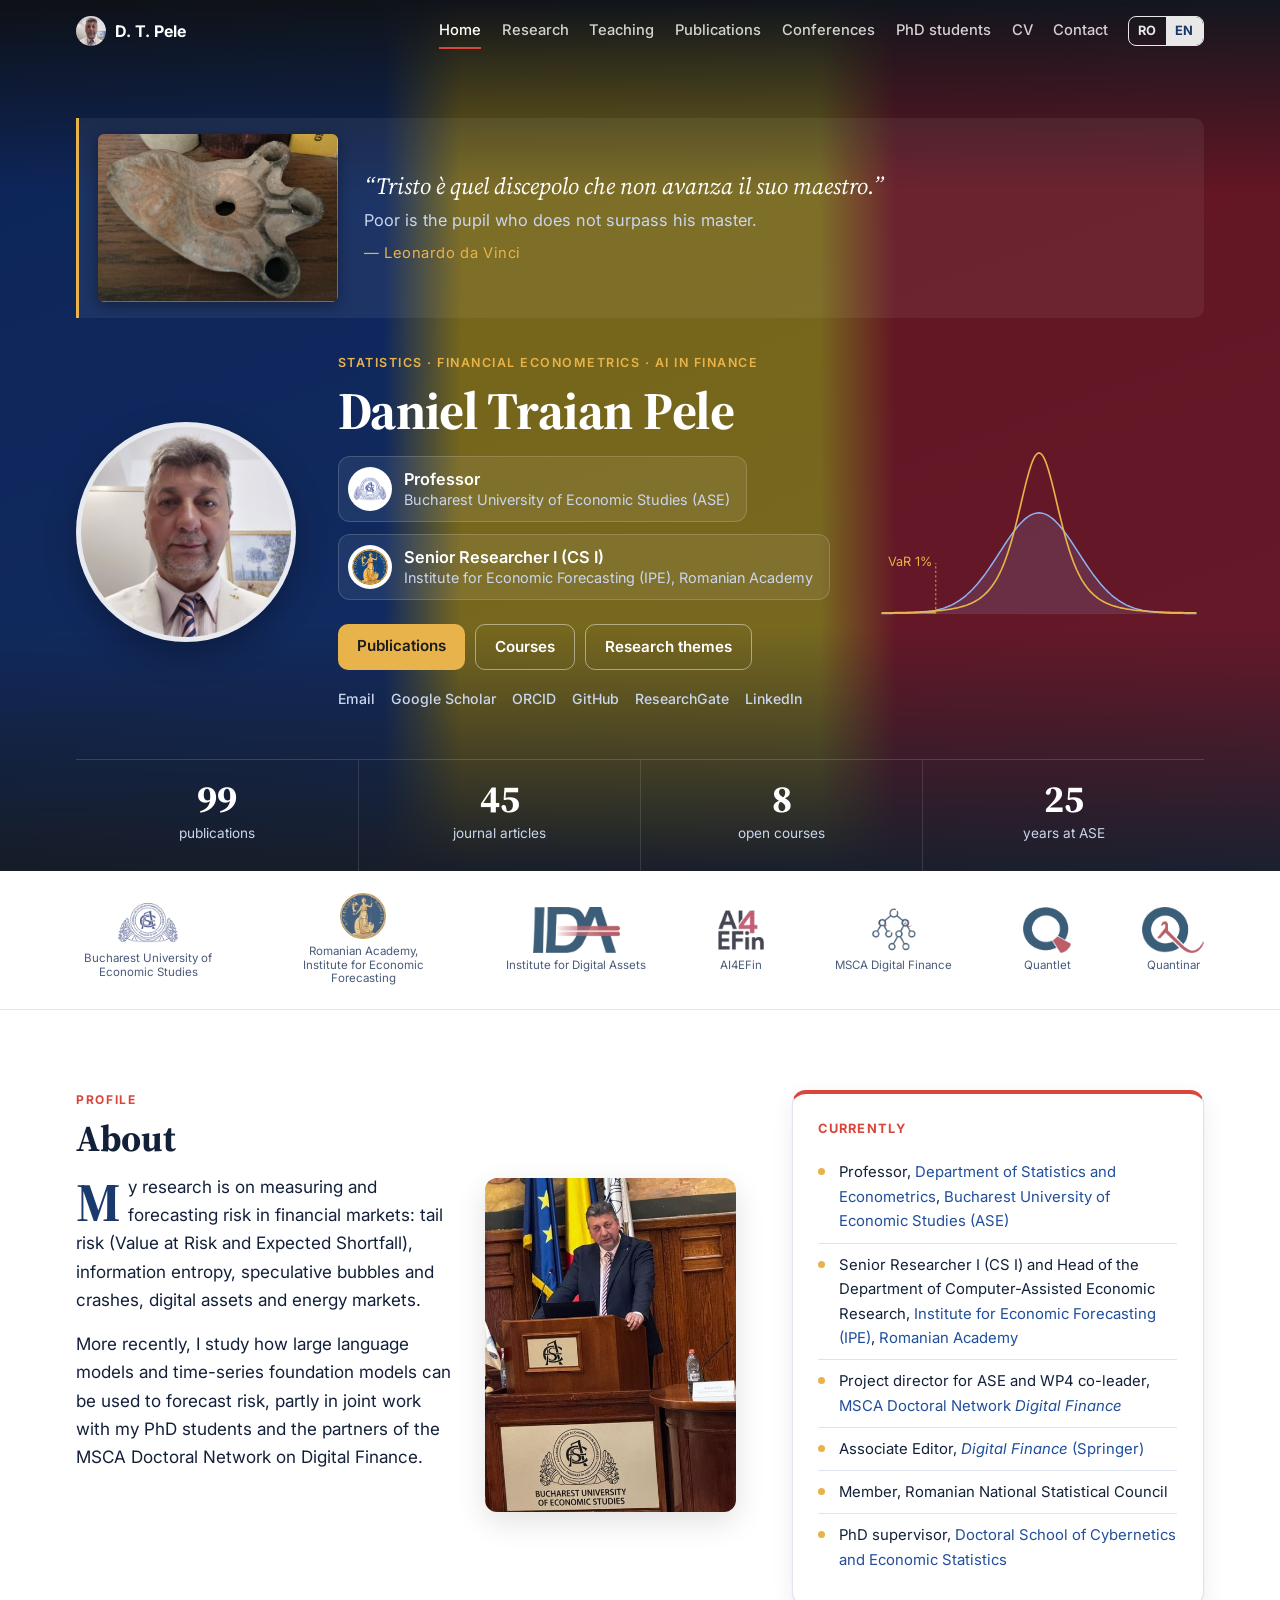
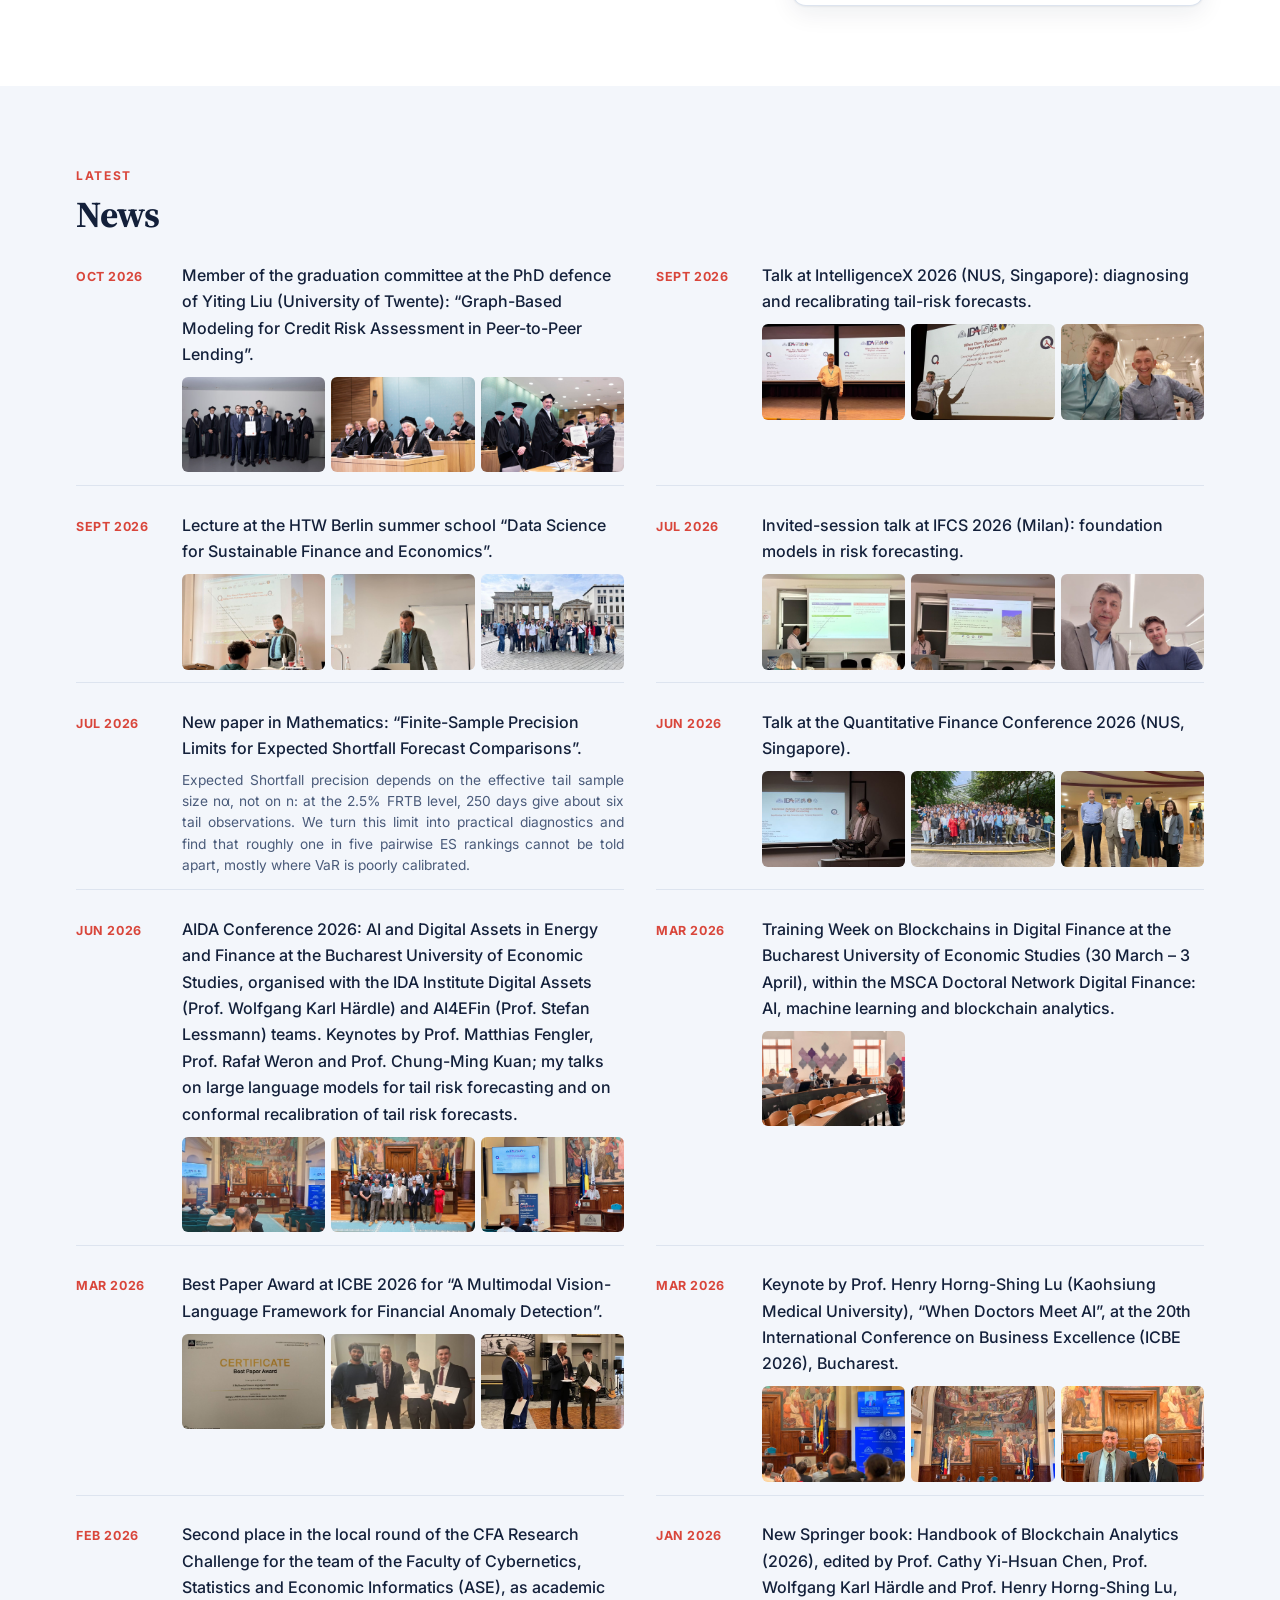
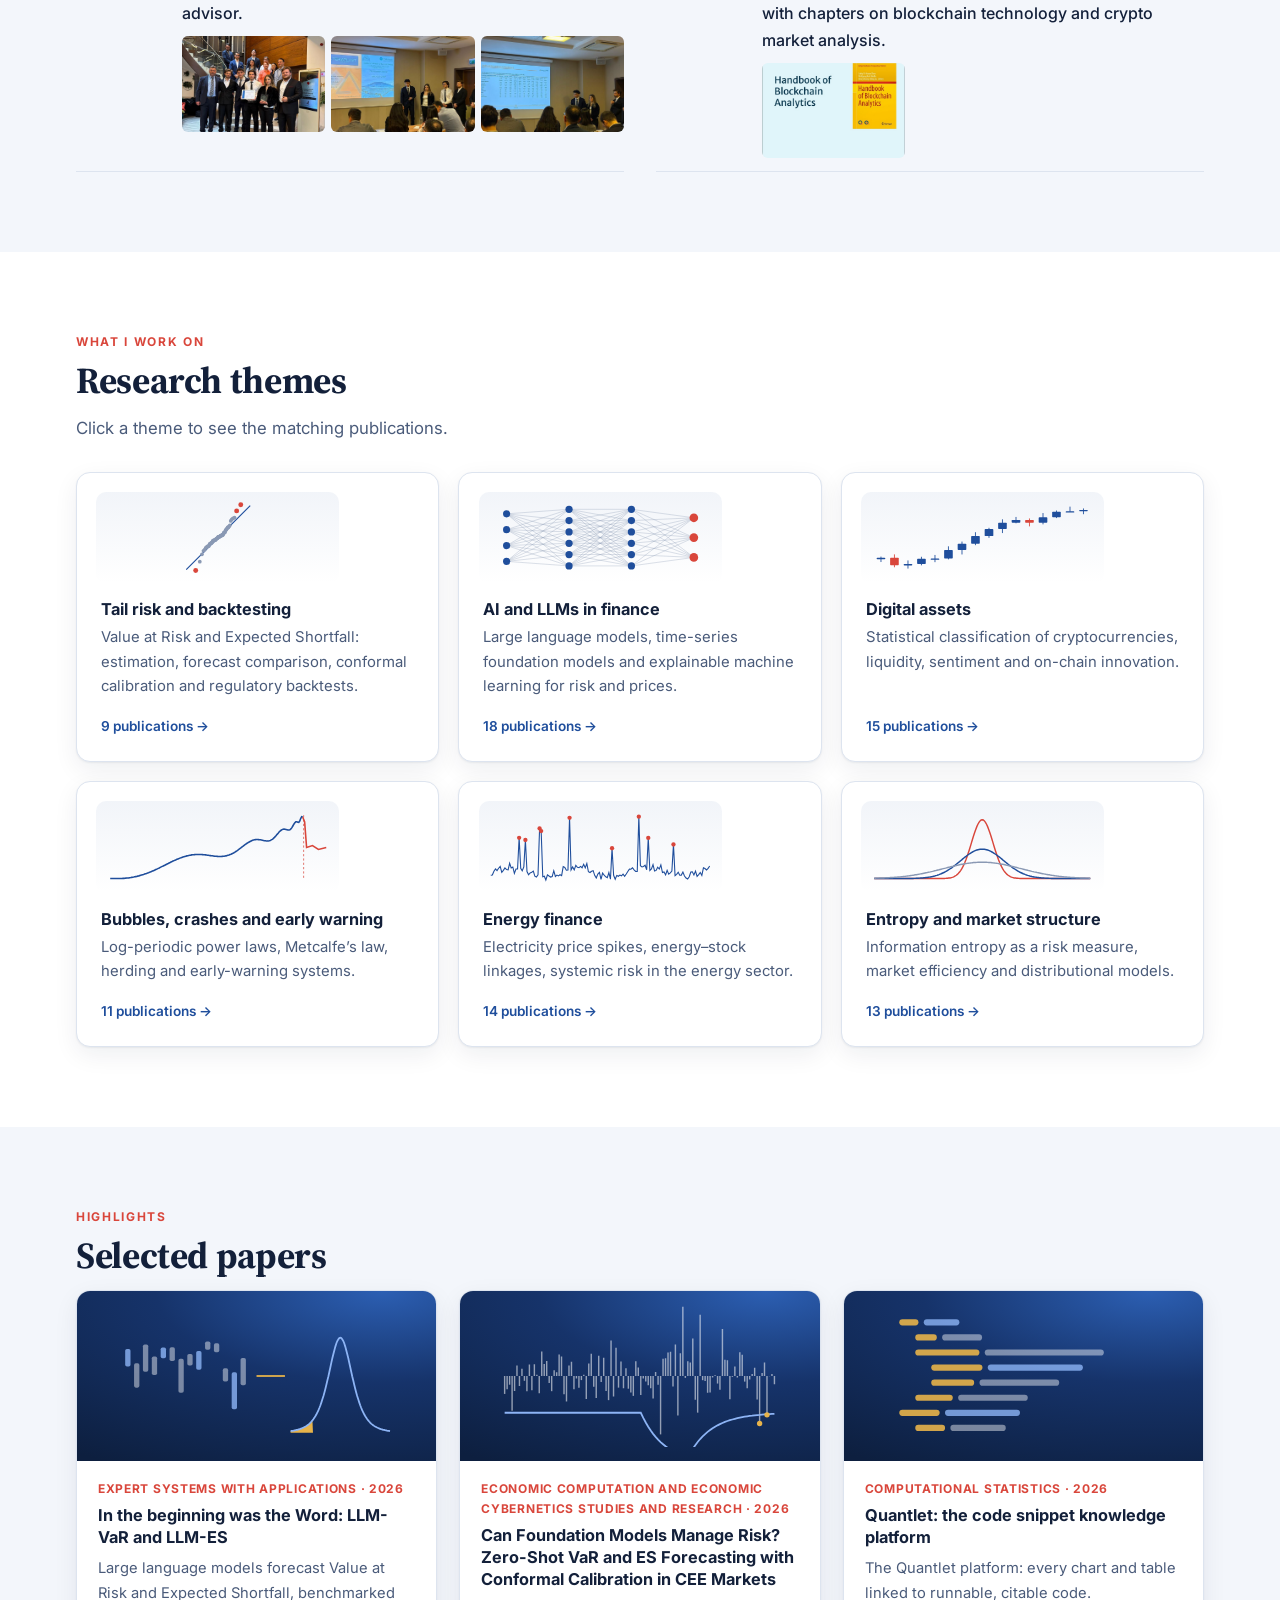
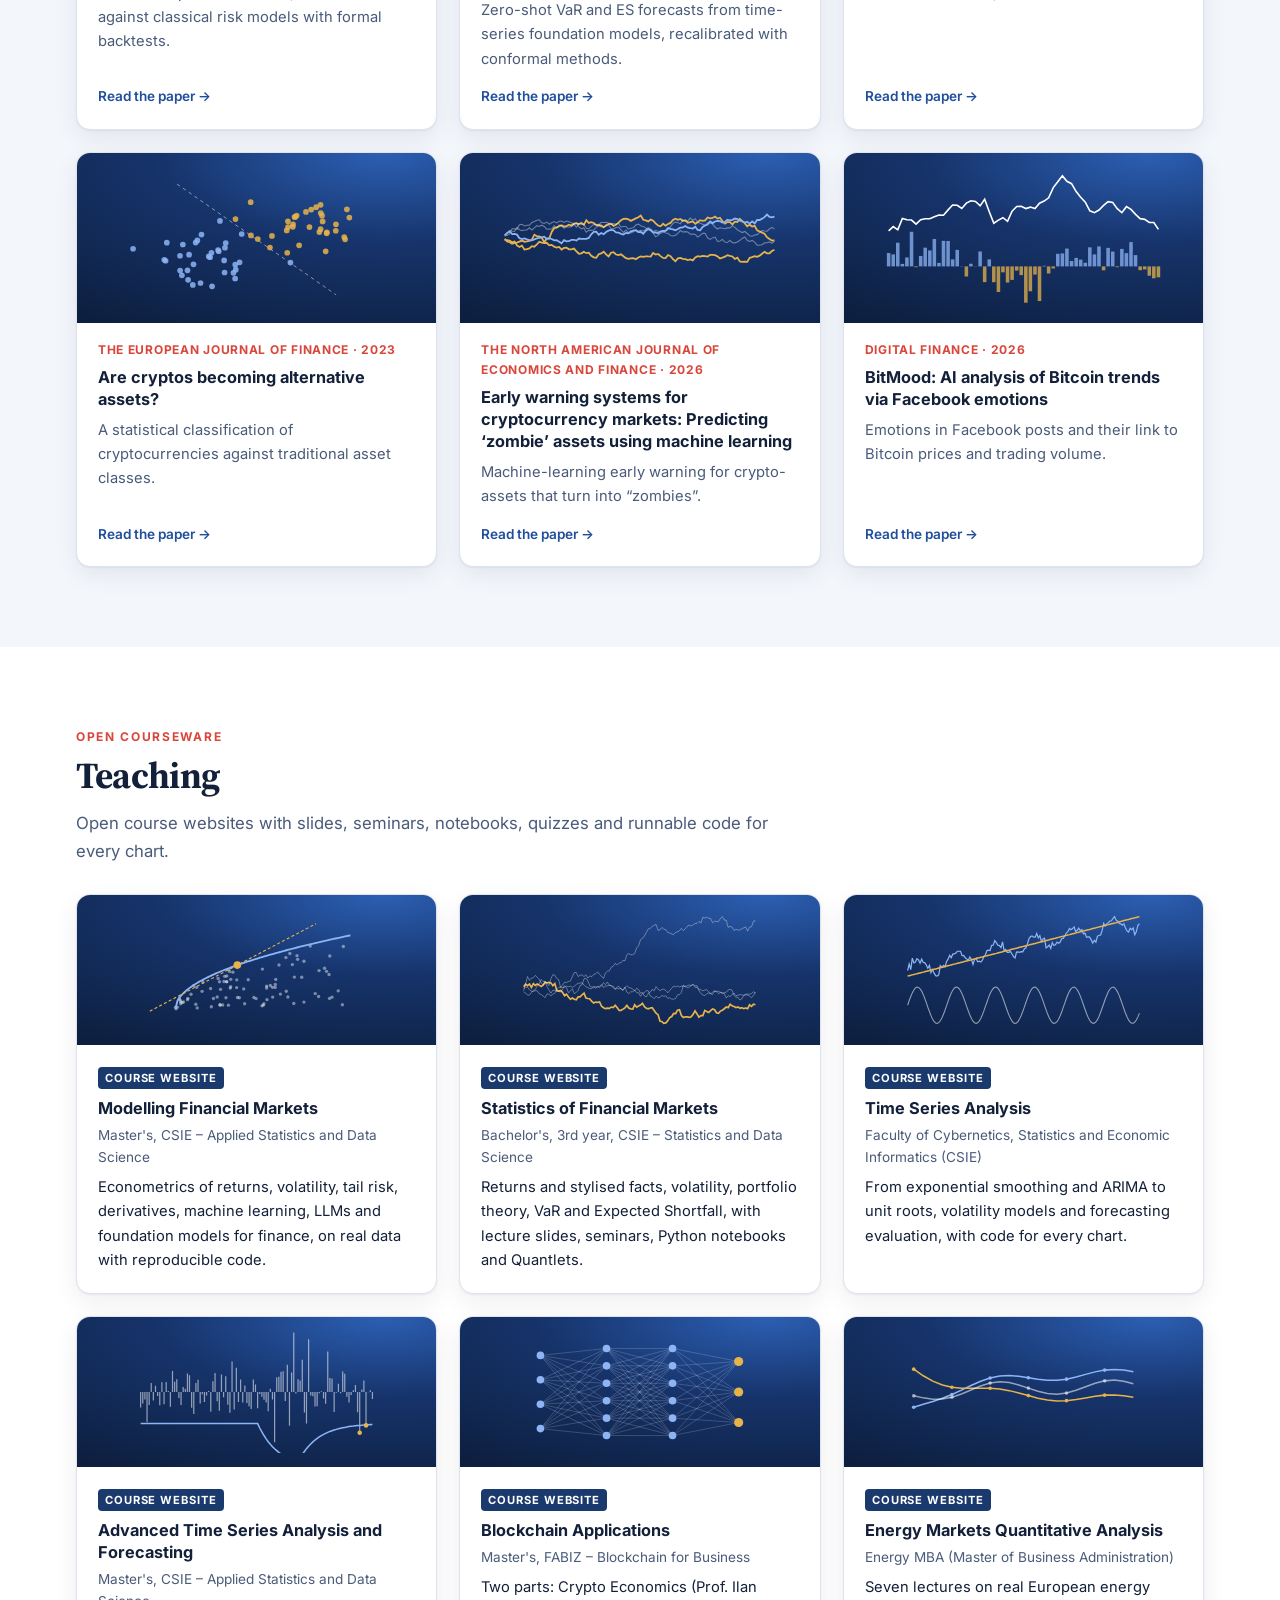
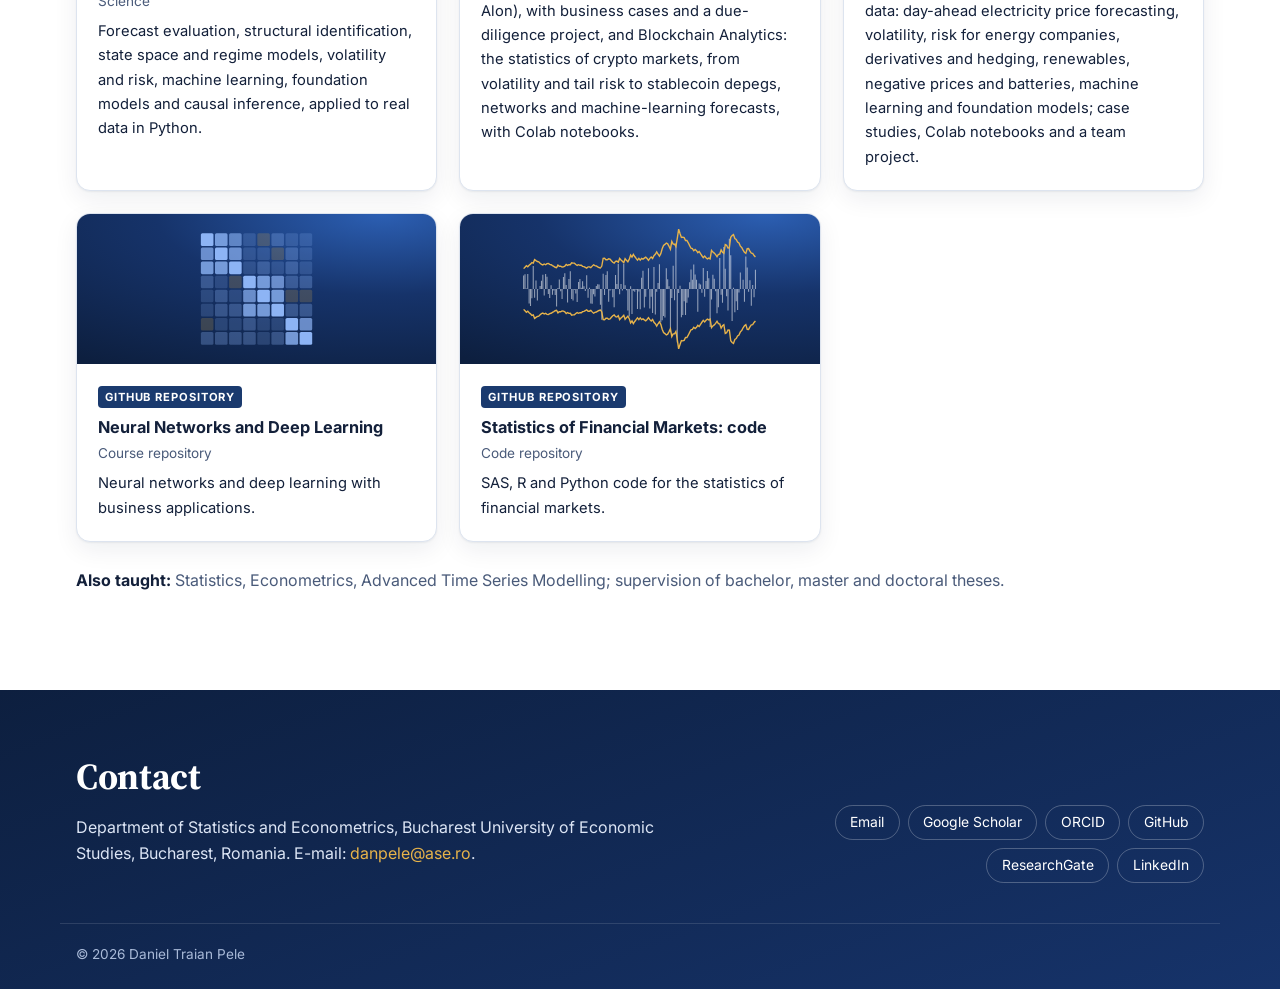
==== commit 1a6e745c: "Teaching: EMQA links to its course website, updated description" ====
--- a/index.html
+++ b/index.html
@@ -124,9 +124,9 @@
                 <span class="tag">Course website</span>
                 <h4>Advanced Time Series Analysis and Forecasting</h4><p class="meta">Master's, CSIE – Applied Statistics and Data Science</p><p>Forecast evaluation, structural identification, state space and regime models, volatility and risk, machine learning, foundation models and causal inference, applied to real data in Python.</p></div></a><a class="course" href="https://danpele.github.io/Blockchain-Applications/" target="_blank" rel="noopener"><div class="fig fig-viz"><svg class="viz " viewBox="0 0 320 160" preserveAspectRatio="xMidYMid meet" aria-hidden="true"><line x1="30.0" y1="32.0" x2="116.7" y2="22.9" stroke="rgba(255,255,255,0.55)" stroke-width="0.7" opacity="0.6"></line><line x1="30.0" y1="32.0" x2="116.7" y2="45.7" stroke="rgba(255,255,255,0.55)" stroke-width="0.7" opacity="0.6"></line><line x1="30.0" y1="32.0" x2="116.7" y2="68.6" stroke="rgba(255,255,255,0.55)" stroke-width="0.7" opacity="0.6"></line><line x1="30.0" y1="32.0" x2="116.7" y2="91.4" stroke="rgba(255,255,255,0.55)" stroke-width="0.7" opacity="0.6"></line><line x1="30.0" y1="32.0" x2="116.7" y2="114.3" stroke="rgba(255,255,255,0.55)" stroke-width="0.7" opacity="0.6"></line><line x1="30.0" y1="32.0" x2="116.7" y2="137.1" stroke="rgba(255,255,255,0.55)" stroke-width="0.7" opacity="0.6"></line><line x1="30.0" y1="64.0" x2="116.7" y2="22.9" stroke="rgba(255,255,255,0.55)" stroke-width="0.7" opacity="0.6"></line><line x1="30.0" y1="64.0" x2="116.7" y2="45.7" stroke="rgba(255,255,255,0.55)" stroke-width="0.7" opacity="0.6"></line><line x1="30.0" y1="64.0" x2="116.7" y2="68.6" stroke="rgba(255,255,255,0.55)" stroke-width="0.7" opacity="0.6"></line><line x1="30.0" y1="64.0" x2="116.7" y2="91.4" stroke="rgba(255,255,255,0.55)" stroke-width="0.7" opacity="0.6"></line><line x1="30.0" y1="64.0" x2="116.7" y2="114.3" stroke="rgba(255,255,255,0.55)" stroke-width="0.7" opacity="0.6"></line><line x1="30.0" y1="64.0" x2="116.7" y2="137.1" stroke="rgba(255,255,255,0.55)" stroke-width="0.7" opacity="0.6"></line><line x1="30.0" y1="96.0" x2="116.7" y2="22.9" stroke="rgba(255,255,255,0.55)" stroke-width="0.7" opacity="0.6"></line><line x1="30.0" y1="96.0" x2="116.7" y2="45.7" stroke="rgba(255,255,255,0.55)" stroke-width="0.7" opacity="0.6"></line><line x1="30.0" y1="96.0" x2="116.7" y2="68.6" stroke="rgba(255,255,255,0.55)" stroke-width="0.7" opacity="0.6"></line><line x1="30.0" y1="96.0" x2="116.7" y2="91.4" stroke="rgba(255,255,255,0.55)" stroke-width="0.7" opacity="0.6"></line><line x1="30.0" y1="96.0" x2="116.7" y2="114.3" stroke="rgba(255,255,255,0.55)" stroke-width="0.7" opacity="0.6"></line><line x1="30.0" y1="96.0" x2="116.7" y2="137.1" stroke="rgba(255,255,255,0.55)" stroke-width="0.7" opacity="0.6"></line><line x1="30.0" y1="128.0" x2="116.7" y2="22.9" stroke="rgba(255,255,255,0.55)" stroke-width="0.7" opacity="0.6"></line><line x1="30.0" y1="128.0" x2="116.7" y2="45.7" stroke="rgba(255,255,255,0.55)" stroke-width="0.7" opacity="0.6"></line><line x1="30.0" y1="128.0" x2="116.7" y2="68.6" stroke="rgba(255,255,255,0.55)" stroke-width="0.7" opacity="0.6"></line><line x1="30.0" y1="128.0" x2="116.7" y2="91.4" stroke="rgba(255,255,255,0.55)" stroke-width="0.7" opacity="0.6"></line><line x1="30.0" y1="128.0" x2="116.7" y2="114.3" stroke="rgba(255,255,255,0.55)" stroke-width="0.7" opacity="0.6"></line><line x1="30.0" y1="128.0" x2="116.7" y2="137.1" stroke="rgba(255,255,255,0.55)" stroke-width="0.7" opacity="0.6"></line><line x1="116.7" y1="22.9" x2="203.3" y2="22.9" stroke="rgba(255,255,255,0.55)" stroke-width="0.7" opacity="0.6"></line><line x1="116.7" y1="22.9" x2="203.3" y2="45.7" stroke="rgba(255,255,255,0.55)" stroke-width="0.7" opacity="0.6"></line><line x1="116.7" y1="22.9" x2="203.3" y2="68.6" stroke="rgba(255,255,255,0.55)" stroke-width="0.7" opacity="0.6"></line><line x1="116.7" y1="22.9" x2="203.3" y2="91.4" stroke="rgba(255,255,255,0.55)" stroke-width="0.7" opacity="0.6"></line><line x1="116.7" y1="22.9" x2="203.3" y2="114.3" stroke="rgba(255,255,255,0.55)" stroke-width="0.7" opacity="0.6"></line><line x1="116.7" y1="22.9" x2="203.3" y2="137.1" stroke="rgba(255,255,255,0.55)" stroke-width="0.7" opacity="0.6"></line><line x1="116.7" y1="45.7" x2="203.3" y2="22.9" stroke="rgba(255,255,255,0.55)" stroke-width="0.7" opacity="0.6"></line><line x1="116.7" y1="45.7" x2="203.3" y2="45.7" stroke="rgba(255,255,255,0.55)" stroke-width="0.7" opacity="0.6"></line><line x1="116.7" y1="45.7" x2="203.3" y2="68.6" stroke="rgba(255,255,255,0.55)" stroke-width="0.7" opacity="0.6"></line><line x1="116.7" y1="45.7" x2="203.3" y2="91.4" stroke="rgba(255,255,255,0.55)" stroke-width="0.7" opacity="0.6"></line><line x1="116.7" y1="45.7" x2="203.3" y2="114.3" stroke="rgba(255,255,255,0.55)" stroke-width="0.7" opacity="0.6"></line><line x1="116.7" y1="45.7" x2="203.3" y2="137.1" stroke="rgba(255,255,255,0.55)" stroke-width="0.7" opacity="0.6"></line><line x1="116.7" y1="68.6" x2="203.3" y2="22.9" stroke="rgba(255,255,255,0.55)" stroke-width="0.7" opacity="0.6"></line><line x1="116.7" y1="68.6" x2="203.3" y2="45.7" stroke="rgba(255,255,255,0.55)" stroke-width="0.7" opacity="0.6"></line><line x1="116.7" y1="68.6" x2="203.3" y2="68.6" stroke="rgba(255,255,255,0.55)" stroke-width="0.7" opacity="0.6"></line><line x1="116.7" y1="68.6" x2="203.3" y2="91.4" stroke="rgba(255,255,255,0.55)" stroke-width="0.7" opacity="0.6"></line><line x1="116.7" y1="68.6" x2="203.3" y2="114.3" stroke="rgba(255,255,255,0.55)" stroke-width="0.7" opacity="0.6"></line><line x1="116.7" y1="68.6" x2="203.3" y2="137.1" stroke="rgba(255,255,255,0.55)" stroke-width="0.7" opacity="0.6"></line><line x1="116.7" y1="91.4" x2="203.3" y2="22.9" stroke="rgba(255,255,255,0.55)" stroke-width="0.7" opacity="0.6"></line><line x1="116.7" y1="91.4" x2="203.3" y2="45.7" stroke="rgba(255,255,255,0.55)" stroke-width="0.7" opacity="0.6"></line><line x1="116.7" y1="91.4" x2="203.3" y2="68.6" stroke="rgba(255,255,255,0.55)" stroke-width="0.7" opacity="0.6"></line><line x1="116.7" y1="91.4" x2="203.3" y2="91.4" stroke="rgba(255,255,255,0.55)" stroke-width="0.7" opacity="0.6"></line><line x1="116.7" y1="91.4" x2="203.3" y2="114.3" stroke="rgba(255,255,255,0.55)" stroke-width="0.7" opacity="0.6"></line><line x1="116.7" y1="91.4" x2="203.3" y2="137.1" stroke="rgba(255,255,255,0.55)" stroke-width="0.7" opacity="0.6"></line><line x1="116.7" y1="114.3" x2="203.3" y2="22.9" stroke="rgba(255,255,255,0.55)" stroke-width="0.7" opacity="0.6"></line><line x1="116.7" y1="114.3" x2="203.3" y2="45.7" stroke="rgba(255,255,255,0.55)" stroke-width="0.7" opacity="0.6"></line><line x1="116.7" y1="114.3" x2="203.3" y2="68.6" stroke="rgba(255,255,255,0.55)" stroke-width="0.7" opacity="0.6"></line><line x1="116.7" y1="114.3" x2="203.3" y2="91.4" stroke="rgba(255,255,255,0.55)" stroke-width="0.7" opacity="0.6"></line><line x1="116.7" y1="114.3" x2="203.3" y2="114.3" stroke="rgba(255,255,255,0.55)" stroke-width="0.7" opacity="0.6"></line><line x1="116.7" y1="114.3" x2="203.3" y2="137.1" stroke="rgba(255,255,255,0.55)" stroke-width="0.7" opacity="0.6"></line><line x1="116.7" y1="137.1" x2="203.3" y2="22.9" stroke="rgba(255,255,255,0.55)" stroke-width="0.7" opacity="0.6"></line><line x1="116.7" y1="137.1" x2="203.3" y2="45.7" stroke="rgba(255,255,255,0.55)" stroke-width="0.7" opacity="0.6"></line><line x1="116.7" y1="137.1" x2="203.3" y2="68.6" stroke="rgba(255,255,255,0.55)" stroke-width="0.7" opacity="0.6"></line><line x1="116.7" y1="137.1" x2="203.3" y2="91.4" stroke="rgba(255,255,255,0.55)" stroke-width="0.7" opacity="0.6"></line><line x1="116.7" y1="137.1" x2="203.3" y2="114.3" stroke="rgba(255,255,255,0.55)" stroke-width="0.7" opacity="0.6"></line><line x1="116.7" y1="137.1" x2="203.3" y2="137.1" stroke="rgba(255,255,255,0.55)" stroke-width="0.7" opacity="0.6"></line><line x1="203.3" y1="22.9" x2="290.0" y2="40.0" stroke="rgba(255,255,255,0.55)" stroke-width="0.7" opacity="0.6"></line><line x1="203.3" y1="22.9" x2="290.0" y2="80.0" stroke="rgba(255,255,255,0.55)" stroke-width="0.7" opacity="0.6"></line><line x1="203.3" y1="22.9" x2="290.0" y2="120.0" stroke="rgba(255,255,255,0.55)" stroke-width="0.7" opacity="0.6"></line><line x1="203.3" y1="45.7" x2="290.0" y2="40.0" stroke="rgba(255,255,255,0.55)" stroke-width="0.7" opacity="0.6"></line><line x1="203.3" y1="45.7" x2="290.0" y2="80.0" stroke="rgba(255,255,255,0.55)" stroke-width="0.7" opacity="0.6"></line><line x1="203.3" y1="45.7" x2="290.0" y2="120.0" stroke="rgba(255,255,255,0.55)" stroke-width="0.7" opacity="0.6"></line><line x1="203.3" y1="68.6" x2="290.0" y2="40.0" stroke="rgba(255,255,255,0.55)" stroke-width="0.7" opacity="0.6"></line><line x1="203.3" y1="68.6" x2="290.0" y2="80.0" stroke="rgba(255,255,255,0.55)" stroke-width="0.7" opacity="0.6"></line><line x1="203.3" y1="68.6" x2="290.0" y2="120.0" stroke="rgba(255,255,255,0.55)" stroke-width="0.7" opacity="0.6"></line><line x1="203.3" y1="91.4" x2="290.0" y2="40.0" stroke="rgba(255,255,255,0.55)" stroke-width="0.7" opacity="0.6"></line><line x1="203.3" y1="91.4" x2="290.0" y2="80.0" stroke="rgba(255,255,255,0.55)" stroke-width="0.7" opacity="0.6"></line><line x1="203.3" y1="91.4" x2="290.0" y2="120.0" stroke="rgba(255,255,255,0.55)" stroke-width="0.7" opacity="0.6"></line><line x1="203.3" y1="114.3" x2="290.0" y2="40.0" stroke="rgba(255,255,255,0.55)" stroke-width="0.7" opacity="0.6"></line><line x1="203.3" y1="114.3" x2="290.0" y2="80.0" stroke="rgba(255,255,255,0.55)" stroke-width="0.7" opacity="0.6"></line><line x1="203.3" y1="114.3" x2="290.0" y2="120.0" stroke="rgba(255,255,255,0.55)" stroke-width="0.7" opacity="0.6"></line><line x1="203.3" y1="137.1" x2="290.0" y2="40.0" stroke="rgba(255,255,255,0.55)" stroke-width="0.7" opacity="0.6"></line><line x1="203.3" y1="137.1" x2="290.0" y2="80.0" stroke="rgba(255,255,255,0.55)" stroke-width="0.7" opacity="0.6"></line><line x1="203.3" y1="137.1" x2="290.0" y2="120.0" stroke="rgba(255,255,255,0.55)" stroke-width="0.7" opacity="0.6"></line><circle cx="30.0" cy="32.0" r="5" fill="#8DB4F5"></circle><circle cx="30.0" cy="64.0" r="5" fill="#8DB4F5"></circle><circle cx="30.0" cy="96.0" r="5" fill="#8DB4F5"></circle><circle cx="30.0" cy="128.0" r="5" fill="#8DB4F5"></circle><circle cx="116.7" cy="22.9" r="5" fill="#8DB4F5"></circle><circle cx="116.7" cy="45.7" r="5" fill="#8DB4F5"></circle><circle cx="116.7" cy="68.6" r="5" fill="#8DB4F5"></circle><circle cx="116.7" cy="91.4" r="5" fill="#8DB4F5"></circle><circle cx="116.7" cy="114.3" r="5" fill="#8DB4F5"></circle><circle cx="116.7" cy="137.1" r="5" fill="#8DB4F5"></circle><circle cx="203.3" cy="22.9" r="5" fill="#8DB4F5"></circle><circle cx="203.3" cy="45.7" r="5" fill="#8DB4F5"></circle><circle cx="203.3" cy="68.6" r="5" fill="#8DB4F5"></circle><circle cx="203.3" cy="91.4" r="5" fill="#8DB4F5"></circle><circle cx="203.3" cy="114.3" r="5" fill="#8DB4F5"></circle><circle cx="203.3" cy="137.1" r="5" fill="#8DB4F5"></circle><circle cx="290.0" cy="40.0" r="6" fill="#E7B34A"></circle><circle cx="290.0" cy="80.0" r="6" fill="#E7B34A"></circle><circle cx="290.0" cy="120.0" r="6" fill="#E7B34A"></circle></svg></div><div class="course-body">
                 <span class="tag">Course website</span>
-                <h4>Blockchain Applications</h4><p class="meta">Master's, FABIZ – Blockchain for Business</p><p>Two parts: Crypto Economics (Prof. Ilan Alon), with business cases and a due-diligence project, and Blockchain Analytics: the statistics of crypto markets, from volatility and tail risk to stablecoin depegs, networks and machine-learning forecasts, with Colab notebooks.</p></div></a><a class="course" href="https://github.com/danpele/EMQA" target="_blank" rel="noopener"><div class="fig fig-viz"><svg class="viz " viewBox="0 0 320 160" preserveAspectRatio="xMidYMid meet" aria-hidden="true"><path d="M16.0 100.0 L28.5 96.1 L41.0 92.5 L53.6 88.3 L66.1 83.3 L78.6 77.5 L91.1 71.5 L103.7 65.9 L116.2 61.6 L128.7 59.0 L141.2 58.4 L153.7 59.4 L166.3 61.3 L178.8 63.3 L191.3 64.7 L203.8 64.7 L216.3 63.2 L228.9 60.4 L241.4 56.9 L253.9 53.6 L266.4 51.3 L279.0 50.4 L291.5 51.1 L304.0 53.3" fill="none" stroke="#8DB4F5" stroke-width="2"></path><circle cx="16.0" cy="100.0" r="2.4" fill="#8DB4F5"></circle><circle cx="66.1" cy="83.3" r="2.4" fill="#8DB4F5"></circle><circle cx="116.2" cy="61.6" r="2.4" fill="#8DB4F5"></circle><circle cx="166.3" cy="61.3" r="2.4" fill="#8DB4F5"></circle><circle cx="216.3" cy="63.2" r="2.4" fill="#8DB4F5"></circle><circle cx="266.4" cy="51.3" r="2.4" fill="#8DB4F5"></circle><path d="M16.0 50.0 L28.5 58.7 L41.0 65.7 L53.6 70.7 L66.1 73.8 L78.6 75.1 L91.1 75.2 L103.7 75.0 L116.2 75.1 L128.7 76.1 L141.2 78.2 L153.7 81.2 L166.3 84.7 L178.8 88.1 L191.3 90.5 L203.8 91.7 L216.3 91.4 L228.9 89.9 L241.4 87.8 L253.9 85.6 L266.4 84.1 L279.0 83.8 L291.5 84.8 L304.0 86.9" fill="none" stroke="#E7B34A" stroke-width="2"></path><circle cx="16.0" cy="50.0" r="2.4" fill="#E7B34A"></circle><circle cx="66.1" cy="73.8" r="2.4" fill="#E7B34A"></circle><circle cx="116.2" cy="75.1" r="2.4" fill="#E7B34A"></circle><circle cx="166.3" cy="84.7" r="2.4" fill="#E7B34A"></circle><circle cx="216.3" cy="91.4" r="2.4" fill="#E7B34A"></circle><circle cx="266.4" cy="84.1" r="2.4" fill="#E7B34A"></circle><path d="M16.0 85.0 L28.5 87.7 L41.0 89.4 L53.6 89.3 L66.1 86.9 L78.6 82.6 L91.1 77.3 L103.7 72.1 L116.2 68.3 L128.7 66.7 L141.2 67.6 L153.7 70.7 L166.3 74.9 L178.8 79.1 L191.3 82.1 L203.8 83.0 L216.3 81.4 L228.9 77.8 L241.4 73.2 L253.9 68.6 L266.4 65.4 L279.0 64.4 L291.5 65.8 L304.0 69.3" fill="none" stroke="rgba(255,255,255,0.55)" stroke-width="2"></path><circle cx="16.0" cy="85.0" r="2.4" fill="rgba(255,255,255,0.55)"></circle><circle cx="66.1" cy="86.9" r="2.4" fill="rgba(255,255,255,0.55)"></circle><circle cx="116.2" cy="68.3" r="2.4" fill="rgba(255,255,255,0.55)"></circle><circle cx="166.3" cy="74.9" r="2.4" fill="rgba(255,255,255,0.55)"></circle><circle cx="216.3" cy="81.4" r="2.4" fill="rgba(255,255,255,0.55)"></circle><circle cx="266.4" cy="65.4" r="2.4" fill="rgba(255,255,255,0.55)"></circle></svg></div><div class="course-body">
-                <span class="tag">GitHub repository</span>
-                <h4>Energy Markets Quantitative Analysis</h4><p class="meta">Course repository</p><p>Oil, gas and electricity prices: seasonality, spikes, ARIMA and GARCH, hedging and machine-learning forecasts.</p></div></a><a class="course" href="https://github.com/danpele/NEURAL_BIZ" target="_blank" rel="noopener"><div class="fig fig-viz"><svg class="viz " viewBox="0 0 320 160" preserveAspectRatio="xMidYMid meet" aria-hidden="true"><rect x="87.0" y="7.0" width="16.5" height="16.5" rx="2" fill="#8DB4F5" opacity="1.0"></rect><rect x="105.5" y="7.0" width="16.5" height="16.5" rx="2" fill="#8DB4F5" opacity="0.8"></rect><rect x="124.0" y="7.0" width="16.5" height="16.5" rx="2" fill="#8DB4F5" opacity="0.6"></rect><rect x="142.5" y="7.0" width="16.5" height="16.5" rx="2" fill="#8DB4F5" opacity="0.2"></rect><rect x="161.0" y="7.0" width="16.5" height="16.5" rx="2" fill="#E7B34A" opacity="0.2"></rect><rect x="179.5" y="7.0" width="16.5" height="16.5" rx="2" fill="#8DB4F5" opacity="0.3"></rect><rect x="198.0" y="7.0" width="16.5" height="16.5" rx="2" fill="#8DB4F5" opacity="0.2"></rect><rect x="216.5" y="7.0" width="16.5" height="16.5" rx="2" fill="#8DB4F5" opacity="0.2"></rect><rect x="87.0" y="25.5" width="16.5" height="16.5" rx="2" fill="#8DB4F5" opacity="0.7"></rect><rect x="105.5" y="25.5" width="16.5" height="16.5" rx="2" fill="#8DB4F5" opacity="1.0"></rect><rect x="124.0" y="25.5" width="16.5" height="16.5" rx="2" fill="#8DB4F5" opacity="0.7"></rect><rect x="142.5" y="25.5" width="16.5" height="16.5" rx="2" fill="#8DB4F5" opacity="0.2"></rect><rect x="161.0" y="25.5" width="16.5" height="16.5" rx="2" fill="#8DB4F5" opacity="0.2"></rect><rect x="179.5" y="25.5" width="16.5" height="16.5" rx="2" fill="#E7B34A" opacity="0.2"></rect><rect x="198.0" y="25.5" width="16.5" height="16.5" rx="2" fill="#8DB4F5" opacity="0.3"></rect><rect x="216.5" y="25.5" width="16.5" height="16.5" rx="2" fill="#8DB4F5" opacity="0.2"></rect><rect x="87.0" y="44.0" width="16.5" height="16.5" rx="2" fill="#8DB4F5" opacity="0.8"></rect><rect x="105.5" y="44.0" width="16.5" height="16.5" rx="2" fill="#8DB4F5" opacity="0.8"></rect><rect x="124.0" y="44.0" width="16.5" height="16.5" rx="2" fill="#8DB4F5" opacity="1.0"></rect><rect x="142.5" y="44.0" width="16.5" height="16.5" rx="2" fill="#8DB4F5" opacity="0.2"></rect><rect x="161.0" y="44.0" width="16.5" height="16.5" rx="2" fill="#8DB4F5" opacity="0.3"></rect><rect x="179.5" y="44.0" width="16.5" height="16.5" rx="2" fill="#8DB4F5" opacity="0.2"></rect><rect x="198.0" y="44.0" width="16.5" height="16.5" rx="2" fill="#8DB4F5" opacity="0.3"></rect><rect x="216.5" y="44.0" width="16.5" height="16.5" rx="2" fill="#8DB4F5" opacity="0.2"></rect><rect x="87.0" y="62.5" width="16.5" height="16.5" rx="2" fill="#8DB4F5" opacity="0.3"></rect><rect x="105.5" y="62.5" width="16.5" height="16.5" rx="2" fill="#8DB4F5" opacity="0.2"></rect><rect x="124.0" y="62.5" width="16.5" height="16.5" rx="2" fill="#E7B34A" opacity="0.2"></rect><rect x="142.5" y="62.5" width="16.5" height="16.5" rx="2" fill="#8DB4F5" opacity="1.0"></rect><rect x="161.0" y="62.5" width="16.5" height="16.5" rx="2" fill="#8DB4F5" opacity="0.8"></rect><rect x="179.5" y="62.5" width="16.5" height="16.5" rx="2" fill="#8DB4F5" opacity="0.7"></rect><rect x="198.0" y="62.5" width="16.5" height="16.5" rx="2" fill="#8DB4F5" opacity="0.3"></rect><rect x="216.5" y="62.5" width="16.5" height="16.5" rx="2" fill="#8DB4F5" opacity="0.3"></rect><rect x="87.0" y="81.0" width="16.5" height="16.5" rx="2" fill="#8DB4F5" opacity="0.2"></rect><rect x="105.5" y="81.0" width="16.5" height="16.5" rx="2" fill="#8DB4F5" opacity="0.3"></rect><rect x="124.0" y="81.0" width="16.5" height="16.5" rx="2" fill="#8DB4F5" opacity="0.2"></rect><rect x="142.5" y="81.0" width="16.5" height="16.5" rx="2" fill="#8DB4F5" opacity="0.7"></rect><rect x="161.0" y="81.0" width="16.5" height="16.5" rx="2" fill="#8DB4F5" opacity="1.0"></rect><rect x="179.5" y="81.0" width="16.5" height="16.5" rx="2" fill="#8DB4F5" opacity="0.8"></rect><rect x="198.0" y="81.0" width="16.5" height="16.5" rx="2" fill="#E7B34A" opacity="0.2"></rect><rect x="216.5" y="81.0" width="16.5" height="16.5" rx="2" fill="#E7B34A" opacity="0.2"></rect><rect x="87.0" y="99.5" width="16.5" height="16.5" rx="2" fill="#8DB4F5" opacity="0.2"></rect><rect x="105.5" y="99.5" width="16.5" height="16.5" rx="2" fill="#8DB4F5" opacity="0.3"></rect><rect x="124.0" y="99.5" width="16.5" height="16.5" rx="2" fill="#8DB4F5" opacity="0.3"></rect><rect x="142.5" y="99.5" width="16.5" height="16.5" rx="2" fill="#8DB4F5" opacity="0.8"></rect><rect x="161.0" y="99.5" width="16.5" height="16.5" rx="2" fill="#8DB4F5" opacity="0.8"></rect><rect x="179.5" y="99.5" width="16.5" height="16.5" rx="2" fill="#8DB4F5" opacity="1.0"></rect><rect x="198.0" y="99.5" width="16.5" height="16.5" rx="2" fill="#8DB4F5" opacity="0.3"></rect><rect x="216.5" y="99.5" width="16.5" height="16.5" rx="2" fill="#8DB4F5" opacity="0.3"></rect><rect x="87.0" y="118.0" width="16.5" height="16.5" rx="2" fill="#E7B34A" opacity="0.2"></rect><rect x="105.5" y="118.0" width="16.5" height="16.5" rx="2" fill="#8DB4F5" opacity="0.2"></rect><rect x="124.0" y="118.0" width="16.5" height="16.5" rx="2" fill="#8DB4F5" opacity="0.2"></rect><rect x="142.5" y="118.0" width="16.5" height="16.5" rx="2" fill="#8DB4F5" opacity="0.3"></rect><rect x="161.0" y="118.0" width="16.5" height="16.5" rx="2" fill="#8DB4F5" opacity="0.2"></rect><rect x="179.5" y="118.0" width="16.5" height="16.5" rx="2" fill="#8DB4F5" opacity="0.2"></rect><rect x="198.0" y="118.0" width="16.5" height="16.5" rx="2" fill="#8DB4F5" opacity="1.0"></rect><rect x="216.5" y="118.0" width="16.5" height="16.5" rx="2" fill="#8DB4F5" opacity="0.7"></rect><rect x="87.0" y="136.5" width="16.5" height="16.5" rx="2" fill="#8DB4F5" opacity="0.3"></rect><rect x="105.5" y="136.5" width="16.5" height="16.5" rx="2" fill="#8DB4F5" opacity="0.3"></rect><rect x="124.0" y="136.5" width="16.5" height="16.5" rx="2" fill="#8DB4F5" opacity="0.3"></rect><rect x="142.5" y="136.5" width="16.5" height="16.5" rx="2" fill="#8DB4F5" opacity="0.3"></rect><rect x="161.0" y="136.5" width="16.5" height="16.5" rx="2" fill="#8DB4F5" opacity="0.2"></rect><rect x="179.5" y="136.5" width="16.5" height="16.5" rx="2" fill="#8DB4F5" opacity="0.3"></rect><rect x="198.0" y="136.5" width="16.5" height="16.5" rx="2" fill="#8DB4F5" opacity="0.8"></rect><rect x="216.5" y="136.5" width="16.5" height="16.5" rx="2" fill="#8DB4F5" opacity="1.0"></rect></svg></div><div class="course-body">
+                <h4>Blockchain Applications</h4><p class="meta">Master's, FABIZ – Blockchain for Business</p><p>Two parts: Crypto Economics (Prof. Ilan Alon), with business cases and a due-diligence project, and Blockchain Analytics: the statistics of crypto markets, from volatility and tail risk to stablecoin depegs, networks and machine-learning forecasts, with Colab notebooks.</p></div></a><a class="course" href="https://danpele.github.io/EMQA/" target="_blank" rel="noopener"><div class="fig fig-viz"><svg class="viz " viewBox="0 0 320 160" preserveAspectRatio="xMidYMid meet" aria-hidden="true"><path d="M16.0 100.0 L28.5 96.1 L41.0 92.5 L53.6 88.3 L66.1 83.3 L78.6 77.5 L91.1 71.5 L103.7 65.9 L116.2 61.6 L128.7 59.0 L141.2 58.4 L153.7 59.4 L166.3 61.3 L178.8 63.3 L191.3 64.7 L203.8 64.7 L216.3 63.2 L228.9 60.4 L241.4 56.9 L253.9 53.6 L266.4 51.3 L279.0 50.4 L291.5 51.1 L304.0 53.3" fill="none" stroke="#8DB4F5" stroke-width="2"></path><circle cx="16.0" cy="100.0" r="2.4" fill="#8DB4F5"></circle><circle cx="66.1" cy="83.3" r="2.4" fill="#8DB4F5"></circle><circle cx="116.2" cy="61.6" r="2.4" fill="#8DB4F5"></circle><circle cx="166.3" cy="61.3" r="2.4" fill="#8DB4F5"></circle><circle cx="216.3" cy="63.2" r="2.4" fill="#8DB4F5"></circle><circle cx="266.4" cy="51.3" r="2.4" fill="#8DB4F5"></circle><path d="M16.0 50.0 L28.5 58.7 L41.0 65.7 L53.6 70.7 L66.1 73.8 L78.6 75.1 L91.1 75.2 L103.7 75.0 L116.2 75.1 L128.7 76.1 L141.2 78.2 L153.7 81.2 L166.3 84.7 L178.8 88.1 L191.3 90.5 L203.8 91.7 L216.3 91.4 L228.9 89.9 L241.4 87.8 L253.9 85.6 L266.4 84.1 L279.0 83.8 L291.5 84.8 L304.0 86.9" fill="none" stroke="#E7B34A" stroke-width="2"></path><circle cx="16.0" cy="50.0" r="2.4" fill="#E7B34A"></circle><circle cx="66.1" cy="73.8" r="2.4" fill="#E7B34A"></circle><circle cx="116.2" cy="75.1" r="2.4" fill="#E7B34A"></circle><circle cx="166.3" cy="84.7" r="2.4" fill="#E7B34A"></circle><circle cx="216.3" cy="91.4" r="2.4" fill="#E7B34A"></circle><circle cx="266.4" cy="84.1" r="2.4" fill="#E7B34A"></circle><path d="M16.0 85.0 L28.5 87.7 L41.0 89.4 L53.6 89.3 L66.1 86.9 L78.6 82.6 L91.1 77.3 L103.7 72.1 L116.2 68.3 L128.7 66.7 L141.2 67.6 L153.7 70.7 L166.3 74.9 L178.8 79.1 L191.3 82.1 L203.8 83.0 L216.3 81.4 L228.9 77.8 L241.4 73.2 L253.9 68.6 L266.4 65.4 L279.0 64.4 L291.5 65.8 L304.0 69.3" fill="none" stroke="rgba(255,255,255,0.55)" stroke-width="2"></path><circle cx="16.0" cy="85.0" r="2.4" fill="rgba(255,255,255,0.55)"></circle><circle cx="66.1" cy="86.9" r="2.4" fill="rgba(255,255,255,0.55)"></circle><circle cx="116.2" cy="68.3" r="2.4" fill="rgba(255,255,255,0.55)"></circle><circle cx="166.3" cy="74.9" r="2.4" fill="rgba(255,255,255,0.55)"></circle><circle cx="216.3" cy="81.4" r="2.4" fill="rgba(255,255,255,0.55)"></circle><circle cx="266.4" cy="65.4" r="2.4" fill="rgba(255,255,255,0.55)"></circle></svg></div><div class="course-body">
+                <span class="tag">Course website</span>
+                <h4>Energy Markets Quantitative Analysis</h4><p class="meta">Energy MBA (Master of Business Administration)</p><p>Seven lectures on real European energy data: day-ahead electricity price forecasting, volatility, risk for energy companies, derivatives and hedging, renewables, negative prices and batteries, machine learning and foundation models; case studies, Colab notebooks and a team project.</p></div></a><a class="course" href="https://github.com/danpele/NEURAL_BIZ" target="_blank" rel="noopener"><div class="fig fig-viz"><svg class="viz " viewBox="0 0 320 160" preserveAspectRatio="xMidYMid meet" aria-hidden="true"><rect x="87.0" y="7.0" width="16.5" height="16.5" rx="2" fill="#8DB4F5" opacity="1.0"></rect><rect x="105.5" y="7.0" width="16.5" height="16.5" rx="2" fill="#8DB4F5" opacity="0.8"></rect><rect x="124.0" y="7.0" width="16.5" height="16.5" rx="2" fill="#8DB4F5" opacity="0.6"></rect><rect x="142.5" y="7.0" width="16.5" height="16.5" rx="2" fill="#8DB4F5" opacity="0.2"></rect><rect x="161.0" y="7.0" width="16.5" height="16.5" rx="2" fill="#E7B34A" opacity="0.2"></rect><rect x="179.5" y="7.0" width="16.5" height="16.5" rx="2" fill="#8DB4F5" opacity="0.3"></rect><rect x="198.0" y="7.0" width="16.5" height="16.5" rx="2" fill="#8DB4F5" opacity="0.2"></rect><rect x="216.5" y="7.0" width="16.5" height="16.5" rx="2" fill="#8DB4F5" opacity="0.2"></rect><rect x="87.0" y="25.5" width="16.5" height="16.5" rx="2" fill="#8DB4F5" opacity="0.7"></rect><rect x="105.5" y="25.5" width="16.5" height="16.5" rx="2" fill="#8DB4F5" opacity="1.0"></rect><rect x="124.0" y="25.5" width="16.5" height="16.5" rx="2" fill="#8DB4F5" opacity="0.7"></rect><rect x="142.5" y="25.5" width="16.5" height="16.5" rx="2" fill="#8DB4F5" opacity="0.2"></rect><rect x="161.0" y="25.5" width="16.5" height="16.5" rx="2" fill="#8DB4F5" opacity="0.2"></rect><rect x="179.5" y="25.5" width="16.5" height="16.5" rx="2" fill="#E7B34A" opacity="0.2"></rect><rect x="198.0" y="25.5" width="16.5" height="16.5" rx="2" fill="#8DB4F5" opacity="0.3"></rect><rect x="216.5" y="25.5" width="16.5" height="16.5" rx="2" fill="#8DB4F5" opacity="0.2"></rect><rect x="87.0" y="44.0" width="16.5" height="16.5" rx="2" fill="#8DB4F5" opacity="0.8"></rect><rect x="105.5" y="44.0" width="16.5" height="16.5" rx="2" fill="#8DB4F5" opacity="0.8"></rect><rect x="124.0" y="44.0" width="16.5" height="16.5" rx="2" fill="#8DB4F5" opacity="1.0"></rect><rect x="142.5" y="44.0" width="16.5" height="16.5" rx="2" fill="#8DB4F5" opacity="0.2"></rect><rect x="161.0" y="44.0" width="16.5" height="16.5" rx="2" fill="#8DB4F5" opacity="0.3"></rect><rect x="179.5" y="44.0" width="16.5" height="16.5" rx="2" fill="#8DB4F5" opacity="0.2"></rect><rect x="198.0" y="44.0" width="16.5" height="16.5" rx="2" fill="#8DB4F5" opacity="0.3"></rect><rect x="216.5" y="44.0" width="16.5" height="16.5" rx="2" fill="#8DB4F5" opacity="0.2"></rect><rect x="87.0" y="62.5" width="16.5" height="16.5" rx="2" fill="#8DB4F5" opacity="0.3"></rect><rect x="105.5" y="62.5" width="16.5" height="16.5" rx="2" fill="#8DB4F5" opacity="0.2"></rect><rect x="124.0" y="62.5" width="16.5" height="16.5" rx="2" fill="#E7B34A" opacity="0.2"></rect><rect x="142.5" y="62.5" width="16.5" height="16.5" rx="2" fill="#8DB4F5" opacity="1.0"></rect><rect x="161.0" y="62.5" width="16.5" height="16.5" rx="2" fill="#8DB4F5" opacity="0.8"></rect><rect x="179.5" y="62.5" width="16.5" height="16.5" rx="2" fill="#8DB4F5" opacity="0.7"></rect><rect x="198.0" y="62.5" width="16.5" height="16.5" rx="2" fill="#8DB4F5" opacity="0.3"></rect><rect x="216.5" y="62.5" width="16.5" height="16.5" rx="2" fill="#8DB4F5" opacity="0.3"></rect><rect x="87.0" y="81.0" width="16.5" height="16.5" rx="2" fill="#8DB4F5" opacity="0.2"></rect><rect x="105.5" y="81.0" width="16.5" height="16.5" rx="2" fill="#8DB4F5" opacity="0.3"></rect><rect x="124.0" y="81.0" width="16.5" height="16.5" rx="2" fill="#8DB4F5" opacity="0.2"></rect><rect x="142.5" y="81.0" width="16.5" height="16.5" rx="2" fill="#8DB4F5" opacity="0.7"></rect><rect x="161.0" y="81.0" width="16.5" height="16.5" rx="2" fill="#8DB4F5" opacity="1.0"></rect><rect x="179.5" y="81.0" width="16.5" height="16.5" rx="2" fill="#8DB4F5" opacity="0.8"></rect><rect x="198.0" y="81.0" width="16.5" height="16.5" rx="2" fill="#E7B34A" opacity="0.2"></rect><rect x="216.5" y="81.0" width="16.5" height="16.5" rx="2" fill="#E7B34A" opacity="0.2"></rect><rect x="87.0" y="99.5" width="16.5" height="16.5" rx="2" fill="#8DB4F5" opacity="0.2"></rect><rect x="105.5" y="99.5" width="16.5" height="16.5" rx="2" fill="#8DB4F5" opacity="0.3"></rect><rect x="124.0" y="99.5" width="16.5" height="16.5" rx="2" fill="#8DB4F5" opacity="0.3"></rect><rect x="142.5" y="99.5" width="16.5" height="16.5" rx="2" fill="#8DB4F5" opacity="0.8"></rect><rect x="161.0" y="99.5" width="16.5" height="16.5" rx="2" fill="#8DB4F5" opacity="0.8"></rect><rect x="179.5" y="99.5" width="16.5" height="16.5" rx="2" fill="#8DB4F5" opacity="1.0"></rect><rect x="198.0" y="99.5" width="16.5" height="16.5" rx="2" fill="#8DB4F5" opacity="0.3"></rect><rect x="216.5" y="99.5" width="16.5" height="16.5" rx="2" fill="#8DB4F5" opacity="0.3"></rect><rect x="87.0" y="118.0" width="16.5" height="16.5" rx="2" fill="#E7B34A" opacity="0.2"></rect><rect x="105.5" y="118.0" width="16.5" height="16.5" rx="2" fill="#8DB4F5" opacity="0.2"></rect><rect x="124.0" y="118.0" width="16.5" height="16.5" rx="2" fill="#8DB4F5" opacity="0.2"></rect><rect x="142.5" y="118.0" width="16.5" height="16.5" rx="2" fill="#8DB4F5" opacity="0.3"></rect><rect x="161.0" y="118.0" width="16.5" height="16.5" rx="2" fill="#8DB4F5" opacity="0.2"></rect><rect x="179.5" y="118.0" width="16.5" height="16.5" rx="2" fill="#8DB4F5" opacity="0.2"></rect><rect x="198.0" y="118.0" width="16.5" height="16.5" rx="2" fill="#8DB4F5" opacity="1.0"></rect><rect x="216.5" y="118.0" width="16.5" height="16.5" rx="2" fill="#8DB4F5" opacity="0.7"></rect><rect x="87.0" y="136.5" width="16.5" height="16.5" rx="2" fill="#8DB4F5" opacity="0.3"></rect><rect x="105.5" y="136.5" width="16.5" height="16.5" rx="2" fill="#8DB4F5" opacity="0.3"></rect><rect x="124.0" y="136.5" width="16.5" height="16.5" rx="2" fill="#8DB4F5" opacity="0.3"></rect><rect x="142.5" y="136.5" width="16.5" height="16.5" rx="2" fill="#8DB4F5" opacity="0.3"></rect><rect x="161.0" y="136.5" width="16.5" height="16.5" rx="2" fill="#8DB4F5" opacity="0.2"></rect><rect x="179.5" y="136.5" width="16.5" height="16.5" rx="2" fill="#8DB4F5" opacity="0.3"></rect><rect x="198.0" y="136.5" width="16.5" height="16.5" rx="2" fill="#8DB4F5" opacity="0.8"></rect><rect x="216.5" y="136.5" width="16.5" height="16.5" rx="2" fill="#8DB4F5" opacity="1.0"></rect></svg></div><div class="course-body">
                 <span class="tag">GitHub repository</span>
                 <h4>Neural Networks and Deep Learning</h4><p class="meta">Course repository</p><p>Neural networks and deep learning with business applications.</p></div></a><a class="course" href="https://github.com/danpele/Stat_fin_markets" target="_blank" rel="noopener"><div class="fig fig-viz"><svg class="viz " viewBox="0 0 320 160" preserveAspectRatio="xMidYMid meet" aria-hidden="true"><line x1="8.0" x2="8.0" y1="80.0" y2="62.3" stroke="rgba(255,255,255,0.55)" stroke-width="1.4"></line><line x1="9.8" x2="9.8" y1="80.0" y2="60.7" stroke="rgba(255,255,255,0.55)" stroke-width="1.4"></line><line x1="11.6" x2="11.6" y1="80.0" y2="79.4" stroke="rgba(255,255,255,0.55)" stroke-width="1.4"></line><line x1="13.4" x2="13.4" y1="80.0" y2="60.2" stroke="rgba(255,255,255,0.55)" stroke-width="1.4"></line><line x1="15.2" x2="15.2" y1="80.0" y2="99.0" stroke="rgba(255,255,255,0.55)" stroke-width="1.4"></line><line x1="17.0" x2="17.0" y1="80.0" y2="102.2" stroke="rgba(255,255,255,0.55)" stroke-width="1.4"></line><line x1="18.8" x2="18.8" y1="80.0" y2="92.2" stroke="rgba(255,255,255,0.55)" stroke-width="1.4"></line><line x1="20.6" x2="20.6" y1="80.0" y2="49.8" stroke="rgba(255,255,255,0.55)" stroke-width="1.4"></line><line x1="22.4" x2="22.4" y1="80.0" y2="91.5" stroke="rgba(255,255,255,0.55)" stroke-width="1.4"></line><line x1="24.2" x2="24.2" y1="80.0" y2="68.8" stroke="rgba(255,255,255,0.55)" stroke-width="1.4"></line><line x1="26.0" x2="26.0" y1="80.0" y2="95.2" stroke="rgba(255,255,255,0.55)" stroke-width="1.4"></line><line x1="27.8" x2="27.8" y1="80.0" y2="80.3" stroke="rgba(255,255,255,0.55)" stroke-width="1.4"></line><line x1="29.6" x2="29.6" y1="80.0" y2="76.0" stroke="rgba(255,255,255,0.55)" stroke-width="1.4"></line><line x1="31.4" x2="31.4" y1="80.0" y2="69.2" stroke="rgba(255,255,255,0.55)" stroke-width="1.4"></line><line x1="33.2" x2="33.2" y1="80.0" y2="61.4" stroke="rgba(255,255,255,0.55)" stroke-width="1.4"></line><line x1="35.0" x2="35.0" y1="80.0" y2="88.6" stroke="rgba(255,255,255,0.55)" stroke-width="1.4"></line><line x1="36.8" x2="36.8" y1="80.0" y2="60.3" stroke="rgba(255,255,255,0.55)" stroke-width="1.4"></line><line x1="38.6" x2="38.6" y1="80.0" y2="63.8" stroke="rgba(255,255,255,0.55)" stroke-width="1.4"></line><line x1="40.4" x2="40.4" y1="80.0" y2="86.5" stroke="rgba(255,255,255,0.55)" stroke-width="1.4"></line><line x1="42.2" x2="42.2" y1="80.0" y2="91.9" stroke="rgba(255,255,255,0.55)" stroke-width="1.4"></line><line x1="44.0" x2="44.0" y1="80.0" y2="75.2" stroke="rgba(255,255,255,0.55)" stroke-width="1.4"></line><line x1="45.8" x2="45.8" y1="80.0" y2="87.5" stroke="rgba(255,255,255,0.55)" stroke-width="1.4"></line><line x1="47.6" x2="47.6" y1="80.0" y2="82.0" stroke="rgba(255,255,255,0.55)" stroke-width="1.4"></line><line x1="49.4" x2="49.4" y1="80.0" y2="87.8" stroke="rgba(255,255,255,0.55)" stroke-width="1.4"></line><line x1="51.2" x2="51.2" y1="80.0" y2="103.1" stroke="rgba(255,255,255,0.55)" stroke-width="1.4"></line><line x1="53.0" x2="53.0" y1="80.0" y2="78.7" stroke="rgba(255,255,255,0.55)" stroke-width="1.4"></line><line x1="54.8" x2="54.8" y1="80.0" y2="67.5" stroke="rgba(255,255,255,0.55)" stroke-width="1.4"></line><line x1="56.6" x2="56.6" y1="80.0" y2="82.9" stroke="rgba(255,255,255,0.55)" stroke-width="1.4"></line><line x1="58.4" x2="58.4" y1="80.0" y2="93.2" stroke="rgba(255,255,255,0.55)" stroke-width="1.4"></line><line x1="60.2" x2="60.2" y1="80.0" y2="64.1" stroke="rgba(255,255,255,0.55)" stroke-width="1.4"></line><line x1="62.0" x2="62.0" y1="80.0" y2="59.2" stroke="rgba(255,255,255,0.55)" stroke-width="1.4"></line><line x1="63.8" x2="63.8" y1="80.0" y2="74.8" stroke="rgba(255,255,255,0.55)" stroke-width="1.4"></line><line x1="65.6" x2="65.6" y1="80.0" y2="97.8" stroke="rgba(255,255,255,0.55)" stroke-width="1.4"></line><line x1="67.4" x2="67.4" y1="80.0" y2="66.9" stroke="rgba(255,255,255,0.55)" stroke-width="1.4"></line><line x1="69.2" x2="69.2" y1="80.0" y2="56.8" stroke="rgba(255,255,255,0.55)" stroke-width="1.4"></line><line x1="71.0" x2="71.0" y1="80.0" y2="93.0" stroke="rgba(255,255,255,0.55)" stroke-width="1.4"></line><line x1="72.8" x2="72.8" y1="80.0" y2="95.2" stroke="rgba(255,255,255,0.55)" stroke-width="1.4"></line><line x1="74.6" x2="74.6" y1="80.0" y2="81.1" stroke="rgba(255,255,255,0.55)" stroke-width="1.4"></line><line x1="76.4" x2="76.4" y1="80.0" y2="85.9" stroke="rgba(255,255,255,0.55)" stroke-width="1.4"></line><line x1="78.2" x2="78.2" y1="80.0" y2="97.0" stroke="rgba(255,255,255,0.55)" stroke-width="1.4"></line><line x1="80.0" x2="80.0" y1="80.0" y2="70.7" stroke="rgba(255,255,255,0.55)" stroke-width="1.4"></line><line x1="81.8" x2="81.8" y1="80.0" y2="66.8" stroke="rgba(255,255,255,0.55)" stroke-width="1.4"></line><line x1="83.6" x2="83.6" y1="80.0" y2="78.4" stroke="rgba(255,255,255,0.55)" stroke-width="1.4"></line><line x1="85.3" x2="85.3" y1="80.0" y2="69.9" stroke="rgba(255,255,255,0.55)" stroke-width="1.4"></line><line x1="87.1" x2="87.1" y1="80.0" y2="76.4" stroke="rgba(255,255,255,0.55)" stroke-width="1.4"></line><line x1="88.9" x2="88.9" y1="80.0" y2="82.7" stroke="rgba(255,255,255,0.55)" stroke-width="1.4"></line><line x1="90.7" x2="90.7" y1="80.0" y2="62.0" stroke="rgba(255,255,255,0.55)" stroke-width="1.4"></line><line x1="92.5" x2="92.5" y1="80.0" y2="91.6" stroke="rgba(255,255,255,0.55)" stroke-width="1.4"></line><line x1="94.3" x2="94.3" y1="80.0" y2="78.3" stroke="rgba(255,255,255,0.55)" stroke-width="1.4"></line><line x1="96.1" x2="96.1" y1="80.0" y2="99.1" stroke="rgba(255,255,255,0.55)" stroke-width="1.4"></line><line x1="97.9" x2="97.9" y1="80.0" y2="99.5" stroke="rgba(255,255,255,0.55)" stroke-width="1.4"></line><line x1="99.7" x2="99.7" y1="80.0" y2="87.0" stroke="rgba(255,255,255,0.55)" stroke-width="1.4"></line><line x1="101.5" x2="101.5" y1="80.0" y2="89.8" stroke="rgba(255,255,255,0.55)" stroke-width="1.4"></line><line x1="103.3" x2="103.3" y1="80.0" y2="76.2" stroke="rgba(255,255,255,0.55)" stroke-width="1.4"></line><line x1="105.1" x2="105.1" y1="80.0" y2="73.8" stroke="rgba(255,255,255,0.55)" stroke-width="1.4"></line><line x1="106.9" x2="106.9" y1="80.0" y2="74.0" stroke="rgba(255,255,255,0.55)" stroke-width="1.4"></line><line x1="108.7" x2="108.7" y1="80.0" y2="100.7" stroke="rgba(255,255,255,0.55)" stroke-width="1.4"></line><line x1="110.5" x2="110.5" y1="80.0" y2="120.4" stroke="rgba(255,255,255,0.55)" stroke-width="1.4"></line><line x1="112.3" x2="112.3" y1="80.0" y2="59.9" stroke="rgba(255,255,255,0.55)" stroke-width="1.4"></line><line x1="114.1" x2="114.1" y1="80.0" y2="87.9" stroke="rgba(255,255,255,0.55)" stroke-width="1.4"></line><line x1="115.9" x2="115.9" y1="80.0" y2="61.8" stroke="rgba(255,255,255,0.55)" stroke-width="1.4"></line><line x1="117.7" x2="117.7" y1="80.0" y2="56.7" stroke="rgba(255,255,255,0.55)" stroke-width="1.4"></line><line x1="119.5" x2="119.5" y1="80.0" y2="96.7" stroke="rgba(255,255,255,0.55)" stroke-width="1.4"></line><line x1="121.3" x2="121.3" y1="80.0" y2="81.9" stroke="rgba(255,255,255,0.55)" stroke-width="1.4"></line><line x1="123.1" x2="123.1" y1="80.0" y2="80.4" stroke="rgba(255,255,255,0.55)" stroke-width="1.4"></line><line x1="124.9" x2="124.9" y1="80.0" y2="90.7" stroke="rgba(255,255,255,0.55)" stroke-width="1.4"></line><line x1="126.7" x2="126.7" y1="80.0" y2="103.8" stroke="rgba(255,255,255,0.55)" stroke-width="1.4"></line><line x1="128.5" x2="128.5" y1="80.0" y2="61.6" stroke="rgba(255,255,255,0.55)" stroke-width="1.4"></line><line x1="130.3" x2="130.3" y1="80.0" y2="73.5" stroke="rgba(255,255,255,0.55)" stroke-width="1.4"></line><line x1="132.1" x2="132.1" y1="80.0" y2="47.3" stroke="rgba(255,255,255,0.55)" stroke-width="1.4"></line><line x1="133.9" x2="133.9" y1="80.0" y2="86.8" stroke="rgba(255,255,255,0.55)" stroke-width="1.4"></line><line x1="135.7" x2="135.7" y1="80.0" y2="73.4" stroke="rgba(255,255,255,0.55)" stroke-width="1.4"></line><line x1="137.5" x2="137.5" y1="80.0" y2="81.9" stroke="rgba(255,255,255,0.55)" stroke-width="1.4"></line><line x1="139.3" x2="139.3" y1="80.0" y2="47.3" stroke="rgba(255,255,255,0.55)" stroke-width="1.4"></line><line x1="141.1" x2="141.1" y1="80.0" y2="75.2" stroke="rgba(255,255,255,0.55)" stroke-width="1.4"></line><line x1="142.9" x2="142.9" y1="80.0" y2="81.8" stroke="rgba(255,255,255,0.55)" stroke-width="1.4"></line><line x1="144.7" x2="144.7" y1="80.0" y2="108.1" stroke="rgba(255,255,255,0.55)" stroke-width="1.4"></line><line x1="146.5" x2="146.5" y1="80.0" y2="116.0" stroke="rgba(255,255,255,0.55)" stroke-width="1.4"></line><line x1="148.3" x2="148.3" y1="80.0" y2="76.4" stroke="rgba(255,255,255,0.55)" stroke-width="1.4"></line><line x1="150.1" x2="150.1" y1="80.0" y2="112.9" stroke="rgba(255,255,255,0.55)" stroke-width="1.4"></line><line x1="151.9" x2="151.9" y1="80.0" y2="82.3" stroke="rgba(255,255,255,0.55)" stroke-width="1.4"></line><line x1="153.7" x2="153.7" y1="80.0" y2="83.6" stroke="rgba(255,255,255,0.55)" stroke-width="1.4"></line><line x1="155.5" x2="155.5" y1="80.0" y2="81.2" stroke="rgba(255,255,255,0.55)" stroke-width="1.4"></line><line x1="157.3" x2="157.3" y1="80.0" y2="106.1" stroke="rgba(255,255,255,0.55)" stroke-width="1.4"></line><line x1="159.1" x2="159.1" y1="80.0" y2="83.2" stroke="rgba(255,255,255,0.55)" stroke-width="1.4"></line><line x1="160.9" x2="160.9" y1="80.0" y2="106.4" stroke="rgba(255,255,255,0.55)" stroke-width="1.4"></line><line x1="162.7" x2="162.7" y1="80.0" y2="65.2" stroke="rgba(255,255,255,0.55)" stroke-width="1.4"></line><line x1="164.5" x2="164.5" y1="80.0" y2="56.0" stroke="rgba(255,255,255,0.55)" stroke-width="1.4"></line><line x1="166.3" x2="166.3" y1="80.0" y2="104.3" stroke="rgba(255,255,255,0.55)" stroke-width="1.4"></line><line x1="168.1" x2="168.1" y1="80.0" y2="90.0" stroke="rgba(255,255,255,0.55)" stroke-width="1.4"></line><line x1="169.9" x2="169.9" y1="80.0" y2="80.2" stroke="rgba(255,255,255,0.55)" stroke-width="1.4"></line><line x1="171.7" x2="171.7" y1="80.0" y2="52.8" stroke="rgba(255,255,255,0.55)" stroke-width="1.4"></line><line x1="173.5" x2="173.5" y1="80.0" y2="105.6" stroke="rgba(255,255,255,0.55)" stroke-width="1.4"></line><line x1="175.3" x2="175.3" y1="80.0" y2="90.3" stroke="rgba(255,255,255,0.55)" stroke-width="1.4"></line><line x1="177.1" x2="177.1" y1="80.0" y2="111.6" stroke="rgba(255,255,255,0.55)" stroke-width="1.4"></line><line x1="178.9" x2="178.9" y1="80.0" y2="51.3" stroke="rgba(255,255,255,0.55)" stroke-width="1.4"></line><line x1="180.7" x2="180.7" y1="80.0" y2="113.5" stroke="rgba(255,255,255,0.55)" stroke-width="1.4"></line><line x1="182.5" x2="182.5" y1="80.0" y2="83.6" stroke="rgba(255,255,255,0.55)" stroke-width="1.4"></line><line x1="184.3" x2="184.3" y1="80.0" y2="72.0" stroke="rgba(255,255,255,0.55)" stroke-width="1.4"></line><line x1="186.1" x2="186.1" y1="80.0" y2="47.6" stroke="rgba(255,255,255,0.55)" stroke-width="1.4"></line><line x1="187.9" x2="187.9" y1="80.0" y2="123.5" stroke="rgba(255,255,255,0.55)" stroke-width="1.4"></line><line x1="189.7" x2="189.7" y1="80.0" y2="121.1" stroke="rgba(255,255,255,0.55)" stroke-width="1.4"></line><line x1="191.5" x2="191.5" y1="80.0" y2="115.3" stroke="rgba(255,255,255,0.55)" stroke-width="1.4"></line><line x1="193.3" x2="193.3" y1="80.0" y2="117.3" stroke="rgba(255,255,255,0.55)" stroke-width="1.4"></line><line x1="195.1" x2="195.1" y1="80.0" y2="52.7" stroke="rgba(255,255,255,0.55)" stroke-width="1.4"></line><line x1="196.9" x2="196.9" y1="80.0" y2="67.2" stroke="rgba(255,255,255,0.55)" stroke-width="1.4"></line><line x1="198.7" x2="198.7" y1="80.0" y2="76.3" stroke="rgba(255,255,255,0.55)" stroke-width="1.4"></line><line x1="200.5" x2="200.5" y1="80.0" y2="136.6" stroke="rgba(255,255,255,0.55)" stroke-width="1.4"></line><line x1="202.3" x2="202.3" y1="80.0" y2="91.8" stroke="rgba(255,255,255,0.55)" stroke-width="1.4"></line><line x1="204.1" x2="204.1" y1="80.0" y2="49.4" stroke="rgba(255,255,255,0.55)" stroke-width="1.4"></line><line x1="205.9" x2="205.9" y1="80.0" y2="94.6" stroke="rgba(255,255,255,0.55)" stroke-width="1.4"></line><line x1="207.7" x2="207.7" y1="80.0" y2="20.1" stroke="rgba(255,255,255,0.55)" stroke-width="1.4"></line><line x1="209.5" x2="209.5" y1="80.0" y2="150.0" stroke="rgba(255,255,255,0.55)" stroke-width="1.4"></line><line x1="211.3" x2="211.3" y1="80.0" y2="85.3" stroke="rgba(255,255,255,0.55)" stroke-width="1.4"></line><line x1="213.1" x2="213.1" y1="80.0" y2="75.7" stroke="rgba(255,255,255,0.55)" stroke-width="1.4"></line><line x1="214.9" x2="214.9" y1="80.0" y2="117.1" stroke="rgba(255,255,255,0.55)" stroke-width="1.4"></line><line x1="216.7" x2="216.7" y1="80.0" y2="114.1" stroke="rgba(255,255,255,0.55)" stroke-width="1.4"></line><line x1="218.5" x2="218.5" y1="80.0" y2="96.0" stroke="rgba(255,255,255,0.55)" stroke-width="1.4"></line><line x1="220.3" x2="220.3" y1="80.0" y2="114.0" stroke="rgba(255,255,255,0.55)" stroke-width="1.4"></line><line x1="222.1" x2="222.1" y1="80.0" y2="98.1" stroke="rgba(255,255,255,0.55)" stroke-width="1.4"></line><line x1="223.9" x2="223.9" y1="80.0" y2="91.1" stroke="rgba(255,255,255,0.55)" stroke-width="1.4"></line><line x1="225.7" x2="225.7" y1="80.0" y2="71.2" stroke="rgba(255,255,255,0.55)" stroke-width="1.4"></line><line x1="227.5" x2="227.5" y1="80.0" y2="54.4" stroke="rgba(255,255,255,0.55)" stroke-width="1.4"></line><line x1="229.3" x2="229.3" y1="80.0" y2="67.9" stroke="rgba(255,255,255,0.55)" stroke-width="1.4"></line><line x1="231.1" x2="231.1" y1="80.0" y2="48.0" stroke="rgba(255,255,255,0.55)" stroke-width="1.4"></line><line x1="232.9" x2="232.9" y1="80.0" y2="61.0" stroke="rgba(255,255,255,0.55)" stroke-width="1.4"></line><line x1="234.7" x2="234.7" y1="80.0" y2="67.9" stroke="rgba(255,255,255,0.55)" stroke-width="1.4"></line><line x1="236.4" x2="236.4" y1="80.0" y2="109.8" stroke="rgba(255,255,255,0.55)" stroke-width="1.4"></line><line x1="238.2" x2="238.2" y1="80.0" y2="72.8" stroke="rgba(255,255,255,0.55)" stroke-width="1.4"></line><line x1="240.0" x2="240.0" y1="80.0" y2="74.1" stroke="rgba(255,255,255,0.55)" stroke-width="1.4"></line><line x1="241.8" x2="241.8" y1="80.0" y2="85.0" stroke="rgba(255,255,255,0.55)" stroke-width="1.4"></line><line x1="243.6" x2="243.6" y1="80.0" y2="52.6" stroke="rgba(255,255,255,0.55)" stroke-width="1.4"></line><line x1="245.4" x2="245.4" y1="80.0" y2="90.1" stroke="rgba(255,255,255,0.55)" stroke-width="1.4"></line><line x1="247.2" x2="247.2" y1="80.0" y2="69.5" stroke="rgba(255,255,255,0.55)" stroke-width="1.4"></line><line x1="249.0" x2="249.0" y1="80.0" y2="56.5" stroke="rgba(255,255,255,0.55)" stroke-width="1.4"></line><line x1="250.8" x2="250.8" y1="80.0" y2="65.9" stroke="rgba(255,255,255,0.55)" stroke-width="1.4"></line><line x1="252.6" x2="252.6" y1="80.0" y2="129.8" stroke="rgba(255,255,255,0.55)" stroke-width="1.4"></line><line x1="254.4" x2="254.4" y1="80.0" y2="93.7" stroke="rgba(255,255,255,0.55)" stroke-width="1.4"></line><line x1="256.2" x2="256.2" y1="80.0" y2="61.4" stroke="rgba(255,255,255,0.55)" stroke-width="1.4"></line><line x1="258.0" x2="258.0" y1="80.0" y2="66.6" stroke="rgba(255,255,255,0.55)" stroke-width="1.4"></line><line x1="259.8" x2="259.8" y1="80.0" y2="83.1" stroke="rgba(255,255,255,0.55)" stroke-width="1.4"></line><line x1="261.6" x2="261.6" y1="80.0" y2="111.8" stroke="rgba(255,255,255,0.55)" stroke-width="1.4"></line><line x1="263.4" x2="263.4" y1="80.0" y2="104.0" stroke="rgba(255,255,255,0.55)" stroke-width="1.4"></line><line x1="265.2" x2="265.2" y1="80.0" y2="39.2" stroke="rgba(255,255,255,0.55)" stroke-width="1.4"></line><line x1="267.0" x2="267.0" y1="80.0" y2="87.7" stroke="rgba(255,255,255,0.55)" stroke-width="1.4"></line><line x1="268.8" x2="268.8" y1="80.0" y2="98.1" stroke="rgba(255,255,255,0.55)" stroke-width="1.4"></line><line x1="270.6" x2="270.6" y1="80.0" y2="24.9" stroke="rgba(255,255,255,0.55)" stroke-width="1.4"></line><line x1="272.4" x2="272.4" y1="80.0" y2="53.3" stroke="rgba(255,255,255,0.55)" stroke-width="1.4"></line><line x1="274.2" x2="274.2" y1="80.0" y2="89.5" stroke="rgba(255,255,255,0.55)" stroke-width="1.4"></line><line x1="276.0" x2="276.0" y1="80.0" y2="108.1" stroke="rgba(255,255,255,0.55)" stroke-width="1.4"></line><line x1="277.8" x2="277.8" y1="80.0" y2="14.2" stroke="rgba(255,255,255,0.55)" stroke-width="1.4"></line><line x1="279.6" x2="279.6" y1="80.0" y2="35.8" stroke="rgba(255,255,255,0.55)" stroke-width="1.4"></line><line x1="281.4" x2="281.4" y1="80.0" y2="122.1" stroke="rgba(255,255,255,0.55)" stroke-width="1.4"></line><line x1="283.2" x2="283.2" y1="80.0" y2="78.3" stroke="rgba(255,255,255,0.55)" stroke-width="1.4"></line><line x1="285.0" x2="285.0" y1="80.0" y2="110.4" stroke="rgba(255,255,255,0.55)" stroke-width="1.4"></line><line x1="286.8" x2="286.8" y1="80.0" y2="96.0" stroke="rgba(255,255,255,0.55)" stroke-width="1.4"></line><line x1="288.6" x2="288.6" y1="80.0" y2="107.5" stroke="rgba(255,255,255,0.55)" stroke-width="1.4"></line><line x1="290.4" x2="290.4" y1="80.0" y2="84.7" stroke="rgba(255,255,255,0.55)" stroke-width="1.4"></line><line x1="292.2" x2="292.2" y1="80.0" y2="58.5" stroke="rgba(255,255,255,0.55)" stroke-width="1.4"></line><line x1="294.0" x2="294.0" y1="80.0" y2="79.9" stroke="rgba(255,255,255,0.55)" stroke-width="1.4"></line><line x1="295.8" x2="295.8" y1="80.0" y2="67.9" stroke="rgba(255,255,255,0.55)" stroke-width="1.4"></line><line x1="297.6" x2="297.6" y1="80.0" y2="96.8" stroke="rgba(255,255,255,0.55)" stroke-width="1.4"></line><line x1="299.4" x2="299.4" y1="80.0" y2="37.4" stroke="rgba(255,255,255,0.55)" stroke-width="1.4"></line><line x1="301.2" x2="301.2" y1="80.0" y2="51.8" stroke="rgba(255,255,255,0.55)" stroke-width="1.4"></line><line x1="303.0" x2="303.0" y1="80.0" y2="83.7" stroke="rgba(255,255,255,0.55)" stroke-width="1.4"></line><line x1="304.8" x2="304.8" y1="80.0" y2="68.4" stroke="rgba(255,255,255,0.55)" stroke-width="1.4"></line><line x1="306.6" x2="306.6" y1="80.0" y2="102.1" stroke="rgba(255,255,255,0.55)" stroke-width="1.4"></line><line x1="308.4" x2="308.4" y1="80.0" y2="74.6" stroke="rgba(255,255,255,0.55)" stroke-width="1.4"></line><line x1="310.2" x2="310.2" y1="80.0" y2="90.9" stroke="rgba(255,255,255,0.55)" stroke-width="1.4"></line><line x1="312.0" x2="312.0" y1="80.0" y2="54.9" stroke="rgba(255,255,255,0.55)" stroke-width="1.4"></line><path d="M8.0 53.3 L9.8 51.4 L11.6 49.5 L13.4 50.8 L15.2 48.8 L17.0 47.4 L18.8 45.3 L20.6 46.0 L22.4 41.5 L24.2 42.8 L26.0 44.0 L27.8 44.3 L29.6 46.2 L31.4 47.7 L33.2 48.4 L35.0 47.2 L36.8 48.2 L38.6 46.7 L40.4 46.4 L42.2 47.7 L44.0 48.2 L45.8 49.4 L47.6 50.3 L49.4 51.5 L51.2 52.1 L53.0 48.7 L54.8 50.1 L56.6 50.1 L58.4 51.2 L60.2 50.9 L62.0 50.0 L63.8 47.8 L65.6 49.1 L67.4 48.0 L69.2 48.2 L71.0 45.6 L72.8 46.1 L74.6 46.1 L76.4 47.8 L78.2 49.0 L80.0 48.1 L81.8 48.9 L83.6 48.9 L85.3 50.3 L87.1 50.7 L88.9 51.7 L90.7 52.7 L92.5 50.9 L94.3 50.9 L96.1 52.0 L97.9 50.0 L99.7 48.2 L101.5 49.3 L103.3 49.8 L105.1 51.0 L106.9 51.8 L108.7 52.5 L110.5 49.9 L112.3 39.8 L114.1 39.6 L115.9 41.6 L117.7 41.6 L119.5 40.3 L121.3 40.8 L123.1 43.0 L124.9 45.0 L126.7 46.0 L128.5 43.7 L130.3 43.4 L132.1 45.1 L133.9 39.9 L135.7 41.9 L137.5 43.7 L139.3 45.6 L141.1 40.3 L142.9 42.4 L144.7 44.4 L146.5 41.1 L148.3 35.6 L150.1 38.2 L151.9 34.6 L153.7 37.4 L155.5 39.9 L157.3 42.2 L159.1 39.9 L160.9 42.2 L162.7 39.9 L164.5 40.8 L166.3 39.5 L168.1 38.3 L169.9 40.1 L171.7 42.4 L173.5 39.8 L175.3 38.1 L177.1 40.0 L178.9 36.4 L180.7 34.4 L182.5 31.4 L184.3 34.4 L186.1 36.9 L187.9 33.7 L189.7 27.2 L191.5 23.0 L193.3 21.5 L195.1 19.7 L196.9 20.8 L198.7 24.1 L200.5 27.8 L202.3 17.5 L204.1 21.2 L205.9 21.3 L207.7 24.4 L209.5 13.6 L211.3 1.5 L213.1 7.1 L214.9 12.3 L216.7 12.0 L218.5 12.6 L220.3 16.4 L222.1 16.3 L223.9 19.4 L225.7 23.1 L227.5 26.6 L229.3 27.1 L231.1 29.9 L232.9 28.2 L234.7 29.8 L236.4 32.3 L238.2 30.8 L240.0 33.7 L241.8 36.4 L243.6 38.9 L245.4 36.9 L247.2 38.9 L249.0 40.6 L250.8 39.5 L252.6 40.6 L254.4 29.3 L256.2 31.6 L258.0 32.9 L259.8 34.9 L261.6 37.7 L263.4 34.5 L265.2 34.2 L267.0 28.6 L268.8 31.7 L270.6 33.1 L272.4 21.8 L274.2 22.7 L276.0 26.2 L277.8 26.1 L279.6 12.2 L281.4 9.9 L283.2 8.7 L285.0 13.8 L286.8 14.9 L288.6 18.5 L290.4 19.7 L292.2 23.8 L294.0 25.5 L295.8 29.1 L297.6 31.7 L299.4 33.3 L301.2 27.2 L303.0 27.0 L304.8 30.4 L306.6 33.0 L308.4 33.3 L310.2 36.1 L312.0 38.1" fill="none" stroke="#E7B34A" stroke-width="1.8"></path><path d="M8.0 106.7 L9.8 108.6 L11.6 110.5 L13.4 109.2 L15.2 111.2 L17.0 112.6 L18.8 114.7 L20.6 114.0 L22.4 118.5 L24.2 117.2 L26.0 116.0 L27.8 115.7 L29.6 113.8 L31.4 112.3 L33.2 111.6 L35.0 112.8 L36.8 111.8 L38.6 113.3 L40.4 113.6 L42.2 112.3 L44.0 111.8 L45.8 110.6 L47.6 109.7 L49.4 108.5 L51.2 107.9 L53.0 111.3 L54.8 109.9 L56.6 109.9 L58.4 108.8 L60.2 109.1 L62.0 110.0 L63.8 112.2 L65.6 110.9 L67.4 112.0 L69.2 111.8 L71.0 114.4 L72.8 113.9 L74.6 113.9 L76.4 112.2 L78.2 111.0 L80.0 111.9 L81.8 111.1 L83.6 111.1 L85.3 109.7 L87.1 109.3 L88.9 108.3 L90.7 107.3 L92.5 109.1 L94.3 109.1 L96.1 108.0 L97.9 110.0 L99.7 111.8 L101.5 110.7 L103.3 110.2 L105.1 109.0 L106.9 108.2 L108.7 107.5 L110.5 110.1 L112.3 120.2 L114.1 120.4 L115.9 118.4 L117.7 118.4 L119.5 119.7 L121.3 119.2 L123.1 117.0 L124.9 115.0 L126.7 114.0 L128.5 116.3 L130.3 116.6 L132.1 114.9 L133.9 120.1 L135.7 118.1 L137.5 116.3 L139.3 114.4 L141.1 119.7 L142.9 117.6 L144.7 115.6 L146.5 118.9 L148.3 124.4 L150.1 121.8 L151.9 125.4 L153.7 122.6 L155.5 120.1 L157.3 117.8 L159.1 120.1 L160.9 117.8 L162.7 120.1 L164.5 119.2 L166.3 120.5 L168.1 121.7 L169.9 119.9 L171.7 117.6 L173.5 120.2 L175.3 121.9 L177.1 120.0 L178.9 123.6 L180.7 125.6 L182.5 128.6 L184.3 125.6 L186.1 123.1 L187.9 126.3 L189.7 132.8 L191.5 137.0 L193.3 138.5 L195.1 140.3 L196.9 139.2 L198.7 135.9 L200.5 132.2 L202.3 142.5 L204.1 138.8 L205.9 138.7 L207.7 135.6 L209.5 146.4 L211.3 158.5 L213.1 152.9 L214.9 147.7 L216.7 148.0 L218.5 147.4 L220.3 143.6 L222.1 143.7 L223.9 140.6 L225.7 136.9 L227.5 133.4 L229.3 132.9 L231.1 130.1 L232.9 131.8 L234.7 130.2 L236.4 127.7 L238.2 129.2 L240.0 126.3 L241.8 123.6 L243.6 121.1 L245.4 123.1 L247.2 121.1 L249.0 119.4 L250.8 120.5 L252.6 119.4 L254.4 130.7 L256.2 128.4 L258.0 127.1 L259.8 125.1 L261.6 122.3 L263.4 125.5 L265.2 125.8 L267.0 131.4 L268.8 128.3 L270.6 126.9 L272.4 138.2 L274.2 137.3 L276.0 133.8 L277.8 133.9 L279.6 147.8 L281.4 150.1 L283.2 151.3 L285.0 146.2 L286.8 145.1 L288.6 141.5 L290.4 140.3 L292.2 136.2 L294.0 134.5 L295.8 130.9 L297.6 128.3 L299.4 126.7 L301.2 132.8 L303.0 133.0 L304.8 129.6 L306.6 127.0 L308.4 126.7 L310.2 123.9 L312.0 121.9" fill="none" stroke="#E7B34A" stroke-width="1.8"></path></svg></div><div class="course-body">
                 <span class="tag">GitHub repository</span>
@@ -148,7 +148,7 @@
     </footer>
 
     <script src="assets/pubs.js?v=2d4936ce"></script>
-    <script src="assets/content.js?v=62a8be4e"></script>
+    <script src="assets/content.js?v=65fde285"></script>
     <script src="assets/viz.js?v=cdb03537"></script>
     <script src="assets/app.js?v=73535cc8"></script>
 
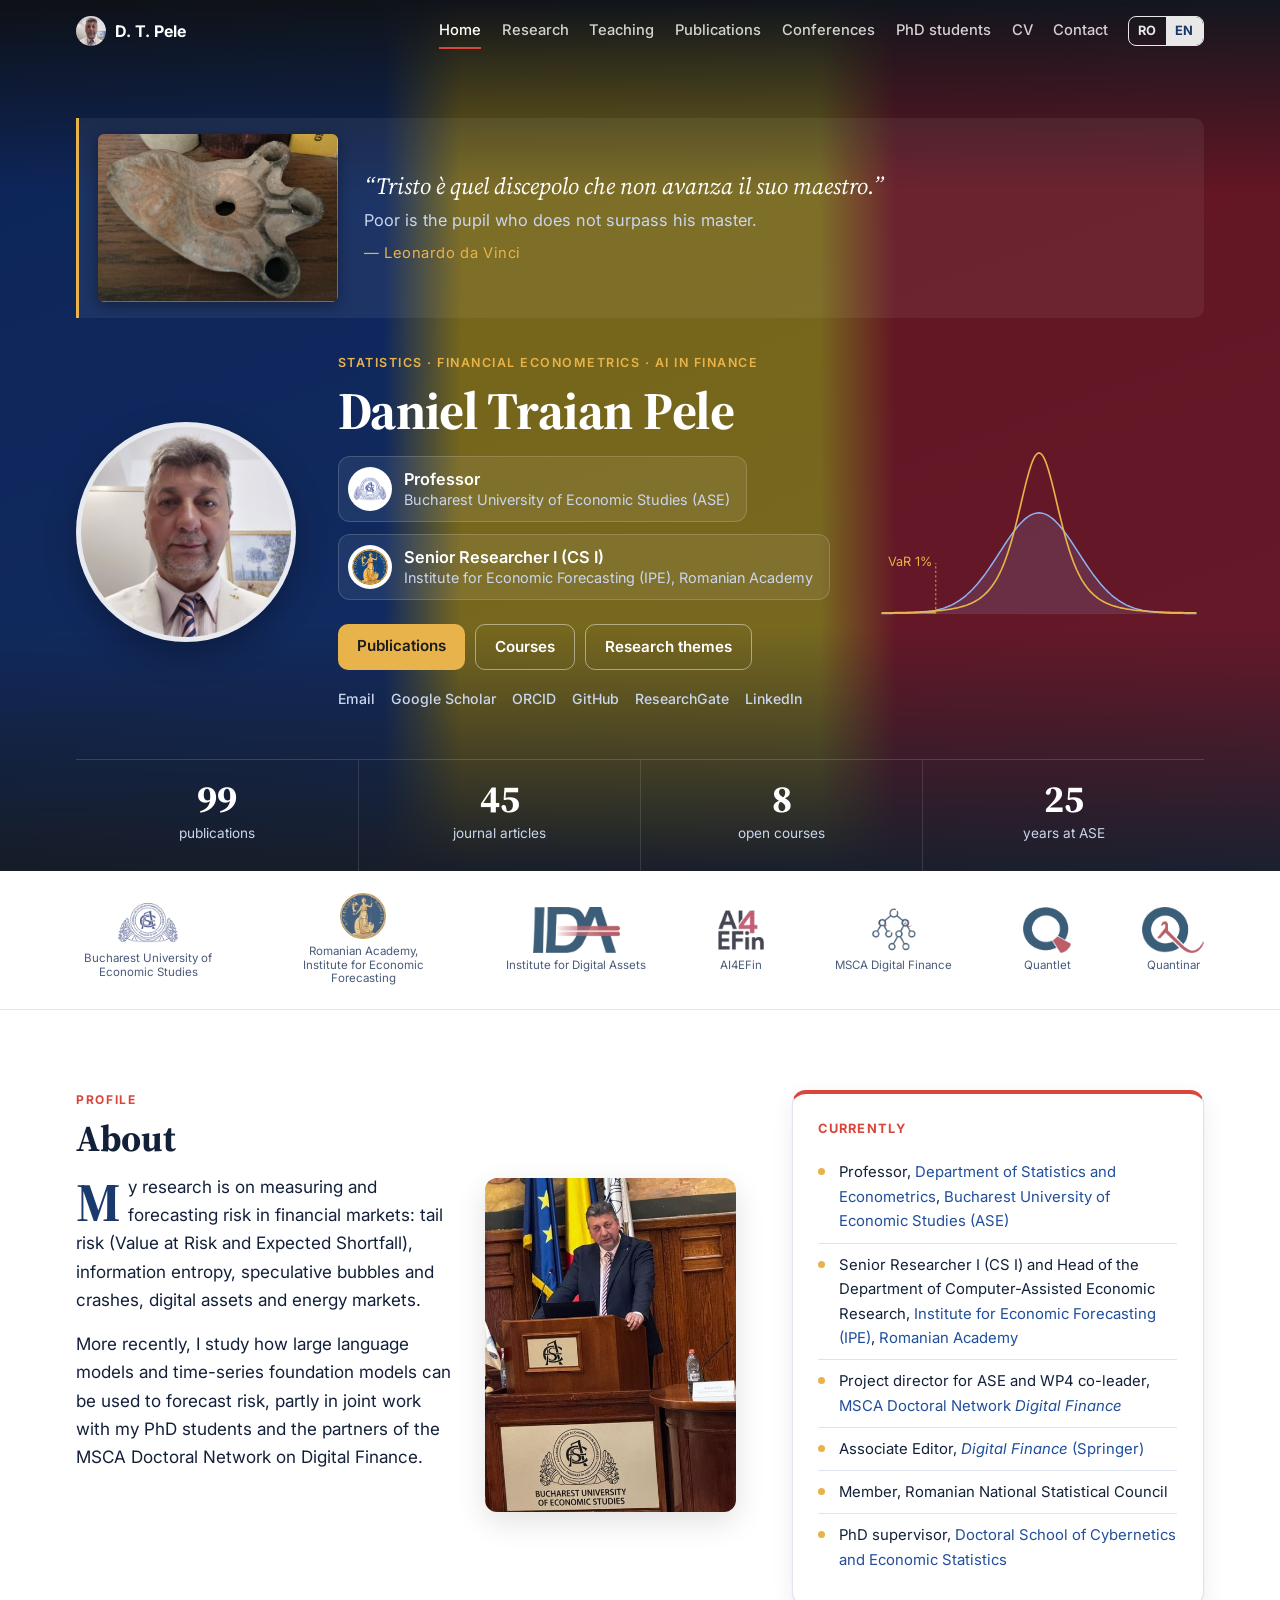
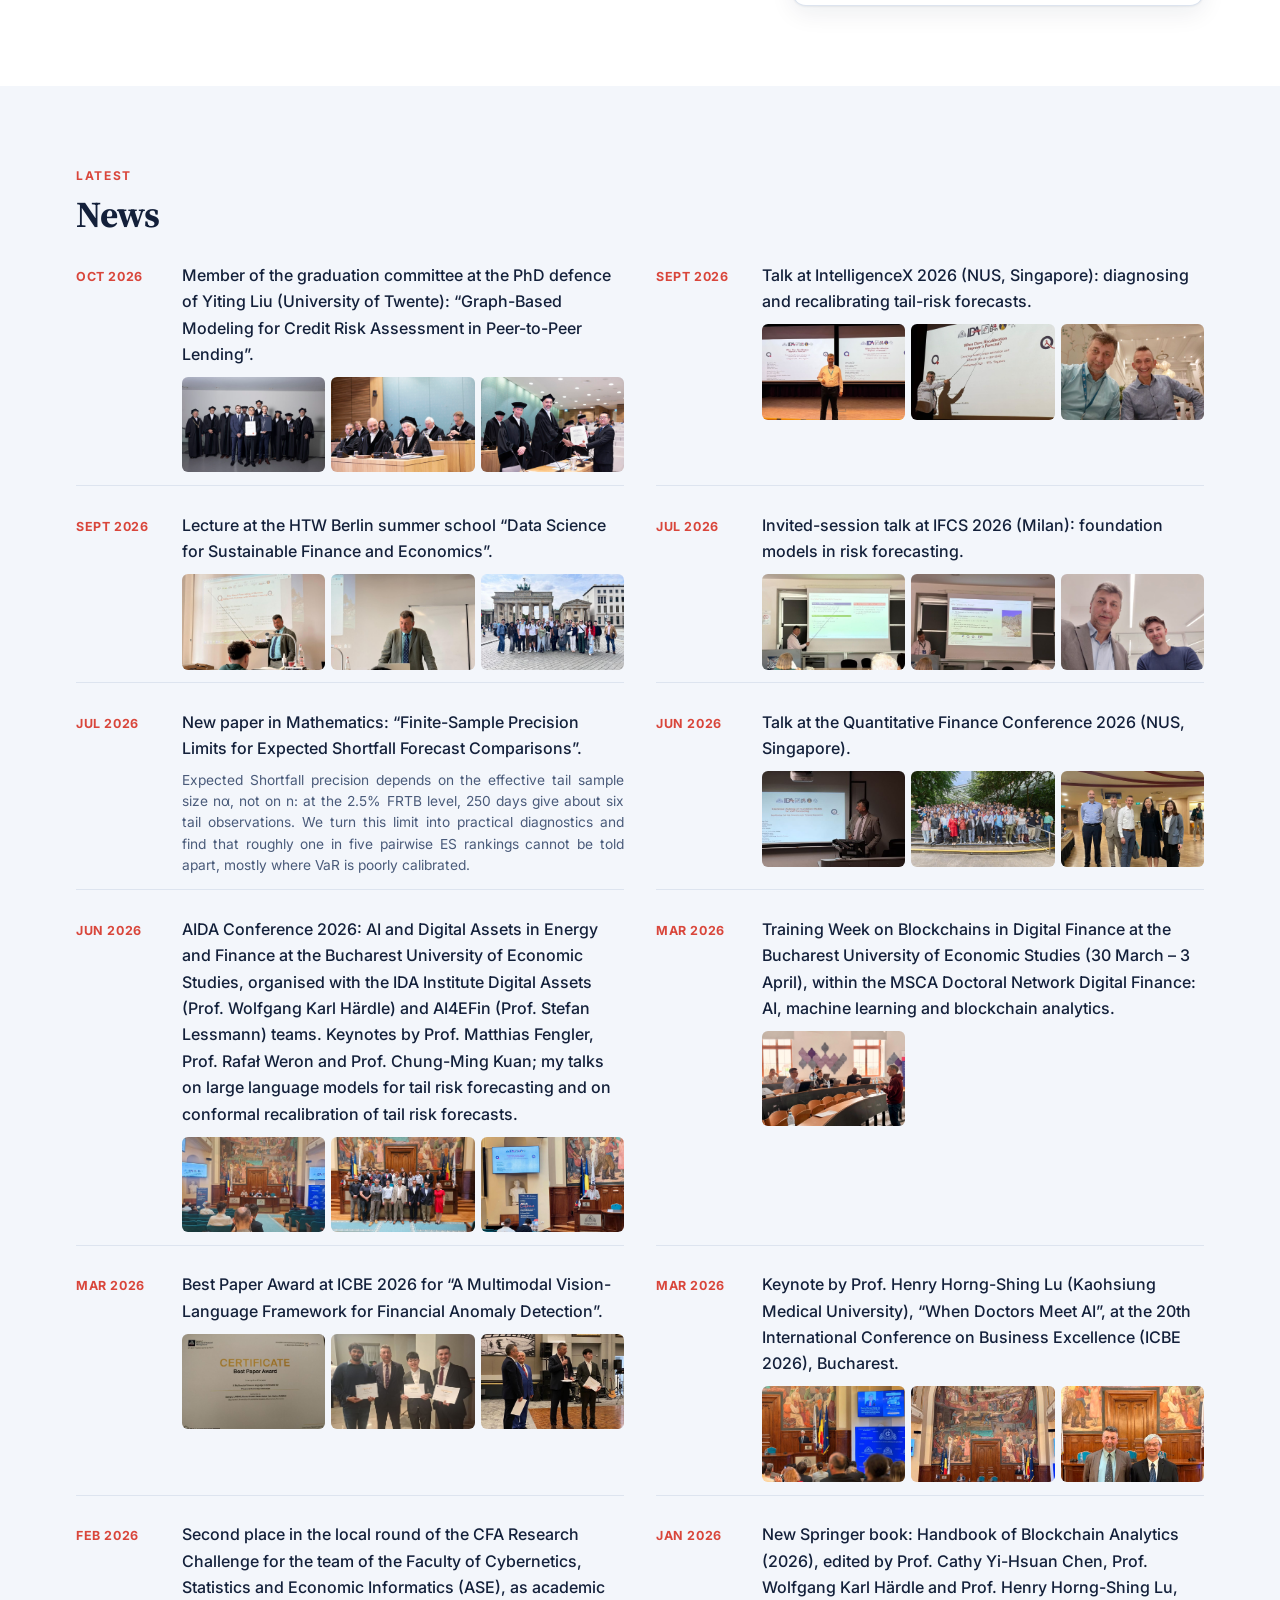
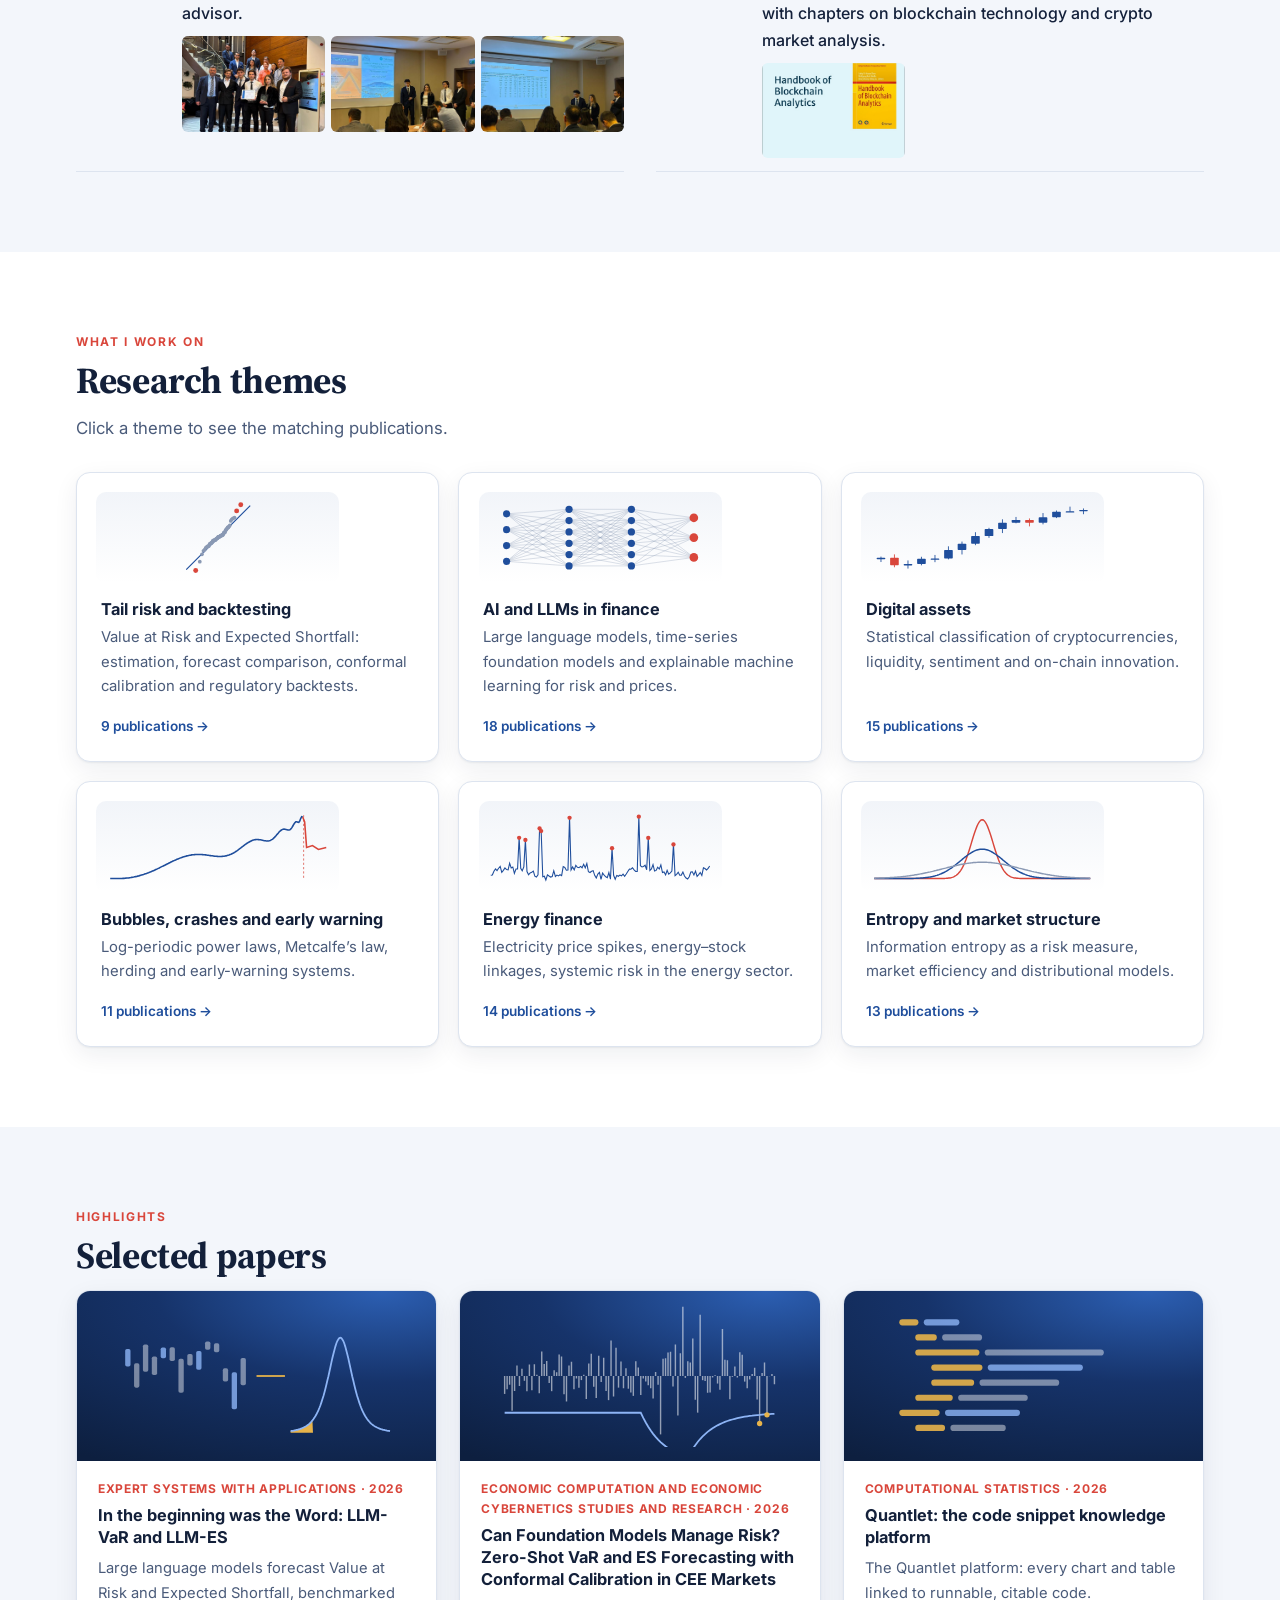
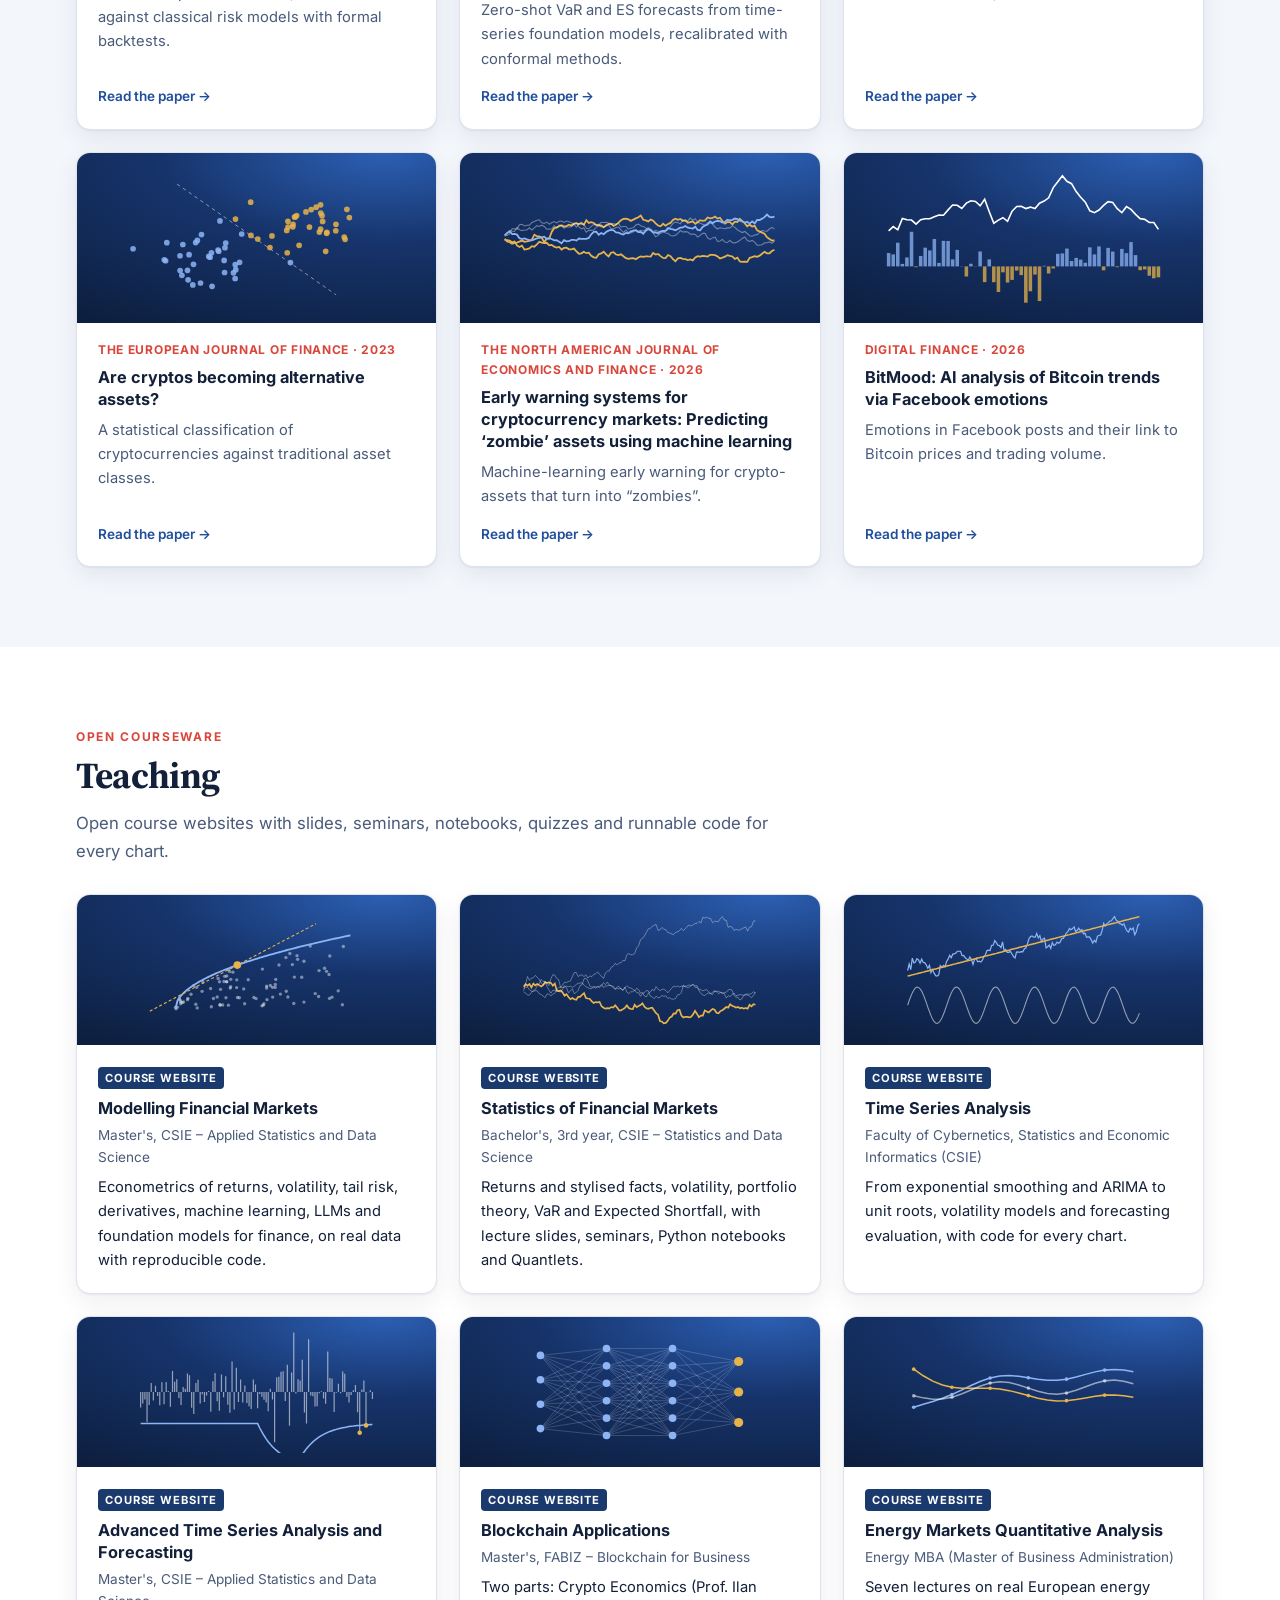
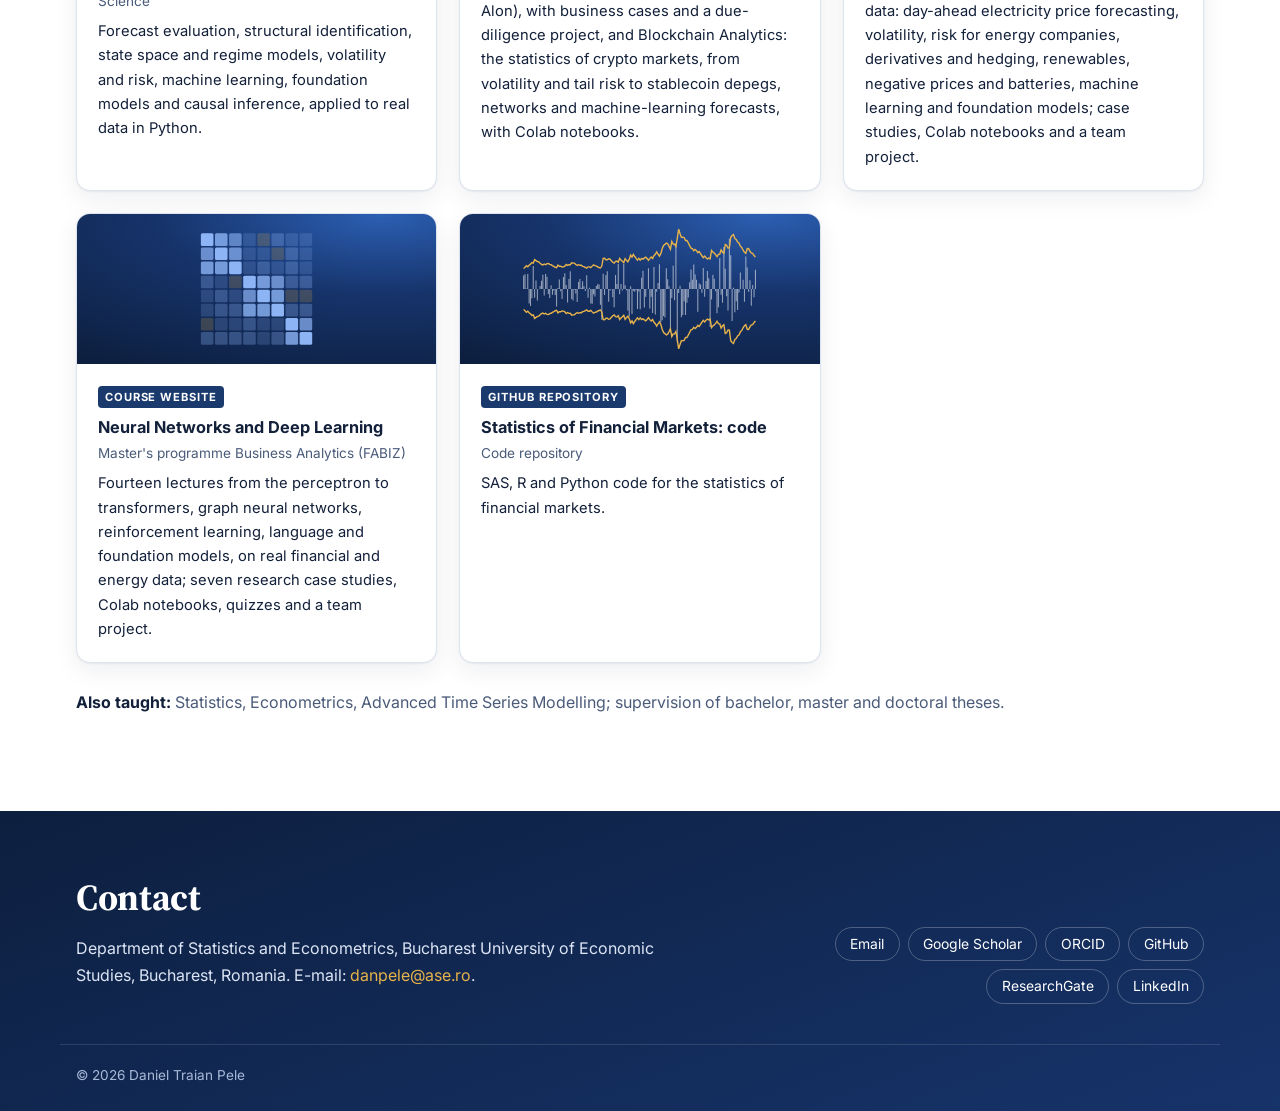
==== commit 00841bc2: "Teaching: Neural Networks and Deep Learning course site" ====
--- a/index.html
+++ b/index.html
@@ -126,9 +126,9 @@
                 <span class="tag">Course website</span>
                 <h4>Blockchain Applications</h4><p class="meta">Master's, FABIZ – Blockchain for Business</p><p>Two parts: Crypto Economics (Prof. Ilan Alon), with business cases and a due-diligence project, and Blockchain Analytics: the statistics of crypto markets, from volatility and tail risk to stablecoin depegs, networks and machine-learning forecasts, with Colab notebooks.</p></div></a><a class="course" href="https://danpele.github.io/EMQA/" target="_blank" rel="noopener"><div class="fig fig-viz"><svg class="viz " viewBox="0 0 320 160" preserveAspectRatio="xMidYMid meet" aria-hidden="true"><path d="M16.0 100.0 L28.5 96.1 L41.0 92.5 L53.6 88.3 L66.1 83.3 L78.6 77.5 L91.1 71.5 L103.7 65.9 L116.2 61.6 L128.7 59.0 L141.2 58.4 L153.7 59.4 L166.3 61.3 L178.8 63.3 L191.3 64.7 L203.8 64.7 L216.3 63.2 L228.9 60.4 L241.4 56.9 L253.9 53.6 L266.4 51.3 L279.0 50.4 L291.5 51.1 L304.0 53.3" fill="none" stroke="#8DB4F5" stroke-width="2"></path><circle cx="16.0" cy="100.0" r="2.4" fill="#8DB4F5"></circle><circle cx="66.1" cy="83.3" r="2.4" fill="#8DB4F5"></circle><circle cx="116.2" cy="61.6" r="2.4" fill="#8DB4F5"></circle><circle cx="166.3" cy="61.3" r="2.4" fill="#8DB4F5"></circle><circle cx="216.3" cy="63.2" r="2.4" fill="#8DB4F5"></circle><circle cx="266.4" cy="51.3" r="2.4" fill="#8DB4F5"></circle><path d="M16.0 50.0 L28.5 58.7 L41.0 65.7 L53.6 70.7 L66.1 73.8 L78.6 75.1 L91.1 75.2 L103.7 75.0 L116.2 75.1 L128.7 76.1 L141.2 78.2 L153.7 81.2 L166.3 84.7 L178.8 88.1 L191.3 90.5 L203.8 91.7 L216.3 91.4 L228.9 89.9 L241.4 87.8 L253.9 85.6 L266.4 84.1 L279.0 83.8 L291.5 84.8 L304.0 86.9" fill="none" stroke="#E7B34A" stroke-width="2"></path><circle cx="16.0" cy="50.0" r="2.4" fill="#E7B34A"></circle><circle cx="66.1" cy="73.8" r="2.4" fill="#E7B34A"></circle><circle cx="116.2" cy="75.1" r="2.4" fill="#E7B34A"></circle><circle cx="166.3" cy="84.7" r="2.4" fill="#E7B34A"></circle><circle cx="216.3" cy="91.4" r="2.4" fill="#E7B34A"></circle><circle cx="266.4" cy="84.1" r="2.4" fill="#E7B34A"></circle><path d="M16.0 85.0 L28.5 87.7 L41.0 89.4 L53.6 89.3 L66.1 86.9 L78.6 82.6 L91.1 77.3 L103.7 72.1 L116.2 68.3 L128.7 66.7 L141.2 67.6 L153.7 70.7 L166.3 74.9 L178.8 79.1 L191.3 82.1 L203.8 83.0 L216.3 81.4 L228.9 77.8 L241.4 73.2 L253.9 68.6 L266.4 65.4 L279.0 64.4 L291.5 65.8 L304.0 69.3" fill="none" stroke="rgba(255,255,255,0.55)" stroke-width="2"></path><circle cx="16.0" cy="85.0" r="2.4" fill="rgba(255,255,255,0.55)"></circle><circle cx="66.1" cy="86.9" r="2.4" fill="rgba(255,255,255,0.55)"></circle><circle cx="116.2" cy="68.3" r="2.4" fill="rgba(255,255,255,0.55)"></circle><circle cx="166.3" cy="74.9" r="2.4" fill="rgba(255,255,255,0.55)"></circle><circle cx="216.3" cy="81.4" r="2.4" fill="rgba(255,255,255,0.55)"></circle><circle cx="266.4" cy="65.4" r="2.4" fill="rgba(255,255,255,0.55)"></circle></svg></div><div class="course-body">
                 <span class="tag">Course website</span>
-                <h4>Energy Markets Quantitative Analysis</h4><p class="meta">Energy MBA (Master of Business Administration)</p><p>Seven lectures on real European energy data: day-ahead electricity price forecasting, volatility, risk for energy companies, derivatives and hedging, renewables, negative prices and batteries, machine learning and foundation models; case studies, Colab notebooks and a team project.</p></div></a><a class="course" href="https://github.com/danpele/NEURAL_BIZ" target="_blank" rel="noopener"><div class="fig fig-viz"><svg class="viz " viewBox="0 0 320 160" preserveAspectRatio="xMidYMid meet" aria-hidden="true"><rect x="87.0" y="7.0" width="16.5" height="16.5" rx="2" fill="#8DB4F5" opacity="1.0"></rect><rect x="105.5" y="7.0" width="16.5" height="16.5" rx="2" fill="#8DB4F5" opacity="0.8"></rect><rect x="124.0" y="7.0" width="16.5" height="16.5" rx="2" fill="#8DB4F5" opacity="0.6"></rect><rect x="142.5" y="7.0" width="16.5" height="16.5" rx="2" fill="#8DB4F5" opacity="0.2"></rect><rect x="161.0" y="7.0" width="16.5" height="16.5" rx="2" fill="#E7B34A" opacity="0.2"></rect><rect x="179.5" y="7.0" width="16.5" height="16.5" rx="2" fill="#8DB4F5" opacity="0.3"></rect><rect x="198.0" y="7.0" width="16.5" height="16.5" rx="2" fill="#8DB4F5" opacity="0.2"></rect><rect x="216.5" y="7.0" width="16.5" height="16.5" rx="2" fill="#8DB4F5" opacity="0.2"></rect><rect x="87.0" y="25.5" width="16.5" height="16.5" rx="2" fill="#8DB4F5" opacity="0.7"></rect><rect x="105.5" y="25.5" width="16.5" height="16.5" rx="2" fill="#8DB4F5" opacity="1.0"></rect><rect x="124.0" y="25.5" width="16.5" height="16.5" rx="2" fill="#8DB4F5" opacity="0.7"></rect><rect x="142.5" y="25.5" width="16.5" height="16.5" rx="2" fill="#8DB4F5" opacity="0.2"></rect><rect x="161.0" y="25.5" width="16.5" height="16.5" rx="2" fill="#8DB4F5" opacity="0.2"></rect><rect x="179.5" y="25.5" width="16.5" height="16.5" rx="2" fill="#E7B34A" opacity="0.2"></rect><rect x="198.0" y="25.5" width="16.5" height="16.5" rx="2" fill="#8DB4F5" opacity="0.3"></rect><rect x="216.5" y="25.5" width="16.5" height="16.5" rx="2" fill="#8DB4F5" opacity="0.2"></rect><rect x="87.0" y="44.0" width="16.5" height="16.5" rx="2" fill="#8DB4F5" opacity="0.8"></rect><rect x="105.5" y="44.0" width="16.5" height="16.5" rx="2" fill="#8DB4F5" opacity="0.8"></rect><rect x="124.0" y="44.0" width="16.5" height="16.5" rx="2" fill="#8DB4F5" opacity="1.0"></rect><rect x="142.5" y="44.0" width="16.5" height="16.5" rx="2" fill="#8DB4F5" opacity="0.2"></rect><rect x="161.0" y="44.0" width="16.5" height="16.5" rx="2" fill="#8DB4F5" opacity="0.3"></rect><rect x="179.5" y="44.0" width="16.5" height="16.5" rx="2" fill="#8DB4F5" opacity="0.2"></rect><rect x="198.0" y="44.0" width="16.5" height="16.5" rx="2" fill="#8DB4F5" opacity="0.3"></rect><rect x="216.5" y="44.0" width="16.5" height="16.5" rx="2" fill="#8DB4F5" opacity="0.2"></rect><rect x="87.0" y="62.5" width="16.5" height="16.5" rx="2" fill="#8DB4F5" opacity="0.3"></rect><rect x="105.5" y="62.5" width="16.5" height="16.5" rx="2" fill="#8DB4F5" opacity="0.2"></rect><rect x="124.0" y="62.5" width="16.5" height="16.5" rx="2" fill="#E7B34A" opacity="0.2"></rect><rect x="142.5" y="62.5" width="16.5" height="16.5" rx="2" fill="#8DB4F5" opacity="1.0"></rect><rect x="161.0" y="62.5" width="16.5" height="16.5" rx="2" fill="#8DB4F5" opacity="0.8"></rect><rect x="179.5" y="62.5" width="16.5" height="16.5" rx="2" fill="#8DB4F5" opacity="0.7"></rect><rect x="198.0" y="62.5" width="16.5" height="16.5" rx="2" fill="#8DB4F5" opacity="0.3"></rect><rect x="216.5" y="62.5" width="16.5" height="16.5" rx="2" fill="#8DB4F5" opacity="0.3"></rect><rect x="87.0" y="81.0" width="16.5" height="16.5" rx="2" fill="#8DB4F5" opacity="0.2"></rect><rect x="105.5" y="81.0" width="16.5" height="16.5" rx="2" fill="#8DB4F5" opacity="0.3"></rect><rect x="124.0" y="81.0" width="16.5" height="16.5" rx="2" fill="#8DB4F5" opacity="0.2"></rect><rect x="142.5" y="81.0" width="16.5" height="16.5" rx="2" fill="#8DB4F5" opacity="0.7"></rect><rect x="161.0" y="81.0" width="16.5" height="16.5" rx="2" fill="#8DB4F5" opacity="1.0"></rect><rect x="179.5" y="81.0" width="16.5" height="16.5" rx="2" fill="#8DB4F5" opacity="0.8"></rect><rect x="198.0" y="81.0" width="16.5" height="16.5" rx="2" fill="#E7B34A" opacity="0.2"></rect><rect x="216.5" y="81.0" width="16.5" height="16.5" rx="2" fill="#E7B34A" opacity="0.2"></rect><rect x="87.0" y="99.5" width="16.5" height="16.5" rx="2" fill="#8DB4F5" opacity="0.2"></rect><rect x="105.5" y="99.5" width="16.5" height="16.5" rx="2" fill="#8DB4F5" opacity="0.3"></rect><rect x="124.0" y="99.5" width="16.5" height="16.5" rx="2" fill="#8DB4F5" opacity="0.3"></rect><rect x="142.5" y="99.5" width="16.5" height="16.5" rx="2" fill="#8DB4F5" opacity="0.8"></rect><rect x="161.0" y="99.5" width="16.5" height="16.5" rx="2" fill="#8DB4F5" opacity="0.8"></rect><rect x="179.5" y="99.5" width="16.5" height="16.5" rx="2" fill="#8DB4F5" opacity="1.0"></rect><rect x="198.0" y="99.5" width="16.5" height="16.5" rx="2" fill="#8DB4F5" opacity="0.3"></rect><rect x="216.5" y="99.5" width="16.5" height="16.5" rx="2" fill="#8DB4F5" opacity="0.3"></rect><rect x="87.0" y="118.0" width="16.5" height="16.5" rx="2" fill="#E7B34A" opacity="0.2"></rect><rect x="105.5" y="118.0" width="16.5" height="16.5" rx="2" fill="#8DB4F5" opacity="0.2"></rect><rect x="124.0" y="118.0" width="16.5" height="16.5" rx="2" fill="#8DB4F5" opacity="0.2"></rect><rect x="142.5" y="118.0" width="16.5" height="16.5" rx="2" fill="#8DB4F5" opacity="0.3"></rect><rect x="161.0" y="118.0" width="16.5" height="16.5" rx="2" fill="#8DB4F5" opacity="0.2"></rect><rect x="179.5" y="118.0" width="16.5" height="16.5" rx="2" fill="#8DB4F5" opacity="0.2"></rect><rect x="198.0" y="118.0" width="16.5" height="16.5" rx="2" fill="#8DB4F5" opacity="1.0"></rect><rect x="216.5" y="118.0" width="16.5" height="16.5" rx="2" fill="#8DB4F5" opacity="0.7"></rect><rect x="87.0" y="136.5" width="16.5" height="16.5" rx="2" fill="#8DB4F5" opacity="0.3"></rect><rect x="105.5" y="136.5" width="16.5" height="16.5" rx="2" fill="#8DB4F5" opacity="0.3"></rect><rect x="124.0" y="136.5" width="16.5" height="16.5" rx="2" fill="#8DB4F5" opacity="0.3"></rect><rect x="142.5" y="136.5" width="16.5" height="16.5" rx="2" fill="#8DB4F5" opacity="0.3"></rect><rect x="161.0" y="136.5" width="16.5" height="16.5" rx="2" fill="#8DB4F5" opacity="0.2"></rect><rect x="179.5" y="136.5" width="16.5" height="16.5" rx="2" fill="#8DB4F5" opacity="0.3"></rect><rect x="198.0" y="136.5" width="16.5" height="16.5" rx="2" fill="#8DB4F5" opacity="0.8"></rect><rect x="216.5" y="136.5" width="16.5" height="16.5" rx="2" fill="#8DB4F5" opacity="1.0"></rect></svg></div><div class="course-body">
-                <span class="tag">GitHub repository</span>
-                <h4>Neural Networks and Deep Learning</h4><p class="meta">Course repository</p><p>Neural networks and deep learning with business applications.</p></div></a><a class="course" href="https://github.com/danpele/Stat_fin_markets" target="_blank" rel="noopener"><div class="fig fig-viz"><svg class="viz " viewBox="0 0 320 160" preserveAspectRatio="xMidYMid meet" aria-hidden="true"><line x1="8.0" x2="8.0" y1="80.0" y2="62.3" stroke="rgba(255,255,255,0.55)" stroke-width="1.4"></line><line x1="9.8" x2="9.8" y1="80.0" y2="60.7" stroke="rgba(255,255,255,0.55)" stroke-width="1.4"></line><line x1="11.6" x2="11.6" y1="80.0" y2="79.4" stroke="rgba(255,255,255,0.55)" stroke-width="1.4"></line><line x1="13.4" x2="13.4" y1="80.0" y2="60.2" stroke="rgba(255,255,255,0.55)" stroke-width="1.4"></line><line x1="15.2" x2="15.2" y1="80.0" y2="99.0" stroke="rgba(255,255,255,0.55)" stroke-width="1.4"></line><line x1="17.0" x2="17.0" y1="80.0" y2="102.2" stroke="rgba(255,255,255,0.55)" stroke-width="1.4"></line><line x1="18.8" x2="18.8" y1="80.0" y2="92.2" stroke="rgba(255,255,255,0.55)" stroke-width="1.4"></line><line x1="20.6" x2="20.6" y1="80.0" y2="49.8" stroke="rgba(255,255,255,0.55)" stroke-width="1.4"></line><line x1="22.4" x2="22.4" y1="80.0" y2="91.5" stroke="rgba(255,255,255,0.55)" stroke-width="1.4"></line><line x1="24.2" x2="24.2" y1="80.0" y2="68.8" stroke="rgba(255,255,255,0.55)" stroke-width="1.4"></line><line x1="26.0" x2="26.0" y1="80.0" y2="95.2" stroke="rgba(255,255,255,0.55)" stroke-width="1.4"></line><line x1="27.8" x2="27.8" y1="80.0" y2="80.3" stroke="rgba(255,255,255,0.55)" stroke-width="1.4"></line><line x1="29.6" x2="29.6" y1="80.0" y2="76.0" stroke="rgba(255,255,255,0.55)" stroke-width="1.4"></line><line x1="31.4" x2="31.4" y1="80.0" y2="69.2" stroke="rgba(255,255,255,0.55)" stroke-width="1.4"></line><line x1="33.2" x2="33.2" y1="80.0" y2="61.4" stroke="rgba(255,255,255,0.55)" stroke-width="1.4"></line><line x1="35.0" x2="35.0" y1="80.0" y2="88.6" stroke="rgba(255,255,255,0.55)" stroke-width="1.4"></line><line x1="36.8" x2="36.8" y1="80.0" y2="60.3" stroke="rgba(255,255,255,0.55)" stroke-width="1.4"></line><line x1="38.6" x2="38.6" y1="80.0" y2="63.8" stroke="rgba(255,255,255,0.55)" stroke-width="1.4"></line><line x1="40.4" x2="40.4" y1="80.0" y2="86.5" stroke="rgba(255,255,255,0.55)" stroke-width="1.4"></line><line x1="42.2" x2="42.2" y1="80.0" y2="91.9" stroke="rgba(255,255,255,0.55)" stroke-width="1.4"></line><line x1="44.0" x2="44.0" y1="80.0" y2="75.2" stroke="rgba(255,255,255,0.55)" stroke-width="1.4"></line><line x1="45.8" x2="45.8" y1="80.0" y2="87.5" stroke="rgba(255,255,255,0.55)" stroke-width="1.4"></line><line x1="47.6" x2="47.6" y1="80.0" y2="82.0" stroke="rgba(255,255,255,0.55)" stroke-width="1.4"></line><line x1="49.4" x2="49.4" y1="80.0" y2="87.8" stroke="rgba(255,255,255,0.55)" stroke-width="1.4"></line><line x1="51.2" x2="51.2" y1="80.0" y2="103.1" stroke="rgba(255,255,255,0.55)" stroke-width="1.4"></line><line x1="53.0" x2="53.0" y1="80.0" y2="78.7" stroke="rgba(255,255,255,0.55)" stroke-width="1.4"></line><line x1="54.8" x2="54.8" y1="80.0" y2="67.5" stroke="rgba(255,255,255,0.55)" stroke-width="1.4"></line><line x1="56.6" x2="56.6" y1="80.0" y2="82.9" stroke="rgba(255,255,255,0.55)" stroke-width="1.4"></line><line x1="58.4" x2="58.4" y1="80.0" y2="93.2" stroke="rgba(255,255,255,0.55)" stroke-width="1.4"></line><line x1="60.2" x2="60.2" y1="80.0" y2="64.1" stroke="rgba(255,255,255,0.55)" stroke-width="1.4"></line><line x1="62.0" x2="62.0" y1="80.0" y2="59.2" stroke="rgba(255,255,255,0.55)" stroke-width="1.4"></line><line x1="63.8" x2="63.8" y1="80.0" y2="74.8" stroke="rgba(255,255,255,0.55)" stroke-width="1.4"></line><line x1="65.6" x2="65.6" y1="80.0" y2="97.8" stroke="rgba(255,255,255,0.55)" stroke-width="1.4"></line><line x1="67.4" x2="67.4" y1="80.0" y2="66.9" stroke="rgba(255,255,255,0.55)" stroke-width="1.4"></line><line x1="69.2" x2="69.2" y1="80.0" y2="56.8" stroke="rgba(255,255,255,0.55)" stroke-width="1.4"></line><line x1="71.0" x2="71.0" y1="80.0" y2="93.0" stroke="rgba(255,255,255,0.55)" stroke-width="1.4"></line><line x1="72.8" x2="72.8" y1="80.0" y2="95.2" stroke="rgba(255,255,255,0.55)" stroke-width="1.4"></line><line x1="74.6" x2="74.6" y1="80.0" y2="81.1" stroke="rgba(255,255,255,0.55)" stroke-width="1.4"></line><line x1="76.4" x2="76.4" y1="80.0" y2="85.9" stroke="rgba(255,255,255,0.55)" stroke-width="1.4"></line><line x1="78.2" x2="78.2" y1="80.0" y2="97.0" stroke="rgba(255,255,255,0.55)" stroke-width="1.4"></line><line x1="80.0" x2="80.0" y1="80.0" y2="70.7" stroke="rgba(255,255,255,0.55)" stroke-width="1.4"></line><line x1="81.8" x2="81.8" y1="80.0" y2="66.8" stroke="rgba(255,255,255,0.55)" stroke-width="1.4"></line><line x1="83.6" x2="83.6" y1="80.0" y2="78.4" stroke="rgba(255,255,255,0.55)" stroke-width="1.4"></line><line x1="85.3" x2="85.3" y1="80.0" y2="69.9" stroke="rgba(255,255,255,0.55)" stroke-width="1.4"></line><line x1="87.1" x2="87.1" y1="80.0" y2="76.4" stroke="rgba(255,255,255,0.55)" stroke-width="1.4"></line><line x1="88.9" x2="88.9" y1="80.0" y2="82.7" stroke="rgba(255,255,255,0.55)" stroke-width="1.4"></line><line x1="90.7" x2="90.7" y1="80.0" y2="62.0" stroke="rgba(255,255,255,0.55)" stroke-width="1.4"></line><line x1="92.5" x2="92.5" y1="80.0" y2="91.6" stroke="rgba(255,255,255,0.55)" stroke-width="1.4"></line><line x1="94.3" x2="94.3" y1="80.0" y2="78.3" stroke="rgba(255,255,255,0.55)" stroke-width="1.4"></line><line x1="96.1" x2="96.1" y1="80.0" y2="99.1" stroke="rgba(255,255,255,0.55)" stroke-width="1.4"></line><line x1="97.9" x2="97.9" y1="80.0" y2="99.5" stroke="rgba(255,255,255,0.55)" stroke-width="1.4"></line><line x1="99.7" x2="99.7" y1="80.0" y2="87.0" stroke="rgba(255,255,255,0.55)" stroke-width="1.4"></line><line x1="101.5" x2="101.5" y1="80.0" y2="89.8" stroke="rgba(255,255,255,0.55)" stroke-width="1.4"></line><line x1="103.3" x2="103.3" y1="80.0" y2="76.2" stroke="rgba(255,255,255,0.55)" stroke-width="1.4"></line><line x1="105.1" x2="105.1" y1="80.0" y2="73.8" stroke="rgba(255,255,255,0.55)" stroke-width="1.4"></line><line x1="106.9" x2="106.9" y1="80.0" y2="74.0" stroke="rgba(255,255,255,0.55)" stroke-width="1.4"></line><line x1="108.7" x2="108.7" y1="80.0" y2="100.7" stroke="rgba(255,255,255,0.55)" stroke-width="1.4"></line><line x1="110.5" x2="110.5" y1="80.0" y2="120.4" stroke="rgba(255,255,255,0.55)" stroke-width="1.4"></line><line x1="112.3" x2="112.3" y1="80.0" y2="59.9" stroke="rgba(255,255,255,0.55)" stroke-width="1.4"></line><line x1="114.1" x2="114.1" y1="80.0" y2="87.9" stroke="rgba(255,255,255,0.55)" stroke-width="1.4"></line><line x1="115.9" x2="115.9" y1="80.0" y2="61.8" stroke="rgba(255,255,255,0.55)" stroke-width="1.4"></line><line x1="117.7" x2="117.7" y1="80.0" y2="56.7" stroke="rgba(255,255,255,0.55)" stroke-width="1.4"></line><line x1="119.5" x2="119.5" y1="80.0" y2="96.7" stroke="rgba(255,255,255,0.55)" stroke-width="1.4"></line><line x1="121.3" x2="121.3" y1="80.0" y2="81.9" stroke="rgba(255,255,255,0.55)" stroke-width="1.4"></line><line x1="123.1" x2="123.1" y1="80.0" y2="80.4" stroke="rgba(255,255,255,0.55)" stroke-width="1.4"></line><line x1="124.9" x2="124.9" y1="80.0" y2="90.7" stroke="rgba(255,255,255,0.55)" stroke-width="1.4"></line><line x1="126.7" x2="126.7" y1="80.0" y2="103.8" stroke="rgba(255,255,255,0.55)" stroke-width="1.4"></line><line x1="128.5" x2="128.5" y1="80.0" y2="61.6" stroke="rgba(255,255,255,0.55)" stroke-width="1.4"></line><line x1="130.3" x2="130.3" y1="80.0" y2="73.5" stroke="rgba(255,255,255,0.55)" stroke-width="1.4"></line><line x1="132.1" x2="132.1" y1="80.0" y2="47.3" stroke="rgba(255,255,255,0.55)" stroke-width="1.4"></line><line x1="133.9" x2="133.9" y1="80.0" y2="86.8" stroke="rgba(255,255,255,0.55)" stroke-width="1.4"></line><line x1="135.7" x2="135.7" y1="80.0" y2="73.4" stroke="rgba(255,255,255,0.55)" stroke-width="1.4"></line><line x1="137.5" x2="137.5" y1="80.0" y2="81.9" stroke="rgba(255,255,255,0.55)" stroke-width="1.4"></line><line x1="139.3" x2="139.3" y1="80.0" y2="47.3" stroke="rgba(255,255,255,0.55)" stroke-width="1.4"></line><line x1="141.1" x2="141.1" y1="80.0" y2="75.2" stroke="rgba(255,255,255,0.55)" stroke-width="1.4"></line><line x1="142.9" x2="142.9" y1="80.0" y2="81.8" stroke="rgba(255,255,255,0.55)" stroke-width="1.4"></line><line x1="144.7" x2="144.7" y1="80.0" y2="108.1" stroke="rgba(255,255,255,0.55)" stroke-width="1.4"></line><line x1="146.5" x2="146.5" y1="80.0" y2="116.0" stroke="rgba(255,255,255,0.55)" stroke-width="1.4"></line><line x1="148.3" x2="148.3" y1="80.0" y2="76.4" stroke="rgba(255,255,255,0.55)" stroke-width="1.4"></line><line x1="150.1" x2="150.1" y1="80.0" y2="112.9" stroke="rgba(255,255,255,0.55)" stroke-width="1.4"></line><line x1="151.9" x2="151.9" y1="80.0" y2="82.3" stroke="rgba(255,255,255,0.55)" stroke-width="1.4"></line><line x1="153.7" x2="153.7" y1="80.0" y2="83.6" stroke="rgba(255,255,255,0.55)" stroke-width="1.4"></line><line x1="155.5" x2="155.5" y1="80.0" y2="81.2" stroke="rgba(255,255,255,0.55)" stroke-width="1.4"></line><line x1="157.3" x2="157.3" y1="80.0" y2="106.1" stroke="rgba(255,255,255,0.55)" stroke-width="1.4"></line><line x1="159.1" x2="159.1" y1="80.0" y2="83.2" stroke="rgba(255,255,255,0.55)" stroke-width="1.4"></line><line x1="160.9" x2="160.9" y1="80.0" y2="106.4" stroke="rgba(255,255,255,0.55)" stroke-width="1.4"></line><line x1="162.7" x2="162.7" y1="80.0" y2="65.2" stroke="rgba(255,255,255,0.55)" stroke-width="1.4"></line><line x1="164.5" x2="164.5" y1="80.0" y2="56.0" stroke="rgba(255,255,255,0.55)" stroke-width="1.4"></line><line x1="166.3" x2="166.3" y1="80.0" y2="104.3" stroke="rgba(255,255,255,0.55)" stroke-width="1.4"></line><line x1="168.1" x2="168.1" y1="80.0" y2="90.0" stroke="rgba(255,255,255,0.55)" stroke-width="1.4"></line><line x1="169.9" x2="169.9" y1="80.0" y2="80.2" stroke="rgba(255,255,255,0.55)" stroke-width="1.4"></line><line x1="171.7" x2="171.7" y1="80.0" y2="52.8" stroke="rgba(255,255,255,0.55)" stroke-width="1.4"></line><line x1="173.5" x2="173.5" y1="80.0" y2="105.6" stroke="rgba(255,255,255,0.55)" stroke-width="1.4"></line><line x1="175.3" x2="175.3" y1="80.0" y2="90.3" stroke="rgba(255,255,255,0.55)" stroke-width="1.4"></line><line x1="177.1" x2="177.1" y1="80.0" y2="111.6" stroke="rgba(255,255,255,0.55)" stroke-width="1.4"></line><line x1="178.9" x2="178.9" y1="80.0" y2="51.3" stroke="rgba(255,255,255,0.55)" stroke-width="1.4"></line><line x1="180.7" x2="180.7" y1="80.0" y2="113.5" stroke="rgba(255,255,255,0.55)" stroke-width="1.4"></line><line x1="182.5" x2="182.5" y1="80.0" y2="83.6" stroke="rgba(255,255,255,0.55)" stroke-width="1.4"></line><line x1="184.3" x2="184.3" y1="80.0" y2="72.0" stroke="rgba(255,255,255,0.55)" stroke-width="1.4"></line><line x1="186.1" x2="186.1" y1="80.0" y2="47.6" stroke="rgba(255,255,255,0.55)" stroke-width="1.4"></line><line x1="187.9" x2="187.9" y1="80.0" y2="123.5" stroke="rgba(255,255,255,0.55)" stroke-width="1.4"></line><line x1="189.7" x2="189.7" y1="80.0" y2="121.1" stroke="rgba(255,255,255,0.55)" stroke-width="1.4"></line><line x1="191.5" x2="191.5" y1="80.0" y2="115.3" stroke="rgba(255,255,255,0.55)" stroke-width="1.4"></line><line x1="193.3" x2="193.3" y1="80.0" y2="117.3" stroke="rgba(255,255,255,0.55)" stroke-width="1.4"></line><line x1="195.1" x2="195.1" y1="80.0" y2="52.7" stroke="rgba(255,255,255,0.55)" stroke-width="1.4"></line><line x1="196.9" x2="196.9" y1="80.0" y2="67.2" stroke="rgba(255,255,255,0.55)" stroke-width="1.4"></line><line x1="198.7" x2="198.7" y1="80.0" y2="76.3" stroke="rgba(255,255,255,0.55)" stroke-width="1.4"></line><line x1="200.5" x2="200.5" y1="80.0" y2="136.6" stroke="rgba(255,255,255,0.55)" stroke-width="1.4"></line><line x1="202.3" x2="202.3" y1="80.0" y2="91.8" stroke="rgba(255,255,255,0.55)" stroke-width="1.4"></line><line x1="204.1" x2="204.1" y1="80.0" y2="49.4" stroke="rgba(255,255,255,0.55)" stroke-width="1.4"></line><line x1="205.9" x2="205.9" y1="80.0" y2="94.6" stroke="rgba(255,255,255,0.55)" stroke-width="1.4"></line><line x1="207.7" x2="207.7" y1="80.0" y2="20.1" stroke="rgba(255,255,255,0.55)" stroke-width="1.4"></line><line x1="209.5" x2="209.5" y1="80.0" y2="150.0" stroke="rgba(255,255,255,0.55)" stroke-width="1.4"></line><line x1="211.3" x2="211.3" y1="80.0" y2="85.3" stroke="rgba(255,255,255,0.55)" stroke-width="1.4"></line><line x1="213.1" x2="213.1" y1="80.0" y2="75.7" stroke="rgba(255,255,255,0.55)" stroke-width="1.4"></line><line x1="214.9" x2="214.9" y1="80.0" y2="117.1" stroke="rgba(255,255,255,0.55)" stroke-width="1.4"></line><line x1="216.7" x2="216.7" y1="80.0" y2="114.1" stroke="rgba(255,255,255,0.55)" stroke-width="1.4"></line><line x1="218.5" x2="218.5" y1="80.0" y2="96.0" stroke="rgba(255,255,255,0.55)" stroke-width="1.4"></line><line x1="220.3" x2="220.3" y1="80.0" y2="114.0" stroke="rgba(255,255,255,0.55)" stroke-width="1.4"></line><line x1="222.1" x2="222.1" y1="80.0" y2="98.1" stroke="rgba(255,255,255,0.55)" stroke-width="1.4"></line><line x1="223.9" x2="223.9" y1="80.0" y2="91.1" stroke="rgba(255,255,255,0.55)" stroke-width="1.4"></line><line x1="225.7" x2="225.7" y1="80.0" y2="71.2" stroke="rgba(255,255,255,0.55)" stroke-width="1.4"></line><line x1="227.5" x2="227.5" y1="80.0" y2="54.4" stroke="rgba(255,255,255,0.55)" stroke-width="1.4"></line><line x1="229.3" x2="229.3" y1="80.0" y2="67.9" stroke="rgba(255,255,255,0.55)" stroke-width="1.4"></line><line x1="231.1" x2="231.1" y1="80.0" y2="48.0" stroke="rgba(255,255,255,0.55)" stroke-width="1.4"></line><line x1="232.9" x2="232.9" y1="80.0" y2="61.0" stroke="rgba(255,255,255,0.55)" stroke-width="1.4"></line><line x1="234.7" x2="234.7" y1="80.0" y2="67.9" stroke="rgba(255,255,255,0.55)" stroke-width="1.4"></line><line x1="236.4" x2="236.4" y1="80.0" y2="109.8" stroke="rgba(255,255,255,0.55)" stroke-width="1.4"></line><line x1="238.2" x2="238.2" y1="80.0" y2="72.8" stroke="rgba(255,255,255,0.55)" stroke-width="1.4"></line><line x1="240.0" x2="240.0" y1="80.0" y2="74.1" stroke="rgba(255,255,255,0.55)" stroke-width="1.4"></line><line x1="241.8" x2="241.8" y1="80.0" y2="85.0" stroke="rgba(255,255,255,0.55)" stroke-width="1.4"></line><line x1="243.6" x2="243.6" y1="80.0" y2="52.6" stroke="rgba(255,255,255,0.55)" stroke-width="1.4"></line><line x1="245.4" x2="245.4" y1="80.0" y2="90.1" stroke="rgba(255,255,255,0.55)" stroke-width="1.4"></line><line x1="247.2" x2="247.2" y1="80.0" y2="69.5" stroke="rgba(255,255,255,0.55)" stroke-width="1.4"></line><line x1="249.0" x2="249.0" y1="80.0" y2="56.5" stroke="rgba(255,255,255,0.55)" stroke-width="1.4"></line><line x1="250.8" x2="250.8" y1="80.0" y2="65.9" stroke="rgba(255,255,255,0.55)" stroke-width="1.4"></line><line x1="252.6" x2="252.6" y1="80.0" y2="129.8" stroke="rgba(255,255,255,0.55)" stroke-width="1.4"></line><line x1="254.4" x2="254.4" y1="80.0" y2="93.7" stroke="rgba(255,255,255,0.55)" stroke-width="1.4"></line><line x1="256.2" x2="256.2" y1="80.0" y2="61.4" stroke="rgba(255,255,255,0.55)" stroke-width="1.4"></line><line x1="258.0" x2="258.0" y1="80.0" y2="66.6" stroke="rgba(255,255,255,0.55)" stroke-width="1.4"></line><line x1="259.8" x2="259.8" y1="80.0" y2="83.1" stroke="rgba(255,255,255,0.55)" stroke-width="1.4"></line><line x1="261.6" x2="261.6" y1="80.0" y2="111.8" stroke="rgba(255,255,255,0.55)" stroke-width="1.4"></line><line x1="263.4" x2="263.4" y1="80.0" y2="104.0" stroke="rgba(255,255,255,0.55)" stroke-width="1.4"></line><line x1="265.2" x2="265.2" y1="80.0" y2="39.2" stroke="rgba(255,255,255,0.55)" stroke-width="1.4"></line><line x1="267.0" x2="267.0" y1="80.0" y2="87.7" stroke="rgba(255,255,255,0.55)" stroke-width="1.4"></line><line x1="268.8" x2="268.8" y1="80.0" y2="98.1" stroke="rgba(255,255,255,0.55)" stroke-width="1.4"></line><line x1="270.6" x2="270.6" y1="80.0" y2="24.9" stroke="rgba(255,255,255,0.55)" stroke-width="1.4"></line><line x1="272.4" x2="272.4" y1="80.0" y2="53.3" stroke="rgba(255,255,255,0.55)" stroke-width="1.4"></line><line x1="274.2" x2="274.2" y1="80.0" y2="89.5" stroke="rgba(255,255,255,0.55)" stroke-width="1.4"></line><line x1="276.0" x2="276.0" y1="80.0" y2="108.1" stroke="rgba(255,255,255,0.55)" stroke-width="1.4"></line><line x1="277.8" x2="277.8" y1="80.0" y2="14.2" stroke="rgba(255,255,255,0.55)" stroke-width="1.4"></line><line x1="279.6" x2="279.6" y1="80.0" y2="35.8" stroke="rgba(255,255,255,0.55)" stroke-width="1.4"></line><line x1="281.4" x2="281.4" y1="80.0" y2="122.1" stroke="rgba(255,255,255,0.55)" stroke-width="1.4"></line><line x1="283.2" x2="283.2" y1="80.0" y2="78.3" stroke="rgba(255,255,255,0.55)" stroke-width="1.4"></line><line x1="285.0" x2="285.0" y1="80.0" y2="110.4" stroke="rgba(255,255,255,0.55)" stroke-width="1.4"></line><line x1="286.8" x2="286.8" y1="80.0" y2="96.0" stroke="rgba(255,255,255,0.55)" stroke-width="1.4"></line><line x1="288.6" x2="288.6" y1="80.0" y2="107.5" stroke="rgba(255,255,255,0.55)" stroke-width="1.4"></line><line x1="290.4" x2="290.4" y1="80.0" y2="84.7" stroke="rgba(255,255,255,0.55)" stroke-width="1.4"></line><line x1="292.2" x2="292.2" y1="80.0" y2="58.5" stroke="rgba(255,255,255,0.55)" stroke-width="1.4"></line><line x1="294.0" x2="294.0" y1="80.0" y2="79.9" stroke="rgba(255,255,255,0.55)" stroke-width="1.4"></line><line x1="295.8" x2="295.8" y1="80.0" y2="67.9" stroke="rgba(255,255,255,0.55)" stroke-width="1.4"></line><line x1="297.6" x2="297.6" y1="80.0" y2="96.8" stroke="rgba(255,255,255,0.55)" stroke-width="1.4"></line><line x1="299.4" x2="299.4" y1="80.0" y2="37.4" stroke="rgba(255,255,255,0.55)" stroke-width="1.4"></line><line x1="301.2" x2="301.2" y1="80.0" y2="51.8" stroke="rgba(255,255,255,0.55)" stroke-width="1.4"></line><line x1="303.0" x2="303.0" y1="80.0" y2="83.7" stroke="rgba(255,255,255,0.55)" stroke-width="1.4"></line><line x1="304.8" x2="304.8" y1="80.0" y2="68.4" stroke="rgba(255,255,255,0.55)" stroke-width="1.4"></line><line x1="306.6" x2="306.6" y1="80.0" y2="102.1" stroke="rgba(255,255,255,0.55)" stroke-width="1.4"></line><line x1="308.4" x2="308.4" y1="80.0" y2="74.6" stroke="rgba(255,255,255,0.55)" stroke-width="1.4"></line><line x1="310.2" x2="310.2" y1="80.0" y2="90.9" stroke="rgba(255,255,255,0.55)" stroke-width="1.4"></line><line x1="312.0" x2="312.0" y1="80.0" y2="54.9" stroke="rgba(255,255,255,0.55)" stroke-width="1.4"></line><path d="M8.0 53.3 L9.8 51.4 L11.6 49.5 L13.4 50.8 L15.2 48.8 L17.0 47.4 L18.8 45.3 L20.6 46.0 L22.4 41.5 L24.2 42.8 L26.0 44.0 L27.8 44.3 L29.6 46.2 L31.4 47.7 L33.2 48.4 L35.0 47.2 L36.8 48.2 L38.6 46.7 L40.4 46.4 L42.2 47.7 L44.0 48.2 L45.8 49.4 L47.6 50.3 L49.4 51.5 L51.2 52.1 L53.0 48.7 L54.8 50.1 L56.6 50.1 L58.4 51.2 L60.2 50.9 L62.0 50.0 L63.8 47.8 L65.6 49.1 L67.4 48.0 L69.2 48.2 L71.0 45.6 L72.8 46.1 L74.6 46.1 L76.4 47.8 L78.2 49.0 L80.0 48.1 L81.8 48.9 L83.6 48.9 L85.3 50.3 L87.1 50.7 L88.9 51.7 L90.7 52.7 L92.5 50.9 L94.3 50.9 L96.1 52.0 L97.9 50.0 L99.7 48.2 L101.5 49.3 L103.3 49.8 L105.1 51.0 L106.9 51.8 L108.7 52.5 L110.5 49.9 L112.3 39.8 L114.1 39.6 L115.9 41.6 L117.7 41.6 L119.5 40.3 L121.3 40.8 L123.1 43.0 L124.9 45.0 L126.7 46.0 L128.5 43.7 L130.3 43.4 L132.1 45.1 L133.9 39.9 L135.7 41.9 L137.5 43.7 L139.3 45.6 L141.1 40.3 L142.9 42.4 L144.7 44.4 L146.5 41.1 L148.3 35.6 L150.1 38.2 L151.9 34.6 L153.7 37.4 L155.5 39.9 L157.3 42.2 L159.1 39.9 L160.9 42.2 L162.7 39.9 L164.5 40.8 L166.3 39.5 L168.1 38.3 L169.9 40.1 L171.7 42.4 L173.5 39.8 L175.3 38.1 L177.1 40.0 L178.9 36.4 L180.7 34.4 L182.5 31.4 L184.3 34.4 L186.1 36.9 L187.9 33.7 L189.7 27.2 L191.5 23.0 L193.3 21.5 L195.1 19.7 L196.9 20.8 L198.7 24.1 L200.5 27.8 L202.3 17.5 L204.1 21.2 L205.9 21.3 L207.7 24.4 L209.5 13.6 L211.3 1.5 L213.1 7.1 L214.9 12.3 L216.7 12.0 L218.5 12.6 L220.3 16.4 L222.1 16.3 L223.9 19.4 L225.7 23.1 L227.5 26.6 L229.3 27.1 L231.1 29.9 L232.9 28.2 L234.7 29.8 L236.4 32.3 L238.2 30.8 L240.0 33.7 L241.8 36.4 L243.6 38.9 L245.4 36.9 L247.2 38.9 L249.0 40.6 L250.8 39.5 L252.6 40.6 L254.4 29.3 L256.2 31.6 L258.0 32.9 L259.8 34.9 L261.6 37.7 L263.4 34.5 L265.2 34.2 L267.0 28.6 L268.8 31.7 L270.6 33.1 L272.4 21.8 L274.2 22.7 L276.0 26.2 L277.8 26.1 L279.6 12.2 L281.4 9.9 L283.2 8.7 L285.0 13.8 L286.8 14.9 L288.6 18.5 L290.4 19.7 L292.2 23.8 L294.0 25.5 L295.8 29.1 L297.6 31.7 L299.4 33.3 L301.2 27.2 L303.0 27.0 L304.8 30.4 L306.6 33.0 L308.4 33.3 L310.2 36.1 L312.0 38.1" fill="none" stroke="#E7B34A" stroke-width="1.8"></path><path d="M8.0 106.7 L9.8 108.6 L11.6 110.5 L13.4 109.2 L15.2 111.2 L17.0 112.6 L18.8 114.7 L20.6 114.0 L22.4 118.5 L24.2 117.2 L26.0 116.0 L27.8 115.7 L29.6 113.8 L31.4 112.3 L33.2 111.6 L35.0 112.8 L36.8 111.8 L38.6 113.3 L40.4 113.6 L42.2 112.3 L44.0 111.8 L45.8 110.6 L47.6 109.7 L49.4 108.5 L51.2 107.9 L53.0 111.3 L54.8 109.9 L56.6 109.9 L58.4 108.8 L60.2 109.1 L62.0 110.0 L63.8 112.2 L65.6 110.9 L67.4 112.0 L69.2 111.8 L71.0 114.4 L72.8 113.9 L74.6 113.9 L76.4 112.2 L78.2 111.0 L80.0 111.9 L81.8 111.1 L83.6 111.1 L85.3 109.7 L87.1 109.3 L88.9 108.3 L90.7 107.3 L92.5 109.1 L94.3 109.1 L96.1 108.0 L97.9 110.0 L99.7 111.8 L101.5 110.7 L103.3 110.2 L105.1 109.0 L106.9 108.2 L108.7 107.5 L110.5 110.1 L112.3 120.2 L114.1 120.4 L115.9 118.4 L117.7 118.4 L119.5 119.7 L121.3 119.2 L123.1 117.0 L124.9 115.0 L126.7 114.0 L128.5 116.3 L130.3 116.6 L132.1 114.9 L133.9 120.1 L135.7 118.1 L137.5 116.3 L139.3 114.4 L141.1 119.7 L142.9 117.6 L144.7 115.6 L146.5 118.9 L148.3 124.4 L150.1 121.8 L151.9 125.4 L153.7 122.6 L155.5 120.1 L157.3 117.8 L159.1 120.1 L160.9 117.8 L162.7 120.1 L164.5 119.2 L166.3 120.5 L168.1 121.7 L169.9 119.9 L171.7 117.6 L173.5 120.2 L175.3 121.9 L177.1 120.0 L178.9 123.6 L180.7 125.6 L182.5 128.6 L184.3 125.6 L186.1 123.1 L187.9 126.3 L189.7 132.8 L191.5 137.0 L193.3 138.5 L195.1 140.3 L196.9 139.2 L198.7 135.9 L200.5 132.2 L202.3 142.5 L204.1 138.8 L205.9 138.7 L207.7 135.6 L209.5 146.4 L211.3 158.5 L213.1 152.9 L214.9 147.7 L216.7 148.0 L218.5 147.4 L220.3 143.6 L222.1 143.7 L223.9 140.6 L225.7 136.9 L227.5 133.4 L229.3 132.9 L231.1 130.1 L232.9 131.8 L234.7 130.2 L236.4 127.7 L238.2 129.2 L240.0 126.3 L241.8 123.6 L243.6 121.1 L245.4 123.1 L247.2 121.1 L249.0 119.4 L250.8 120.5 L252.6 119.4 L254.4 130.7 L256.2 128.4 L258.0 127.1 L259.8 125.1 L261.6 122.3 L263.4 125.5 L265.2 125.8 L267.0 131.4 L268.8 128.3 L270.6 126.9 L272.4 138.2 L274.2 137.3 L276.0 133.8 L277.8 133.9 L279.6 147.8 L281.4 150.1 L283.2 151.3 L285.0 146.2 L286.8 145.1 L288.6 141.5 L290.4 140.3 L292.2 136.2 L294.0 134.5 L295.8 130.9 L297.6 128.3 L299.4 126.7 L301.2 132.8 L303.0 133.0 L304.8 129.6 L306.6 127.0 L308.4 126.7 L310.2 123.9 L312.0 121.9" fill="none" stroke="#E7B34A" stroke-width="1.8"></path></svg></div><div class="course-body">
+                <h4>Energy Markets Quantitative Analysis</h4><p class="meta">Energy MBA (Master of Business Administration)</p><p>Seven lectures on real European energy data: day-ahead electricity price forecasting, volatility, risk for energy companies, derivatives and hedging, renewables, negative prices and batteries, machine learning and foundation models; case studies, Colab notebooks and a team project.</p></div></a><a class="course" href="https://danpele.github.io/NEURAL_BIZ/" target="_blank" rel="noopener"><div class="fig fig-viz"><svg class="viz " viewBox="0 0 320 160" preserveAspectRatio="xMidYMid meet" aria-hidden="true"><rect x="87.0" y="7.0" width="16.5" height="16.5" rx="2" fill="#8DB4F5" opacity="1.0"></rect><rect x="105.5" y="7.0" width="16.5" height="16.5" rx="2" fill="#8DB4F5" opacity="0.8"></rect><rect x="124.0" y="7.0" width="16.5" height="16.5" rx="2" fill="#8DB4F5" opacity="0.6"></rect><rect x="142.5" y="7.0" width="16.5" height="16.5" rx="2" fill="#8DB4F5" opacity="0.2"></rect><rect x="161.0" y="7.0" width="16.5" height="16.5" rx="2" fill="#E7B34A" opacity="0.2"></rect><rect x="179.5" y="7.0" width="16.5" height="16.5" rx="2" fill="#8DB4F5" opacity="0.3"></rect><rect x="198.0" y="7.0" width="16.5" height="16.5" rx="2" fill="#8DB4F5" opacity="0.2"></rect><rect x="216.5" y="7.0" width="16.5" height="16.5" rx="2" fill="#8DB4F5" opacity="0.2"></rect><rect x="87.0" y="25.5" width="16.5" height="16.5" rx="2" fill="#8DB4F5" opacity="0.7"></rect><rect x="105.5" y="25.5" width="16.5" height="16.5" rx="2" fill="#8DB4F5" opacity="1.0"></rect><rect x="124.0" y="25.5" width="16.5" height="16.5" rx="2" fill="#8DB4F5" opacity="0.7"></rect><rect x="142.5" y="25.5" width="16.5" height="16.5" rx="2" fill="#8DB4F5" opacity="0.2"></rect><rect x="161.0" y="25.5" width="16.5" height="16.5" rx="2" fill="#8DB4F5" opacity="0.2"></rect><rect x="179.5" y="25.5" width="16.5" height="16.5" rx="2" fill="#E7B34A" opacity="0.2"></rect><rect x="198.0" y="25.5" width="16.5" height="16.5" rx="2" fill="#8DB4F5" opacity="0.3"></rect><rect x="216.5" y="25.5" width="16.5" height="16.5" rx="2" fill="#8DB4F5" opacity="0.2"></rect><rect x="87.0" y="44.0" width="16.5" height="16.5" rx="2" fill="#8DB4F5" opacity="0.8"></rect><rect x="105.5" y="44.0" width="16.5" height="16.5" rx="2" fill="#8DB4F5" opacity="0.8"></rect><rect x="124.0" y="44.0" width="16.5" height="16.5" rx="2" fill="#8DB4F5" opacity="1.0"></rect><rect x="142.5" y="44.0" width="16.5" height="16.5" rx="2" fill="#8DB4F5" opacity="0.2"></rect><rect x="161.0" y="44.0" width="16.5" height="16.5" rx="2" fill="#8DB4F5" opacity="0.3"></rect><rect x="179.5" y="44.0" width="16.5" height="16.5" rx="2" fill="#8DB4F5" opacity="0.2"></rect><rect x="198.0" y="44.0" width="16.5" height="16.5" rx="2" fill="#8DB4F5" opacity="0.3"></rect><rect x="216.5" y="44.0" width="16.5" height="16.5" rx="2" fill="#8DB4F5" opacity="0.2"></rect><rect x="87.0" y="62.5" width="16.5" height="16.5" rx="2" fill="#8DB4F5" opacity="0.3"></rect><rect x="105.5" y="62.5" width="16.5" height="16.5" rx="2" fill="#8DB4F5" opacity="0.2"></rect><rect x="124.0" y="62.5" width="16.5" height="16.5" rx="2" fill="#E7B34A" opacity="0.2"></rect><rect x="142.5" y="62.5" width="16.5" height="16.5" rx="2" fill="#8DB4F5" opacity="1.0"></rect><rect x="161.0" y="62.5" width="16.5" height="16.5" rx="2" fill="#8DB4F5" opacity="0.8"></rect><rect x="179.5" y="62.5" width="16.5" height="16.5" rx="2" fill="#8DB4F5" opacity="0.7"></rect><rect x="198.0" y="62.5" width="16.5" height="16.5" rx="2" fill="#8DB4F5" opacity="0.3"></rect><rect x="216.5" y="62.5" width="16.5" height="16.5" rx="2" fill="#8DB4F5" opacity="0.3"></rect><rect x="87.0" y="81.0" width="16.5" height="16.5" rx="2" fill="#8DB4F5" opacity="0.2"></rect><rect x="105.5" y="81.0" width="16.5" height="16.5" rx="2" fill="#8DB4F5" opacity="0.3"></rect><rect x="124.0" y="81.0" width="16.5" height="16.5" rx="2" fill="#8DB4F5" opacity="0.2"></rect><rect x="142.5" y="81.0" width="16.5" height="16.5" rx="2" fill="#8DB4F5" opacity="0.7"></rect><rect x="161.0" y="81.0" width="16.5" height="16.5" rx="2" fill="#8DB4F5" opacity="1.0"></rect><rect x="179.5" y="81.0" width="16.5" height="16.5" rx="2" fill="#8DB4F5" opacity="0.8"></rect><rect x="198.0" y="81.0" width="16.5" height="16.5" rx="2" fill="#E7B34A" opacity="0.2"></rect><rect x="216.5" y="81.0" width="16.5" height="16.5" rx="2" fill="#E7B34A" opacity="0.2"></rect><rect x="87.0" y="99.5" width="16.5" height="16.5" rx="2" fill="#8DB4F5" opacity="0.2"></rect><rect x="105.5" y="99.5" width="16.5" height="16.5" rx="2" fill="#8DB4F5" opacity="0.3"></rect><rect x="124.0" y="99.5" width="16.5" height="16.5" rx="2" fill="#8DB4F5" opacity="0.3"></rect><rect x="142.5" y="99.5" width="16.5" height="16.5" rx="2" fill="#8DB4F5" opacity="0.8"></rect><rect x="161.0" y="99.5" width="16.5" height="16.5" rx="2" fill="#8DB4F5" opacity="0.8"></rect><rect x="179.5" y="99.5" width="16.5" height="16.5" rx="2" fill="#8DB4F5" opacity="1.0"></rect><rect x="198.0" y="99.5" width="16.5" height="16.5" rx="2" fill="#8DB4F5" opacity="0.3"></rect><rect x="216.5" y="99.5" width="16.5" height="16.5" rx="2" fill="#8DB4F5" opacity="0.3"></rect><rect x="87.0" y="118.0" width="16.5" height="16.5" rx="2" fill="#E7B34A" opacity="0.2"></rect><rect x="105.5" y="118.0" width="16.5" height="16.5" rx="2" fill="#8DB4F5" opacity="0.2"></rect><rect x="124.0" y="118.0" width="16.5" height="16.5" rx="2" fill="#8DB4F5" opacity="0.2"></rect><rect x="142.5" y="118.0" width="16.5" height="16.5" rx="2" fill="#8DB4F5" opacity="0.3"></rect><rect x="161.0" y="118.0" width="16.5" height="16.5" rx="2" fill="#8DB4F5" opacity="0.2"></rect><rect x="179.5" y="118.0" width="16.5" height="16.5" rx="2" fill="#8DB4F5" opacity="0.2"></rect><rect x="198.0" y="118.0" width="16.5" height="16.5" rx="2" fill="#8DB4F5" opacity="1.0"></rect><rect x="216.5" y="118.0" width="16.5" height="16.5" rx="2" fill="#8DB4F5" opacity="0.7"></rect><rect x="87.0" y="136.5" width="16.5" height="16.5" rx="2" fill="#8DB4F5" opacity="0.3"></rect><rect x="105.5" y="136.5" width="16.5" height="16.5" rx="2" fill="#8DB4F5" opacity="0.3"></rect><rect x="124.0" y="136.5" width="16.5" height="16.5" rx="2" fill="#8DB4F5" opacity="0.3"></rect><rect x="142.5" y="136.5" width="16.5" height="16.5" rx="2" fill="#8DB4F5" opacity="0.3"></rect><rect x="161.0" y="136.5" width="16.5" height="16.5" rx="2" fill="#8DB4F5" opacity="0.2"></rect><rect x="179.5" y="136.5" width="16.5" height="16.5" rx="2" fill="#8DB4F5" opacity="0.3"></rect><rect x="198.0" y="136.5" width="16.5" height="16.5" rx="2" fill="#8DB4F5" opacity="0.8"></rect><rect x="216.5" y="136.5" width="16.5" height="16.5" rx="2" fill="#8DB4F5" opacity="1.0"></rect></svg></div><div class="course-body">
+                <span class="tag">Course website</span>
+                <h4>Neural Networks and Deep Learning</h4><p class="meta">Master's programme Business Analytics (FABIZ)</p><p>Fourteen lectures from the perceptron to transformers, graph neural networks, reinforcement learning, language and foundation models, on real financial and energy data; seven research case studies, Colab notebooks, quizzes and a team project.</p></div></a><a class="course" href="https://github.com/danpele/Stat_fin_markets" target="_blank" rel="noopener"><div class="fig fig-viz"><svg class="viz " viewBox="0 0 320 160" preserveAspectRatio="xMidYMid meet" aria-hidden="true"><line x1="8.0" x2="8.0" y1="80.0" y2="62.3" stroke="rgba(255,255,255,0.55)" stroke-width="1.4"></line><line x1="9.8" x2="9.8" y1="80.0" y2="60.7" stroke="rgba(255,255,255,0.55)" stroke-width="1.4"></line><line x1="11.6" x2="11.6" y1="80.0" y2="79.4" stroke="rgba(255,255,255,0.55)" stroke-width="1.4"></line><line x1="13.4" x2="13.4" y1="80.0" y2="60.2" stroke="rgba(255,255,255,0.55)" stroke-width="1.4"></line><line x1="15.2" x2="15.2" y1="80.0" y2="99.0" stroke="rgba(255,255,255,0.55)" stroke-width="1.4"></line><line x1="17.0" x2="17.0" y1="80.0" y2="102.2" stroke="rgba(255,255,255,0.55)" stroke-width="1.4"></line><line x1="18.8" x2="18.8" y1="80.0" y2="92.2" stroke="rgba(255,255,255,0.55)" stroke-width="1.4"></line><line x1="20.6" x2="20.6" y1="80.0" y2="49.8" stroke="rgba(255,255,255,0.55)" stroke-width="1.4"></line><line x1="22.4" x2="22.4" y1="80.0" y2="91.5" stroke="rgba(255,255,255,0.55)" stroke-width="1.4"></line><line x1="24.2" x2="24.2" y1="80.0" y2="68.8" stroke="rgba(255,255,255,0.55)" stroke-width="1.4"></line><line x1="26.0" x2="26.0" y1="80.0" y2="95.2" stroke="rgba(255,255,255,0.55)" stroke-width="1.4"></line><line x1="27.8" x2="27.8" y1="80.0" y2="80.3" stroke="rgba(255,255,255,0.55)" stroke-width="1.4"></line><line x1="29.6" x2="29.6" y1="80.0" y2="76.0" stroke="rgba(255,255,255,0.55)" stroke-width="1.4"></line><line x1="31.4" x2="31.4" y1="80.0" y2="69.2" stroke="rgba(255,255,255,0.55)" stroke-width="1.4"></line><line x1="33.2" x2="33.2" y1="80.0" y2="61.4" stroke="rgba(255,255,255,0.55)" stroke-width="1.4"></line><line x1="35.0" x2="35.0" y1="80.0" y2="88.6" stroke="rgba(255,255,255,0.55)" stroke-width="1.4"></line><line x1="36.8" x2="36.8" y1="80.0" y2="60.3" stroke="rgba(255,255,255,0.55)" stroke-width="1.4"></line><line x1="38.6" x2="38.6" y1="80.0" y2="63.8" stroke="rgba(255,255,255,0.55)" stroke-width="1.4"></line><line x1="40.4" x2="40.4" y1="80.0" y2="86.5" stroke="rgba(255,255,255,0.55)" stroke-width="1.4"></line><line x1="42.2" x2="42.2" y1="80.0" y2="91.9" stroke="rgba(255,255,255,0.55)" stroke-width="1.4"></line><line x1="44.0" x2="44.0" y1="80.0" y2="75.2" stroke="rgba(255,255,255,0.55)" stroke-width="1.4"></line><line x1="45.8" x2="45.8" y1="80.0" y2="87.5" stroke="rgba(255,255,255,0.55)" stroke-width="1.4"></line><line x1="47.6" x2="47.6" y1="80.0" y2="82.0" stroke="rgba(255,255,255,0.55)" stroke-width="1.4"></line><line x1="49.4" x2="49.4" y1="80.0" y2="87.8" stroke="rgba(255,255,255,0.55)" stroke-width="1.4"></line><line x1="51.2" x2="51.2" y1="80.0" y2="103.1" stroke="rgba(255,255,255,0.55)" stroke-width="1.4"></line><line x1="53.0" x2="53.0" y1="80.0" y2="78.7" stroke="rgba(255,255,255,0.55)" stroke-width="1.4"></line><line x1="54.8" x2="54.8" y1="80.0" y2="67.5" stroke="rgba(255,255,255,0.55)" stroke-width="1.4"></line><line x1="56.6" x2="56.6" y1="80.0" y2="82.9" stroke="rgba(255,255,255,0.55)" stroke-width="1.4"></line><line x1="58.4" x2="58.4" y1="80.0" y2="93.2" stroke="rgba(255,255,255,0.55)" stroke-width="1.4"></line><line x1="60.2" x2="60.2" y1="80.0" y2="64.1" stroke="rgba(255,255,255,0.55)" stroke-width="1.4"></line><line x1="62.0" x2="62.0" y1="80.0" y2="59.2" stroke="rgba(255,255,255,0.55)" stroke-width="1.4"></line><line x1="63.8" x2="63.8" y1="80.0" y2="74.8" stroke="rgba(255,255,255,0.55)" stroke-width="1.4"></line><line x1="65.6" x2="65.6" y1="80.0" y2="97.8" stroke="rgba(255,255,255,0.55)" stroke-width="1.4"></line><line x1="67.4" x2="67.4" y1="80.0" y2="66.9" stroke="rgba(255,255,255,0.55)" stroke-width="1.4"></line><line x1="69.2" x2="69.2" y1="80.0" y2="56.8" stroke="rgba(255,255,255,0.55)" stroke-width="1.4"></line><line x1="71.0" x2="71.0" y1="80.0" y2="93.0" stroke="rgba(255,255,255,0.55)" stroke-width="1.4"></line><line x1="72.8" x2="72.8" y1="80.0" y2="95.2" stroke="rgba(255,255,255,0.55)" stroke-width="1.4"></line><line x1="74.6" x2="74.6" y1="80.0" y2="81.1" stroke="rgba(255,255,255,0.55)" stroke-width="1.4"></line><line x1="76.4" x2="76.4" y1="80.0" y2="85.9" stroke="rgba(255,255,255,0.55)" stroke-width="1.4"></line><line x1="78.2" x2="78.2" y1="80.0" y2="97.0" stroke="rgba(255,255,255,0.55)" stroke-width="1.4"></line><line x1="80.0" x2="80.0" y1="80.0" y2="70.7" stroke="rgba(255,255,255,0.55)" stroke-width="1.4"></line><line x1="81.8" x2="81.8" y1="80.0" y2="66.8" stroke="rgba(255,255,255,0.55)" stroke-width="1.4"></line><line x1="83.6" x2="83.6" y1="80.0" y2="78.4" stroke="rgba(255,255,255,0.55)" stroke-width="1.4"></line><line x1="85.3" x2="85.3" y1="80.0" y2="69.9" stroke="rgba(255,255,255,0.55)" stroke-width="1.4"></line><line x1="87.1" x2="87.1" y1="80.0" y2="76.4" stroke="rgba(255,255,255,0.55)" stroke-width="1.4"></line><line x1="88.9" x2="88.9" y1="80.0" y2="82.7" stroke="rgba(255,255,255,0.55)" stroke-width="1.4"></line><line x1="90.7" x2="90.7" y1="80.0" y2="62.0" stroke="rgba(255,255,255,0.55)" stroke-width="1.4"></line><line x1="92.5" x2="92.5" y1="80.0" y2="91.6" stroke="rgba(255,255,255,0.55)" stroke-width="1.4"></line><line x1="94.3" x2="94.3" y1="80.0" y2="78.3" stroke="rgba(255,255,255,0.55)" stroke-width="1.4"></line><line x1="96.1" x2="96.1" y1="80.0" y2="99.1" stroke="rgba(255,255,255,0.55)" stroke-width="1.4"></line><line x1="97.9" x2="97.9" y1="80.0" y2="99.5" stroke="rgba(255,255,255,0.55)" stroke-width="1.4"></line><line x1="99.7" x2="99.7" y1="80.0" y2="87.0" stroke="rgba(255,255,255,0.55)" stroke-width="1.4"></line><line x1="101.5" x2="101.5" y1="80.0" y2="89.8" stroke="rgba(255,255,255,0.55)" stroke-width="1.4"></line><line x1="103.3" x2="103.3" y1="80.0" y2="76.2" stroke="rgba(255,255,255,0.55)" stroke-width="1.4"></line><line x1="105.1" x2="105.1" y1="80.0" y2="73.8" stroke="rgba(255,255,255,0.55)" stroke-width="1.4"></line><line x1="106.9" x2="106.9" y1="80.0" y2="74.0" stroke="rgba(255,255,255,0.55)" stroke-width="1.4"></line><line x1="108.7" x2="108.7" y1="80.0" y2="100.7" stroke="rgba(255,255,255,0.55)" stroke-width="1.4"></line><line x1="110.5" x2="110.5" y1="80.0" y2="120.4" stroke="rgba(255,255,255,0.55)" stroke-width="1.4"></line><line x1="112.3" x2="112.3" y1="80.0" y2="59.9" stroke="rgba(255,255,255,0.55)" stroke-width="1.4"></line><line x1="114.1" x2="114.1" y1="80.0" y2="87.9" stroke="rgba(255,255,255,0.55)" stroke-width="1.4"></line><line x1="115.9" x2="115.9" y1="80.0" y2="61.8" stroke="rgba(255,255,255,0.55)" stroke-width="1.4"></line><line x1="117.7" x2="117.7" y1="80.0" y2="56.7" stroke="rgba(255,255,255,0.55)" stroke-width="1.4"></line><line x1="119.5" x2="119.5" y1="80.0" y2="96.7" stroke="rgba(255,255,255,0.55)" stroke-width="1.4"></line><line x1="121.3" x2="121.3" y1="80.0" y2="81.9" stroke="rgba(255,255,255,0.55)" stroke-width="1.4"></line><line x1="123.1" x2="123.1" y1="80.0" y2="80.4" stroke="rgba(255,255,255,0.55)" stroke-width="1.4"></line><line x1="124.9" x2="124.9" y1="80.0" y2="90.7" stroke="rgba(255,255,255,0.55)" stroke-width="1.4"></line><line x1="126.7" x2="126.7" y1="80.0" y2="103.8" stroke="rgba(255,255,255,0.55)" stroke-width="1.4"></line><line x1="128.5" x2="128.5" y1="80.0" y2="61.6" stroke="rgba(255,255,255,0.55)" stroke-width="1.4"></line><line x1="130.3" x2="130.3" y1="80.0" y2="73.5" stroke="rgba(255,255,255,0.55)" stroke-width="1.4"></line><line x1="132.1" x2="132.1" y1="80.0" y2="47.3" stroke="rgba(255,255,255,0.55)" stroke-width="1.4"></line><line x1="133.9" x2="133.9" y1="80.0" y2="86.8" stroke="rgba(255,255,255,0.55)" stroke-width="1.4"></line><line x1="135.7" x2="135.7" y1="80.0" y2="73.4" stroke="rgba(255,255,255,0.55)" stroke-width="1.4"></line><line x1="137.5" x2="137.5" y1="80.0" y2="81.9" stroke="rgba(255,255,255,0.55)" stroke-width="1.4"></line><line x1="139.3" x2="139.3" y1="80.0" y2="47.3" stroke="rgba(255,255,255,0.55)" stroke-width="1.4"></line><line x1="141.1" x2="141.1" y1="80.0" y2="75.2" stroke="rgba(255,255,255,0.55)" stroke-width="1.4"></line><line x1="142.9" x2="142.9" y1="80.0" y2="81.8" stroke="rgba(255,255,255,0.55)" stroke-width="1.4"></line><line x1="144.7" x2="144.7" y1="80.0" y2="108.1" stroke="rgba(255,255,255,0.55)" stroke-width="1.4"></line><line x1="146.5" x2="146.5" y1="80.0" y2="116.0" stroke="rgba(255,255,255,0.55)" stroke-width="1.4"></line><line x1="148.3" x2="148.3" y1="80.0" y2="76.4" stroke="rgba(255,255,255,0.55)" stroke-width="1.4"></line><line x1="150.1" x2="150.1" y1="80.0" y2="112.9" stroke="rgba(255,255,255,0.55)" stroke-width="1.4"></line><line x1="151.9" x2="151.9" y1="80.0" y2="82.3" stroke="rgba(255,255,255,0.55)" stroke-width="1.4"></line><line x1="153.7" x2="153.7" y1="80.0" y2="83.6" stroke="rgba(255,255,255,0.55)" stroke-width="1.4"></line><line x1="155.5" x2="155.5" y1="80.0" y2="81.2" stroke="rgba(255,255,255,0.55)" stroke-width="1.4"></line><line x1="157.3" x2="157.3" y1="80.0" y2="106.1" stroke="rgba(255,255,255,0.55)" stroke-width="1.4"></line><line x1="159.1" x2="159.1" y1="80.0" y2="83.2" stroke="rgba(255,255,255,0.55)" stroke-width="1.4"></line><line x1="160.9" x2="160.9" y1="80.0" y2="106.4" stroke="rgba(255,255,255,0.55)" stroke-width="1.4"></line><line x1="162.7" x2="162.7" y1="80.0" y2="65.2" stroke="rgba(255,255,255,0.55)" stroke-width="1.4"></line><line x1="164.5" x2="164.5" y1="80.0" y2="56.0" stroke="rgba(255,255,255,0.55)" stroke-width="1.4"></line><line x1="166.3" x2="166.3" y1="80.0" y2="104.3" stroke="rgba(255,255,255,0.55)" stroke-width="1.4"></line><line x1="168.1" x2="168.1" y1="80.0" y2="90.0" stroke="rgba(255,255,255,0.55)" stroke-width="1.4"></line><line x1="169.9" x2="169.9" y1="80.0" y2="80.2" stroke="rgba(255,255,255,0.55)" stroke-width="1.4"></line><line x1="171.7" x2="171.7" y1="80.0" y2="52.8" stroke="rgba(255,255,255,0.55)" stroke-width="1.4"></line><line x1="173.5" x2="173.5" y1="80.0" y2="105.6" stroke="rgba(255,255,255,0.55)" stroke-width="1.4"></line><line x1="175.3" x2="175.3" y1="80.0" y2="90.3" stroke="rgba(255,255,255,0.55)" stroke-width="1.4"></line><line x1="177.1" x2="177.1" y1="80.0" y2="111.6" stroke="rgba(255,255,255,0.55)" stroke-width="1.4"></line><line x1="178.9" x2="178.9" y1="80.0" y2="51.3" stroke="rgba(255,255,255,0.55)" stroke-width="1.4"></line><line x1="180.7" x2="180.7" y1="80.0" y2="113.5" stroke="rgba(255,255,255,0.55)" stroke-width="1.4"></line><line x1="182.5" x2="182.5" y1="80.0" y2="83.6" stroke="rgba(255,255,255,0.55)" stroke-width="1.4"></line><line x1="184.3" x2="184.3" y1="80.0" y2="72.0" stroke="rgba(255,255,255,0.55)" stroke-width="1.4"></line><line x1="186.1" x2="186.1" y1="80.0" y2="47.6" stroke="rgba(255,255,255,0.55)" stroke-width="1.4"></line><line x1="187.9" x2="187.9" y1="80.0" y2="123.5" stroke="rgba(255,255,255,0.55)" stroke-width="1.4"></line><line x1="189.7" x2="189.7" y1="80.0" y2="121.1" stroke="rgba(255,255,255,0.55)" stroke-width="1.4"></line><line x1="191.5" x2="191.5" y1="80.0" y2="115.3" stroke="rgba(255,255,255,0.55)" stroke-width="1.4"></line><line x1="193.3" x2="193.3" y1="80.0" y2="117.3" stroke="rgba(255,255,255,0.55)" stroke-width="1.4"></line><line x1="195.1" x2="195.1" y1="80.0" y2="52.7" stroke="rgba(255,255,255,0.55)" stroke-width="1.4"></line><line x1="196.9" x2="196.9" y1="80.0" y2="67.2" stroke="rgba(255,255,255,0.55)" stroke-width="1.4"></line><line x1="198.7" x2="198.7" y1="80.0" y2="76.3" stroke="rgba(255,255,255,0.55)" stroke-width="1.4"></line><line x1="200.5" x2="200.5" y1="80.0" y2="136.6" stroke="rgba(255,255,255,0.55)" stroke-width="1.4"></line><line x1="202.3" x2="202.3" y1="80.0" y2="91.8" stroke="rgba(255,255,255,0.55)" stroke-width="1.4"></line><line x1="204.1" x2="204.1" y1="80.0" y2="49.4" stroke="rgba(255,255,255,0.55)" stroke-width="1.4"></line><line x1="205.9" x2="205.9" y1="80.0" y2="94.6" stroke="rgba(255,255,255,0.55)" stroke-width="1.4"></line><line x1="207.7" x2="207.7" y1="80.0" y2="20.1" stroke="rgba(255,255,255,0.55)" stroke-width="1.4"></line><line x1="209.5" x2="209.5" y1="80.0" y2="150.0" stroke="rgba(255,255,255,0.55)" stroke-width="1.4"></line><line x1="211.3" x2="211.3" y1="80.0" y2="85.3" stroke="rgba(255,255,255,0.55)" stroke-width="1.4"></line><line x1="213.1" x2="213.1" y1="80.0" y2="75.7" stroke="rgba(255,255,255,0.55)" stroke-width="1.4"></line><line x1="214.9" x2="214.9" y1="80.0" y2="117.1" stroke="rgba(255,255,255,0.55)" stroke-width="1.4"></line><line x1="216.7" x2="216.7" y1="80.0" y2="114.1" stroke="rgba(255,255,255,0.55)" stroke-width="1.4"></line><line x1="218.5" x2="218.5" y1="80.0" y2="96.0" stroke="rgba(255,255,255,0.55)" stroke-width="1.4"></line><line x1="220.3" x2="220.3" y1="80.0" y2="114.0" stroke="rgba(255,255,255,0.55)" stroke-width="1.4"></line><line x1="222.1" x2="222.1" y1="80.0" y2="98.1" stroke="rgba(255,255,255,0.55)" stroke-width="1.4"></line><line x1="223.9" x2="223.9" y1="80.0" y2="91.1" stroke="rgba(255,255,255,0.55)" stroke-width="1.4"></line><line x1="225.7" x2="225.7" y1="80.0" y2="71.2" stroke="rgba(255,255,255,0.55)" stroke-width="1.4"></line><line x1="227.5" x2="227.5" y1="80.0" y2="54.4" stroke="rgba(255,255,255,0.55)" stroke-width="1.4"></line><line x1="229.3" x2="229.3" y1="80.0" y2="67.9" stroke="rgba(255,255,255,0.55)" stroke-width="1.4"></line><line x1="231.1" x2="231.1" y1="80.0" y2="48.0" stroke="rgba(255,255,255,0.55)" stroke-width="1.4"></line><line x1="232.9" x2="232.9" y1="80.0" y2="61.0" stroke="rgba(255,255,255,0.55)" stroke-width="1.4"></line><line x1="234.7" x2="234.7" y1="80.0" y2="67.9" stroke="rgba(255,255,255,0.55)" stroke-width="1.4"></line><line x1="236.4" x2="236.4" y1="80.0" y2="109.8" stroke="rgba(255,255,255,0.55)" stroke-width="1.4"></line><line x1="238.2" x2="238.2" y1="80.0" y2="72.8" stroke="rgba(255,255,255,0.55)" stroke-width="1.4"></line><line x1="240.0" x2="240.0" y1="80.0" y2="74.1" stroke="rgba(255,255,255,0.55)" stroke-width="1.4"></line><line x1="241.8" x2="241.8" y1="80.0" y2="85.0" stroke="rgba(255,255,255,0.55)" stroke-width="1.4"></line><line x1="243.6" x2="243.6" y1="80.0" y2="52.6" stroke="rgba(255,255,255,0.55)" stroke-width="1.4"></line><line x1="245.4" x2="245.4" y1="80.0" y2="90.1" stroke="rgba(255,255,255,0.55)" stroke-width="1.4"></line><line x1="247.2" x2="247.2" y1="80.0" y2="69.5" stroke="rgba(255,255,255,0.55)" stroke-width="1.4"></line><line x1="249.0" x2="249.0" y1="80.0" y2="56.5" stroke="rgba(255,255,255,0.55)" stroke-width="1.4"></line><line x1="250.8" x2="250.8" y1="80.0" y2="65.9" stroke="rgba(255,255,255,0.55)" stroke-width="1.4"></line><line x1="252.6" x2="252.6" y1="80.0" y2="129.8" stroke="rgba(255,255,255,0.55)" stroke-width="1.4"></line><line x1="254.4" x2="254.4" y1="80.0" y2="93.7" stroke="rgba(255,255,255,0.55)" stroke-width="1.4"></line><line x1="256.2" x2="256.2" y1="80.0" y2="61.4" stroke="rgba(255,255,255,0.55)" stroke-width="1.4"></line><line x1="258.0" x2="258.0" y1="80.0" y2="66.6" stroke="rgba(255,255,255,0.55)" stroke-width="1.4"></line><line x1="259.8" x2="259.8" y1="80.0" y2="83.1" stroke="rgba(255,255,255,0.55)" stroke-width="1.4"></line><line x1="261.6" x2="261.6" y1="80.0" y2="111.8" stroke="rgba(255,255,255,0.55)" stroke-width="1.4"></line><line x1="263.4" x2="263.4" y1="80.0" y2="104.0" stroke="rgba(255,255,255,0.55)" stroke-width="1.4"></line><line x1="265.2" x2="265.2" y1="80.0" y2="39.2" stroke="rgba(255,255,255,0.55)" stroke-width="1.4"></line><line x1="267.0" x2="267.0" y1="80.0" y2="87.7" stroke="rgba(255,255,255,0.55)" stroke-width="1.4"></line><line x1="268.8" x2="268.8" y1="80.0" y2="98.1" stroke="rgba(255,255,255,0.55)" stroke-width="1.4"></line><line x1="270.6" x2="270.6" y1="80.0" y2="24.9" stroke="rgba(255,255,255,0.55)" stroke-width="1.4"></line><line x1="272.4" x2="272.4" y1="80.0" y2="53.3" stroke="rgba(255,255,255,0.55)" stroke-width="1.4"></line><line x1="274.2" x2="274.2" y1="80.0" y2="89.5" stroke="rgba(255,255,255,0.55)" stroke-width="1.4"></line><line x1="276.0" x2="276.0" y1="80.0" y2="108.1" stroke="rgba(255,255,255,0.55)" stroke-width="1.4"></line><line x1="277.8" x2="277.8" y1="80.0" y2="14.2" stroke="rgba(255,255,255,0.55)" stroke-width="1.4"></line><line x1="279.6" x2="279.6" y1="80.0" y2="35.8" stroke="rgba(255,255,255,0.55)" stroke-width="1.4"></line><line x1="281.4" x2="281.4" y1="80.0" y2="122.1" stroke="rgba(255,255,255,0.55)" stroke-width="1.4"></line><line x1="283.2" x2="283.2" y1="80.0" y2="78.3" stroke="rgba(255,255,255,0.55)" stroke-width="1.4"></line><line x1="285.0" x2="285.0" y1="80.0" y2="110.4" stroke="rgba(255,255,255,0.55)" stroke-width="1.4"></line><line x1="286.8" x2="286.8" y1="80.0" y2="96.0" stroke="rgba(255,255,255,0.55)" stroke-width="1.4"></line><line x1="288.6" x2="288.6" y1="80.0" y2="107.5" stroke="rgba(255,255,255,0.55)" stroke-width="1.4"></line><line x1="290.4" x2="290.4" y1="80.0" y2="84.7" stroke="rgba(255,255,255,0.55)" stroke-width="1.4"></line><line x1="292.2" x2="292.2" y1="80.0" y2="58.5" stroke="rgba(255,255,255,0.55)" stroke-width="1.4"></line><line x1="294.0" x2="294.0" y1="80.0" y2="79.9" stroke="rgba(255,255,255,0.55)" stroke-width="1.4"></line><line x1="295.8" x2="295.8" y1="80.0" y2="67.9" stroke="rgba(255,255,255,0.55)" stroke-width="1.4"></line><line x1="297.6" x2="297.6" y1="80.0" y2="96.8" stroke="rgba(255,255,255,0.55)" stroke-width="1.4"></line><line x1="299.4" x2="299.4" y1="80.0" y2="37.4" stroke="rgba(255,255,255,0.55)" stroke-width="1.4"></line><line x1="301.2" x2="301.2" y1="80.0" y2="51.8" stroke="rgba(255,255,255,0.55)" stroke-width="1.4"></line><line x1="303.0" x2="303.0" y1="80.0" y2="83.7" stroke="rgba(255,255,255,0.55)" stroke-width="1.4"></line><line x1="304.8" x2="304.8" y1="80.0" y2="68.4" stroke="rgba(255,255,255,0.55)" stroke-width="1.4"></line><line x1="306.6" x2="306.6" y1="80.0" y2="102.1" stroke="rgba(255,255,255,0.55)" stroke-width="1.4"></line><line x1="308.4" x2="308.4" y1="80.0" y2="74.6" stroke="rgba(255,255,255,0.55)" stroke-width="1.4"></line><line x1="310.2" x2="310.2" y1="80.0" y2="90.9" stroke="rgba(255,255,255,0.55)" stroke-width="1.4"></line><line x1="312.0" x2="312.0" y1="80.0" y2="54.9" stroke="rgba(255,255,255,0.55)" stroke-width="1.4"></line><path d="M8.0 53.3 L9.8 51.4 L11.6 49.5 L13.4 50.8 L15.2 48.8 L17.0 47.4 L18.8 45.3 L20.6 46.0 L22.4 41.5 L24.2 42.8 L26.0 44.0 L27.8 44.3 L29.6 46.2 L31.4 47.7 L33.2 48.4 L35.0 47.2 L36.8 48.2 L38.6 46.7 L40.4 46.4 L42.2 47.7 L44.0 48.2 L45.8 49.4 L47.6 50.3 L49.4 51.5 L51.2 52.1 L53.0 48.7 L54.8 50.1 L56.6 50.1 L58.4 51.2 L60.2 50.9 L62.0 50.0 L63.8 47.8 L65.6 49.1 L67.4 48.0 L69.2 48.2 L71.0 45.6 L72.8 46.1 L74.6 46.1 L76.4 47.8 L78.2 49.0 L80.0 48.1 L81.8 48.9 L83.6 48.9 L85.3 50.3 L87.1 50.7 L88.9 51.7 L90.7 52.7 L92.5 50.9 L94.3 50.9 L96.1 52.0 L97.9 50.0 L99.7 48.2 L101.5 49.3 L103.3 49.8 L105.1 51.0 L106.9 51.8 L108.7 52.5 L110.5 49.9 L112.3 39.8 L114.1 39.6 L115.9 41.6 L117.7 41.6 L119.5 40.3 L121.3 40.8 L123.1 43.0 L124.9 45.0 L126.7 46.0 L128.5 43.7 L130.3 43.4 L132.1 45.1 L133.9 39.9 L135.7 41.9 L137.5 43.7 L139.3 45.6 L141.1 40.3 L142.9 42.4 L144.7 44.4 L146.5 41.1 L148.3 35.6 L150.1 38.2 L151.9 34.6 L153.7 37.4 L155.5 39.9 L157.3 42.2 L159.1 39.9 L160.9 42.2 L162.7 39.9 L164.5 40.8 L166.3 39.5 L168.1 38.3 L169.9 40.1 L171.7 42.4 L173.5 39.8 L175.3 38.1 L177.1 40.0 L178.9 36.4 L180.7 34.4 L182.5 31.4 L184.3 34.4 L186.1 36.9 L187.9 33.7 L189.7 27.2 L191.5 23.0 L193.3 21.5 L195.1 19.7 L196.9 20.8 L198.7 24.1 L200.5 27.8 L202.3 17.5 L204.1 21.2 L205.9 21.3 L207.7 24.4 L209.5 13.6 L211.3 1.5 L213.1 7.1 L214.9 12.3 L216.7 12.0 L218.5 12.6 L220.3 16.4 L222.1 16.3 L223.9 19.4 L225.7 23.1 L227.5 26.6 L229.3 27.1 L231.1 29.9 L232.9 28.2 L234.7 29.8 L236.4 32.3 L238.2 30.8 L240.0 33.7 L241.8 36.4 L243.6 38.9 L245.4 36.9 L247.2 38.9 L249.0 40.6 L250.8 39.5 L252.6 40.6 L254.4 29.3 L256.2 31.6 L258.0 32.9 L259.8 34.9 L261.6 37.7 L263.4 34.5 L265.2 34.2 L267.0 28.6 L268.8 31.7 L270.6 33.1 L272.4 21.8 L274.2 22.7 L276.0 26.2 L277.8 26.1 L279.6 12.2 L281.4 9.9 L283.2 8.7 L285.0 13.8 L286.8 14.9 L288.6 18.5 L290.4 19.7 L292.2 23.8 L294.0 25.5 L295.8 29.1 L297.6 31.7 L299.4 33.3 L301.2 27.2 L303.0 27.0 L304.8 30.4 L306.6 33.0 L308.4 33.3 L310.2 36.1 L312.0 38.1" fill="none" stroke="#E7B34A" stroke-width="1.8"></path><path d="M8.0 106.7 L9.8 108.6 L11.6 110.5 L13.4 109.2 L15.2 111.2 L17.0 112.6 L18.8 114.7 L20.6 114.0 L22.4 118.5 L24.2 117.2 L26.0 116.0 L27.8 115.7 L29.6 113.8 L31.4 112.3 L33.2 111.6 L35.0 112.8 L36.8 111.8 L38.6 113.3 L40.4 113.6 L42.2 112.3 L44.0 111.8 L45.8 110.6 L47.6 109.7 L49.4 108.5 L51.2 107.9 L53.0 111.3 L54.8 109.9 L56.6 109.9 L58.4 108.8 L60.2 109.1 L62.0 110.0 L63.8 112.2 L65.6 110.9 L67.4 112.0 L69.2 111.8 L71.0 114.4 L72.8 113.9 L74.6 113.9 L76.4 112.2 L78.2 111.0 L80.0 111.9 L81.8 111.1 L83.6 111.1 L85.3 109.7 L87.1 109.3 L88.9 108.3 L90.7 107.3 L92.5 109.1 L94.3 109.1 L96.1 108.0 L97.9 110.0 L99.7 111.8 L101.5 110.7 L103.3 110.2 L105.1 109.0 L106.9 108.2 L108.7 107.5 L110.5 110.1 L112.3 120.2 L114.1 120.4 L115.9 118.4 L117.7 118.4 L119.5 119.7 L121.3 119.2 L123.1 117.0 L124.9 115.0 L126.7 114.0 L128.5 116.3 L130.3 116.6 L132.1 114.9 L133.9 120.1 L135.7 118.1 L137.5 116.3 L139.3 114.4 L141.1 119.7 L142.9 117.6 L144.7 115.6 L146.5 118.9 L148.3 124.4 L150.1 121.8 L151.9 125.4 L153.7 122.6 L155.5 120.1 L157.3 117.8 L159.1 120.1 L160.9 117.8 L162.7 120.1 L164.5 119.2 L166.3 120.5 L168.1 121.7 L169.9 119.9 L171.7 117.6 L173.5 120.2 L175.3 121.9 L177.1 120.0 L178.9 123.6 L180.7 125.6 L182.5 128.6 L184.3 125.6 L186.1 123.1 L187.9 126.3 L189.7 132.8 L191.5 137.0 L193.3 138.5 L195.1 140.3 L196.9 139.2 L198.7 135.9 L200.5 132.2 L202.3 142.5 L204.1 138.8 L205.9 138.7 L207.7 135.6 L209.5 146.4 L211.3 158.5 L213.1 152.9 L214.9 147.7 L216.7 148.0 L218.5 147.4 L220.3 143.6 L222.1 143.7 L223.9 140.6 L225.7 136.9 L227.5 133.4 L229.3 132.9 L231.1 130.1 L232.9 131.8 L234.7 130.2 L236.4 127.7 L238.2 129.2 L240.0 126.3 L241.8 123.6 L243.6 121.1 L245.4 123.1 L247.2 121.1 L249.0 119.4 L250.8 120.5 L252.6 119.4 L254.4 130.7 L256.2 128.4 L258.0 127.1 L259.8 125.1 L261.6 122.3 L263.4 125.5 L265.2 125.8 L267.0 131.4 L268.8 128.3 L270.6 126.9 L272.4 138.2 L274.2 137.3 L276.0 133.8 L277.8 133.9 L279.6 147.8 L281.4 150.1 L283.2 151.3 L285.0 146.2 L286.8 145.1 L288.6 141.5 L290.4 140.3 L292.2 136.2 L294.0 134.5 L295.8 130.9 L297.6 128.3 L299.4 126.7 L301.2 132.8 L303.0 133.0 L304.8 129.6 L306.6 127.0 L308.4 126.7 L310.2 123.9 L312.0 121.9" fill="none" stroke="#E7B34A" stroke-width="1.8"></path></svg></div><div class="course-body">
                 <span class="tag">GitHub repository</span>
                 <h4>Statistics of Financial Markets: code</h4><p class="meta">Code repository</p><p>SAS, R and Python code for the statistics of financial markets.</p></div></a></div>
                 <p class="note" id="other-teaching"><b>Also taught:</b> Statistics, Econometrics, Advanced Time Series Modelling; supervision of bachelor, master and doctoral theses.</p>
@@ -148,7 +148,7 @@
     </footer>
 
     <script src="assets/pubs.js?v=2d4936ce"></script>
-    <script src="assets/content.js?v=65fde285"></script>
+    <script src="assets/content.js?v=cc6736dd"></script>
     <script src="assets/viz.js?v=cdb03537"></script>
     <script src="assets/app.js?v=73535cc8"></script>
 
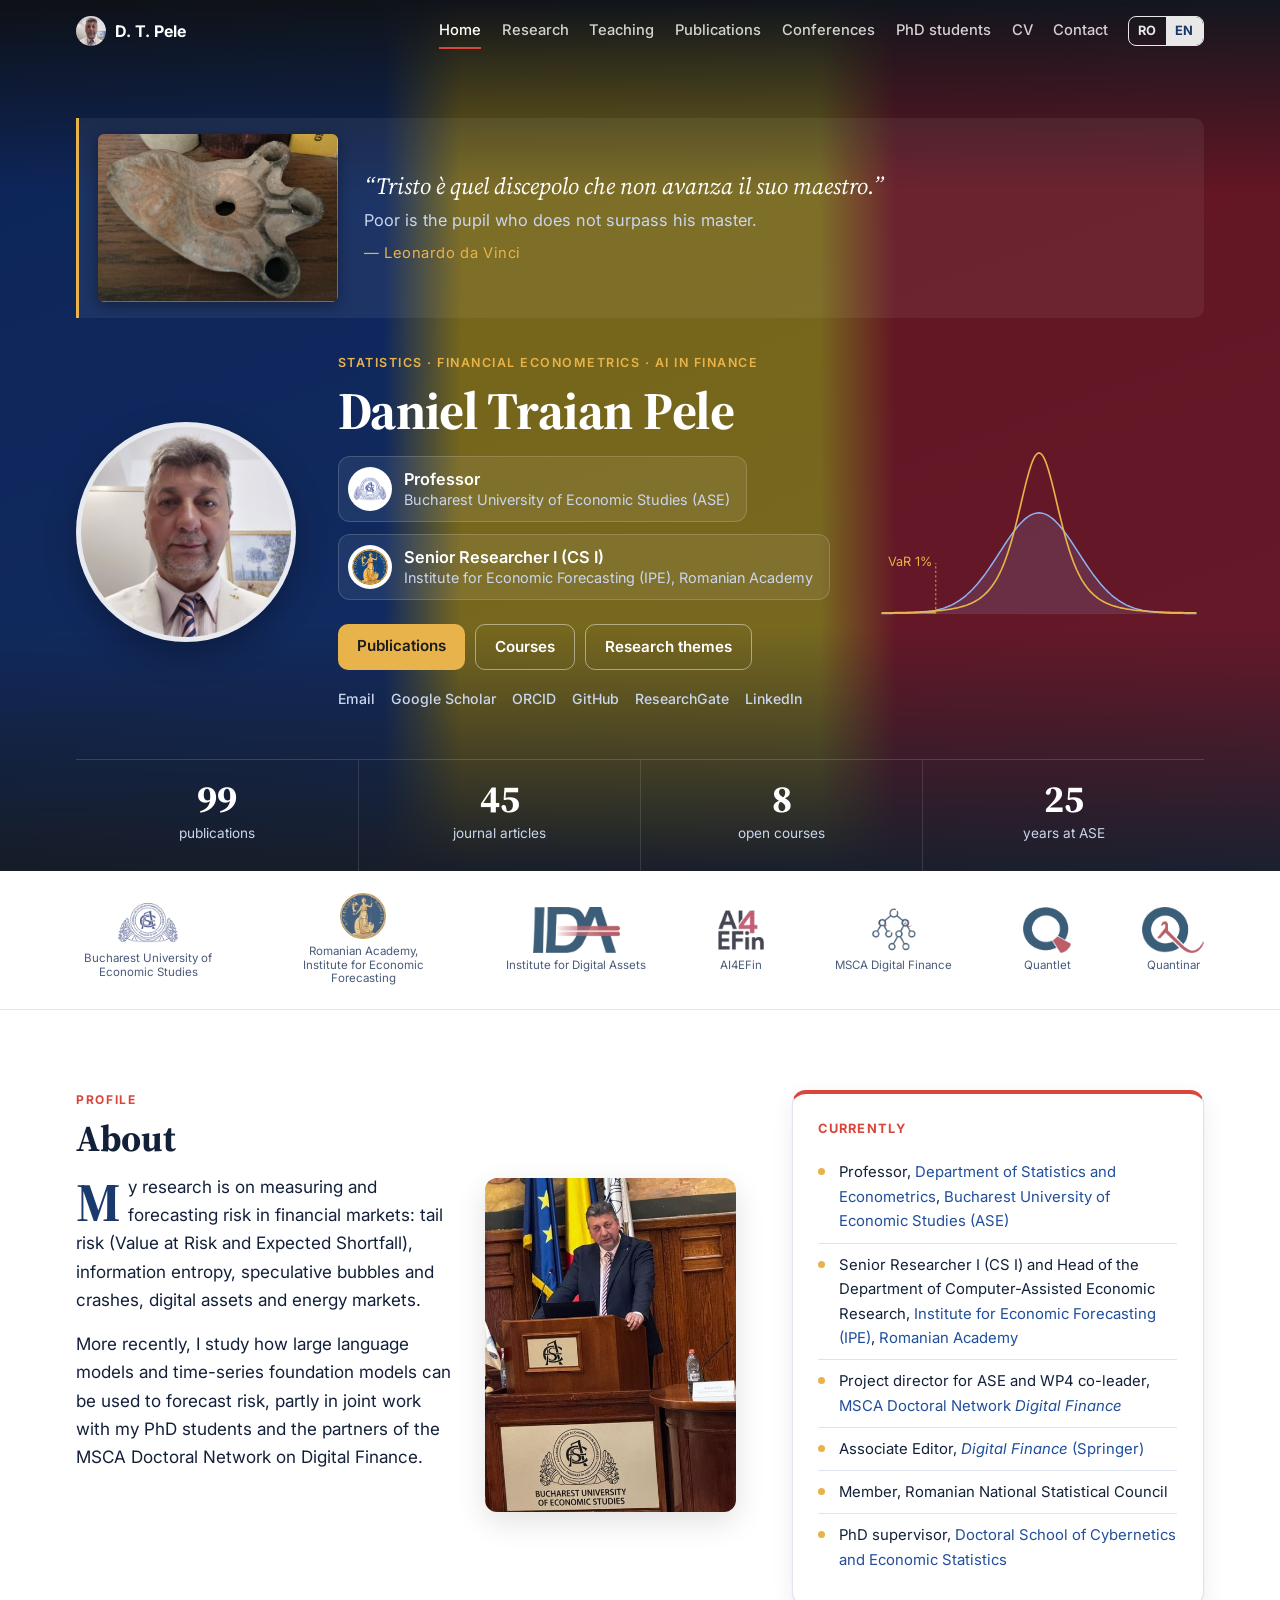
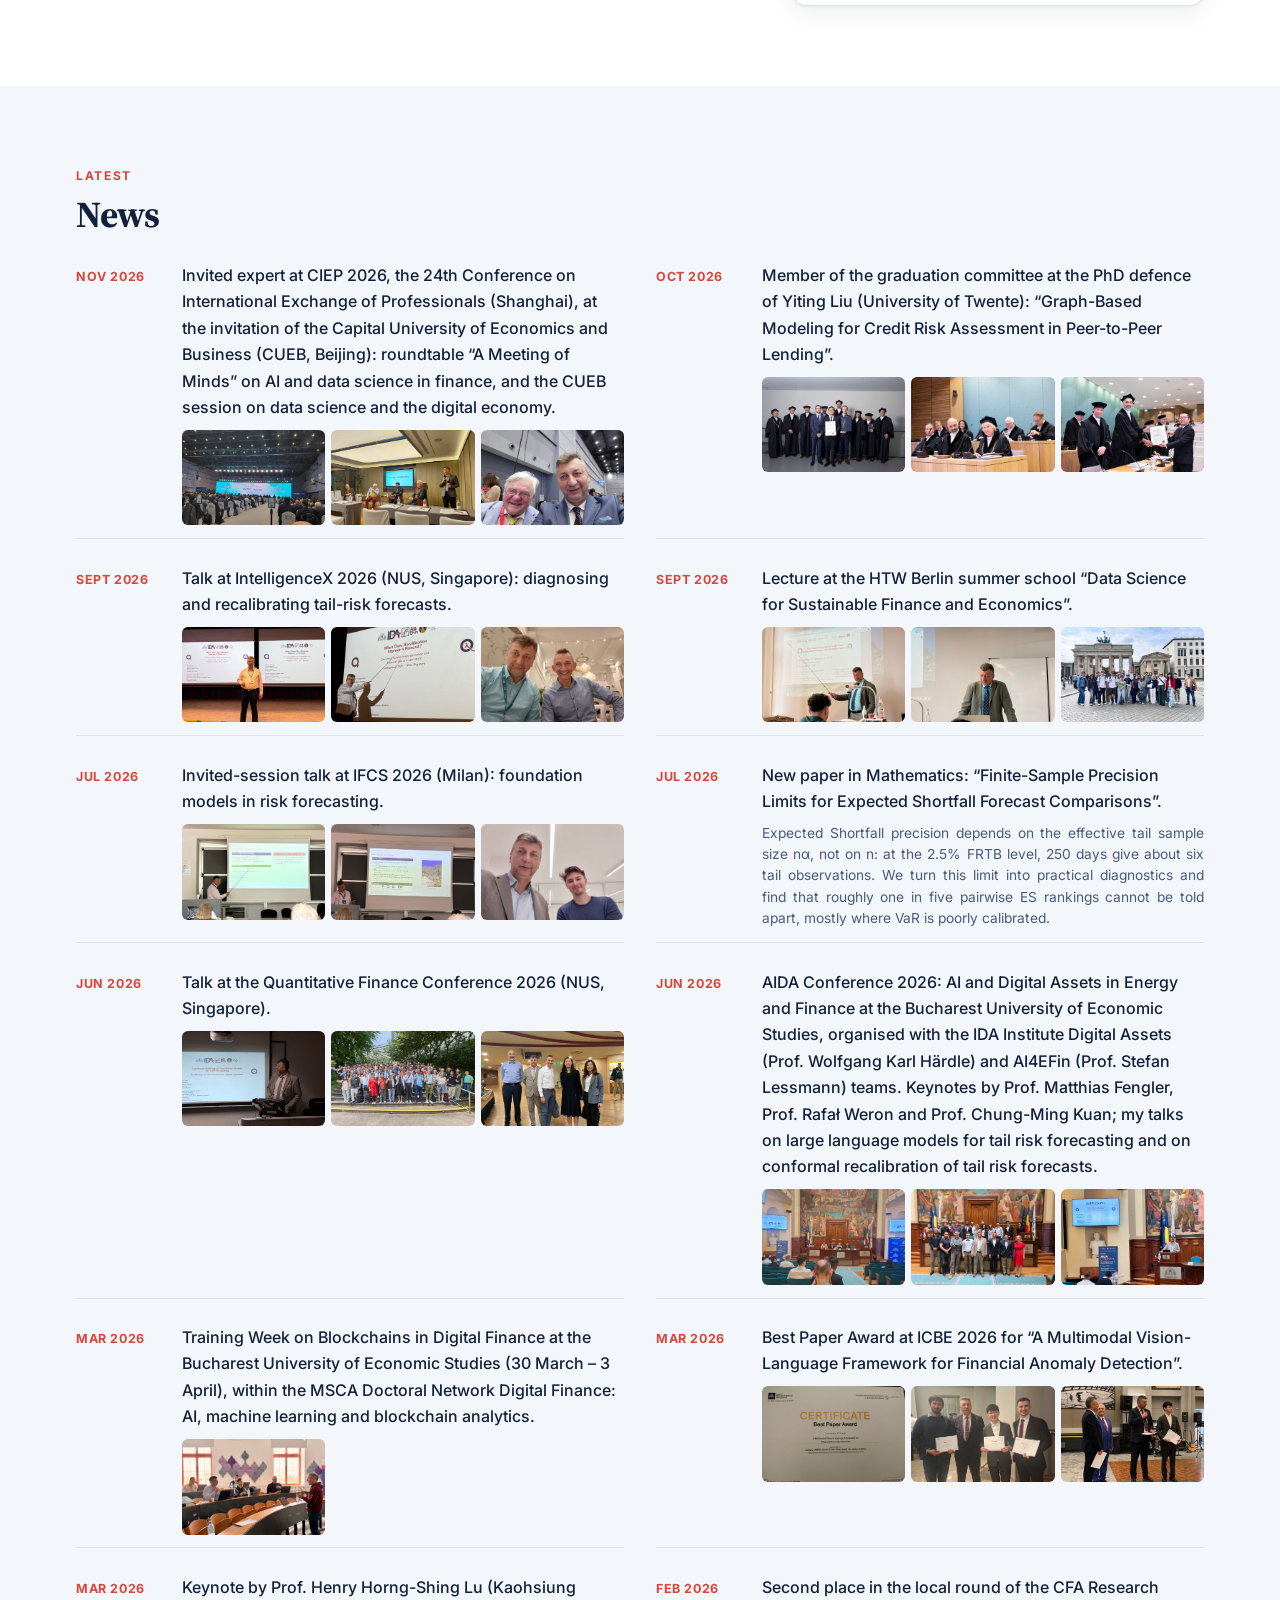
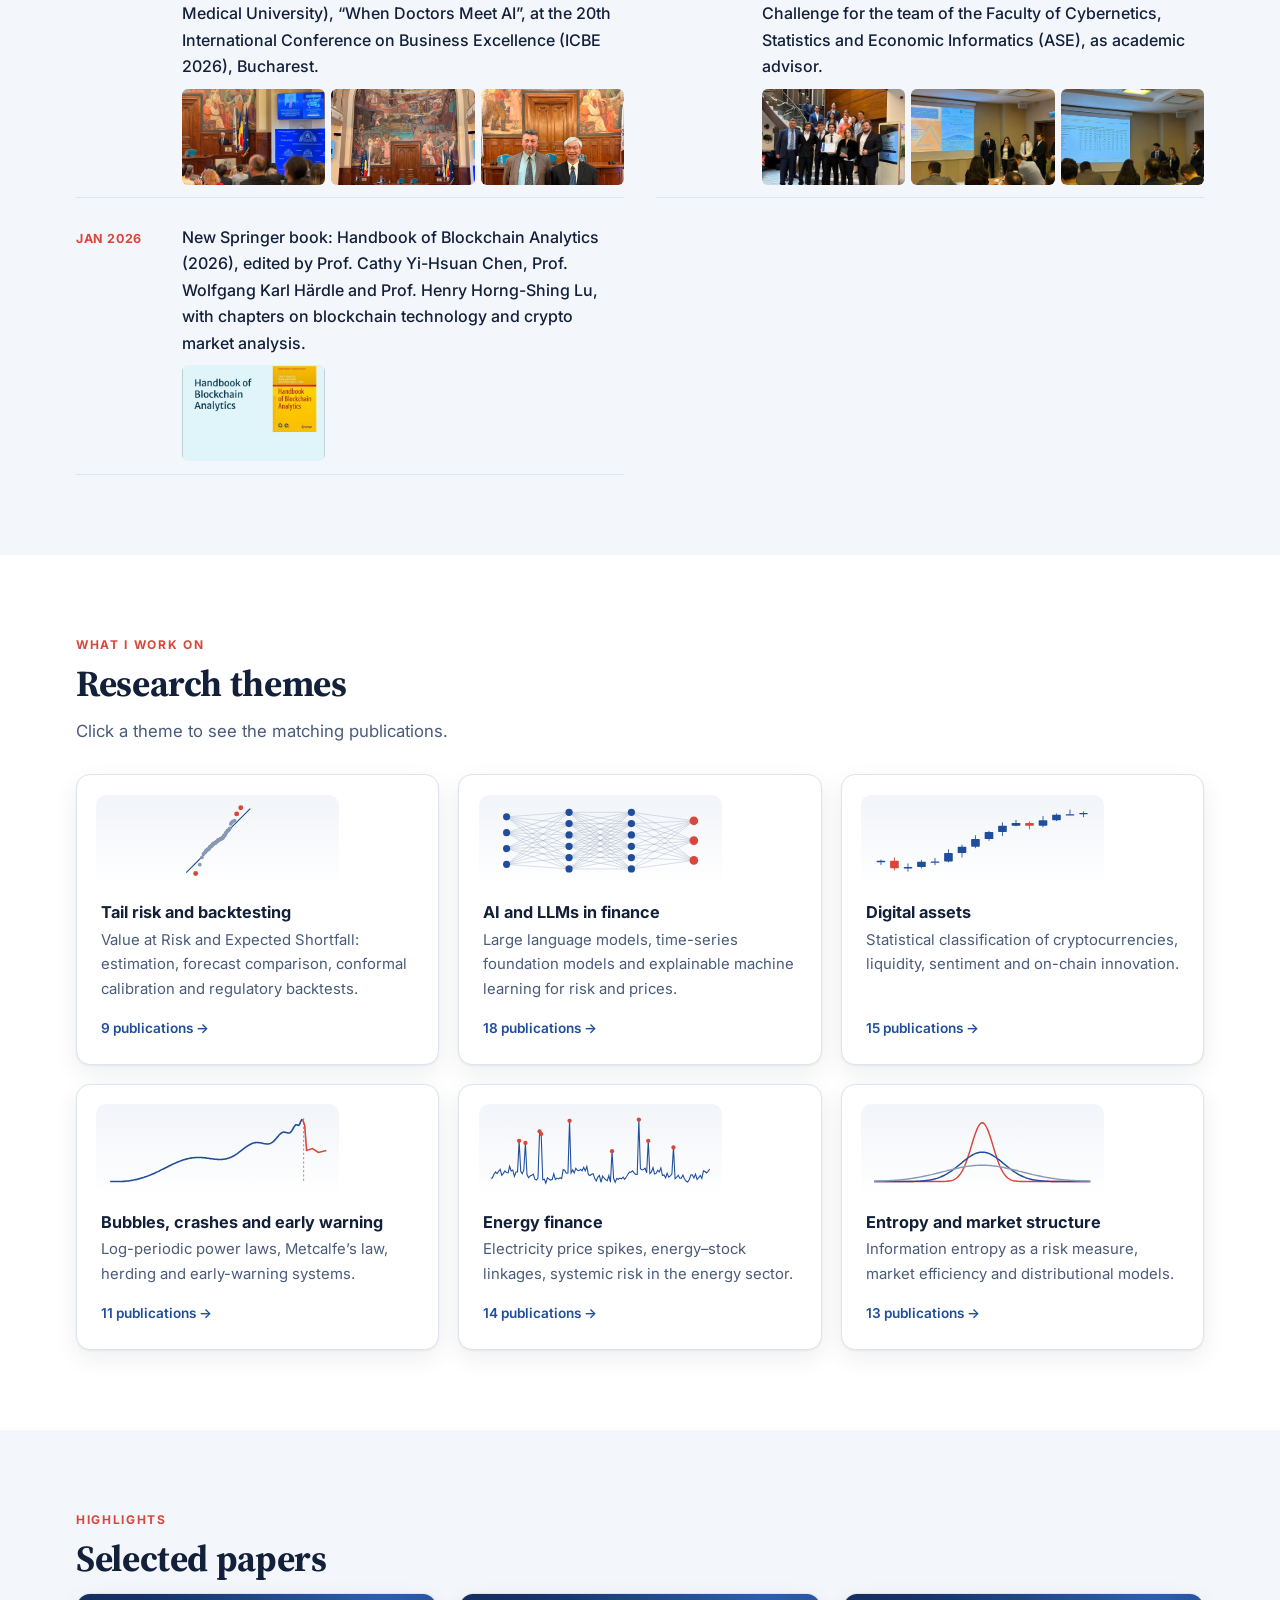
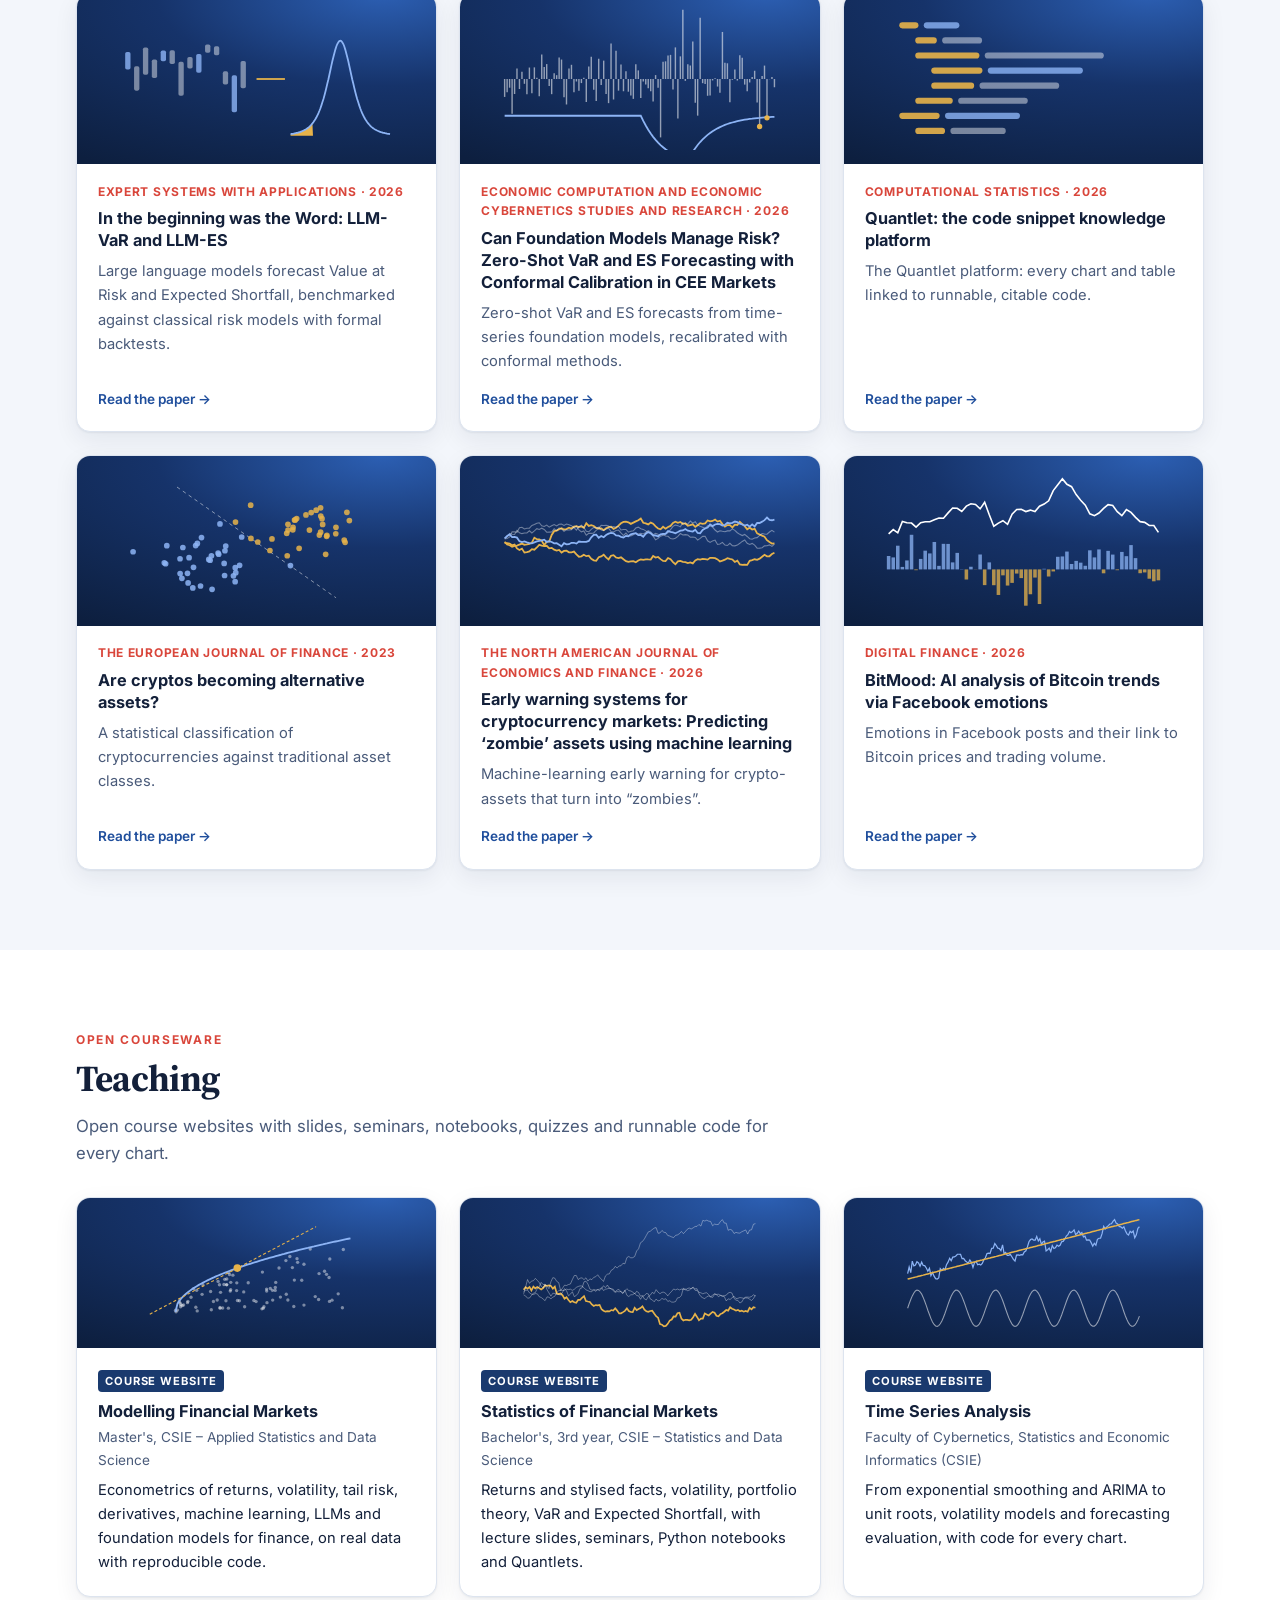
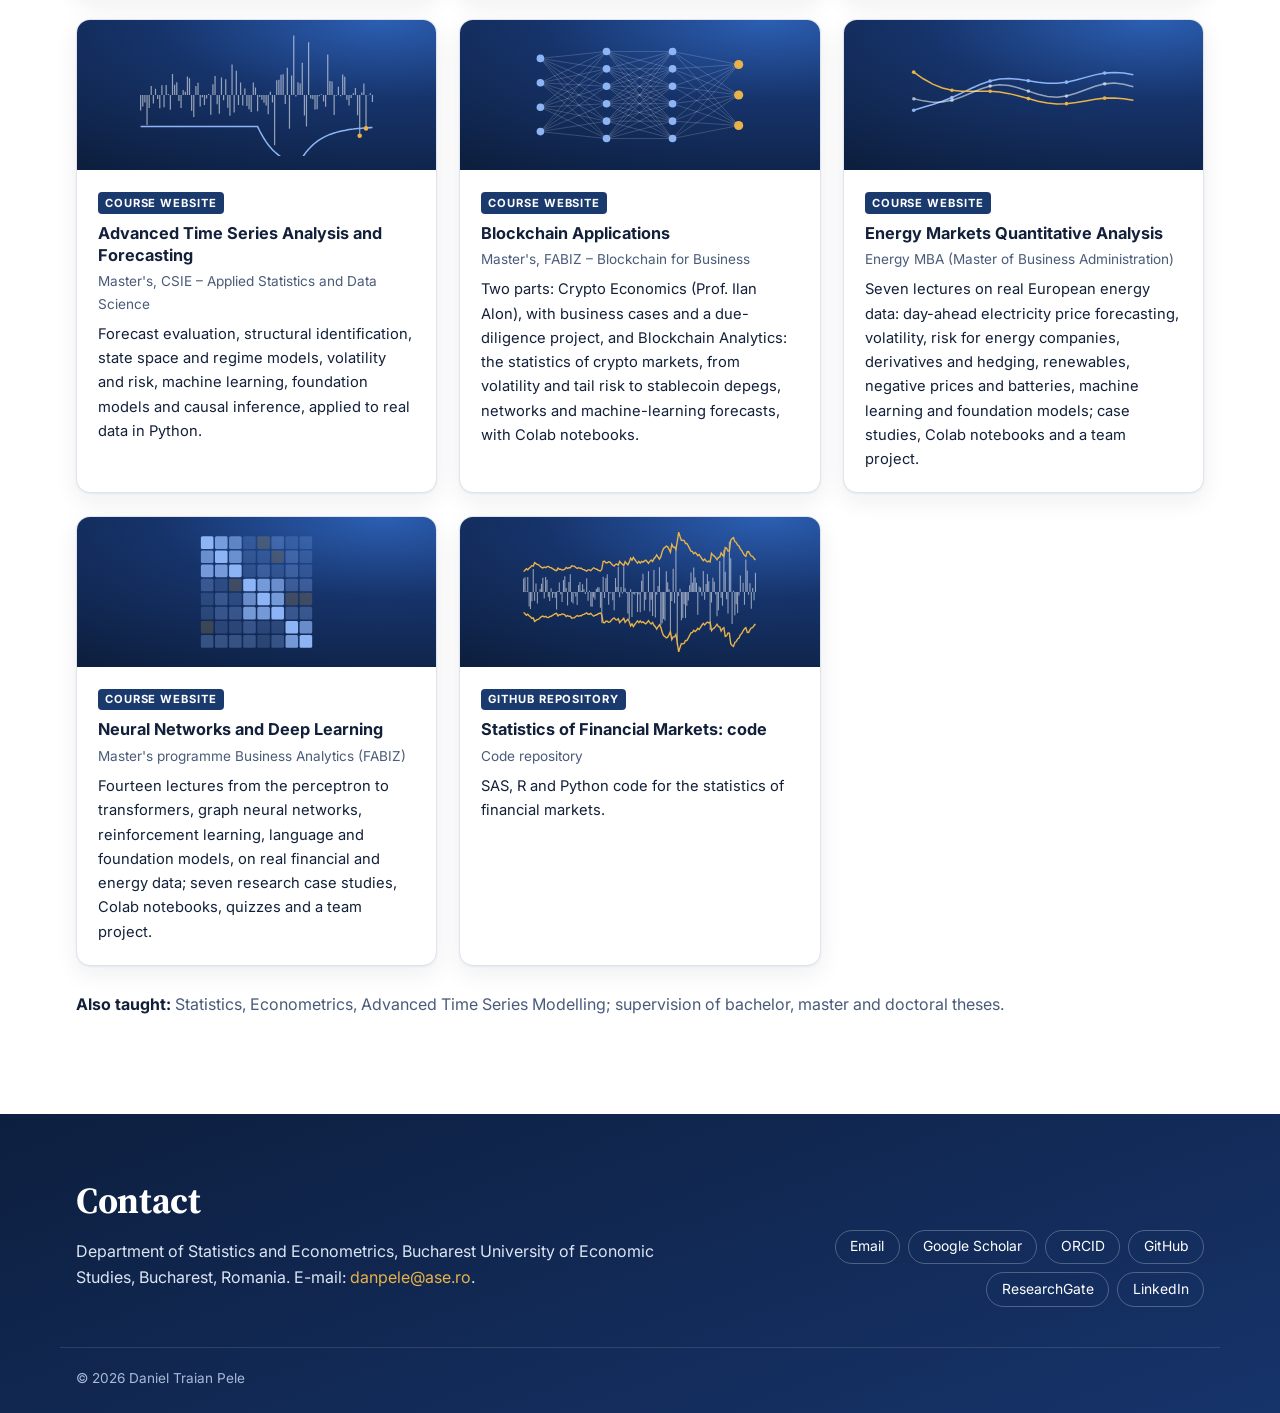
==== commit 01e85d2e: "News and talks: CIEP 2026 Shanghai (CUEB roundtable and session); roundtable label for talk items" ====
--- a/index.html
+++ b/index.html
@@ -73,7 +73,7 @@
             <div class="wrap">
                 <p class="kicker" data-t="newsKicker">Latest</p>
                 <h2 data-t="newsTitle">News</h2>
-                <ol class="news" id="news-list"><li><time datetime="2026-10-13">Oct 2026</time><div><a href="https://www.linkedin.com/feed/update/urn:li:activity:7516243536707575809/" target="_blank" rel="noopener">Member of the graduation committee at the PhD defence of Yiting Liu (University of Twente): “Graph-Based Modeling for Credit Risk Assessment in Peer-to-Peer Lending”.</a><span class="news-pics"><a href="assets/n_twente_group.jpg" target="_blank" rel="noopener"><img src="assets/n_twente_group.jpg" alt="" width="800" height="534" loading="lazy"></a><a href="assets/n_twente_committee.jpg" target="_blank" rel="noopener"><img src="assets/n_twente_committee.jpg" alt="" width="800" height="534" loading="lazy"></a><a href="assets/n_twente_diploma.jpg" target="_blank" rel="noopener"><img src="assets/n_twente_diploma.jpg" alt="" width="800" height="534" loading="lazy"></a></span></div></li><li><time datetime="2026-09-26">Sept 2026</time><div><a href="talks.html">Talk at IntelligenceX 2026 (NUS, Singapore): diagnosing and recalibrating tail-risk forecasts.</a><span class="news-pics"><a href="assets/n_nusx_1.jpg" target="_blank" rel="noopener"><img src="assets/n_nusx_1.jpg" alt="" width="800" height="534" loading="lazy"></a><a href="assets/n_nusx_2.jpg" target="_blank" rel="noopener"><img src="assets/n_nusx_2.jpg" alt="" width="800" height="534" loading="lazy"></a><a href="assets/n_nusx_3.jpg" target="_blank" rel="noopener"><img src="assets/n_nusx_3.jpg" alt="" width="800" height="534" loading="lazy"></a></span></div></li><li><time datetime="2026-09-01">Sept 2026</time><div><a href="talks.html">Lecture at the HTW Berlin summer school “Data Science for Sustainable Finance and Economics”.</a><span class="news-pics"><a href="assets/n_htw_1.jpg" target="_blank" rel="noopener"><img src="assets/n_htw_1.jpg" alt="" width="800" height="534" loading="lazy"></a><a href="assets/n_htw_2.jpg" target="_blank" rel="noopener"><img src="assets/n_htw_2.jpg" alt="" width="800" height="534" loading="lazy"></a><a href="assets/n_htw_3.jpg" target="_blank" rel="noopener"><img src="assets/n_htw_3.jpg" alt="" width="800" height="534" loading="lazy"></a></span></div></li><li><time datetime="2026-07-15">Jul 2026</time><div><a href="talks.html">Invited-session talk at IFCS 2026 (Milan): foundation models in risk forecasting.</a><span class="news-pics"><a href="assets/n_ifcs_1.jpg" target="_blank" rel="noopener"><img src="assets/n_ifcs_1.jpg" alt="" width="800" height="534" loading="lazy"></a><a href="assets/n_ifcs_2.jpg" target="_blank" rel="noopener"><img src="assets/n_ifcs_2.jpg" alt="" width="800" height="534" loading="lazy"></a><a href="assets/n_ifcs_3.jpg" target="_blank" rel="noopener"><img src="assets/n_ifcs_3.jpg" alt="" width="800" height="534" loading="lazy"></a></span></div></li><li><time datetime="2026-07-01">Jul 2026</time><div><a href="https://doi.org/10.3390/math14132316" target="_blank" rel="noopener">New paper in Mathematics: “Finite-Sample Precision Limits for Expected Shortfall Forecast Comparisons”.</a><span class="news-abs">Expected Shortfall precision depends on the effective tail sample size nα, not on n: at the 2.5% FRTB level, 250 days give about six tail observations. We turn this limit into practical diagnostics and find that roughly one in five pairwise ES rankings cannot be told apart, mostly where VaR is poorly calibrated.</span></div></li><li><time datetime="2026-06-12">Jun 2026</time><div><a href="talks.html">Talk at the Quantitative Finance Conference 2026 (NUS, Singapore).</a><span class="news-pics"><a href="assets/n_qfc_1.jpg" target="_blank" rel="noopener"><img src="assets/n_qfc_1.jpg" alt="" width="800" height="534" loading="lazy"></a><a href="assets/n_qfc_2.jpg" target="_blank" rel="noopener"><img src="assets/n_qfc_2.jpg" alt="" width="800" height="534" loading="lazy"></a><a href="assets/n_qfc_3.jpg" target="_blank" rel="noopener"><img src="assets/n_qfc_3.jpg" alt="" width="800" height="534" loading="lazy"></a></span></div></li><li><time datetime="2026-06-03">Jun 2026</time><div><a href="talks.html">AIDA Conference 2026: AI and Digital Assets in Energy and Finance at the Bucharest University of Economic Studies, organised with the IDA Institute Digital Assets (Prof. Wolfgang Karl Härdle) and AI4EFin (Prof. Stefan Lessmann) teams. Keynotes by Prof. Matthias Fengler, Prof. Rafał Weron and Prof. Chung-Ming Kuan; my talks on large language models for tail risk forecasting and on conformal recalibration of tail risk forecasts.</a><span class="news-pics"><a href="assets/n_aida_1.jpg" target="_blank" rel="noopener"><img src="assets/n_aida_1.jpg" alt="" width="800" height="534" loading="lazy"></a><a href="assets/n_aida_2.jpg" target="_blank" rel="noopener"><img src="assets/n_aida_2.jpg" alt="" width="800" height="534" loading="lazy"></a><a href="assets/n_aida_3.jpg" target="_blank" rel="noopener"><img src="assets/n_aida_3.jpg" alt="" width="800" height="534" loading="lazy"></a></span></div></li><li><time datetime="2026-03-30">Mar 2026</time><div><a href="https://www.linkedin.com/feed/update/urn:li:activity:7444705239741546496/" target="_blank" rel="noopener">Training Week on Blockchains in Digital Finance at the Bucharest University of Economic Studies (30 March – 3 April), within the MSCA Doctoral Network Digital Finance: AI, machine learning and blockchain analytics.</a><span class="news-pics"><a href="assets/n_trainweek_1.jpg" target="_blank" rel="noopener"><img src="assets/n_trainweek_1.jpg" alt="" width="800" height="534" loading="lazy"></a></span></div></li><li><time datetime="2026-03-28">Mar 2026</time><div><a href="https://doi.org/10.2478/picbe-2026-0020" target="_blank" rel="noopener">Best Paper Award at ICBE 2026 for “A Multimodal Vision-Language Framework for Financial Anomaly Detection”.</a><span class="news-pics"><a href="assets/n_icbe_1.jpg" target="_blank" rel="noopener"><img src="assets/n_icbe_1.jpg" alt="" width="800" height="534" loading="lazy"></a><a href="assets/n_icbe_2.jpg" target="_blank" rel="noopener"><img src="assets/n_icbe_2.jpg" alt="" width="800" height="534" loading="lazy"></a><a href="assets/n_icbe_3.jpg" target="_blank" rel="noopener"><img src="assets/n_icbe_3.jpg" alt="" width="800" height="534" loading="lazy"></a></span></div></li><li><time datetime="2026-03-26">Mar 2026</time><div><a href="https://www.linkedin.com/feed/update/urn:li:activity:7443020077492367360/" target="_blank" rel="noopener">Keynote by Prof. Henry Horng-Shing Lu (Kaohsiung Medical University), “When Doctors Meet AI”, at the 20th International Conference on Business Excellence (ICBE 2026), Bucharest.</a><span class="news-pics"><a href="assets/n_lu_1.jpg" target="_blank" rel="noopener"><img src="assets/n_lu_1.jpg" alt="" width="800" height="534" loading="lazy"></a><a href="assets/n_lu_2.jpg" target="_blank" rel="noopener"><img src="assets/n_lu_2.jpg" alt="" width="800" height="534" loading="lazy"></a><a href="assets/n_lu_3.jpg" target="_blank" rel="noopener"><img src="assets/n_lu_3.jpg" alt="" width="800" height="534" loading="lazy"></a></span></div></li><li><time datetime="2026-02-28">Feb 2026</time><div><a href="https://www.linkedin.com/feed/update/urn:li:activity:7433547171095838720/" target="_blank" rel="noopener">Second place in the local round of the CFA Research Challenge for the team of the Faculty of Cybernetics, Statistics and Economic Informatics (ASE), as academic advisor.</a><span class="news-pics"><a href="assets/n_cfa_1.jpg" target="_blank" rel="noopener"><img src="assets/n_cfa_1.jpg" alt="" width="800" height="534" loading="lazy"></a><a href="assets/n_cfa_2.jpg" target="_blank" rel="noopener"><img src="assets/n_cfa_2.jpg" alt="" width="800" height="534" loading="lazy"></a><a href="assets/n_cfa_3.jpg" target="_blank" rel="noopener"><img src="assets/n_cfa_3.jpg" alt="" width="800" height="534" loading="lazy"></a></span></div></li><li><time datetime="2026-01-27">Jan 2026</time><div><a href="https://www.linkedin.com/feed/update/urn:li:activity:7421880997085896705/" target="_blank" rel="noopener">New Springer book: Handbook of Blockchain Analytics (2026), edited by Prof. Cathy Yi-Hsuan Chen, Prof. Wolfgang Karl Härdle and Prof. Henry Horng-Shing Lu, with chapters on blockchain technology and crypto market analysis.</a><span class="news-pics"><a href="assets/n_handbook_1.jpg" target="_blank" rel="noopener"><img src="assets/n_handbook_1.jpg" alt="" width="800" height="534" loading="lazy"></a></span></div></li></ol>
+                <ol class="news" id="news-list"><li><time datetime="2026-11-12">Nov 2026</time><div><a href="https://www.linkedin.com/feed/update/urn:li:activity:7526949182591561728/" target="_blank" rel="noopener">Invited expert at CIEP 2026, the 24th Conference on International Exchange of Professionals (Shanghai), at the invitation of the Capital University of Economics and Business (CUEB, Beijing): roundtable “A Meeting of Minds” on AI and data science in finance, and the CUEB session on data science and the digital economy.</a><span class="news-pics"><a href="assets/n_ciep_1.jpg" target="_blank" rel="noopener"><img src="assets/n_ciep_1.jpg" alt="" width="800" height="534" loading="lazy"></a><a href="assets/n_ciep_2.jpg" target="_blank" rel="noopener"><img src="assets/n_ciep_2.jpg" alt="" width="800" height="534" loading="lazy"></a><a href="assets/n_ciep_3.jpg" target="_blank" rel="noopener"><img src="assets/n_ciep_3.jpg" alt="" width="800" height="534" loading="lazy"></a></span></div></li><li><time datetime="2026-10-13">Oct 2026</time><div><a href="https://www.linkedin.com/feed/update/urn:li:activity:7516243536707575809/" target="_blank" rel="noopener">Member of the graduation committee at the PhD defence of Yiting Liu (University of Twente): “Graph-Based Modeling for Credit Risk Assessment in Peer-to-Peer Lending”.</a><span class="news-pics"><a href="assets/n_twente_group.jpg" target="_blank" rel="noopener"><img src="assets/n_twente_group.jpg" alt="" width="800" height="534" loading="lazy"></a><a href="assets/n_twente_committee.jpg" target="_blank" rel="noopener"><img src="assets/n_twente_committee.jpg" alt="" width="800" height="534" loading="lazy"></a><a href="assets/n_twente_diploma.jpg" target="_blank" rel="noopener"><img src="assets/n_twente_diploma.jpg" alt="" width="800" height="534" loading="lazy"></a></span></div></li><li><time datetime="2026-09-26">Sept 2026</time><div><a href="talks.html">Talk at IntelligenceX 2026 (NUS, Singapore): diagnosing and recalibrating tail-risk forecasts.</a><span class="news-pics"><a href="assets/n_nusx_1.jpg" target="_blank" rel="noopener"><img src="assets/n_nusx_1.jpg" alt="" width="800" height="534" loading="lazy"></a><a href="assets/n_nusx_2.jpg" target="_blank" rel="noopener"><img src="assets/n_nusx_2.jpg" alt="" width="800" height="534" loading="lazy"></a><a href="assets/n_nusx_3.jpg" target="_blank" rel="noopener"><img src="assets/n_nusx_3.jpg" alt="" width="800" height="534" loading="lazy"></a></span></div></li><li><time datetime="2026-09-01">Sept 2026</time><div><a href="talks.html">Lecture at the HTW Berlin summer school “Data Science for Sustainable Finance and Economics”.</a><span class="news-pics"><a href="assets/n_htw_1.jpg" target="_blank" rel="noopener"><img src="assets/n_htw_1.jpg" alt="" width="800" height="534" loading="lazy"></a><a href="assets/n_htw_2.jpg" target="_blank" rel="noopener"><img src="assets/n_htw_2.jpg" alt="" width="800" height="534" loading="lazy"></a><a href="assets/n_htw_3.jpg" target="_blank" rel="noopener"><img src="assets/n_htw_3.jpg" alt="" width="800" height="534" loading="lazy"></a></span></div></li><li><time datetime="2026-07-15">Jul 2026</time><div><a href="talks.html">Invited-session talk at IFCS 2026 (Milan): foundation models in risk forecasting.</a><span class="news-pics"><a href="assets/n_ifcs_1.jpg" target="_blank" rel="noopener"><img src="assets/n_ifcs_1.jpg" alt="" width="800" height="534" loading="lazy"></a><a href="assets/n_ifcs_2.jpg" target="_blank" rel="noopener"><img src="assets/n_ifcs_2.jpg" alt="" width="800" height="534" loading="lazy"></a><a href="assets/n_ifcs_3.jpg" target="_blank" rel="noopener"><img src="assets/n_ifcs_3.jpg" alt="" width="800" height="534" loading="lazy"></a></span></div></li><li><time datetime="2026-07-01">Jul 2026</time><div><a href="https://doi.org/10.3390/math14132316" target="_blank" rel="noopener">New paper in Mathematics: “Finite-Sample Precision Limits for Expected Shortfall Forecast Comparisons”.</a><span class="news-abs">Expected Shortfall precision depends on the effective tail sample size nα, not on n: at the 2.5% FRTB level, 250 days give about six tail observations. We turn this limit into practical diagnostics and find that roughly one in five pairwise ES rankings cannot be told apart, mostly where VaR is poorly calibrated.</span></div></li><li><time datetime="2026-06-12">Jun 2026</time><div><a href="talks.html">Talk at the Quantitative Finance Conference 2026 (NUS, Singapore).</a><span class="news-pics"><a href="assets/n_qfc_1.jpg" target="_blank" rel="noopener"><img src="assets/n_qfc_1.jpg" alt="" width="800" height="534" loading="lazy"></a><a href="assets/n_qfc_2.jpg" target="_blank" rel="noopener"><img src="assets/n_qfc_2.jpg" alt="" width="800" height="534" loading="lazy"></a><a href="assets/n_qfc_3.jpg" target="_blank" rel="noopener"><img src="assets/n_qfc_3.jpg" alt="" width="800" height="534" loading="lazy"></a></span></div></li><li><time datetime="2026-06-03">Jun 2026</time><div><a href="talks.html">AIDA Conference 2026: AI and Digital Assets in Energy and Finance at the Bucharest University of Economic Studies, organised with the IDA Institute Digital Assets (Prof. Wolfgang Karl Härdle) and AI4EFin (Prof. Stefan Lessmann) teams. Keynotes by Prof. Matthias Fengler, Prof. Rafał Weron and Prof. Chung-Ming Kuan; my talks on large language models for tail risk forecasting and on conformal recalibration of tail risk forecasts.</a><span class="news-pics"><a href="assets/n_aida_1.jpg" target="_blank" rel="noopener"><img src="assets/n_aida_1.jpg" alt="" width="800" height="534" loading="lazy"></a><a href="assets/n_aida_2.jpg" target="_blank" rel="noopener"><img src="assets/n_aida_2.jpg" alt="" width="800" height="534" loading="lazy"></a><a href="assets/n_aida_3.jpg" target="_blank" rel="noopener"><img src="assets/n_aida_3.jpg" alt="" width="800" height="534" loading="lazy"></a></span></div></li><li><time datetime="2026-03-30">Mar 2026</time><div><a href="https://www.linkedin.com/feed/update/urn:li:activity:7444705239741546496/" target="_blank" rel="noopener">Training Week on Blockchains in Digital Finance at the Bucharest University of Economic Studies (30 March – 3 April), within the MSCA Doctoral Network Digital Finance: AI, machine learning and blockchain analytics.</a><span class="news-pics"><a href="assets/n_trainweek_1.jpg" target="_blank" rel="noopener"><img src="assets/n_trainweek_1.jpg" alt="" width="800" height="534" loading="lazy"></a></span></div></li><li><time datetime="2026-03-28">Mar 2026</time><div><a href="https://doi.org/10.2478/picbe-2026-0020" target="_blank" rel="noopener">Best Paper Award at ICBE 2026 for “A Multimodal Vision-Language Framework for Financial Anomaly Detection”.</a><span class="news-pics"><a href="assets/n_icbe_1.jpg" target="_blank" rel="noopener"><img src="assets/n_icbe_1.jpg" alt="" width="800" height="534" loading="lazy"></a><a href="assets/n_icbe_2.jpg" target="_blank" rel="noopener"><img src="assets/n_icbe_2.jpg" alt="" width="800" height="534" loading="lazy"></a><a href="assets/n_icbe_3.jpg" target="_blank" rel="noopener"><img src="assets/n_icbe_3.jpg" alt="" width="800" height="534" loading="lazy"></a></span></div></li><li><time datetime="2026-03-26">Mar 2026</time><div><a href="https://www.linkedin.com/feed/update/urn:li:activity:7443020077492367360/" target="_blank" rel="noopener">Keynote by Prof. Henry Horng-Shing Lu (Kaohsiung Medical University), “When Doctors Meet AI”, at the 20th International Conference on Business Excellence (ICBE 2026), Bucharest.</a><span class="news-pics"><a href="assets/n_lu_1.jpg" target="_blank" rel="noopener"><img src="assets/n_lu_1.jpg" alt="" width="800" height="534" loading="lazy"></a><a href="assets/n_lu_2.jpg" target="_blank" rel="noopener"><img src="assets/n_lu_2.jpg" alt="" width="800" height="534" loading="lazy"></a><a href="assets/n_lu_3.jpg" target="_blank" rel="noopener"><img src="assets/n_lu_3.jpg" alt="" width="800" height="534" loading="lazy"></a></span></div></li><li><time datetime="2026-02-28">Feb 2026</time><div><a href="https://www.linkedin.com/feed/update/urn:li:activity:7433547171095838720/" target="_blank" rel="noopener">Second place in the local round of the CFA Research Challenge for the team of the Faculty of Cybernetics, Statistics and Economic Informatics (ASE), as academic advisor.</a><span class="news-pics"><a href="assets/n_cfa_1.jpg" target="_blank" rel="noopener"><img src="assets/n_cfa_1.jpg" alt="" width="800" height="534" loading="lazy"></a><a href="assets/n_cfa_2.jpg" target="_blank" rel="noopener"><img src="assets/n_cfa_2.jpg" alt="" width="800" height="534" loading="lazy"></a><a href="assets/n_cfa_3.jpg" target="_blank" rel="noopener"><img src="assets/n_cfa_3.jpg" alt="" width="800" height="534" loading="lazy"></a></span></div></li><li><time datetime="2026-01-27">Jan 2026</time><div><a href="https://www.linkedin.com/feed/update/urn:li:activity:7421880997085896705/" target="_blank" rel="noopener">New Springer book: Handbook of Blockchain Analytics (2026), edited by Prof. Cathy Yi-Hsuan Chen, Prof. Wolfgang Karl Härdle and Prof. Henry Horng-Shing Lu, with chapters on blockchain technology and crypto market analysis.</a><span class="news-pics"><a href="assets/n_handbook_1.jpg" target="_blank" rel="noopener"><img src="assets/n_handbook_1.jpg" alt="" width="800" height="534" loading="lazy"></a></span></div></li></ol>
             </div>
         </section>
         <section id="themes" class="section">
@@ -148,9 +148,9 @@
     </footer>
 
     <script src="assets/pubs.js?v=2d4936ce"></script>
-    <script src="assets/content.js?v=cc6736dd"></script>
+    <script src="assets/content.js?v=cb4785af"></script>
     <script src="assets/viz.js?v=cdb03537"></script>
-    <script src="assets/app.js?v=73535cc8"></script>
+    <script src="assets/app.js?v=6c7cec72"></script>
 
 
 </body></html>
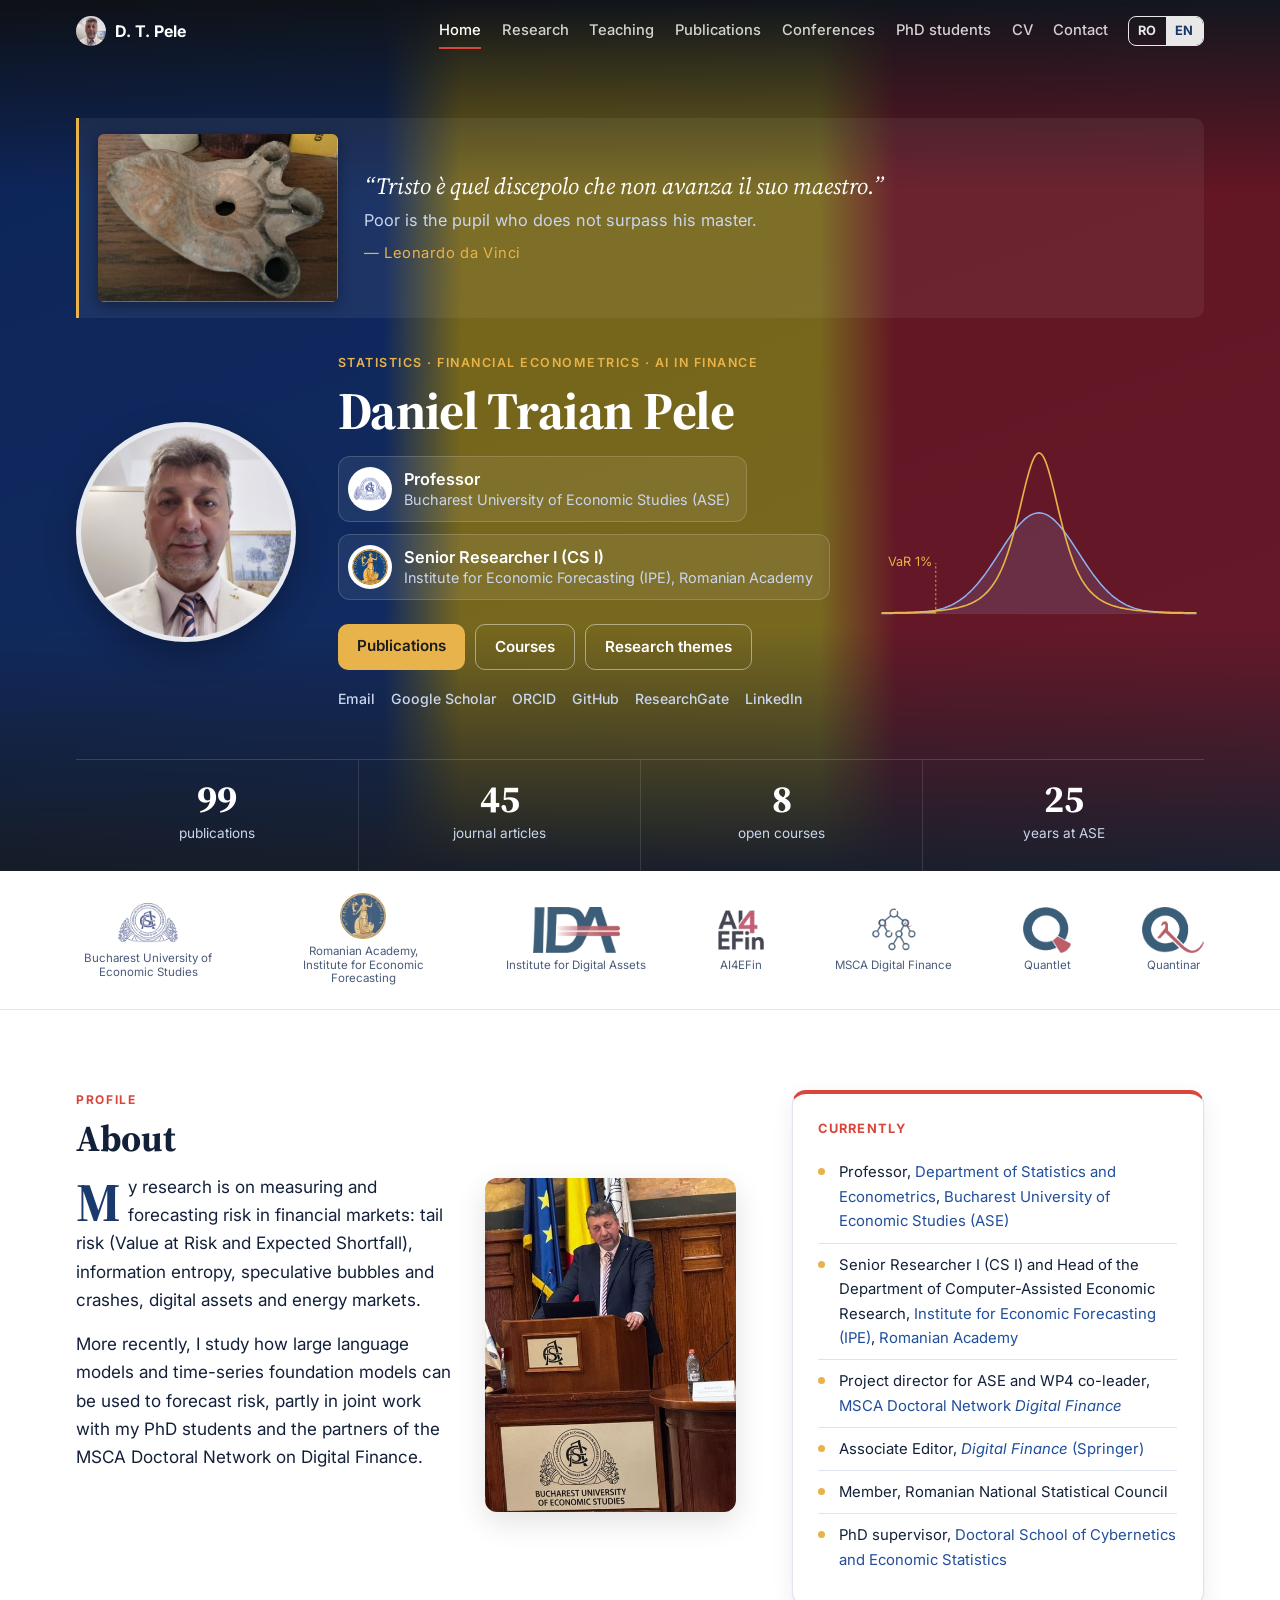
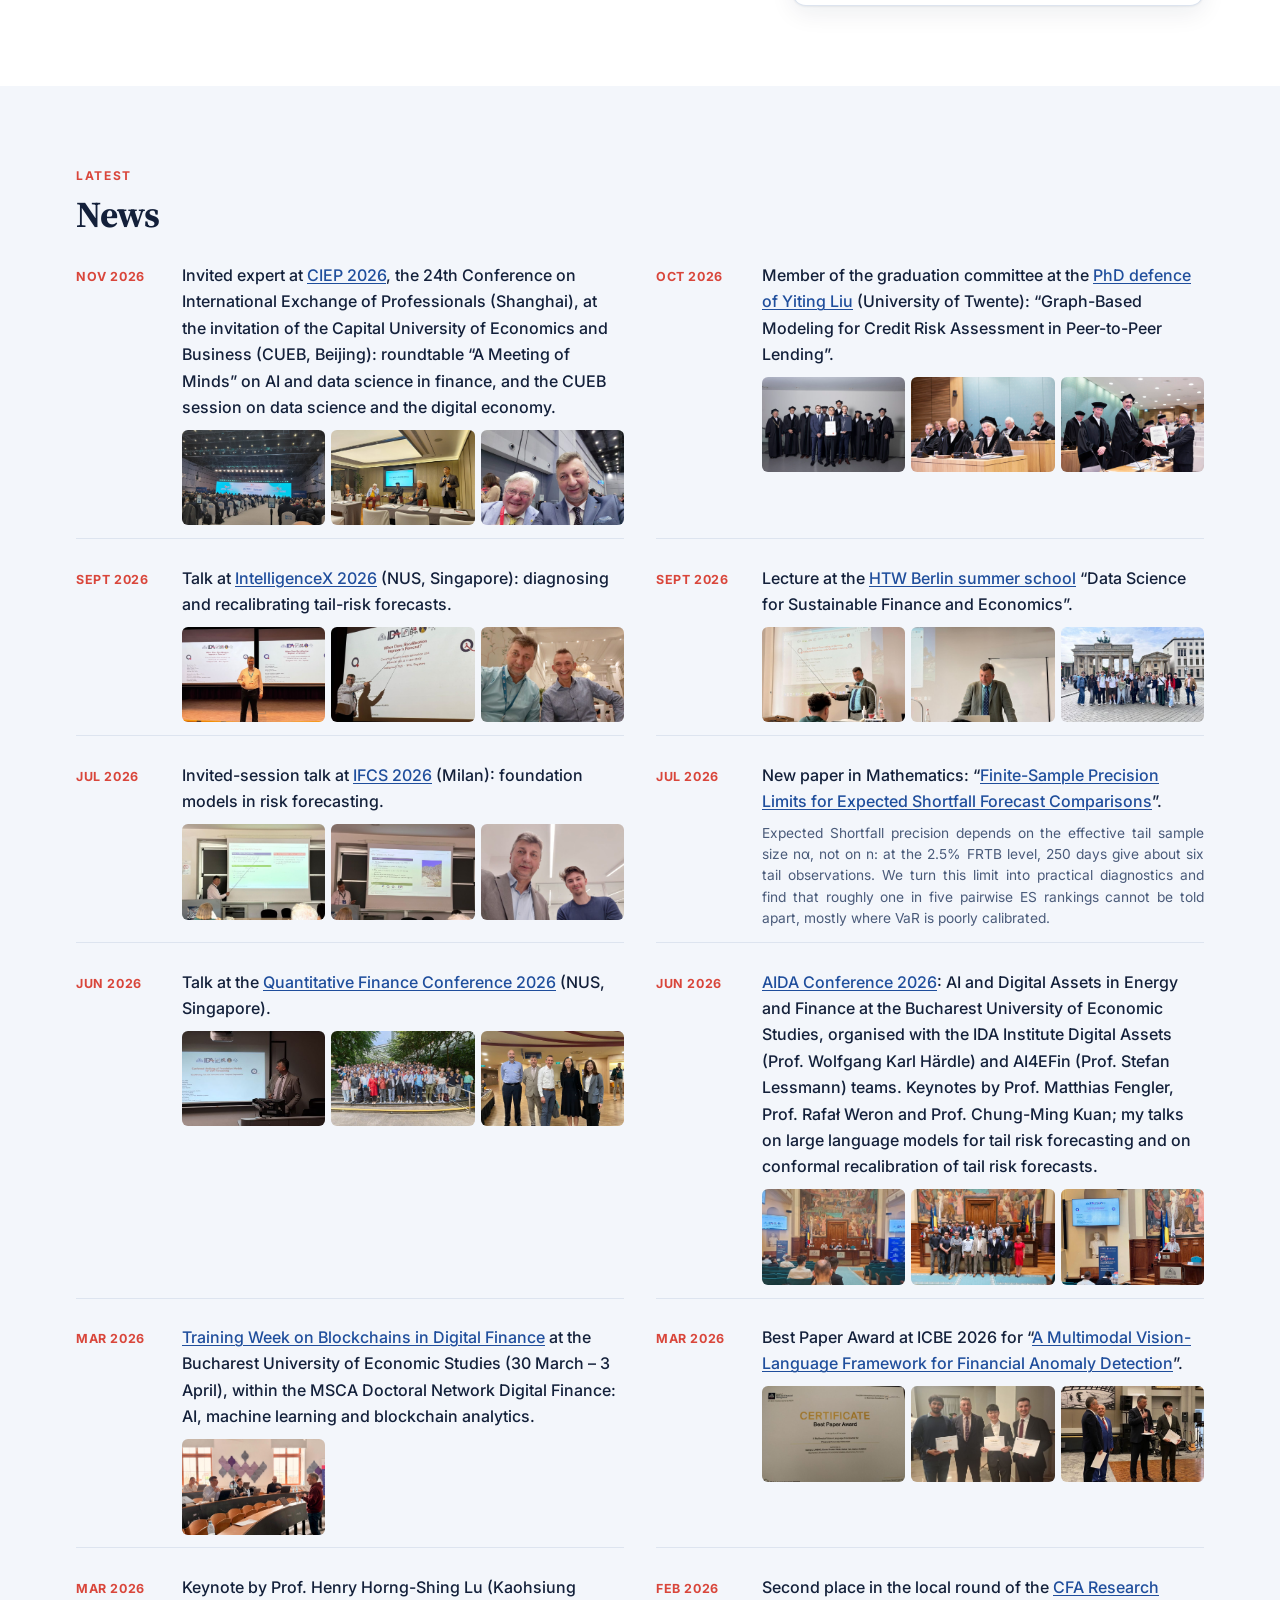
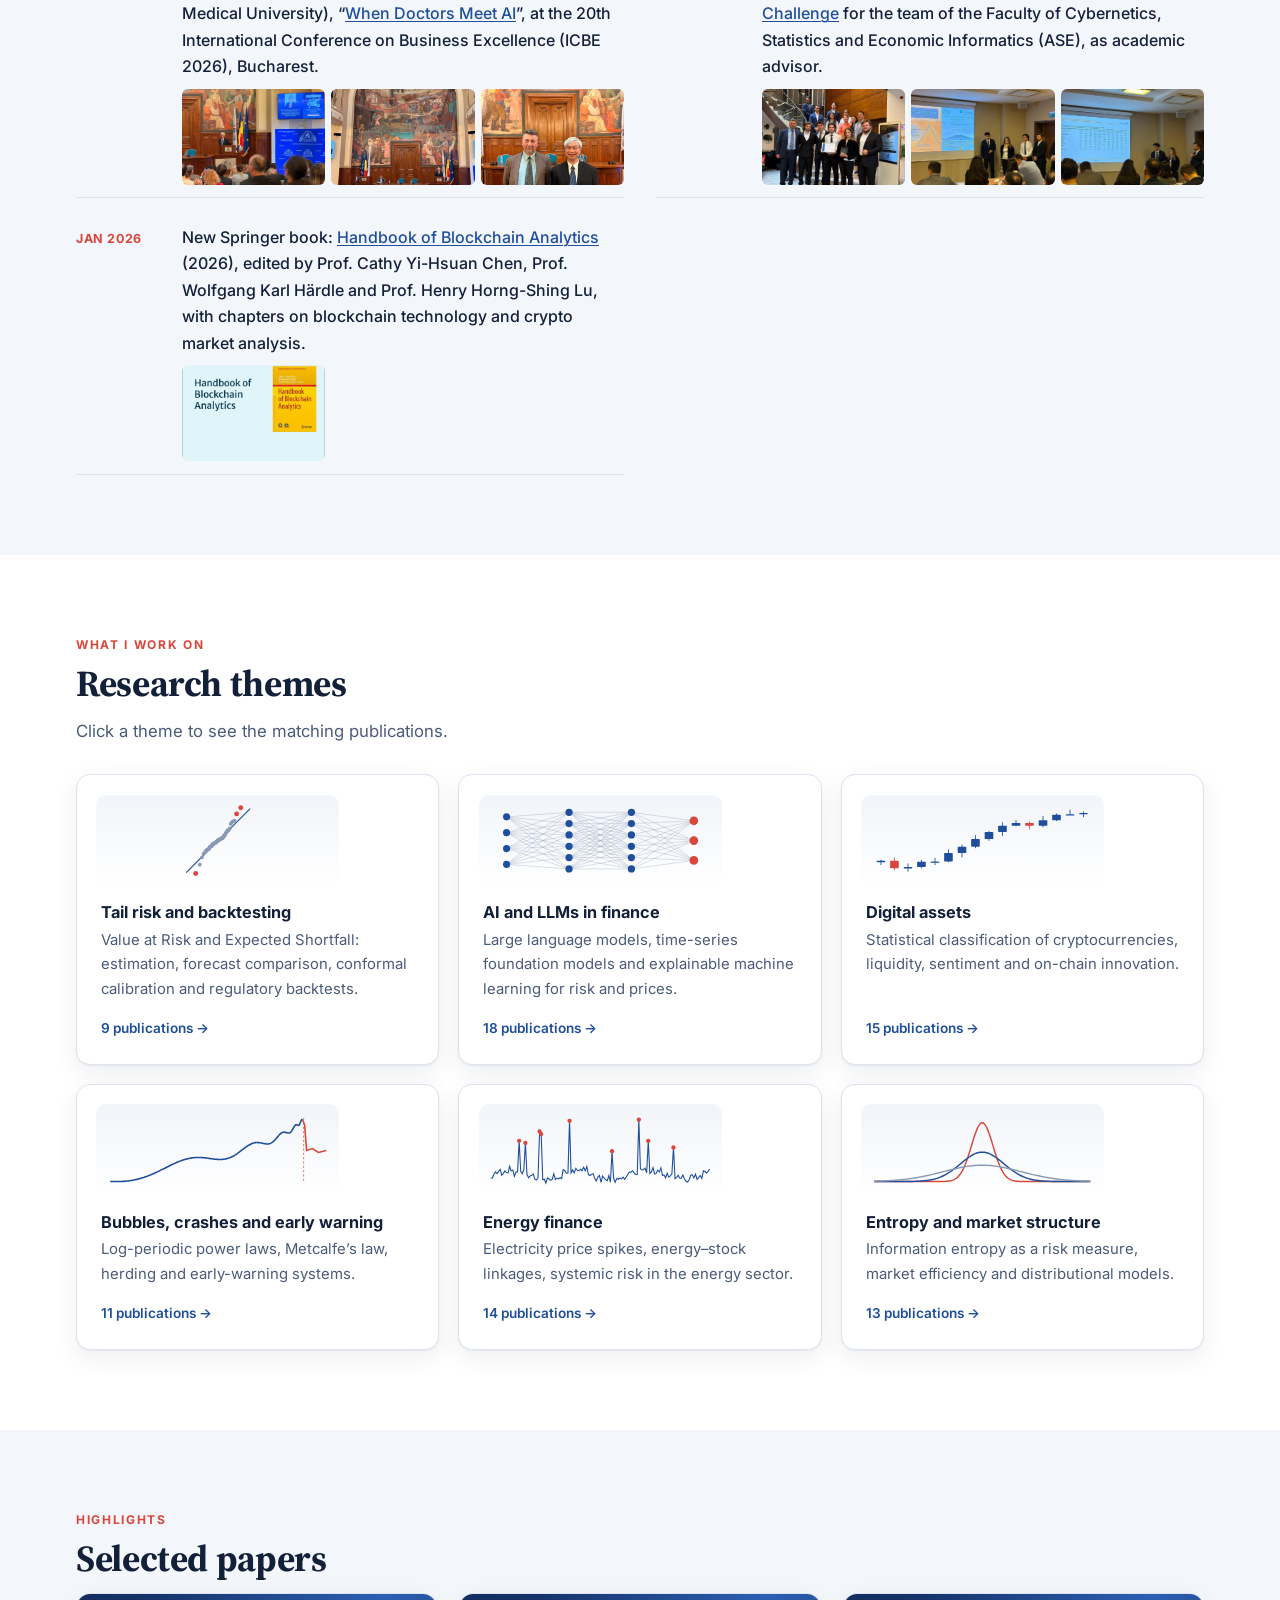
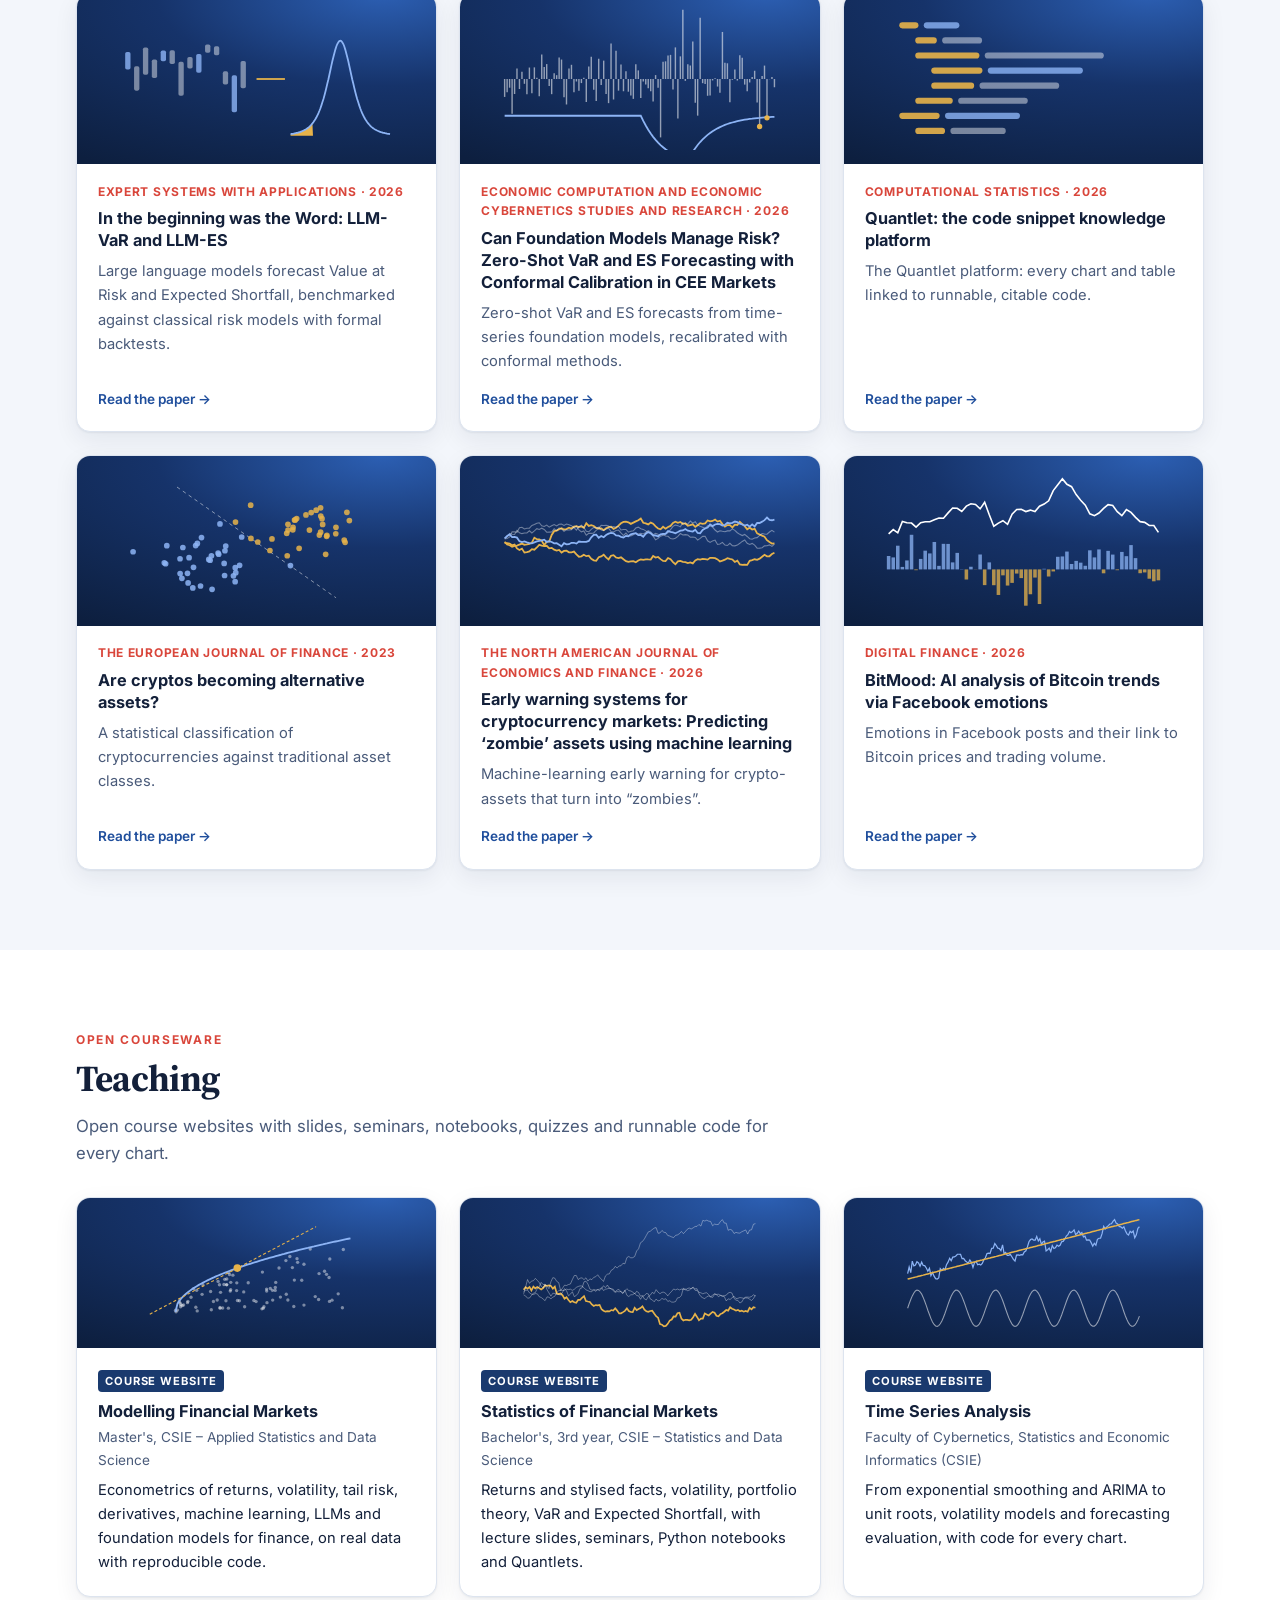
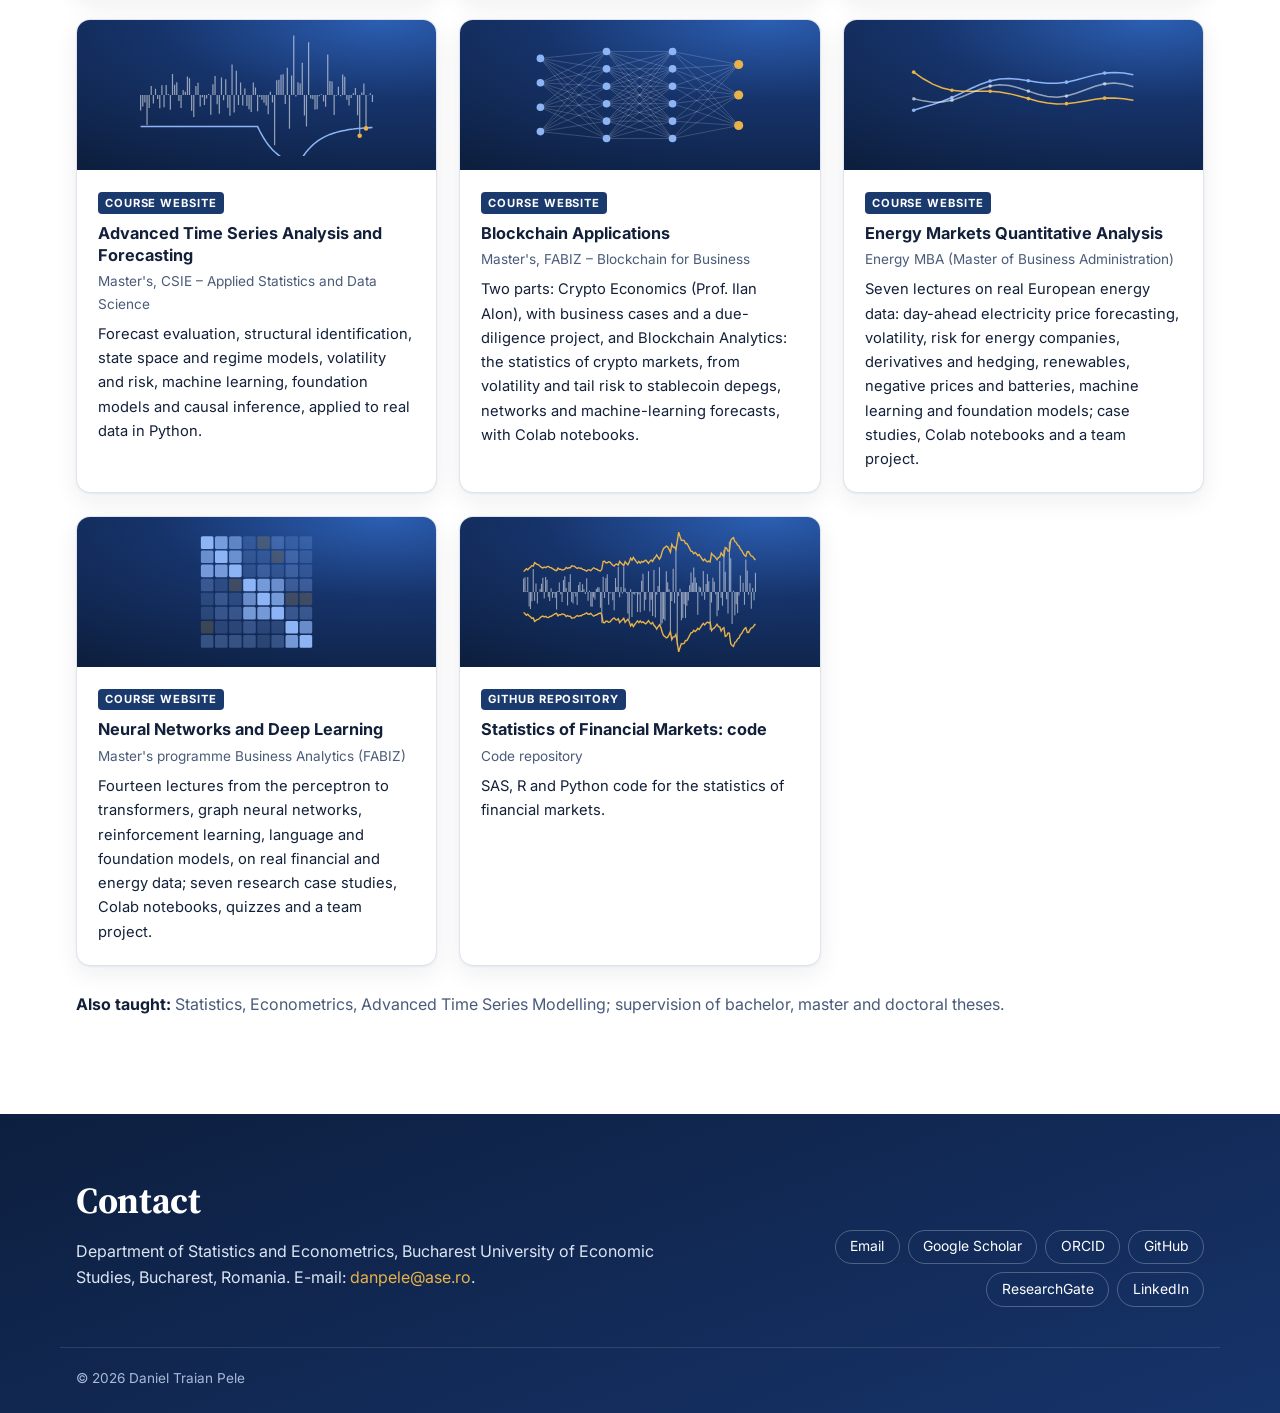
==== commit c4934886: "News: link only the event or title, not the whole text" ====
--- a/index.html
+++ b/index.html
@@ -22,7 +22,7 @@
     <link rel="preconnect" href="https://fonts.googleapis.com">
     <link rel="preconnect" href="https://fonts.gstatic.com" crossorigin="">
     <link href="https://fonts.googleapis.com/css2?family=Inter:wght@400;500;600;700&amp;family=Source+Serif+4:opsz,wght@8..60,500;8..60,600;8..60,700&amp;display=swap" rel="stylesheet">
-    <link rel="stylesheet" href="assets/style.css?v=6098e333">
+    <link rel="stylesheet" href="assets/style.css?v=41d4f184">
     <script type="application/ld+json">{"@context": "https://schema.org", "@type": "Person", "name": "Daniel Traian Pele", "url": "https://danpele.github.io/", "image": "https://danpele.github.io/assets/photo.jpg", "email": "mailto:danpele@ase.ro", "jobTitle": ["Professor", "Senior Researcher I"], "affiliation": [{"@type": "CollegeOrUniversity", "name": "Bucharest University of Economic Studies", "url": "https://www.ase.ro"}, {"@type": "ResearchOrganization", "name": "Institute for Economic Forecasting, Romanian Academy", "url": "https://ipe.ro"}], "sameAs": ["https://scholar.google.com/citations?user=8dmnNZ4AAAAJ", "https://orcid.org/0000-0002-5891-5495", "https://github.com/danpele", "https://www.researchgate.net/profile/Daniel_Traian_Pele", "https://www.linkedin.com/in/daniel-traian-pele-4a73a49/"], "knowsAbout": ["Financial econometrics", "Value at Risk", "Expected Shortfall", "Digital assets", "Machine learning in finance", "Large language models"]}</script>
 </head>
 <body data-page="home">
@@ -73,7 +73,7 @@
             <div class="wrap">
                 <p class="kicker" data-t="newsKicker">Latest</p>
                 <h2 data-t="newsTitle">News</h2>
-                <ol class="news" id="news-list"><li><time datetime="2026-11-12">Nov 2026</time><div><a href="https://www.linkedin.com/feed/update/urn:li:activity:7526949182591561728/" target="_blank" rel="noopener">Invited expert at CIEP 2026, the 24th Conference on International Exchange of Professionals (Shanghai), at the invitation of the Capital University of Economics and Business (CUEB, Beijing): roundtable “A Meeting of Minds” on AI and data science in finance, and the CUEB session on data science and the digital economy.</a><span class="news-pics"><a href="assets/n_ciep_1.jpg" target="_blank" rel="noopener"><img src="assets/n_ciep_1.jpg" alt="" width="800" height="534" loading="lazy"></a><a href="assets/n_ciep_2.jpg" target="_blank" rel="noopener"><img src="assets/n_ciep_2.jpg" alt="" width="800" height="534" loading="lazy"></a><a href="assets/n_ciep_3.jpg" target="_blank" rel="noopener"><img src="assets/n_ciep_3.jpg" alt="" width="800" height="534" loading="lazy"></a></span></div></li><li><time datetime="2026-10-13">Oct 2026</time><div><a href="https://www.linkedin.com/feed/update/urn:li:activity:7516243536707575809/" target="_blank" rel="noopener">Member of the graduation committee at the PhD defence of Yiting Liu (University of Twente): “Graph-Based Modeling for Credit Risk Assessment in Peer-to-Peer Lending”.</a><span class="news-pics"><a href="assets/n_twente_group.jpg" target="_blank" rel="noopener"><img src="assets/n_twente_group.jpg" alt="" width="800" height="534" loading="lazy"></a><a href="assets/n_twente_committee.jpg" target="_blank" rel="noopener"><img src="assets/n_twente_committee.jpg" alt="" width="800" height="534" loading="lazy"></a><a href="assets/n_twente_diploma.jpg" target="_blank" rel="noopener"><img src="assets/n_twente_diploma.jpg" alt="" width="800" height="534" loading="lazy"></a></span></div></li><li><time datetime="2026-09-26">Sept 2026</time><div><a href="talks.html">Talk at IntelligenceX 2026 (NUS, Singapore): diagnosing and recalibrating tail-risk forecasts.</a><span class="news-pics"><a href="assets/n_nusx_1.jpg" target="_blank" rel="noopener"><img src="assets/n_nusx_1.jpg" alt="" width="800" height="534" loading="lazy"></a><a href="assets/n_nusx_2.jpg" target="_blank" rel="noopener"><img src="assets/n_nusx_2.jpg" alt="" width="800" height="534" loading="lazy"></a><a href="assets/n_nusx_3.jpg" target="_blank" rel="noopener"><img src="assets/n_nusx_3.jpg" alt="" width="800" height="534" loading="lazy"></a></span></div></li><li><time datetime="2026-09-01">Sept 2026</time><div><a href="talks.html">Lecture at the HTW Berlin summer school “Data Science for Sustainable Finance and Economics”.</a><span class="news-pics"><a href="assets/n_htw_1.jpg" target="_blank" rel="noopener"><img src="assets/n_htw_1.jpg" alt="" width="800" height="534" loading="lazy"></a><a href="assets/n_htw_2.jpg" target="_blank" rel="noopener"><img src="assets/n_htw_2.jpg" alt="" width="800" height="534" loading="lazy"></a><a href="assets/n_htw_3.jpg" target="_blank" rel="noopener"><img src="assets/n_htw_3.jpg" alt="" width="800" height="534" loading="lazy"></a></span></div></li><li><time datetime="2026-07-15">Jul 2026</time><div><a href="talks.html">Invited-session talk at IFCS 2026 (Milan): foundation models in risk forecasting.</a><span class="news-pics"><a href="assets/n_ifcs_1.jpg" target="_blank" rel="noopener"><img src="assets/n_ifcs_1.jpg" alt="" width="800" height="534" loading="lazy"></a><a href="assets/n_ifcs_2.jpg" target="_blank" rel="noopener"><img src="assets/n_ifcs_2.jpg" alt="" width="800" height="534" loading="lazy"></a><a href="assets/n_ifcs_3.jpg" target="_blank" rel="noopener"><img src="assets/n_ifcs_3.jpg" alt="" width="800" height="534" loading="lazy"></a></span></div></li><li><time datetime="2026-07-01">Jul 2026</time><div><a href="https://doi.org/10.3390/math14132316" target="_blank" rel="noopener">New paper in Mathematics: “Finite-Sample Precision Limits for Expected Shortfall Forecast Comparisons”.</a><span class="news-abs">Expected Shortfall precision depends on the effective tail sample size nα, not on n: at the 2.5% FRTB level, 250 days give about six tail observations. We turn this limit into practical diagnostics and find that roughly one in five pairwise ES rankings cannot be told apart, mostly where VaR is poorly calibrated.</span></div></li><li><time datetime="2026-06-12">Jun 2026</time><div><a href="talks.html">Talk at the Quantitative Finance Conference 2026 (NUS, Singapore).</a><span class="news-pics"><a href="assets/n_qfc_1.jpg" target="_blank" rel="noopener"><img src="assets/n_qfc_1.jpg" alt="" width="800" height="534" loading="lazy"></a><a href="assets/n_qfc_2.jpg" target="_blank" rel="noopener"><img src="assets/n_qfc_2.jpg" alt="" width="800" height="534" loading="lazy"></a><a href="assets/n_qfc_3.jpg" target="_blank" rel="noopener"><img src="assets/n_qfc_3.jpg" alt="" width="800" height="534" loading="lazy"></a></span></div></li><li><time datetime="2026-06-03">Jun 2026</time><div><a href="talks.html">AIDA Conference 2026: AI and Digital Assets in Energy and Finance at the Bucharest University of Economic Studies, organised with the IDA Institute Digital Assets (Prof. Wolfgang Karl Härdle) and AI4EFin (Prof. Stefan Lessmann) teams. Keynotes by Prof. Matthias Fengler, Prof. Rafał Weron and Prof. Chung-Ming Kuan; my talks on large language models for tail risk forecasting and on conformal recalibration of tail risk forecasts.</a><span class="news-pics"><a href="assets/n_aida_1.jpg" target="_blank" rel="noopener"><img src="assets/n_aida_1.jpg" alt="" width="800" height="534" loading="lazy"></a><a href="assets/n_aida_2.jpg" target="_blank" rel="noopener"><img src="assets/n_aida_2.jpg" alt="" width="800" height="534" loading="lazy"></a><a href="assets/n_aida_3.jpg" target="_blank" rel="noopener"><img src="assets/n_aida_3.jpg" alt="" width="800" height="534" loading="lazy"></a></span></div></li><li><time datetime="2026-03-30">Mar 2026</time><div><a href="https://www.linkedin.com/feed/update/urn:li:activity:7444705239741546496/" target="_blank" rel="noopener">Training Week on Blockchains in Digital Finance at the Bucharest University of Economic Studies (30 March – 3 April), within the MSCA Doctoral Network Digital Finance: AI, machine learning and blockchain analytics.</a><span class="news-pics"><a href="assets/n_trainweek_1.jpg" target="_blank" rel="noopener"><img src="assets/n_trainweek_1.jpg" alt="" width="800" height="534" loading="lazy"></a></span></div></li><li><time datetime="2026-03-28">Mar 2026</time><div><a href="https://doi.org/10.2478/picbe-2026-0020" target="_blank" rel="noopener">Best Paper Award at ICBE 2026 for “A Multimodal Vision-Language Framework for Financial Anomaly Detection”.</a><span class="news-pics"><a href="assets/n_icbe_1.jpg" target="_blank" rel="noopener"><img src="assets/n_icbe_1.jpg" alt="" width="800" height="534" loading="lazy"></a><a href="assets/n_icbe_2.jpg" target="_blank" rel="noopener"><img src="assets/n_icbe_2.jpg" alt="" width="800" height="534" loading="lazy"></a><a href="assets/n_icbe_3.jpg" target="_blank" rel="noopener"><img src="assets/n_icbe_3.jpg" alt="" width="800" height="534" loading="lazy"></a></span></div></li><li><time datetime="2026-03-26">Mar 2026</time><div><a href="https://www.linkedin.com/feed/update/urn:li:activity:7443020077492367360/" target="_blank" rel="noopener">Keynote by Prof. Henry Horng-Shing Lu (Kaohsiung Medical University), “When Doctors Meet AI”, at the 20th International Conference on Business Excellence (ICBE 2026), Bucharest.</a><span class="news-pics"><a href="assets/n_lu_1.jpg" target="_blank" rel="noopener"><img src="assets/n_lu_1.jpg" alt="" width="800" height="534" loading="lazy"></a><a href="assets/n_lu_2.jpg" target="_blank" rel="noopener"><img src="assets/n_lu_2.jpg" alt="" width="800" height="534" loading="lazy"></a><a href="assets/n_lu_3.jpg" target="_blank" rel="noopener"><img src="assets/n_lu_3.jpg" alt="" width="800" height="534" loading="lazy"></a></span></div></li><li><time datetime="2026-02-28">Feb 2026</time><div><a href="https://www.linkedin.com/feed/update/urn:li:activity:7433547171095838720/" target="_blank" rel="noopener">Second place in the local round of the CFA Research Challenge for the team of the Faculty of Cybernetics, Statistics and Economic Informatics (ASE), as academic advisor.</a><span class="news-pics"><a href="assets/n_cfa_1.jpg" target="_blank" rel="noopener"><img src="assets/n_cfa_1.jpg" alt="" width="800" height="534" loading="lazy"></a><a href="assets/n_cfa_2.jpg" target="_blank" rel="noopener"><img src="assets/n_cfa_2.jpg" alt="" width="800" height="534" loading="lazy"></a><a href="assets/n_cfa_3.jpg" target="_blank" rel="noopener"><img src="assets/n_cfa_3.jpg" alt="" width="800" height="534" loading="lazy"></a></span></div></li><li><time datetime="2026-01-27">Jan 2026</time><div><a href="https://www.linkedin.com/feed/update/urn:li:activity:7421880997085896705/" target="_blank" rel="noopener">New Springer book: Handbook of Blockchain Analytics (2026), edited by Prof. Cathy Yi-Hsuan Chen, Prof. Wolfgang Karl Härdle and Prof. Henry Horng-Shing Lu, with chapters on blockchain technology and crypto market analysis.</a><span class="news-pics"><a href="assets/n_handbook_1.jpg" target="_blank" rel="noopener"><img src="assets/n_handbook_1.jpg" alt="" width="800" height="534" loading="lazy"></a></span></div></li></ol>
+                <ol class="news" id="news-list"><li><time datetime="2026-11-12">Nov 2026</time><div><span class="news-text">Invited expert at <a href="https://www.linkedin.com/feed/update/urn:li:activity:7526949182591561728/" target="_blank" rel="noopener">CIEP 2026</a>, the 24th Conference on International Exchange of Professionals (Shanghai), at the invitation of the Capital University of Economics and Business (CUEB, Beijing): roundtable “A Meeting of Minds” on AI and data science in finance, and the CUEB session on data science and the digital economy.</span><span class="news-pics"><a href="assets/n_ciep_1.jpg" target="_blank" rel="noopener"><img src="assets/n_ciep_1.jpg" alt="" width="800" height="534" loading="lazy"></a><a href="assets/n_ciep_2.jpg" target="_blank" rel="noopener"><img src="assets/n_ciep_2.jpg" alt="" width="800" height="534" loading="lazy"></a><a href="assets/n_ciep_3.jpg" target="_blank" rel="noopener"><img src="assets/n_ciep_3.jpg" alt="" width="800" height="534" loading="lazy"></a></span></div></li><li><time datetime="2026-10-13">Oct 2026</time><div><span class="news-text">Member of the graduation committee at the <a href="https://www.linkedin.com/feed/update/urn:li:activity:7516243536707575809/" target="_blank" rel="noopener">PhD defence of Yiting Liu</a> (University of Twente): “Graph-Based Modeling for Credit Risk Assessment in Peer-to-Peer Lending”.</span><span class="news-pics"><a href="assets/n_twente_group.jpg" target="_blank" rel="noopener"><img src="assets/n_twente_group.jpg" alt="" width="800" height="534" loading="lazy"></a><a href="assets/n_twente_committee.jpg" target="_blank" rel="noopener"><img src="assets/n_twente_committee.jpg" alt="" width="800" height="534" loading="lazy"></a><a href="assets/n_twente_diploma.jpg" target="_blank" rel="noopener"><img src="assets/n_twente_diploma.jpg" alt="" width="800" height="534" loading="lazy"></a></span></div></li><li><time datetime="2026-09-26">Sept 2026</time><div><span class="news-text">Talk at <a href="talks.html">IntelligenceX 2026</a> (NUS, Singapore): diagnosing and recalibrating tail-risk forecasts.</span><span class="news-pics"><a href="assets/n_nusx_1.jpg" target="_blank" rel="noopener"><img src="assets/n_nusx_1.jpg" alt="" width="800" height="534" loading="lazy"></a><a href="assets/n_nusx_2.jpg" target="_blank" rel="noopener"><img src="assets/n_nusx_2.jpg" alt="" width="800" height="534" loading="lazy"></a><a href="assets/n_nusx_3.jpg" target="_blank" rel="noopener"><img src="assets/n_nusx_3.jpg" alt="" width="800" height="534" loading="lazy"></a></span></div></li><li><time datetime="2026-09-01">Sept 2026</time><div><span class="news-text">Lecture at the <a href="talks.html">HTW Berlin summer school</a> “Data Science for Sustainable Finance and Economics”.</span><span class="news-pics"><a href="assets/n_htw_1.jpg" target="_blank" rel="noopener"><img src="assets/n_htw_1.jpg" alt="" width="800" height="534" loading="lazy"></a><a href="assets/n_htw_2.jpg" target="_blank" rel="noopener"><img src="assets/n_htw_2.jpg" alt="" width="800" height="534" loading="lazy"></a><a href="assets/n_htw_3.jpg" target="_blank" rel="noopener"><img src="assets/n_htw_3.jpg" alt="" width="800" height="534" loading="lazy"></a></span></div></li><li><time datetime="2026-07-15">Jul 2026</time><div><span class="news-text">Invited-session talk at <a href="talks.html">IFCS 2026</a> (Milan): foundation models in risk forecasting.</span><span class="news-pics"><a href="assets/n_ifcs_1.jpg" target="_blank" rel="noopener"><img src="assets/n_ifcs_1.jpg" alt="" width="800" height="534" loading="lazy"></a><a href="assets/n_ifcs_2.jpg" target="_blank" rel="noopener"><img src="assets/n_ifcs_2.jpg" alt="" width="800" height="534" loading="lazy"></a><a href="assets/n_ifcs_3.jpg" target="_blank" rel="noopener"><img src="assets/n_ifcs_3.jpg" alt="" width="800" height="534" loading="lazy"></a></span></div></li><li><time datetime="2026-07-01">Jul 2026</time><div><span class="news-text">New paper in Mathematics: “<a href="https://doi.org/10.3390/math14132316" target="_blank" rel="noopener">Finite-Sample Precision Limits for Expected Shortfall Forecast Comparisons</a>”.</span><span class="news-abs">Expected Shortfall precision depends on the effective tail sample size nα, not on n: at the 2.5% FRTB level, 250 days give about six tail observations. We turn this limit into practical diagnostics and find that roughly one in five pairwise ES rankings cannot be told apart, mostly where VaR is poorly calibrated.</span></div></li><li><time datetime="2026-06-12">Jun 2026</time><div><span class="news-text">Talk at the <a href="talks.html">Quantitative Finance Conference 2026</a> (NUS, Singapore).</span><span class="news-pics"><a href="assets/n_qfc_1.jpg" target="_blank" rel="noopener"><img src="assets/n_qfc_1.jpg" alt="" width="800" height="534" loading="lazy"></a><a href="assets/n_qfc_2.jpg" target="_blank" rel="noopener"><img src="assets/n_qfc_2.jpg" alt="" width="800" height="534" loading="lazy"></a><a href="assets/n_qfc_3.jpg" target="_blank" rel="noopener"><img src="assets/n_qfc_3.jpg" alt="" width="800" height="534" loading="lazy"></a></span></div></li><li><time datetime="2026-06-03">Jun 2026</time><div><span class="news-text"><a href="talks.html">AIDA Conference 2026</a>: AI and Digital Assets in Energy and Finance at the Bucharest University of Economic Studies, organised with the IDA Institute Digital Assets (Prof. Wolfgang Karl Härdle) and AI4EFin (Prof. Stefan Lessmann) teams. Keynotes by Prof. Matthias Fengler, Prof. Rafał Weron and Prof. Chung-Ming Kuan; my talks on large language models for tail risk forecasting and on conformal recalibration of tail risk forecasts.</span><span class="news-pics"><a href="assets/n_aida_1.jpg" target="_blank" rel="noopener"><img src="assets/n_aida_1.jpg" alt="" width="800" height="534" loading="lazy"></a><a href="assets/n_aida_2.jpg" target="_blank" rel="noopener"><img src="assets/n_aida_2.jpg" alt="" width="800" height="534" loading="lazy"></a><a href="assets/n_aida_3.jpg" target="_blank" rel="noopener"><img src="assets/n_aida_3.jpg" alt="" width="800" height="534" loading="lazy"></a></span></div></li><li><time datetime="2026-03-30">Mar 2026</time><div><span class="news-text"><a href="https://www.linkedin.com/feed/update/urn:li:activity:7444705239741546496/" target="_blank" rel="noopener">Training Week on Blockchains in Digital Finance</a> at the Bucharest University of Economic Studies (30 March – 3 April), within the MSCA Doctoral Network Digital Finance: AI, machine learning and blockchain analytics.</span><span class="news-pics"><a href="assets/n_trainweek_1.jpg" target="_blank" rel="noopener"><img src="assets/n_trainweek_1.jpg" alt="" width="800" height="534" loading="lazy"></a></span></div></li><li><time datetime="2026-03-28">Mar 2026</time><div><span class="news-text">Best Paper Award at ICBE 2026 for “<a href="https://doi.org/10.2478/picbe-2026-0020" target="_blank" rel="noopener">A Multimodal Vision-Language Framework for Financial Anomaly Detection</a>”.</span><span class="news-pics"><a href="assets/n_icbe_1.jpg" target="_blank" rel="noopener"><img src="assets/n_icbe_1.jpg" alt="" width="800" height="534" loading="lazy"></a><a href="assets/n_icbe_2.jpg" target="_blank" rel="noopener"><img src="assets/n_icbe_2.jpg" alt="" width="800" height="534" loading="lazy"></a><a href="assets/n_icbe_3.jpg" target="_blank" rel="noopener"><img src="assets/n_icbe_3.jpg" alt="" width="800" height="534" loading="lazy"></a></span></div></li><li><time datetime="2026-03-26">Mar 2026</time><div><span class="news-text">Keynote by Prof. Henry Horng-Shing Lu (Kaohsiung Medical University), “<a href="https://www.linkedin.com/feed/update/urn:li:activity:7443020077492367360/" target="_blank" rel="noopener">When Doctors Meet AI</a>”, at the 20th International Conference on Business Excellence (ICBE 2026), Bucharest.</span><span class="news-pics"><a href="assets/n_lu_1.jpg" target="_blank" rel="noopener"><img src="assets/n_lu_1.jpg" alt="" width="800" height="534" loading="lazy"></a><a href="assets/n_lu_2.jpg" target="_blank" rel="noopener"><img src="assets/n_lu_2.jpg" alt="" width="800" height="534" loading="lazy"></a><a href="assets/n_lu_3.jpg" target="_blank" rel="noopener"><img src="assets/n_lu_3.jpg" alt="" width="800" height="534" loading="lazy"></a></span></div></li><li><time datetime="2026-02-28">Feb 2026</time><div><span class="news-text">Second place in the local round of the <a href="https://www.linkedin.com/feed/update/urn:li:activity:7433547171095838720/" target="_blank" rel="noopener">CFA Research Challenge</a> for the team of the Faculty of Cybernetics, Statistics and Economic Informatics (ASE), as academic advisor.</span><span class="news-pics"><a href="assets/n_cfa_1.jpg" target="_blank" rel="noopener"><img src="assets/n_cfa_1.jpg" alt="" width="800" height="534" loading="lazy"></a><a href="assets/n_cfa_2.jpg" target="_blank" rel="noopener"><img src="assets/n_cfa_2.jpg" alt="" width="800" height="534" loading="lazy"></a><a href="assets/n_cfa_3.jpg" target="_blank" rel="noopener"><img src="assets/n_cfa_3.jpg" alt="" width="800" height="534" loading="lazy"></a></span></div></li><li><time datetime="2026-01-27">Jan 2026</time><div><span class="news-text">New Springer book: <a href="https://www.linkedin.com/feed/update/urn:li:activity:7421880997085896705/" target="_blank" rel="noopener">Handbook of Blockchain Analytics</a> (2026), edited by Prof. Cathy Yi-Hsuan Chen, Prof. Wolfgang Karl Härdle and Prof. Henry Horng-Shing Lu, with chapters on blockchain technology and crypto market analysis.</span><span class="news-pics"><a href="assets/n_handbook_1.jpg" target="_blank" rel="noopener"><img src="assets/n_handbook_1.jpg" alt="" width="800" height="534" loading="lazy"></a></span></div></li></ol>
             </div>
         </section>
         <section id="themes" class="section">
@@ -148,9 +148,9 @@
     </footer>
 
     <script src="assets/pubs.js?v=2d4936ce"></script>
-    <script src="assets/content.js?v=cb4785af"></script>
+    <script src="assets/content.js?v=acabbd2f"></script>
     <script src="assets/viz.js?v=cdb03537"></script>
-    <script src="assets/app.js?v=6c7cec72"></script>
+    <script src="assets/app.js?v=12d5d4a4"></script>
 
 
 </body></html>
--- a/assets/style.css
+++ b/assets/style.css
@@ -408,8 +408,9 @@
 .news { list-style: none; margin: 0; padding: 0; display: grid; grid-template-columns: repeat(2, 1fr); gap: 0.8rem 2rem; }
 .news li { display: grid; grid-template-columns: 90px 1fr; gap: 1rem; align-items: baseline; padding: 0.8rem 0; border-bottom: 1px solid var(--line); }
 .news time { font-size: 0.78rem; font-weight: 700; text-transform: uppercase; letter-spacing: 0.05em; color: var(--accent); }
-.news a { color: var(--text); font-weight: 500; }
-.news a:hover { color: var(--link); }
+.news-text { color: var(--text); font-weight: 500; }
+.news-text a { color: var(--link); text-decoration: underline; text-decoration-thickness: 1px; text-underline-offset: 2px; }
+.news-text a:hover { text-decoration-thickness: 2px; }
 .news-abs { display: block; margin-top: 0.5rem; font-size: 0.86rem; line-height: 1.55; color: var(--muted); text-align: justify; hyphens: auto; }
 .news-pics { display: grid; grid-template-columns: repeat(3, 1fr); gap: 0.4rem; margin-top: 0.6rem; }
 .news-pics img { display: block; width: 100%; height: auto; aspect-ratio: 3 / 2; object-fit: cover; border-radius: 6px; }
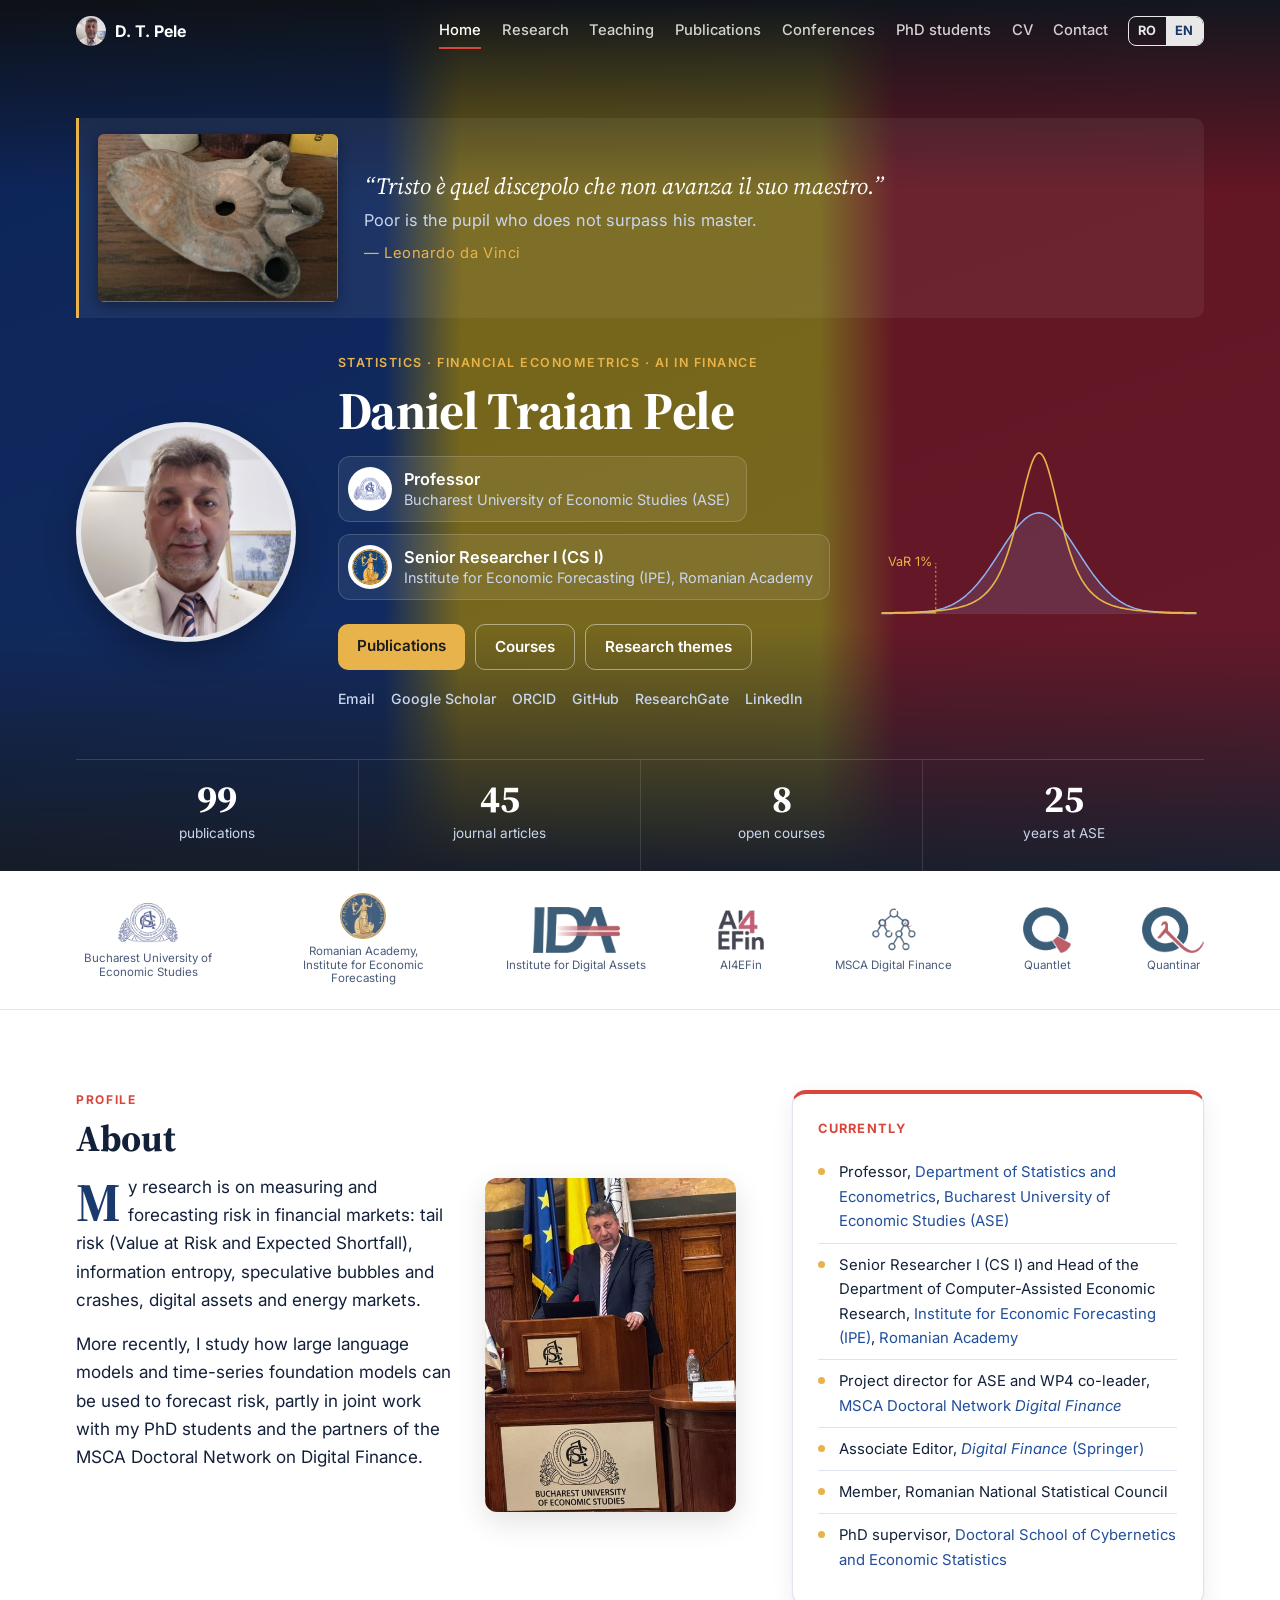
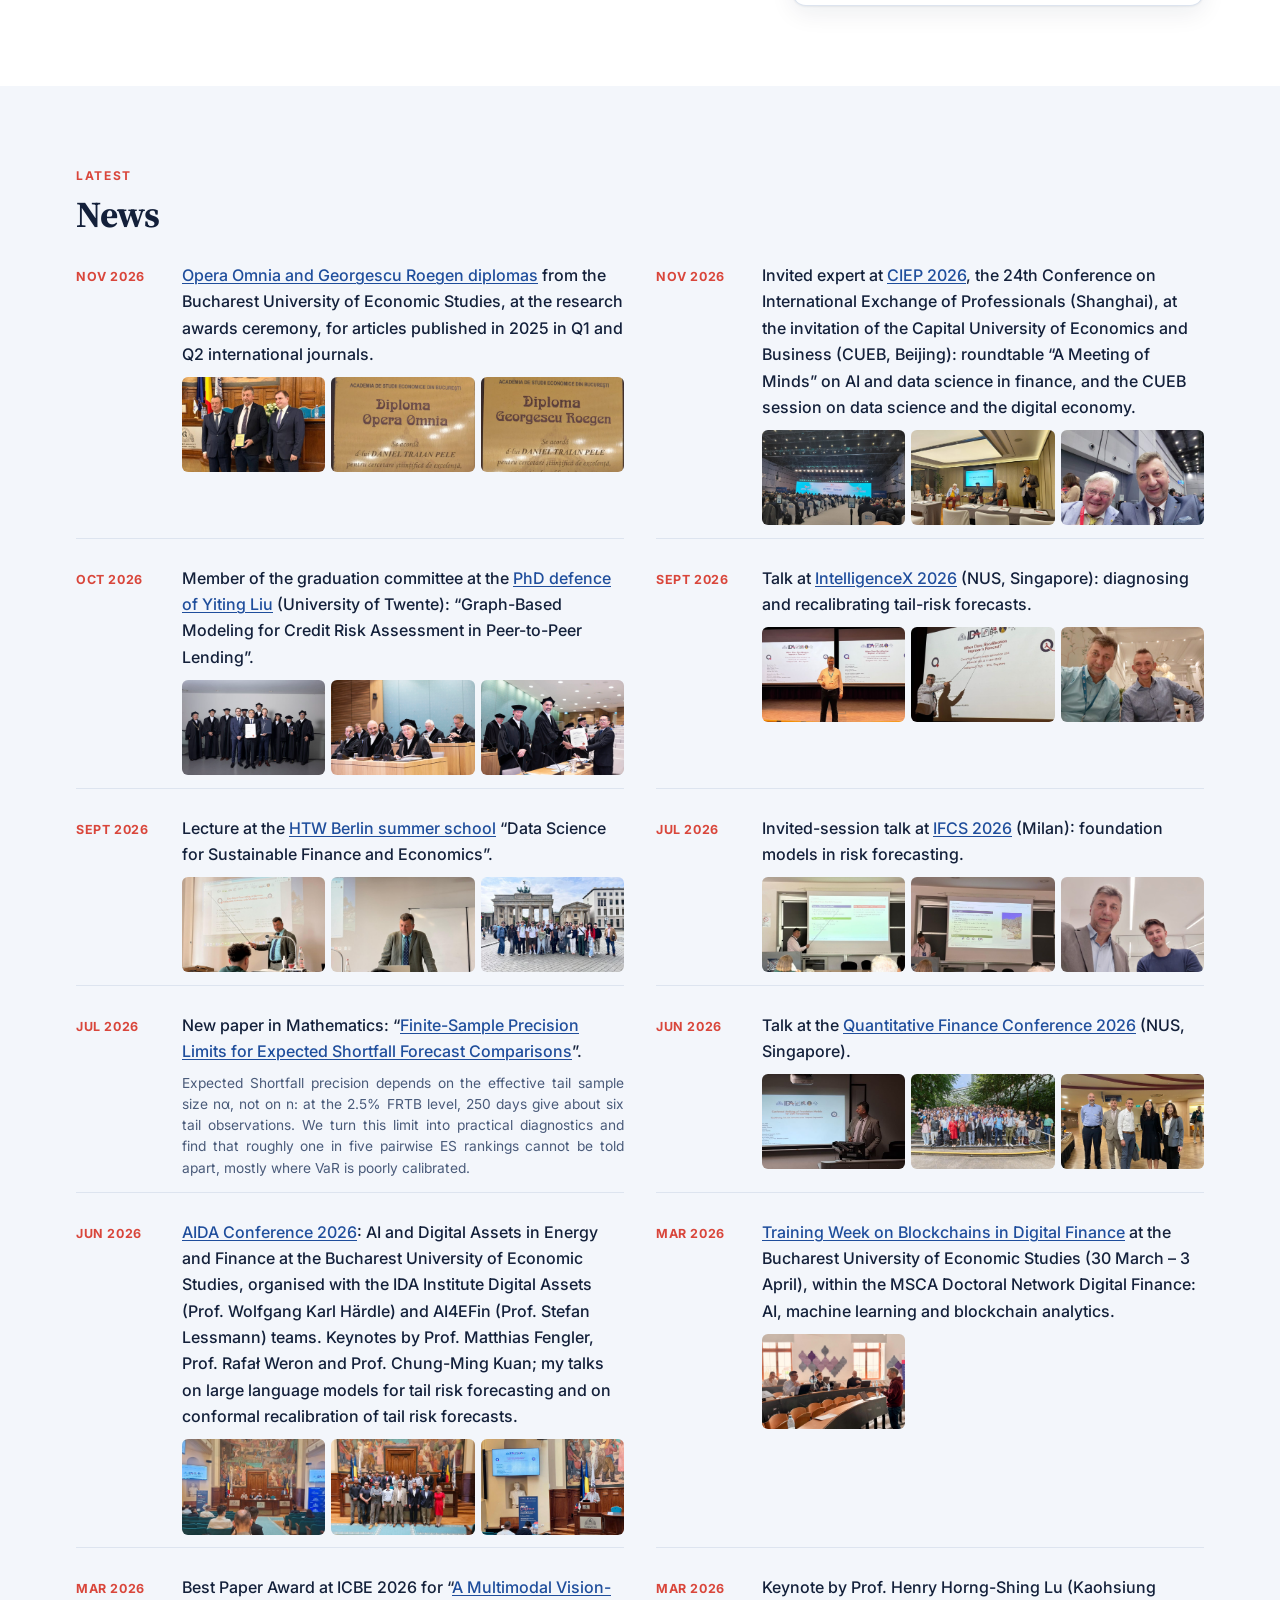
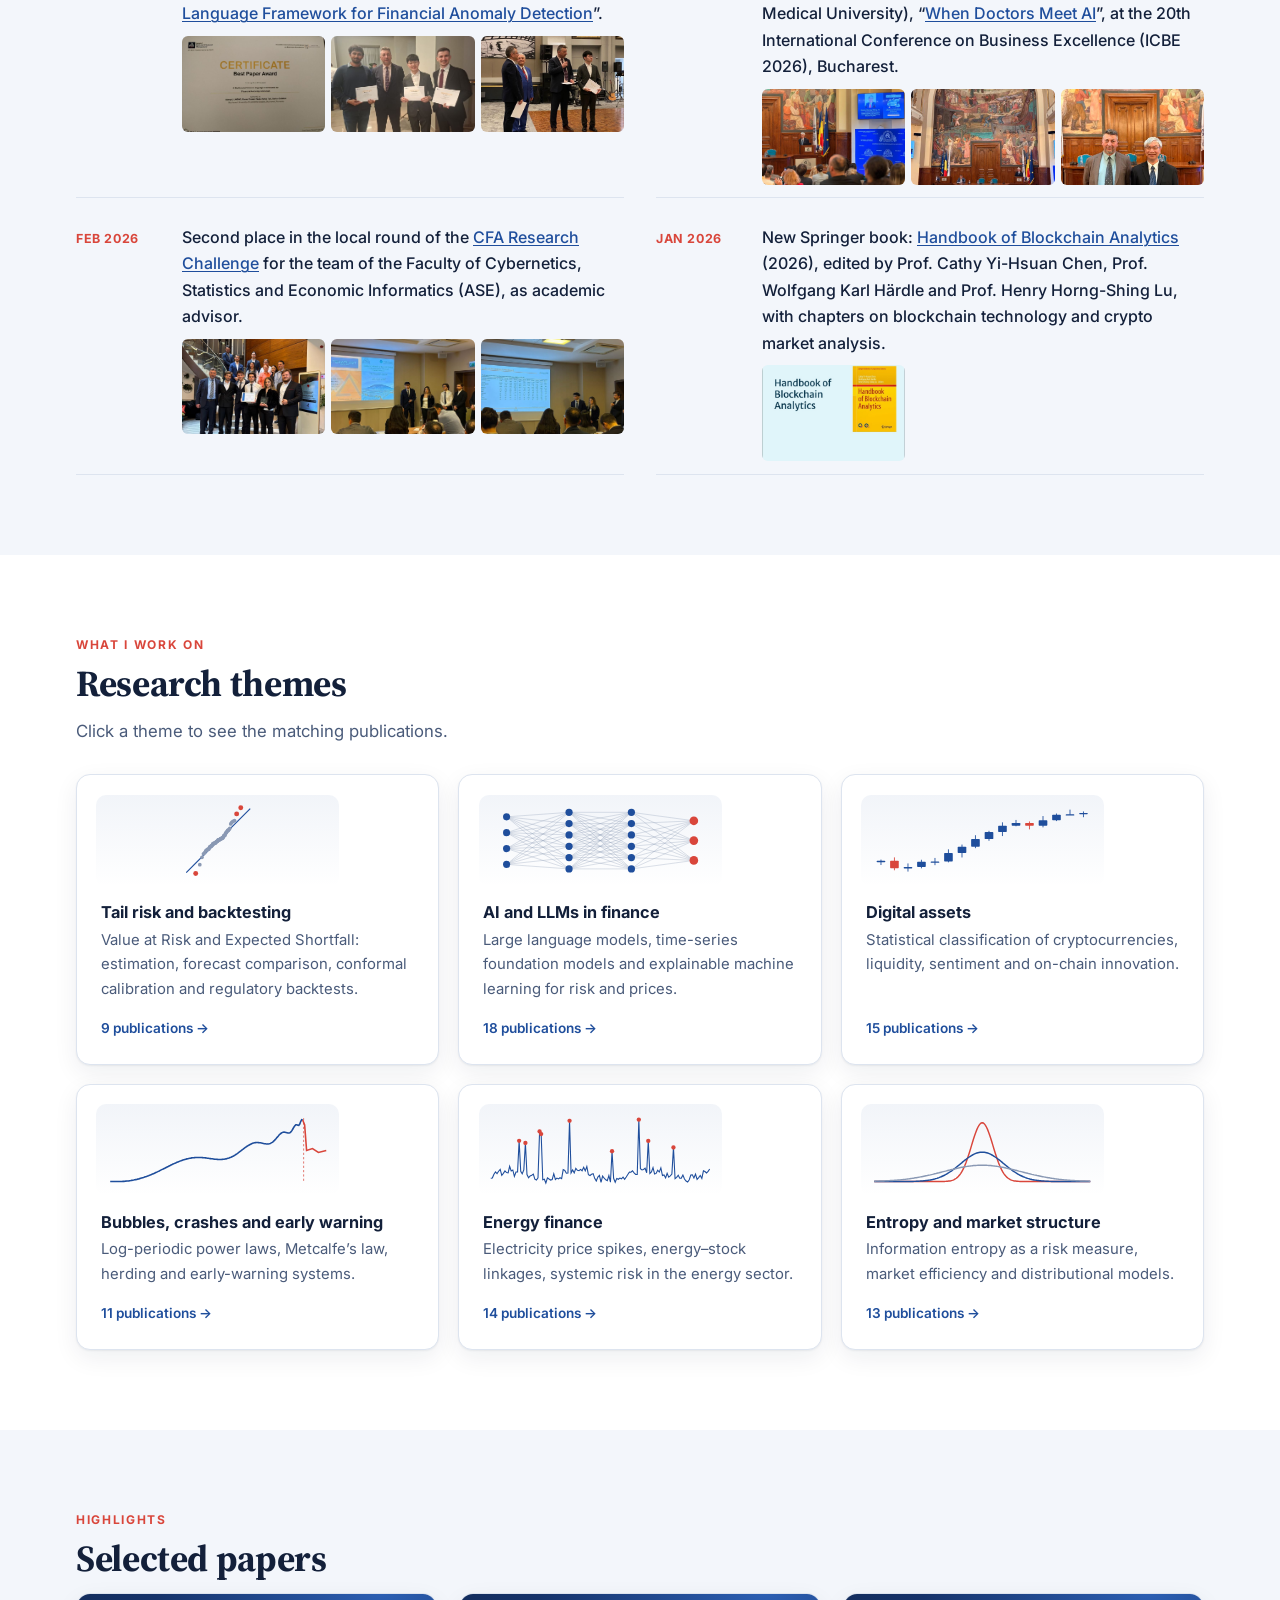
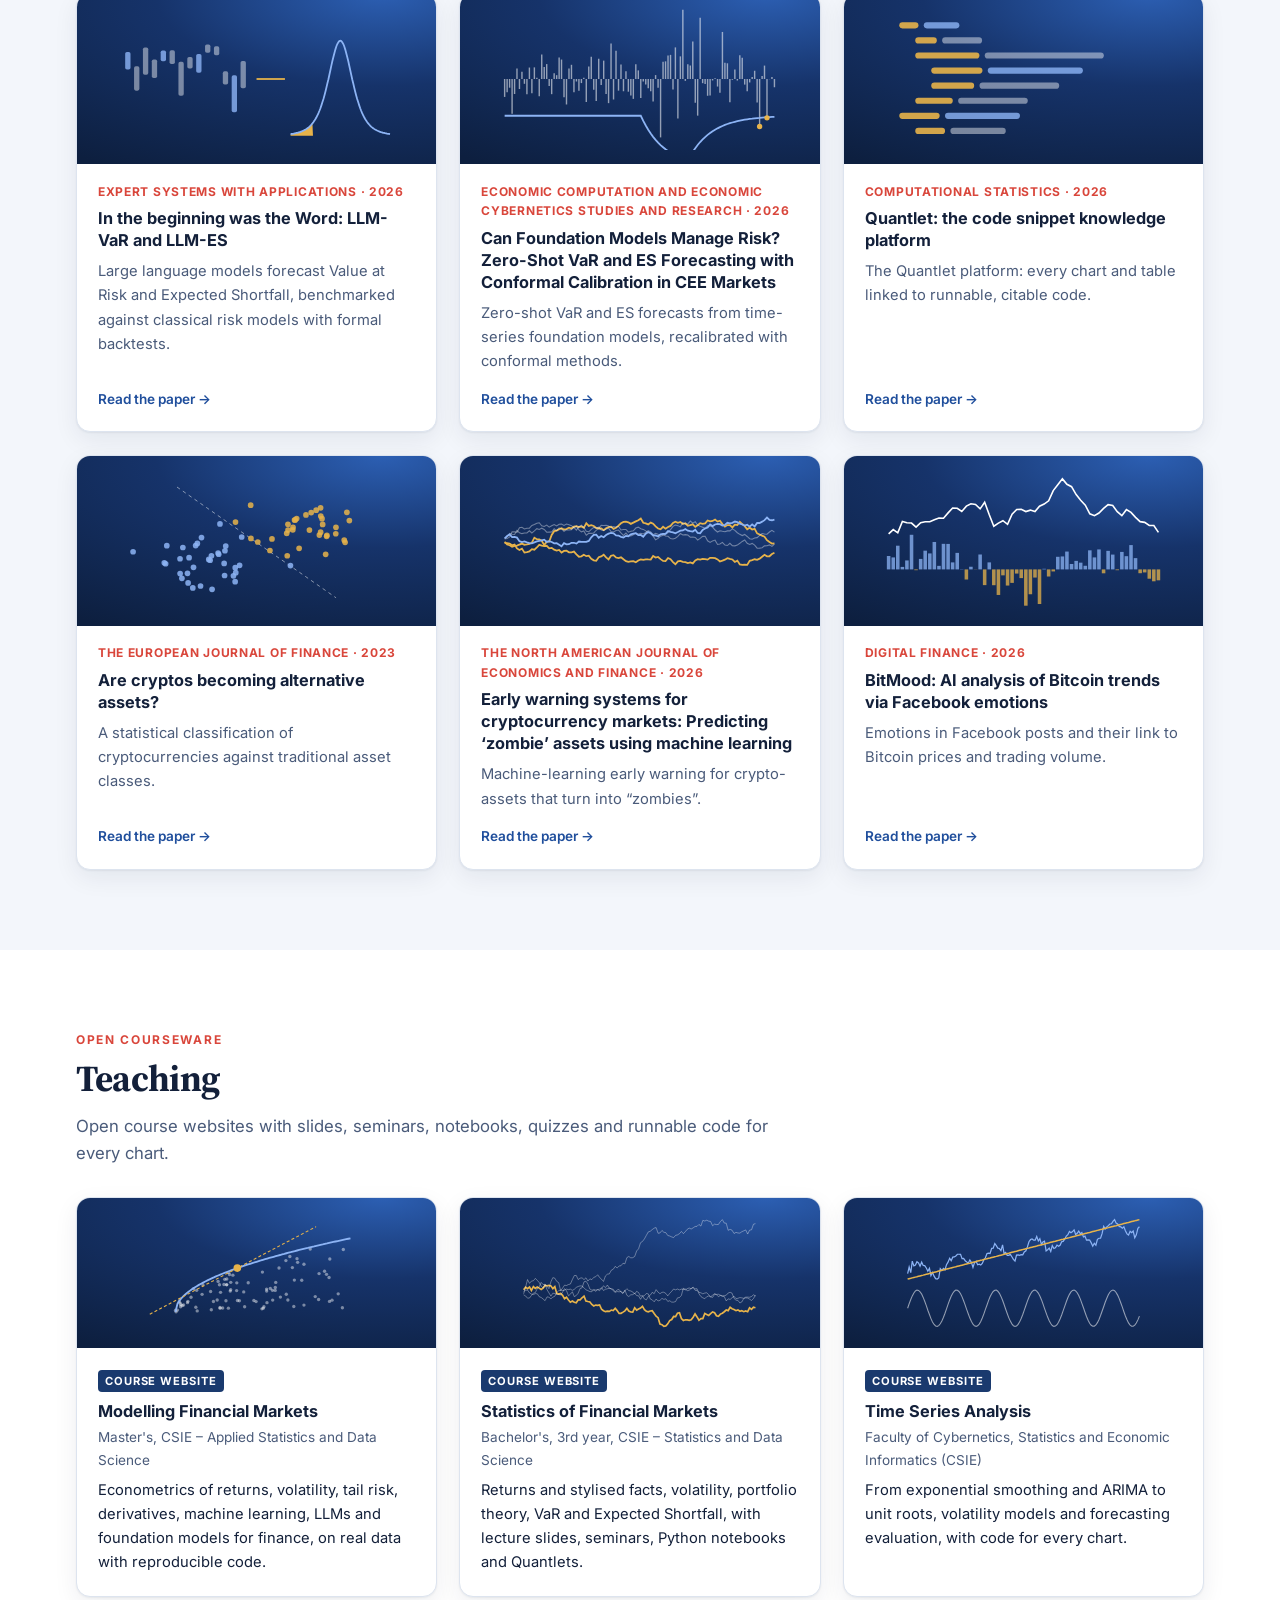
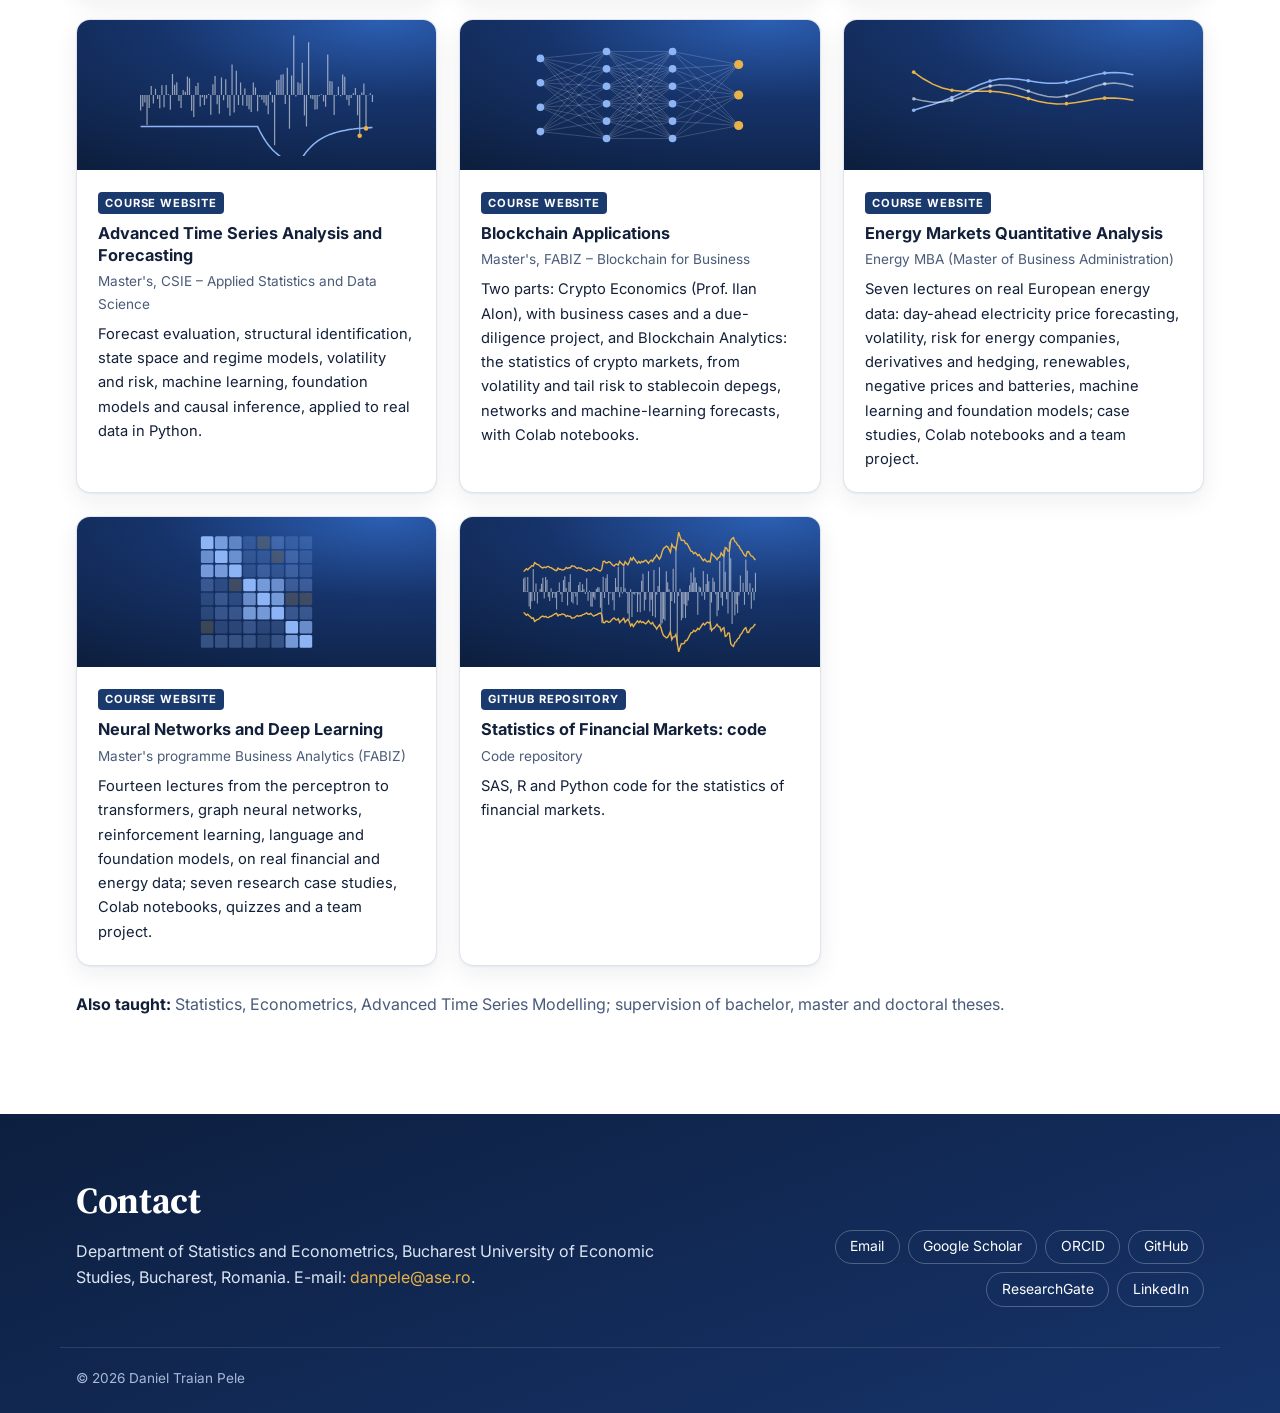
==== commit 277ae1e0: "News and awards: Opera Omnia and Georgescu Roegen diplomas (ASE research awards, 17 Nov 2026) Co-Aut" ====
--- a/index.html
+++ b/index.html
@@ -73,7 +73,7 @@
             <div class="wrap">
                 <p class="kicker" data-t="newsKicker">Latest</p>
                 <h2 data-t="newsTitle">News</h2>
-                <ol class="news" id="news-list"><li><time datetime="2026-11-12">Nov 2026</time><div><span class="news-text">Invited expert at <a href="https://www.linkedin.com/feed/update/urn:li:activity:7526949182591561728/" target="_blank" rel="noopener">CIEP 2026</a>, the 24th Conference on International Exchange of Professionals (Shanghai), at the invitation of the Capital University of Economics and Business (CUEB, Beijing): roundtable “A Meeting of Minds” on AI and data science in finance, and the CUEB session on data science and the digital economy.</span><span class="news-pics"><a href="assets/n_ciep_1.jpg" target="_blank" rel="noopener"><img src="assets/n_ciep_1.jpg" alt="" width="800" height="534" loading="lazy"></a><a href="assets/n_ciep_2.jpg" target="_blank" rel="noopener"><img src="assets/n_ciep_2.jpg" alt="" width="800" height="534" loading="lazy"></a><a href="assets/n_ciep_3.jpg" target="_blank" rel="noopener"><img src="assets/n_ciep_3.jpg" alt="" width="800" height="534" loading="lazy"></a></span></div></li><li><time datetime="2026-10-13">Oct 2026</time><div><span class="news-text">Member of the graduation committee at the <a href="https://www.linkedin.com/feed/update/urn:li:activity:7516243536707575809/" target="_blank" rel="noopener">PhD defence of Yiting Liu</a> (University of Twente): “Graph-Based Modeling for Credit Risk Assessment in Peer-to-Peer Lending”.</span><span class="news-pics"><a href="assets/n_twente_group.jpg" target="_blank" rel="noopener"><img src="assets/n_twente_group.jpg" alt="" width="800" height="534" loading="lazy"></a><a href="assets/n_twente_committee.jpg" target="_blank" rel="noopener"><img src="assets/n_twente_committee.jpg" alt="" width="800" height="534" loading="lazy"></a><a href="assets/n_twente_diploma.jpg" target="_blank" rel="noopener"><img src="assets/n_twente_diploma.jpg" alt="" width="800" height="534" loading="lazy"></a></span></div></li><li><time datetime="2026-09-26">Sept 2026</time><div><span class="news-text">Talk at <a href="talks.html">IntelligenceX 2026</a> (NUS, Singapore): diagnosing and recalibrating tail-risk forecasts.</span><span class="news-pics"><a href="assets/n_nusx_1.jpg" target="_blank" rel="noopener"><img src="assets/n_nusx_1.jpg" alt="" width="800" height="534" loading="lazy"></a><a href="assets/n_nusx_2.jpg" target="_blank" rel="noopener"><img src="assets/n_nusx_2.jpg" alt="" width="800" height="534" loading="lazy"></a><a href="assets/n_nusx_3.jpg" target="_blank" rel="noopener"><img src="assets/n_nusx_3.jpg" alt="" width="800" height="534" loading="lazy"></a></span></div></li><li><time datetime="2026-09-01">Sept 2026</time><div><span class="news-text">Lecture at the <a href="talks.html">HTW Berlin summer school</a> “Data Science for Sustainable Finance and Economics”.</span><span class="news-pics"><a href="assets/n_htw_1.jpg" target="_blank" rel="noopener"><img src="assets/n_htw_1.jpg" alt="" width="800" height="534" loading="lazy"></a><a href="assets/n_htw_2.jpg" target="_blank" rel="noopener"><img src="assets/n_htw_2.jpg" alt="" width="800" height="534" loading="lazy"></a><a href="assets/n_htw_3.jpg" target="_blank" rel="noopener"><img src="assets/n_htw_3.jpg" alt="" width="800" height="534" loading="lazy"></a></span></div></li><li><time datetime="2026-07-15">Jul 2026</time><div><span class="news-text">Invited-session talk at <a href="talks.html">IFCS 2026</a> (Milan): foundation models in risk forecasting.</span><span class="news-pics"><a href="assets/n_ifcs_1.jpg" target="_blank" rel="noopener"><img src="assets/n_ifcs_1.jpg" alt="" width="800" height="534" loading="lazy"></a><a href="assets/n_ifcs_2.jpg" target="_blank" rel="noopener"><img src="assets/n_ifcs_2.jpg" alt="" width="800" height="534" loading="lazy"></a><a href="assets/n_ifcs_3.jpg" target="_blank" rel="noopener"><img src="assets/n_ifcs_3.jpg" alt="" width="800" height="534" loading="lazy"></a></span></div></li><li><time datetime="2026-07-01">Jul 2026</time><div><span class="news-text">New paper in Mathematics: “<a href="https://doi.org/10.3390/math14132316" target="_blank" rel="noopener">Finite-Sample Precision Limits for Expected Shortfall Forecast Comparisons</a>”.</span><span class="news-abs">Expected Shortfall precision depends on the effective tail sample size nα, not on n: at the 2.5% FRTB level, 250 days give about six tail observations. We turn this limit into practical diagnostics and find that roughly one in five pairwise ES rankings cannot be told apart, mostly where VaR is poorly calibrated.</span></div></li><li><time datetime="2026-06-12">Jun 2026</time><div><span class="news-text">Talk at the <a href="talks.html">Quantitative Finance Conference 2026</a> (NUS, Singapore).</span><span class="news-pics"><a href="assets/n_qfc_1.jpg" target="_blank" rel="noopener"><img src="assets/n_qfc_1.jpg" alt="" width="800" height="534" loading="lazy"></a><a href="assets/n_qfc_2.jpg" target="_blank" rel="noopener"><img src="assets/n_qfc_2.jpg" alt="" width="800" height="534" loading="lazy"></a><a href="assets/n_qfc_3.jpg" target="_blank" rel="noopener"><img src="assets/n_qfc_3.jpg" alt="" width="800" height="534" loading="lazy"></a></span></div></li><li><time datetime="2026-06-03">Jun 2026</time><div><span class="news-text"><a href="talks.html">AIDA Conference 2026</a>: AI and Digital Assets in Energy and Finance at the Bucharest University of Economic Studies, organised with the IDA Institute Digital Assets (Prof. Wolfgang Karl Härdle) and AI4EFin (Prof. Stefan Lessmann) teams. Keynotes by Prof. Matthias Fengler, Prof. Rafał Weron and Prof. Chung-Ming Kuan; my talks on large language models for tail risk forecasting and on conformal recalibration of tail risk forecasts.</span><span class="news-pics"><a href="assets/n_aida_1.jpg" target="_blank" rel="noopener"><img src="assets/n_aida_1.jpg" alt="" width="800" height="534" loading="lazy"></a><a href="assets/n_aida_2.jpg" target="_blank" rel="noopener"><img src="assets/n_aida_2.jpg" alt="" width="800" height="534" loading="lazy"></a><a href="assets/n_aida_3.jpg" target="_blank" rel="noopener"><img src="assets/n_aida_3.jpg" alt="" width="800" height="534" loading="lazy"></a></span></div></li><li><time datetime="2026-03-30">Mar 2026</time><div><span class="news-text"><a href="https://www.linkedin.com/feed/update/urn:li:activity:7444705239741546496/" target="_blank" rel="noopener">Training Week on Blockchains in Digital Finance</a> at the Bucharest University of Economic Studies (30 March – 3 April), within the MSCA Doctoral Network Digital Finance: AI, machine learning and blockchain analytics.</span><span class="news-pics"><a href="assets/n_trainweek_1.jpg" target="_blank" rel="noopener"><img src="assets/n_trainweek_1.jpg" alt="" width="800" height="534" loading="lazy"></a></span></div></li><li><time datetime="2026-03-28">Mar 2026</time><div><span class="news-text">Best Paper Award at ICBE 2026 for “<a href="https://doi.org/10.2478/picbe-2026-0020" target="_blank" rel="noopener">A Multimodal Vision-Language Framework for Financial Anomaly Detection</a>”.</span><span class="news-pics"><a href="assets/n_icbe_1.jpg" target="_blank" rel="noopener"><img src="assets/n_icbe_1.jpg" alt="" width="800" height="534" loading="lazy"></a><a href="assets/n_icbe_2.jpg" target="_blank" rel="noopener"><img src="assets/n_icbe_2.jpg" alt="" width="800" height="534" loading="lazy"></a><a href="assets/n_icbe_3.jpg" target="_blank" rel="noopener"><img src="assets/n_icbe_3.jpg" alt="" width="800" height="534" loading="lazy"></a></span></div></li><li><time datetime="2026-03-26">Mar 2026</time><div><span class="news-text">Keynote by Prof. Henry Horng-Shing Lu (Kaohsiung Medical University), “<a href="https://www.linkedin.com/feed/update/urn:li:activity:7443020077492367360/" target="_blank" rel="noopener">When Doctors Meet AI</a>”, at the 20th International Conference on Business Excellence (ICBE 2026), Bucharest.</span><span class="news-pics"><a href="assets/n_lu_1.jpg" target="_blank" rel="noopener"><img src="assets/n_lu_1.jpg" alt="" width="800" height="534" loading="lazy"></a><a href="assets/n_lu_2.jpg" target="_blank" rel="noopener"><img src="assets/n_lu_2.jpg" alt="" width="800" height="534" loading="lazy"></a><a href="assets/n_lu_3.jpg" target="_blank" rel="noopener"><img src="assets/n_lu_3.jpg" alt="" width="800" height="534" loading="lazy"></a></span></div></li><li><time datetime="2026-02-28">Feb 2026</time><div><span class="news-text">Second place in the local round of the <a href="https://www.linkedin.com/feed/update/urn:li:activity:7433547171095838720/" target="_blank" rel="noopener">CFA Research Challenge</a> for the team of the Faculty of Cybernetics, Statistics and Economic Informatics (ASE), as academic advisor.</span><span class="news-pics"><a href="assets/n_cfa_1.jpg" target="_blank" rel="noopener"><img src="assets/n_cfa_1.jpg" alt="" width="800" height="534" loading="lazy"></a><a href="assets/n_cfa_2.jpg" target="_blank" rel="noopener"><img src="assets/n_cfa_2.jpg" alt="" width="800" height="534" loading="lazy"></a><a href="assets/n_cfa_3.jpg" target="_blank" rel="noopener"><img src="assets/n_cfa_3.jpg" alt="" width="800" height="534" loading="lazy"></a></span></div></li><li><time datetime="2026-01-27">Jan 2026</time><div><span class="news-text">New Springer book: <a href="https://www.linkedin.com/feed/update/urn:li:activity:7421880997085896705/" target="_blank" rel="noopener">Handbook of Blockchain Analytics</a> (2026), edited by Prof. Cathy Yi-Hsuan Chen, Prof. Wolfgang Karl Härdle and Prof. Henry Horng-Shing Lu, with chapters on blockchain technology and crypto market analysis.</span><span class="news-pics"><a href="assets/n_handbook_1.jpg" target="_blank" rel="noopener"><img src="assets/n_handbook_1.jpg" alt="" width="800" height="534" loading="lazy"></a></span></div></li></ol>
+                <ol class="news" id="news-list"><li><time datetime="2026-11-17">Nov 2026</time><div><span class="news-text"><a href="https://lnkd.in/p/gnq44Gfv" target="_blank" rel="noopener">Opera Omnia and Georgescu Roegen diplomas</a> from the Bucharest University of Economic Studies, at the research awards ceremony, for articles published in 2025 in Q1 and Q2 international journals.</span><span class="news-pics"><a href="assets/n_premiere_1.jpg" target="_blank" rel="noopener"><img src="assets/n_premiere_1.jpg" alt="" width="800" height="534" loading="lazy"></a><a href="assets/n_premiere_2.jpg" target="_blank" rel="noopener"><img src="assets/n_premiere_2.jpg" alt="" width="800" height="534" loading="lazy"></a><a href="assets/n_premiere_3.jpg" target="_blank" rel="noopener"><img src="assets/n_premiere_3.jpg" alt="" width="800" height="534" loading="lazy"></a></span></div></li><li><time datetime="2026-11-12">Nov 2026</time><div><span class="news-text">Invited expert at <a href="https://www.linkedin.com/feed/update/urn:li:activity:7526949182591561728/" target="_blank" rel="noopener">CIEP 2026</a>, the 24th Conference on International Exchange of Professionals (Shanghai), at the invitation of the Capital University of Economics and Business (CUEB, Beijing): roundtable “A Meeting of Minds” on AI and data science in finance, and the CUEB session on data science and the digital economy.</span><span class="news-pics"><a href="assets/n_ciep_1.jpg" target="_blank" rel="noopener"><img src="assets/n_ciep_1.jpg" alt="" width="800" height="534" loading="lazy"></a><a href="assets/n_ciep_2.jpg" target="_blank" rel="noopener"><img src="assets/n_ciep_2.jpg" alt="" width="800" height="534" loading="lazy"></a><a href="assets/n_ciep_3.jpg" target="_blank" rel="noopener"><img src="assets/n_ciep_3.jpg" alt="" width="800" height="534" loading="lazy"></a></span></div></li><li><time datetime="2026-10-13">Oct 2026</time><div><span class="news-text">Member of the graduation committee at the <a href="https://www.linkedin.com/feed/update/urn:li:activity:7516243536707575809/" target="_blank" rel="noopener">PhD defence of Yiting Liu</a> (University of Twente): “Graph-Based Modeling for Credit Risk Assessment in Peer-to-Peer Lending”.</span><span class="news-pics"><a href="assets/n_twente_group.jpg" target="_blank" rel="noopener"><img src="assets/n_twente_group.jpg" alt="" width="800" height="534" loading="lazy"></a><a href="assets/n_twente_committee.jpg" target="_blank" rel="noopener"><img src="assets/n_twente_committee.jpg" alt="" width="800" height="534" loading="lazy"></a><a href="assets/n_twente_diploma.jpg" target="_blank" rel="noopener"><img src="assets/n_twente_diploma.jpg" alt="" width="800" height="534" loading="lazy"></a></span></div></li><li><time datetime="2026-09-26">Sept 2026</time><div><span class="news-text">Talk at <a href="talks.html">IntelligenceX 2026</a> (NUS, Singapore): diagnosing and recalibrating tail-risk forecasts.</span><span class="news-pics"><a href="assets/n_nusx_1.jpg" target="_blank" rel="noopener"><img src="assets/n_nusx_1.jpg" alt="" width="800" height="534" loading="lazy"></a><a href="assets/n_nusx_2.jpg" target="_blank" rel="noopener"><img src="assets/n_nusx_2.jpg" alt="" width="800" height="534" loading="lazy"></a><a href="assets/n_nusx_3.jpg" target="_blank" rel="noopener"><img src="assets/n_nusx_3.jpg" alt="" width="800" height="534" loading="lazy"></a></span></div></li><li><time datetime="2026-09-01">Sept 2026</time><div><span class="news-text">Lecture at the <a href="talks.html">HTW Berlin summer school</a> “Data Science for Sustainable Finance and Economics”.</span><span class="news-pics"><a href="assets/n_htw_1.jpg" target="_blank" rel="noopener"><img src="assets/n_htw_1.jpg" alt="" width="800" height="534" loading="lazy"></a><a href="assets/n_htw_2.jpg" target="_blank" rel="noopener"><img src="assets/n_htw_2.jpg" alt="" width="800" height="534" loading="lazy"></a><a href="assets/n_htw_3.jpg" target="_blank" rel="noopener"><img src="assets/n_htw_3.jpg" alt="" width="800" height="534" loading="lazy"></a></span></div></li><li><time datetime="2026-07-15">Jul 2026</time><div><span class="news-text">Invited-session talk at <a href="talks.html">IFCS 2026</a> (Milan): foundation models in risk forecasting.</span><span class="news-pics"><a href="assets/n_ifcs_1.jpg" target="_blank" rel="noopener"><img src="assets/n_ifcs_1.jpg" alt="" width="800" height="534" loading="lazy"></a><a href="assets/n_ifcs_2.jpg" target="_blank" rel="noopener"><img src="assets/n_ifcs_2.jpg" alt="" width="800" height="534" loading="lazy"></a><a href="assets/n_ifcs_3.jpg" target="_blank" rel="noopener"><img src="assets/n_ifcs_3.jpg" alt="" width="800" height="534" loading="lazy"></a></span></div></li><li><time datetime="2026-07-01">Jul 2026</time><div><span class="news-text">New paper in Mathematics: “<a href="https://doi.org/10.3390/math14132316" target="_blank" rel="noopener">Finite-Sample Precision Limits for Expected Shortfall Forecast Comparisons</a>”.</span><span class="news-abs">Expected Shortfall precision depends on the effective tail sample size nα, not on n: at the 2.5% FRTB level, 250 days give about six tail observations. We turn this limit into practical diagnostics and find that roughly one in five pairwise ES rankings cannot be told apart, mostly where VaR is poorly calibrated.</span></div></li><li><time datetime="2026-06-12">Jun 2026</time><div><span class="news-text">Talk at the <a href="talks.html">Quantitative Finance Conference 2026</a> (NUS, Singapore).</span><span class="news-pics"><a href="assets/n_qfc_1.jpg" target="_blank" rel="noopener"><img src="assets/n_qfc_1.jpg" alt="" width="800" height="534" loading="lazy"></a><a href="assets/n_qfc_2.jpg" target="_blank" rel="noopener"><img src="assets/n_qfc_2.jpg" alt="" width="800" height="534" loading="lazy"></a><a href="assets/n_qfc_3.jpg" target="_blank" rel="noopener"><img src="assets/n_qfc_3.jpg" alt="" width="800" height="534" loading="lazy"></a></span></div></li><li><time datetime="2026-06-03">Jun 2026</time><div><span class="news-text"><a href="talks.html">AIDA Conference 2026</a>: AI and Digital Assets in Energy and Finance at the Bucharest University of Economic Studies, organised with the IDA Institute Digital Assets (Prof. Wolfgang Karl Härdle) and AI4EFin (Prof. Stefan Lessmann) teams. Keynotes by Prof. Matthias Fengler, Prof. Rafał Weron and Prof. Chung-Ming Kuan; my talks on large language models for tail risk forecasting and on conformal recalibration of tail risk forecasts.</span><span class="news-pics"><a href="assets/n_aida_1.jpg" target="_blank" rel="noopener"><img src="assets/n_aida_1.jpg" alt="" width="800" height="534" loading="lazy"></a><a href="assets/n_aida_2.jpg" target="_blank" rel="noopener"><img src="assets/n_aida_2.jpg" alt="" width="800" height="534" loading="lazy"></a><a href="assets/n_aida_3.jpg" target="_blank" rel="noopener"><img src="assets/n_aida_3.jpg" alt="" width="800" height="534" loading="lazy"></a></span></div></li><li><time datetime="2026-03-30">Mar 2026</time><div><span class="news-text"><a href="https://www.linkedin.com/feed/update/urn:li:activity:7444705239741546496/" target="_blank" rel="noopener">Training Week on Blockchains in Digital Finance</a> at the Bucharest University of Economic Studies (30 March – 3 April), within the MSCA Doctoral Network Digital Finance: AI, machine learning and blockchain analytics.</span><span class="news-pics"><a href="assets/n_trainweek_1.jpg" target="_blank" rel="noopener"><img src="assets/n_trainweek_1.jpg" alt="" width="800" height="534" loading="lazy"></a></span></div></li><li><time datetime="2026-03-28">Mar 2026</time><div><span class="news-text">Best Paper Award at ICBE 2026 for “<a href="https://doi.org/10.2478/picbe-2026-0020" target="_blank" rel="noopener">A Multimodal Vision-Language Framework for Financial Anomaly Detection</a>”.</span><span class="news-pics"><a href="assets/n_icbe_1.jpg" target="_blank" rel="noopener"><img src="assets/n_icbe_1.jpg" alt="" width="800" height="534" loading="lazy"></a><a href="assets/n_icbe_2.jpg" target="_blank" rel="noopener"><img src="assets/n_icbe_2.jpg" alt="" width="800" height="534" loading="lazy"></a><a href="assets/n_icbe_3.jpg" target="_blank" rel="noopener"><img src="assets/n_icbe_3.jpg" alt="" width="800" height="534" loading="lazy"></a></span></div></li><li><time datetime="2026-03-26">Mar 2026</time><div><span class="news-text">Keynote by Prof. Henry Horng-Shing Lu (Kaohsiung Medical University), “<a href="https://www.linkedin.com/feed/update/urn:li:activity:7443020077492367360/" target="_blank" rel="noopener">When Doctors Meet AI</a>”, at the 20th International Conference on Business Excellence (ICBE 2026), Bucharest.</span><span class="news-pics"><a href="assets/n_lu_1.jpg" target="_blank" rel="noopener"><img src="assets/n_lu_1.jpg" alt="" width="800" height="534" loading="lazy"></a><a href="assets/n_lu_2.jpg" target="_blank" rel="noopener"><img src="assets/n_lu_2.jpg" alt="" width="800" height="534" loading="lazy"></a><a href="assets/n_lu_3.jpg" target="_blank" rel="noopener"><img src="assets/n_lu_3.jpg" alt="" width="800" height="534" loading="lazy"></a></span></div></li><li><time datetime="2026-02-28">Feb 2026</time><div><span class="news-text">Second place in the local round of the <a href="https://www.linkedin.com/feed/update/urn:li:activity:7433547171095838720/" target="_blank" rel="noopener">CFA Research Challenge</a> for the team of the Faculty of Cybernetics, Statistics and Economic Informatics (ASE), as academic advisor.</span><span class="news-pics"><a href="assets/n_cfa_1.jpg" target="_blank" rel="noopener"><img src="assets/n_cfa_1.jpg" alt="" width="800" height="534" loading="lazy"></a><a href="assets/n_cfa_2.jpg" target="_blank" rel="noopener"><img src="assets/n_cfa_2.jpg" alt="" width="800" height="534" loading="lazy"></a><a href="assets/n_cfa_3.jpg" target="_blank" rel="noopener"><img src="assets/n_cfa_3.jpg" alt="" width="800" height="534" loading="lazy"></a></span></div></li><li><time datetime="2026-01-27">Jan 2026</time><div><span class="news-text">New Springer book: <a href="https://www.linkedin.com/feed/update/urn:li:activity:7421880997085896705/" target="_blank" rel="noopener">Handbook of Blockchain Analytics</a> (2026), edited by Prof. Cathy Yi-Hsuan Chen, Prof. Wolfgang Karl Härdle and Prof. Henry Horng-Shing Lu, with chapters on blockchain technology and crypto market analysis.</span><span class="news-pics"><a href="assets/n_handbook_1.jpg" target="_blank" rel="noopener"><img src="assets/n_handbook_1.jpg" alt="" width="800" height="534" loading="lazy"></a></span></div></li></ol>
             </div>
         </section>
         <section id="themes" class="section">
@@ -148,7 +148,7 @@
     </footer>
 
     <script src="assets/pubs.js?v=2d4936ce"></script>
-    <script src="assets/content.js?v=acabbd2f"></script>
+    <script src="assets/content.js?v=676acd41"></script>
     <script src="assets/viz.js?v=cdb03537"></script>
     <script src="assets/app.js?v=12d5d4a4"></script>
 
